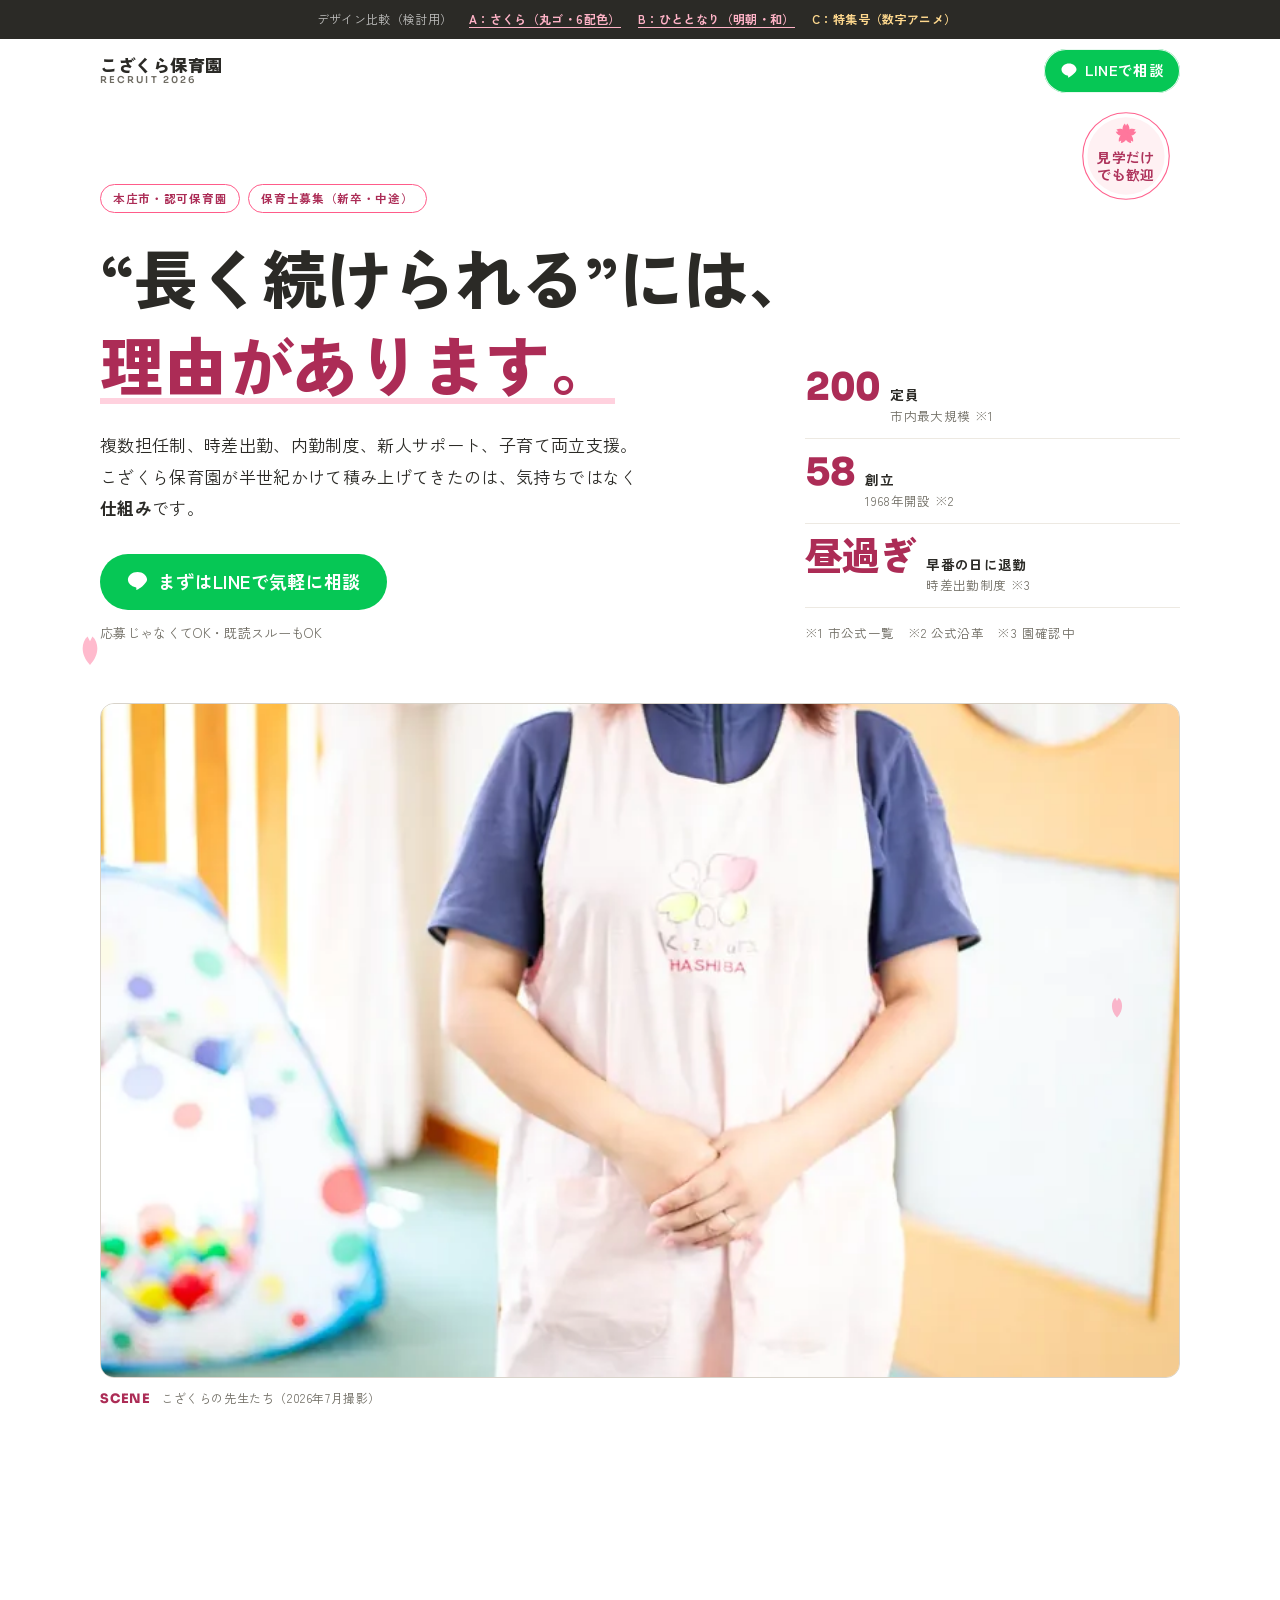
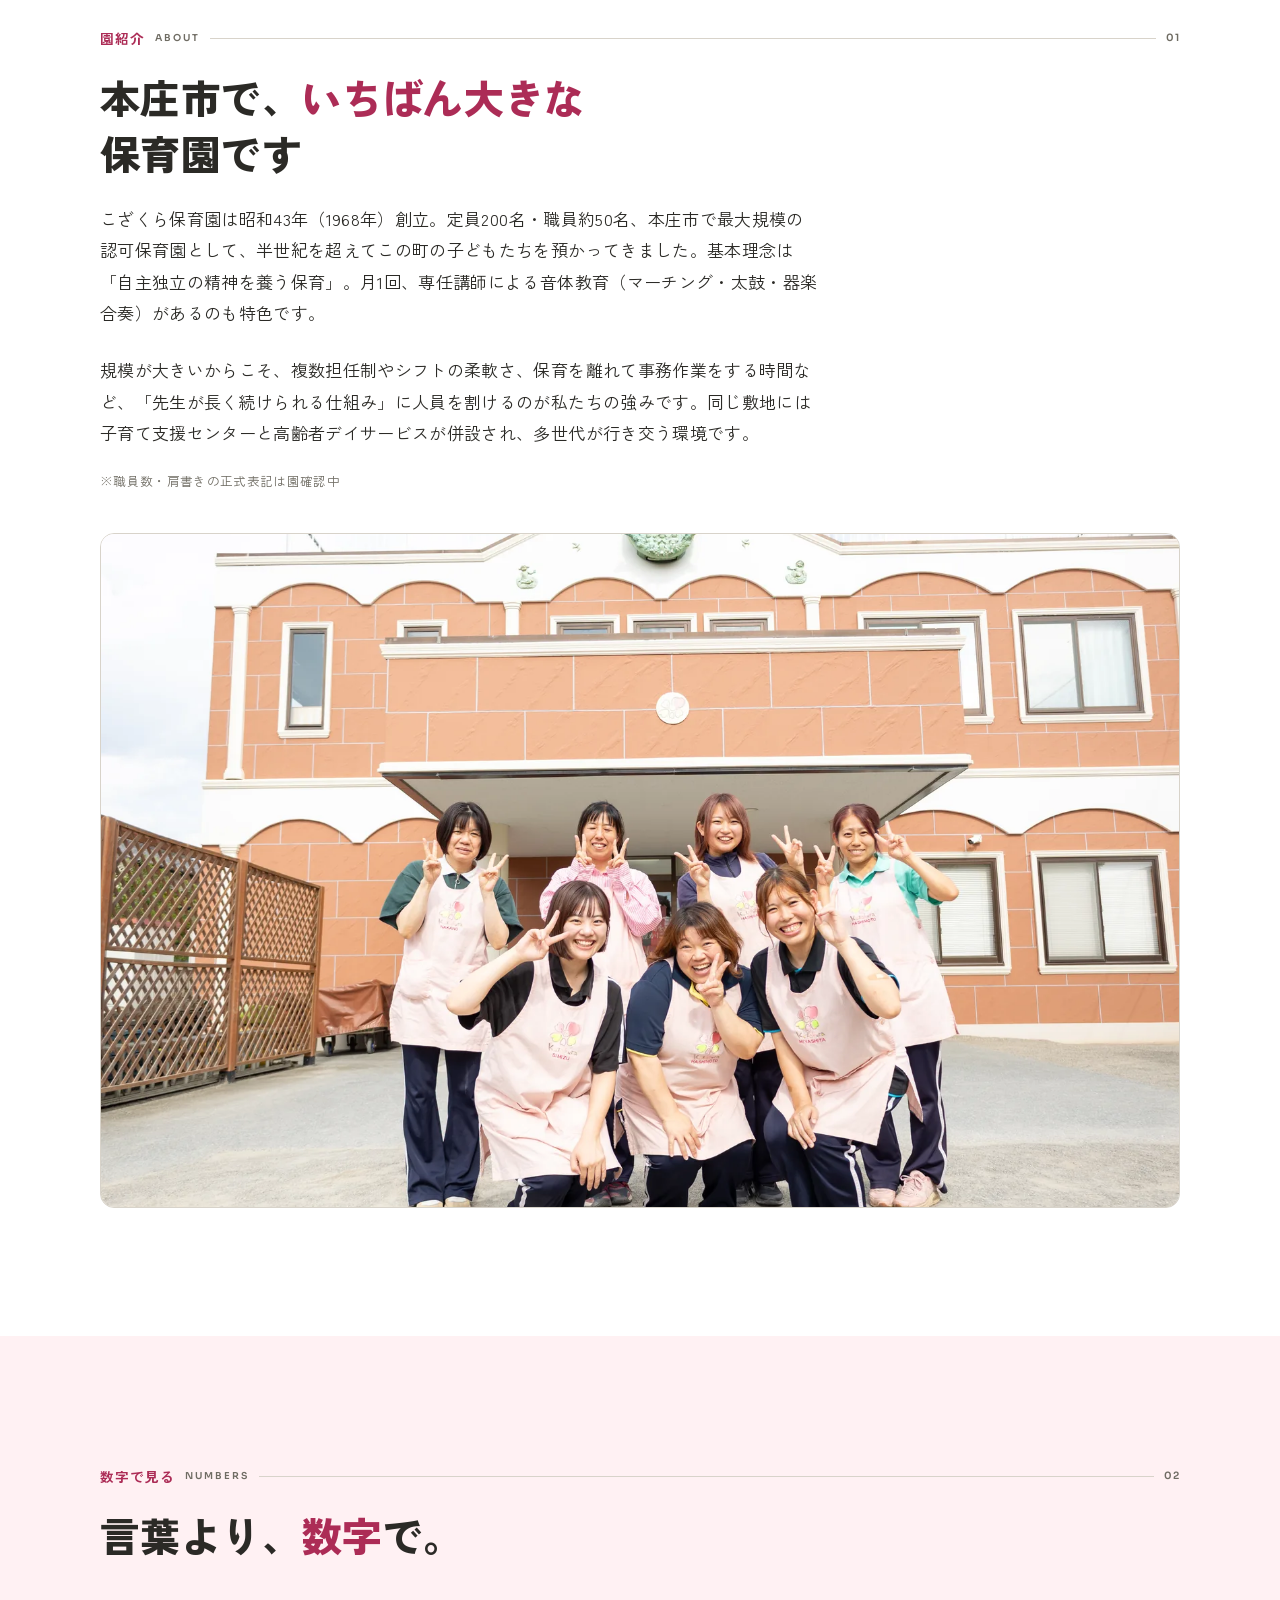
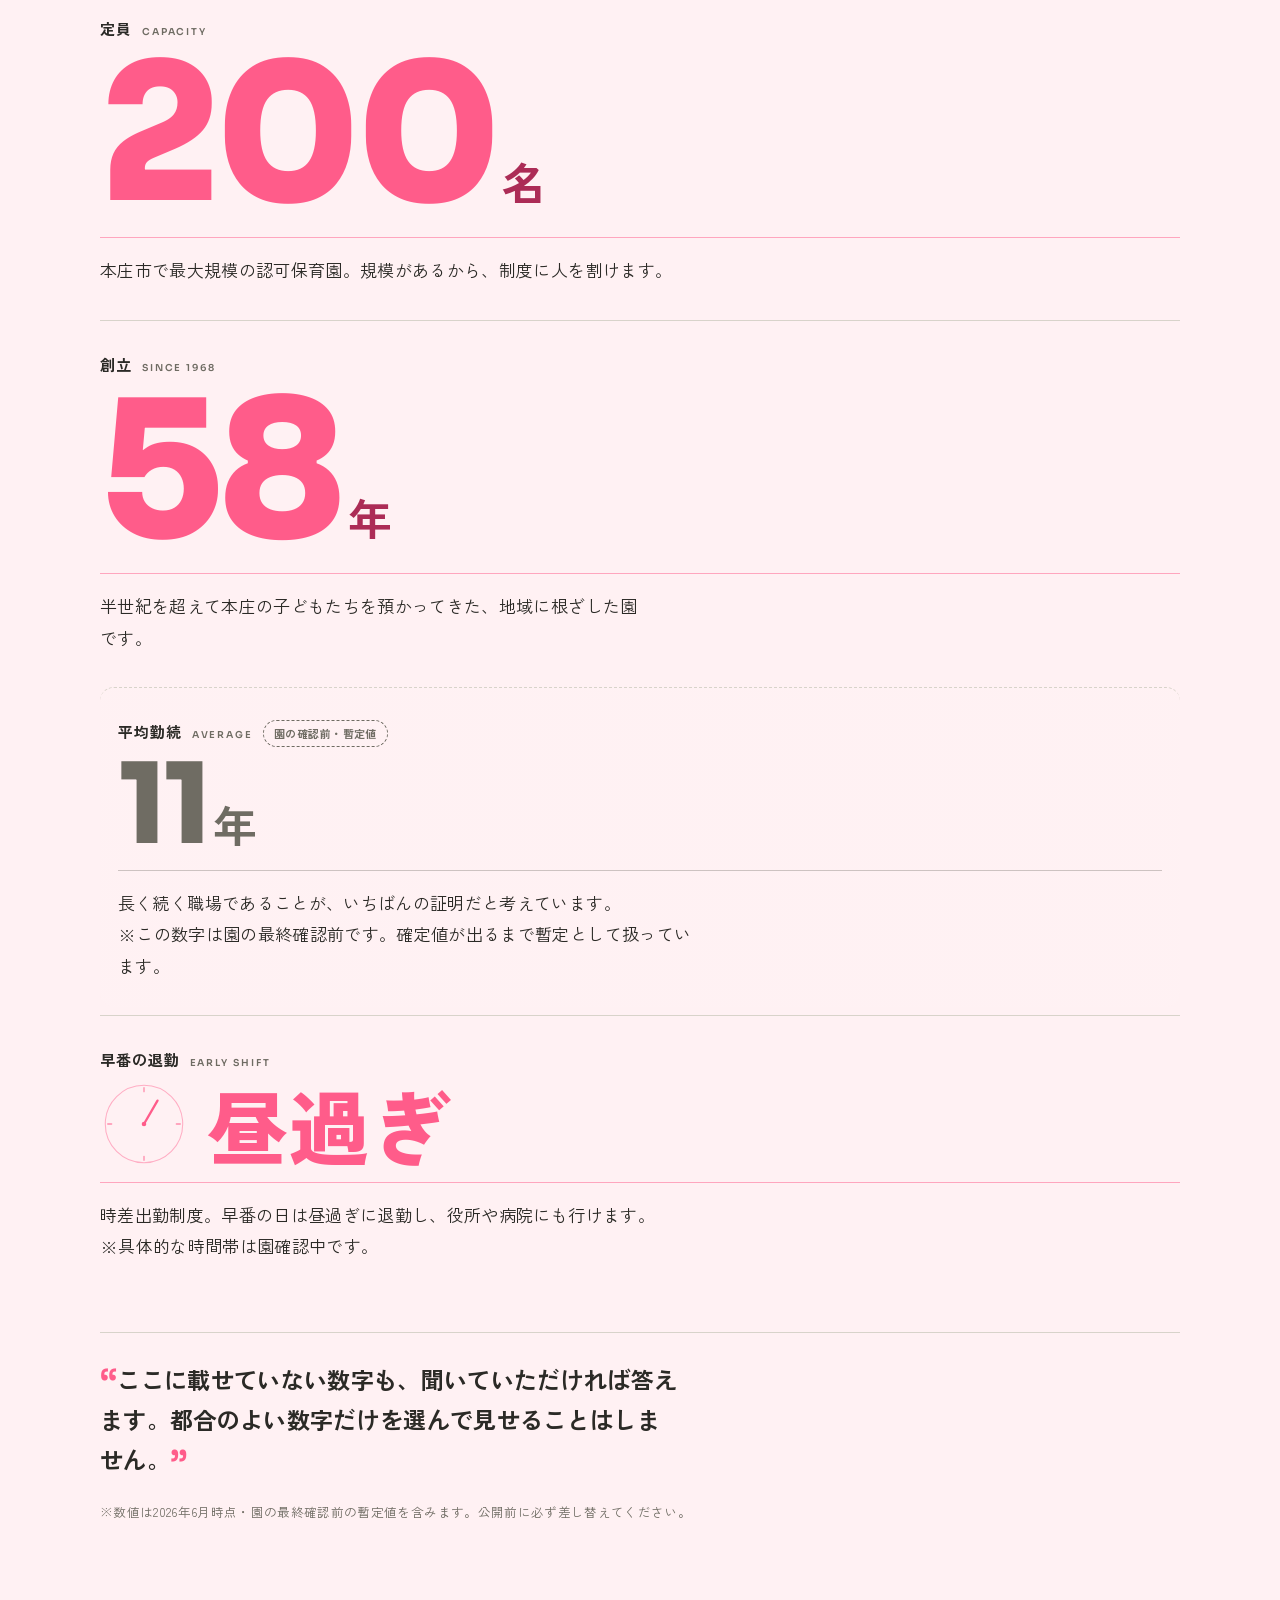
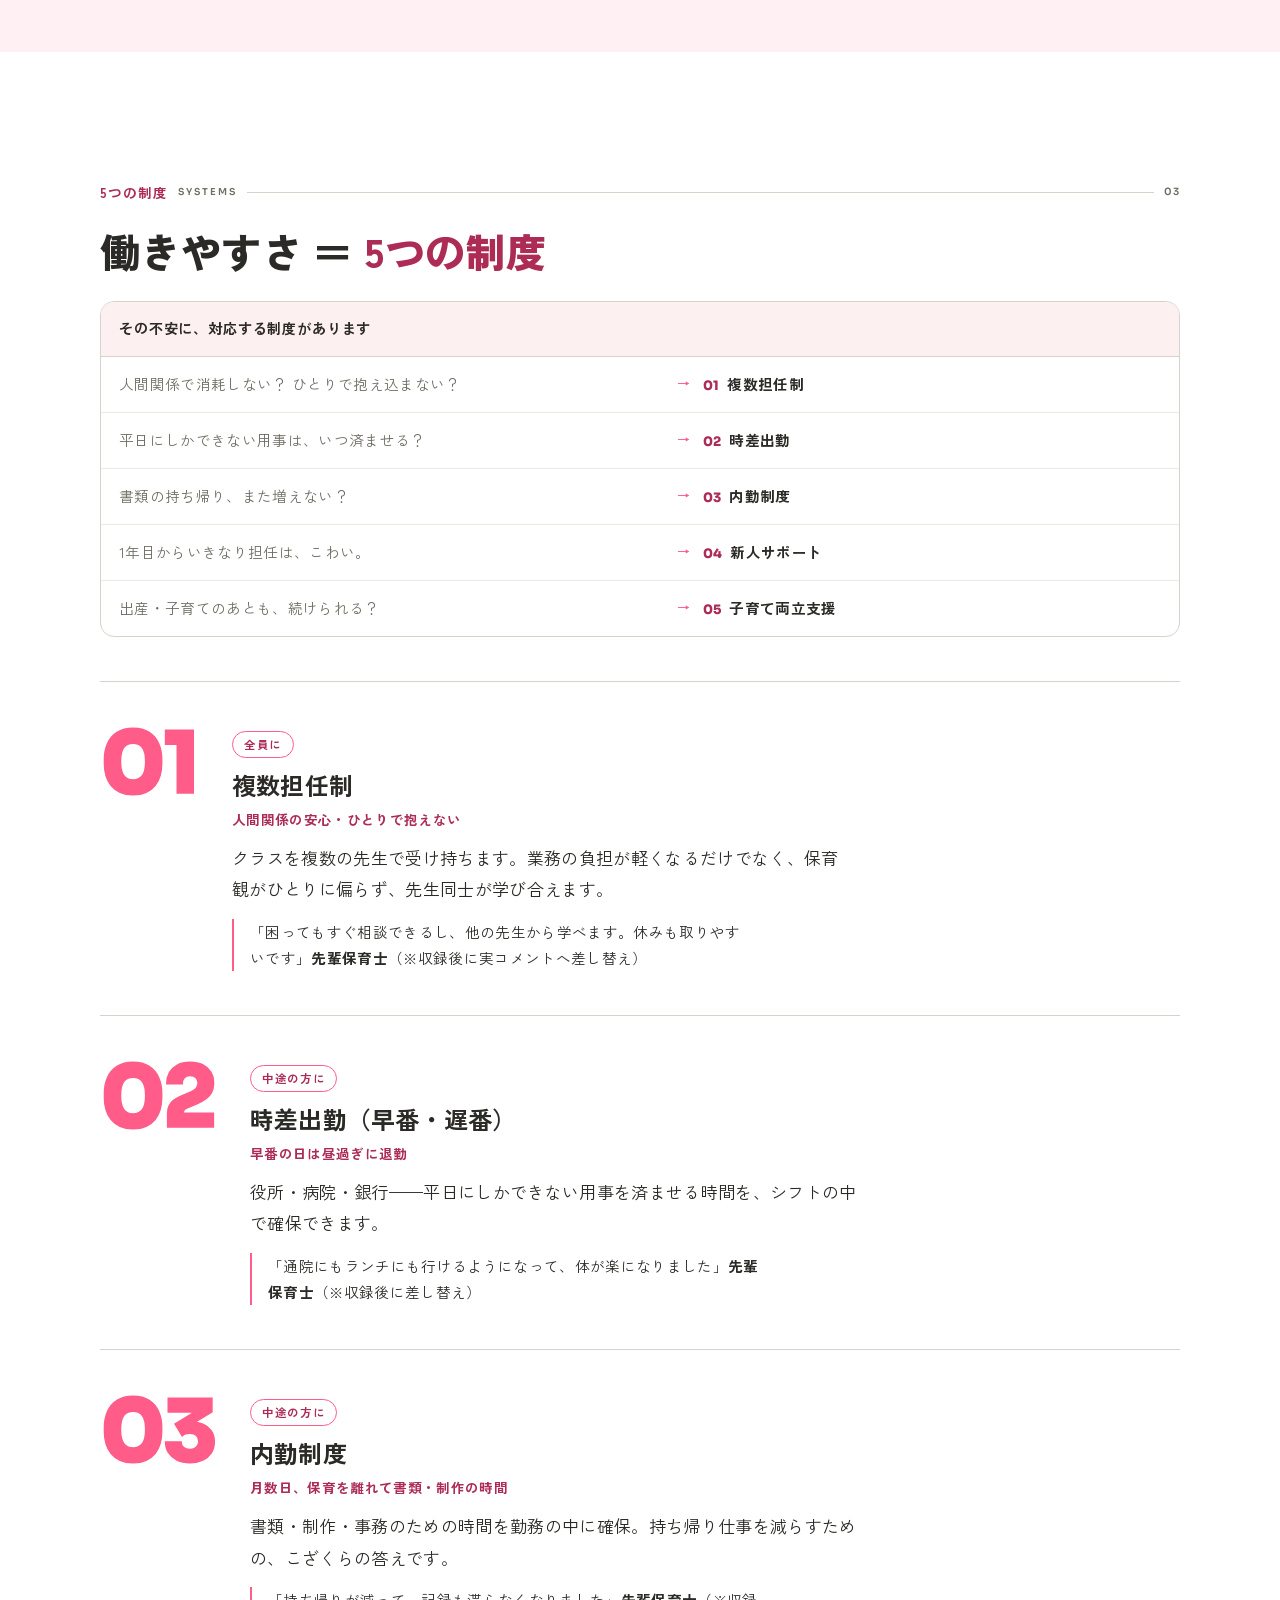
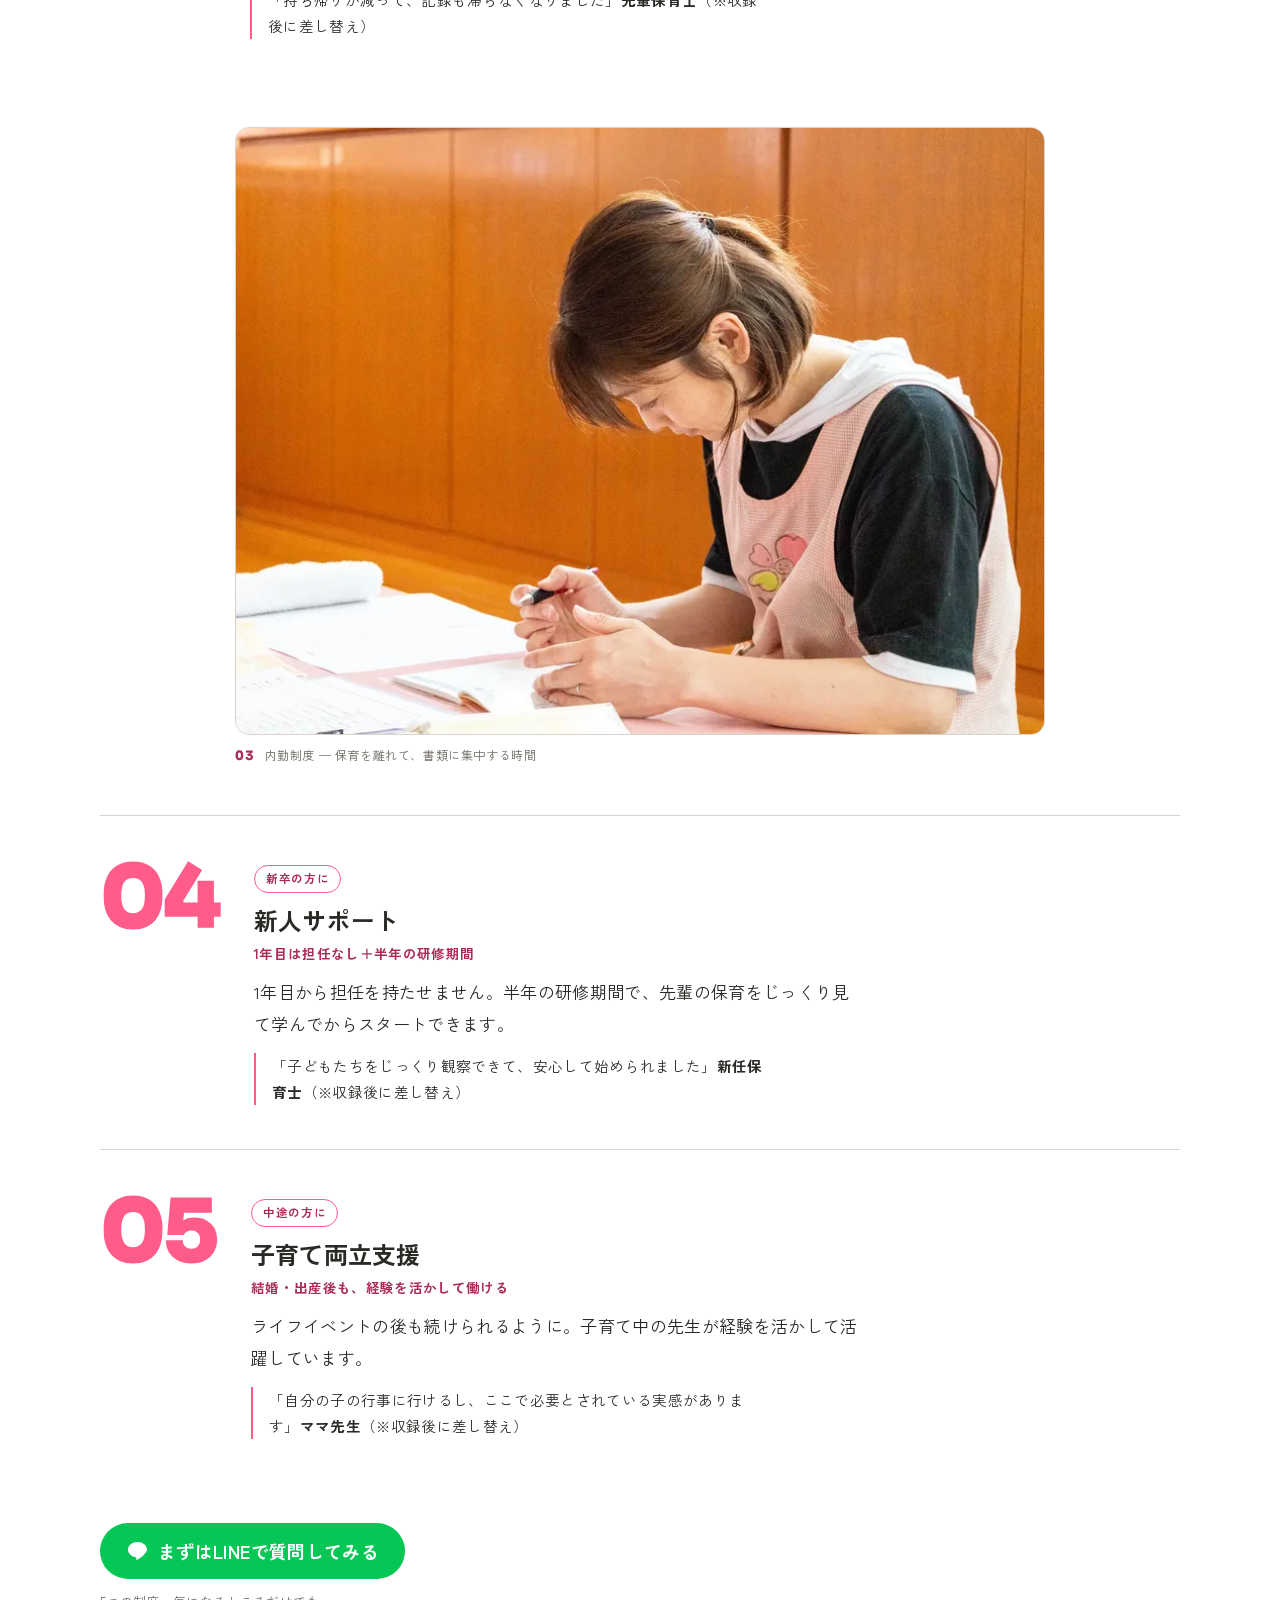
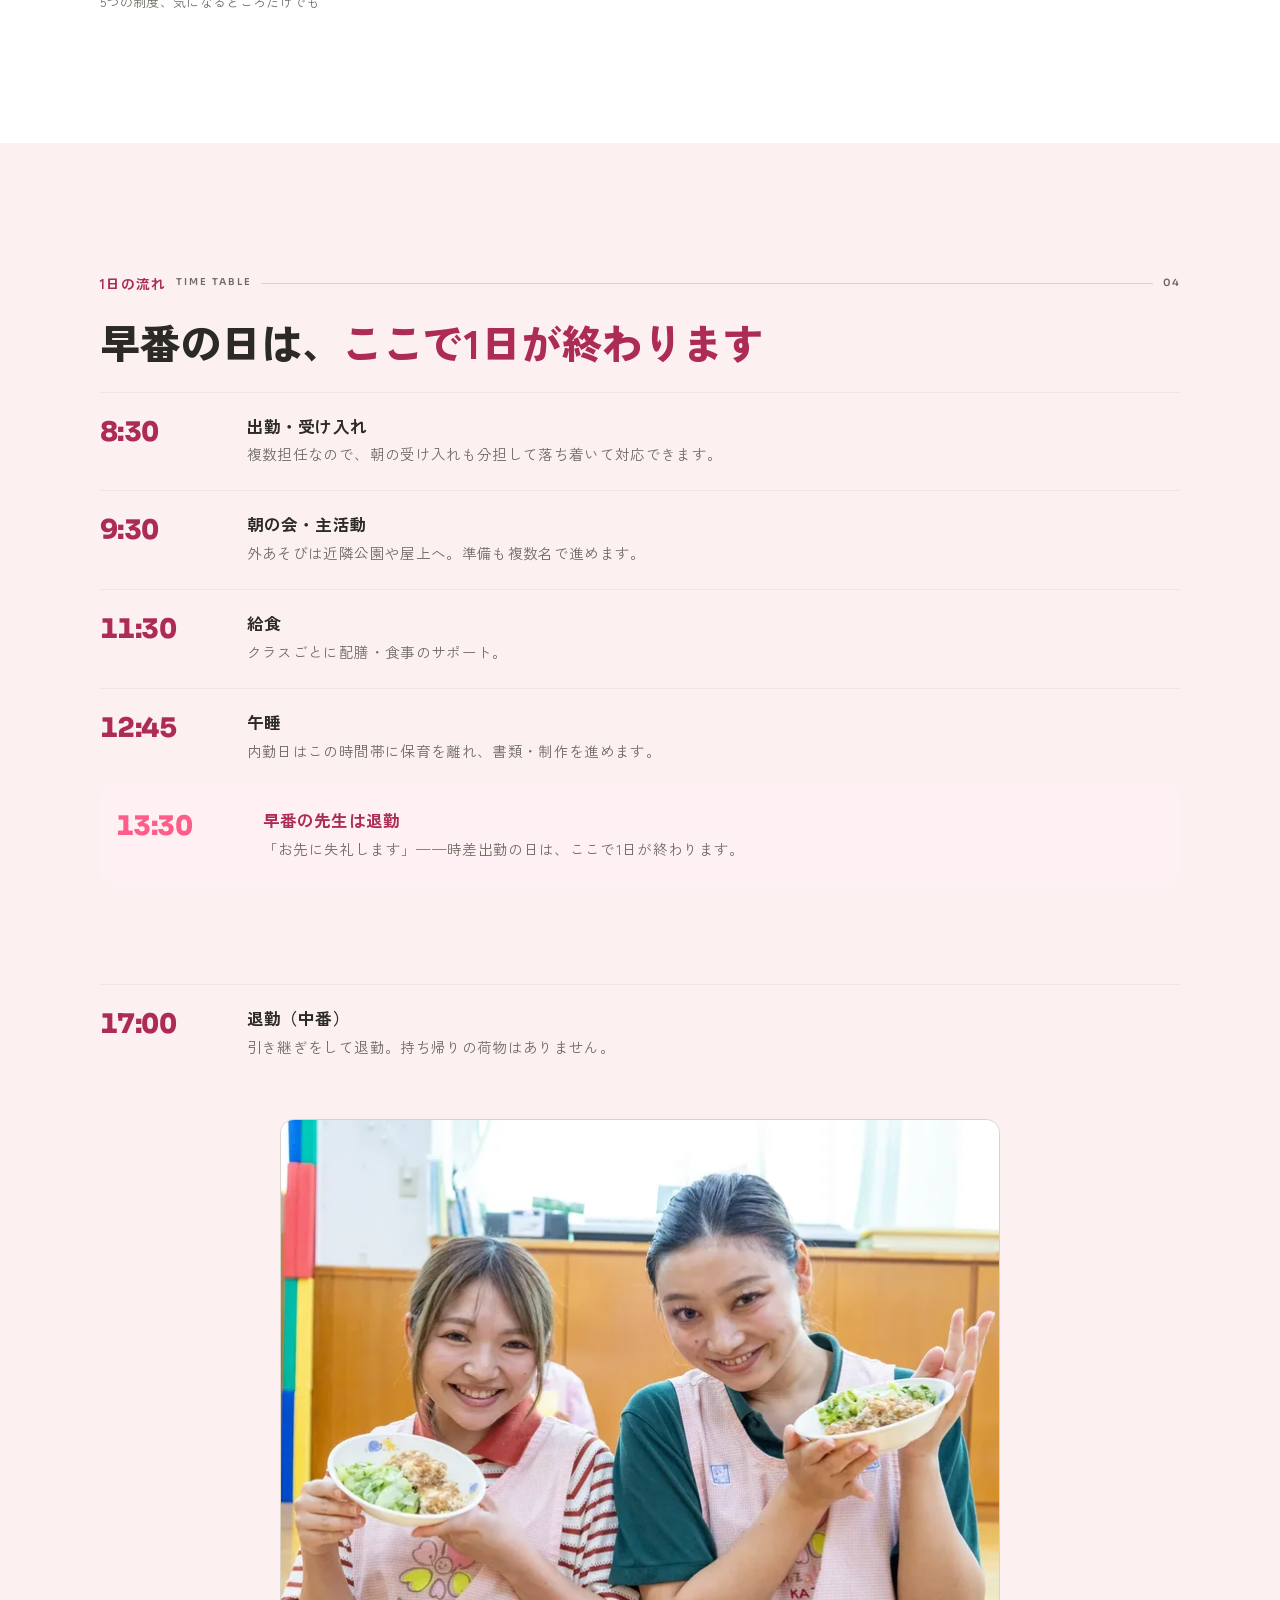
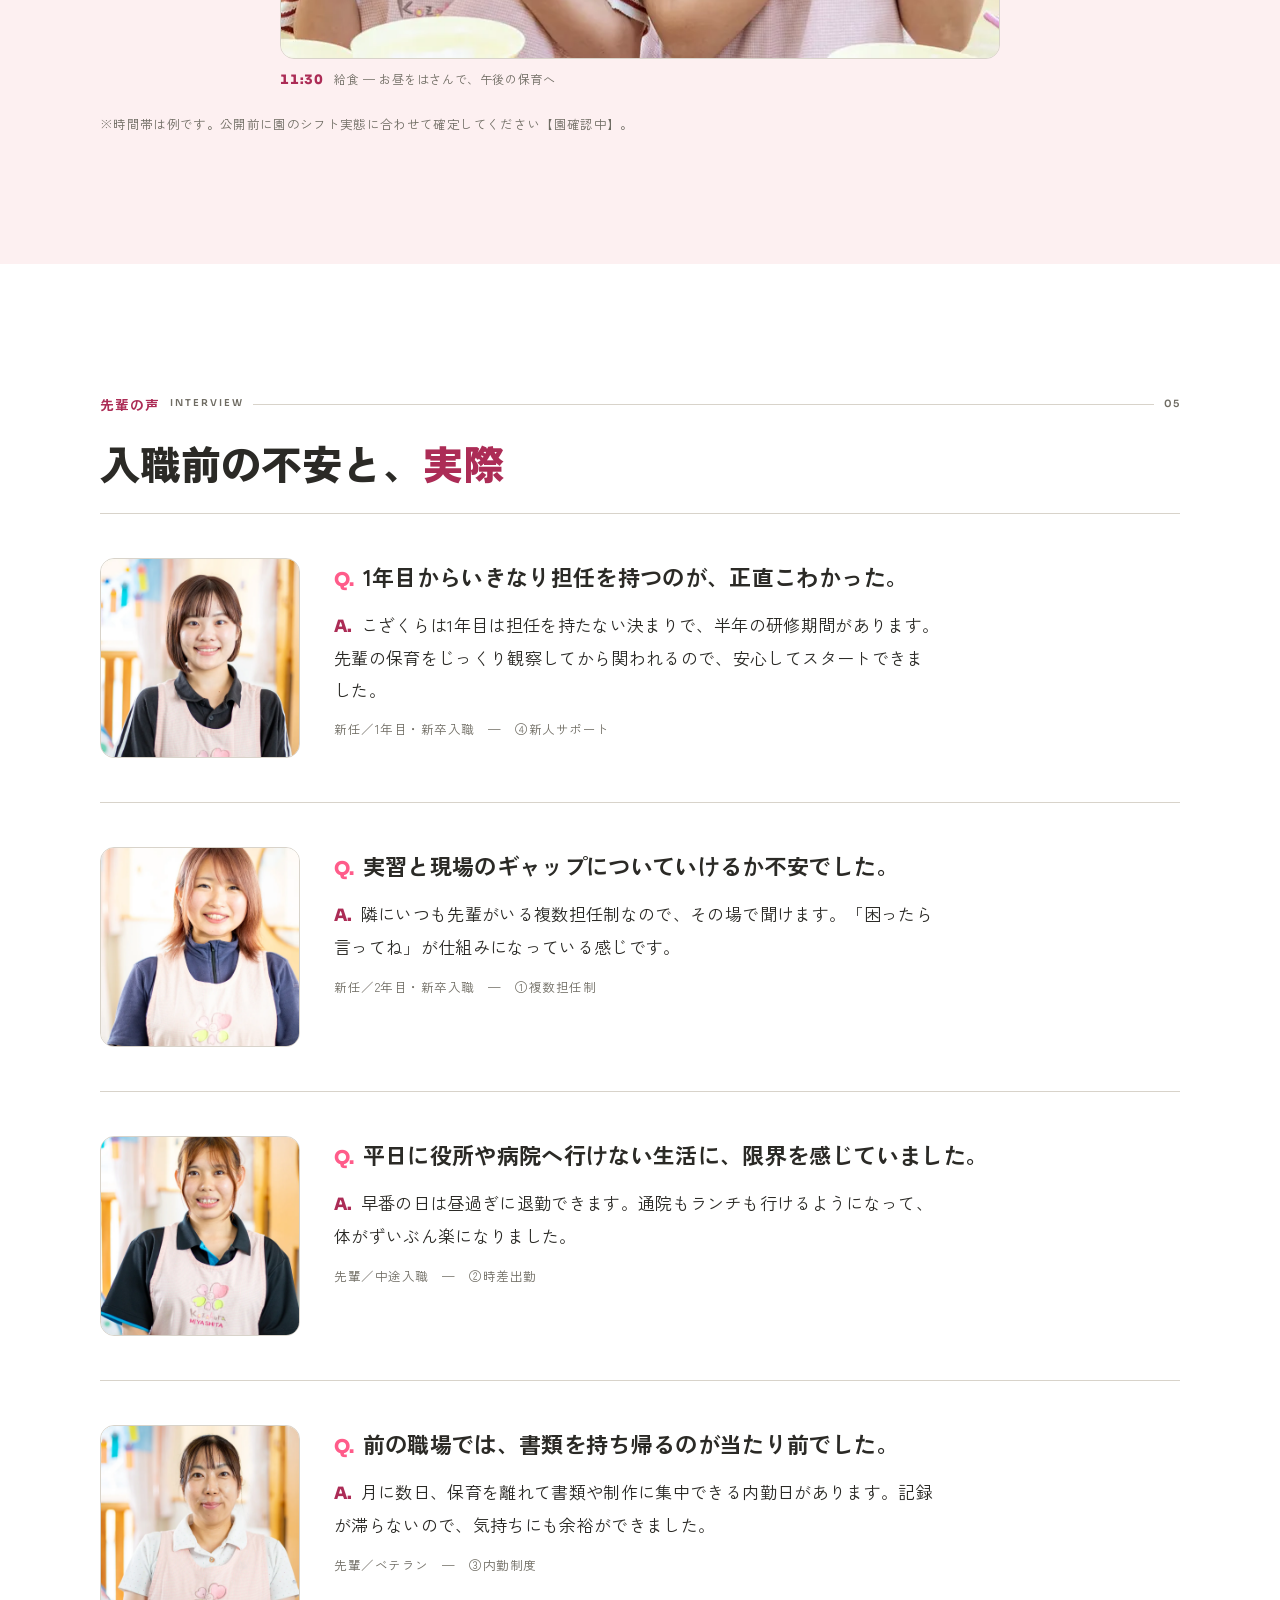
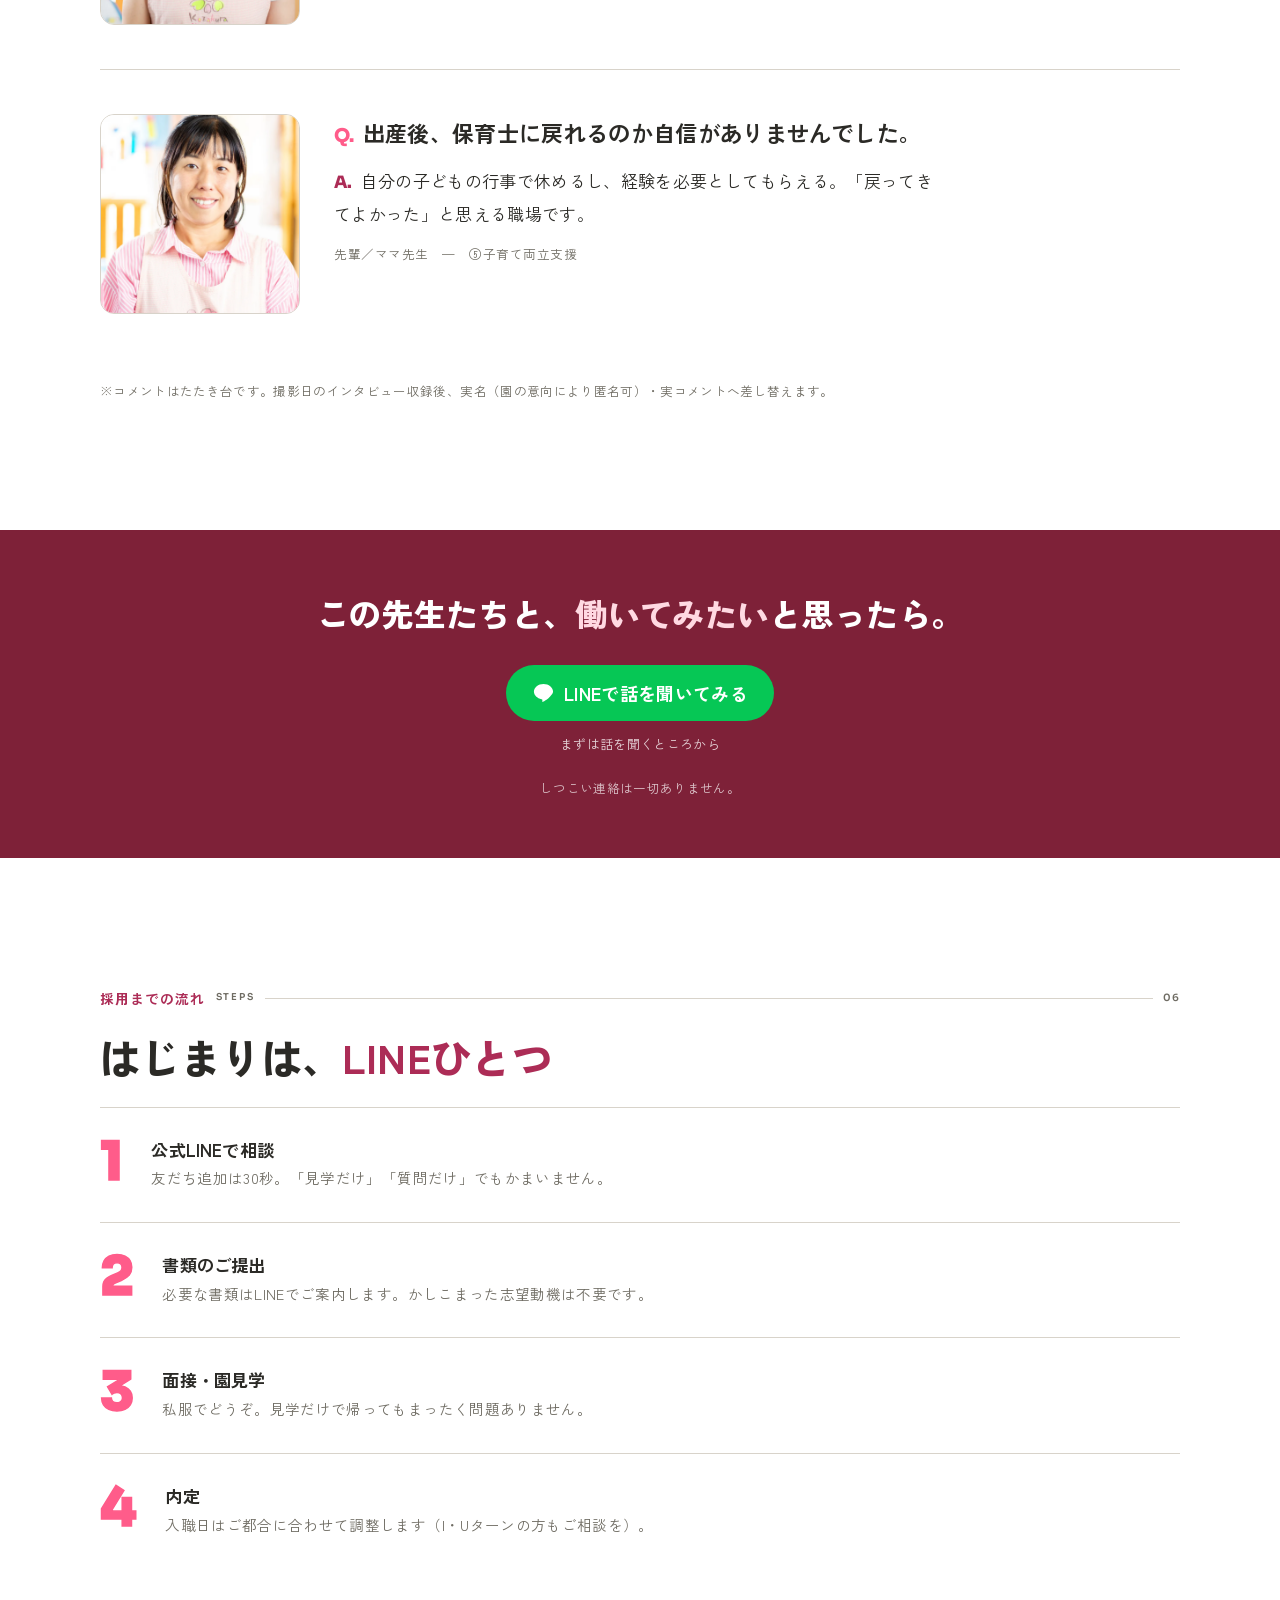
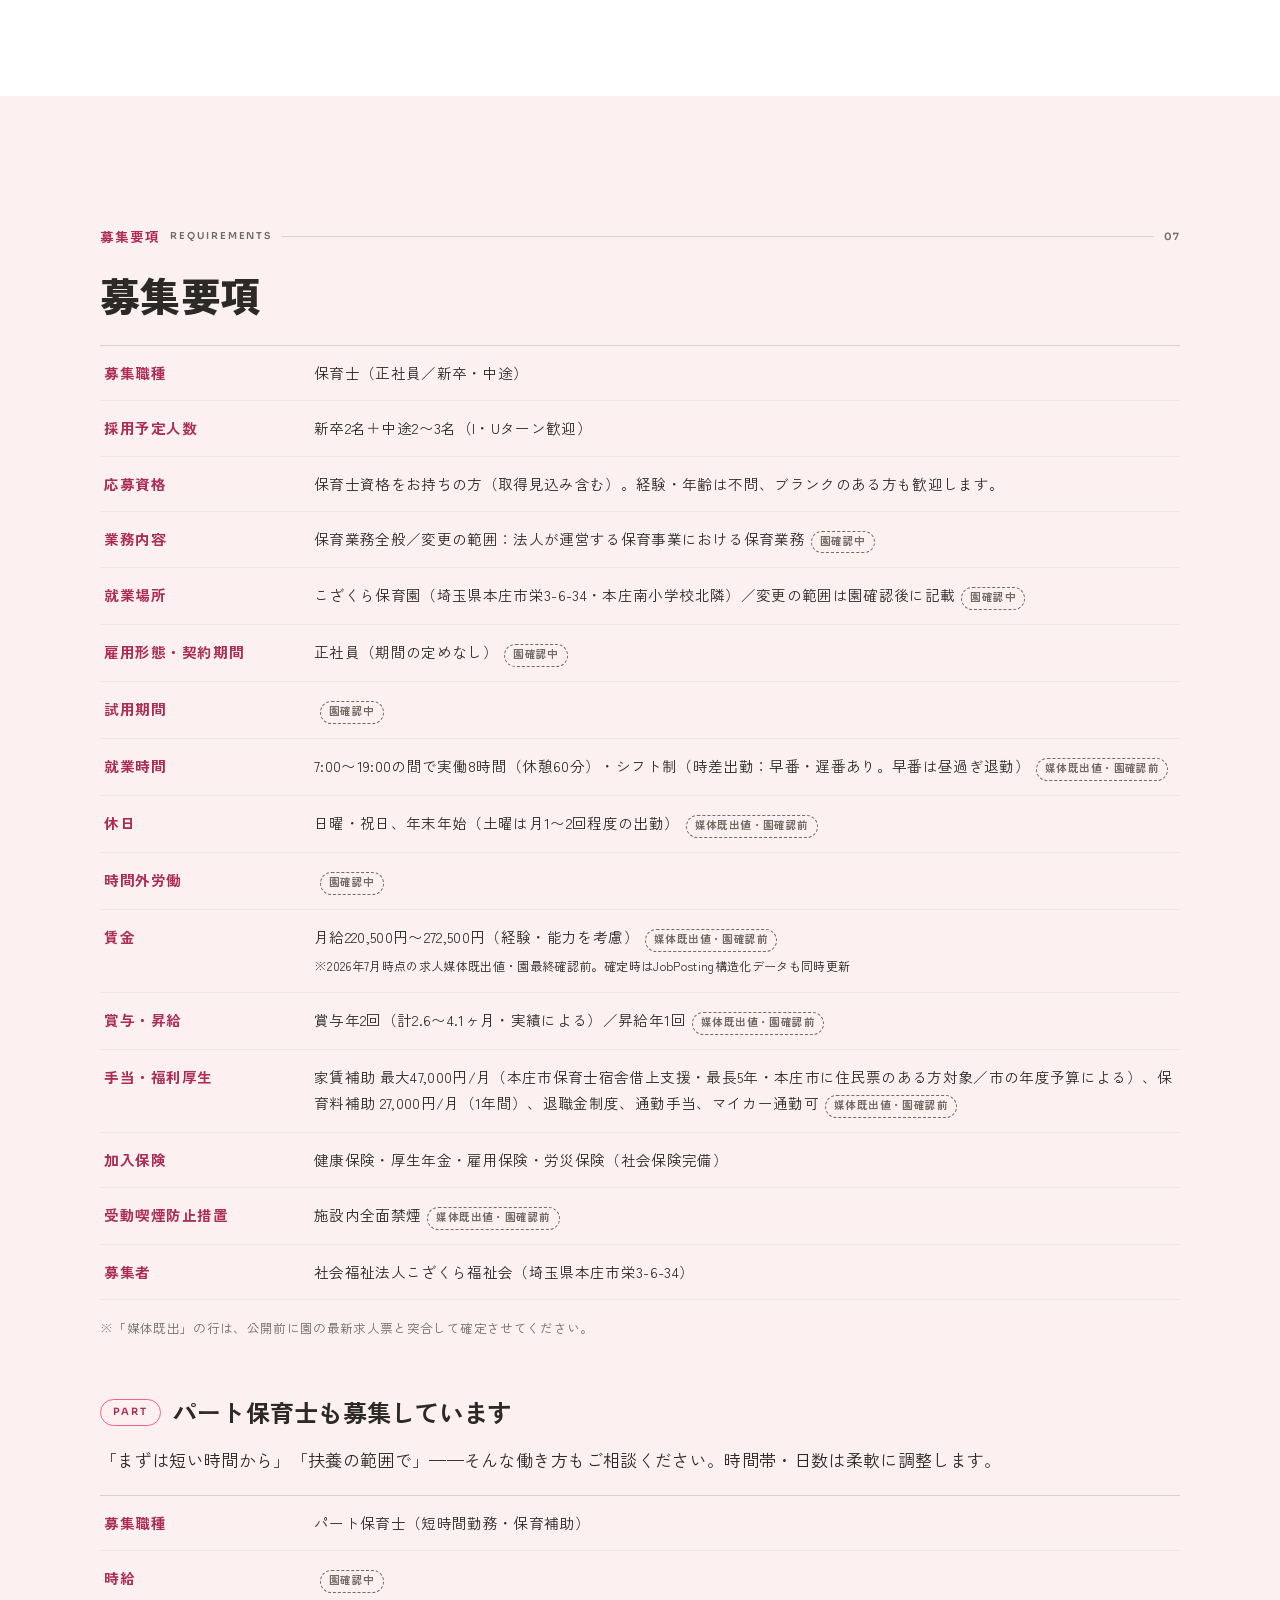
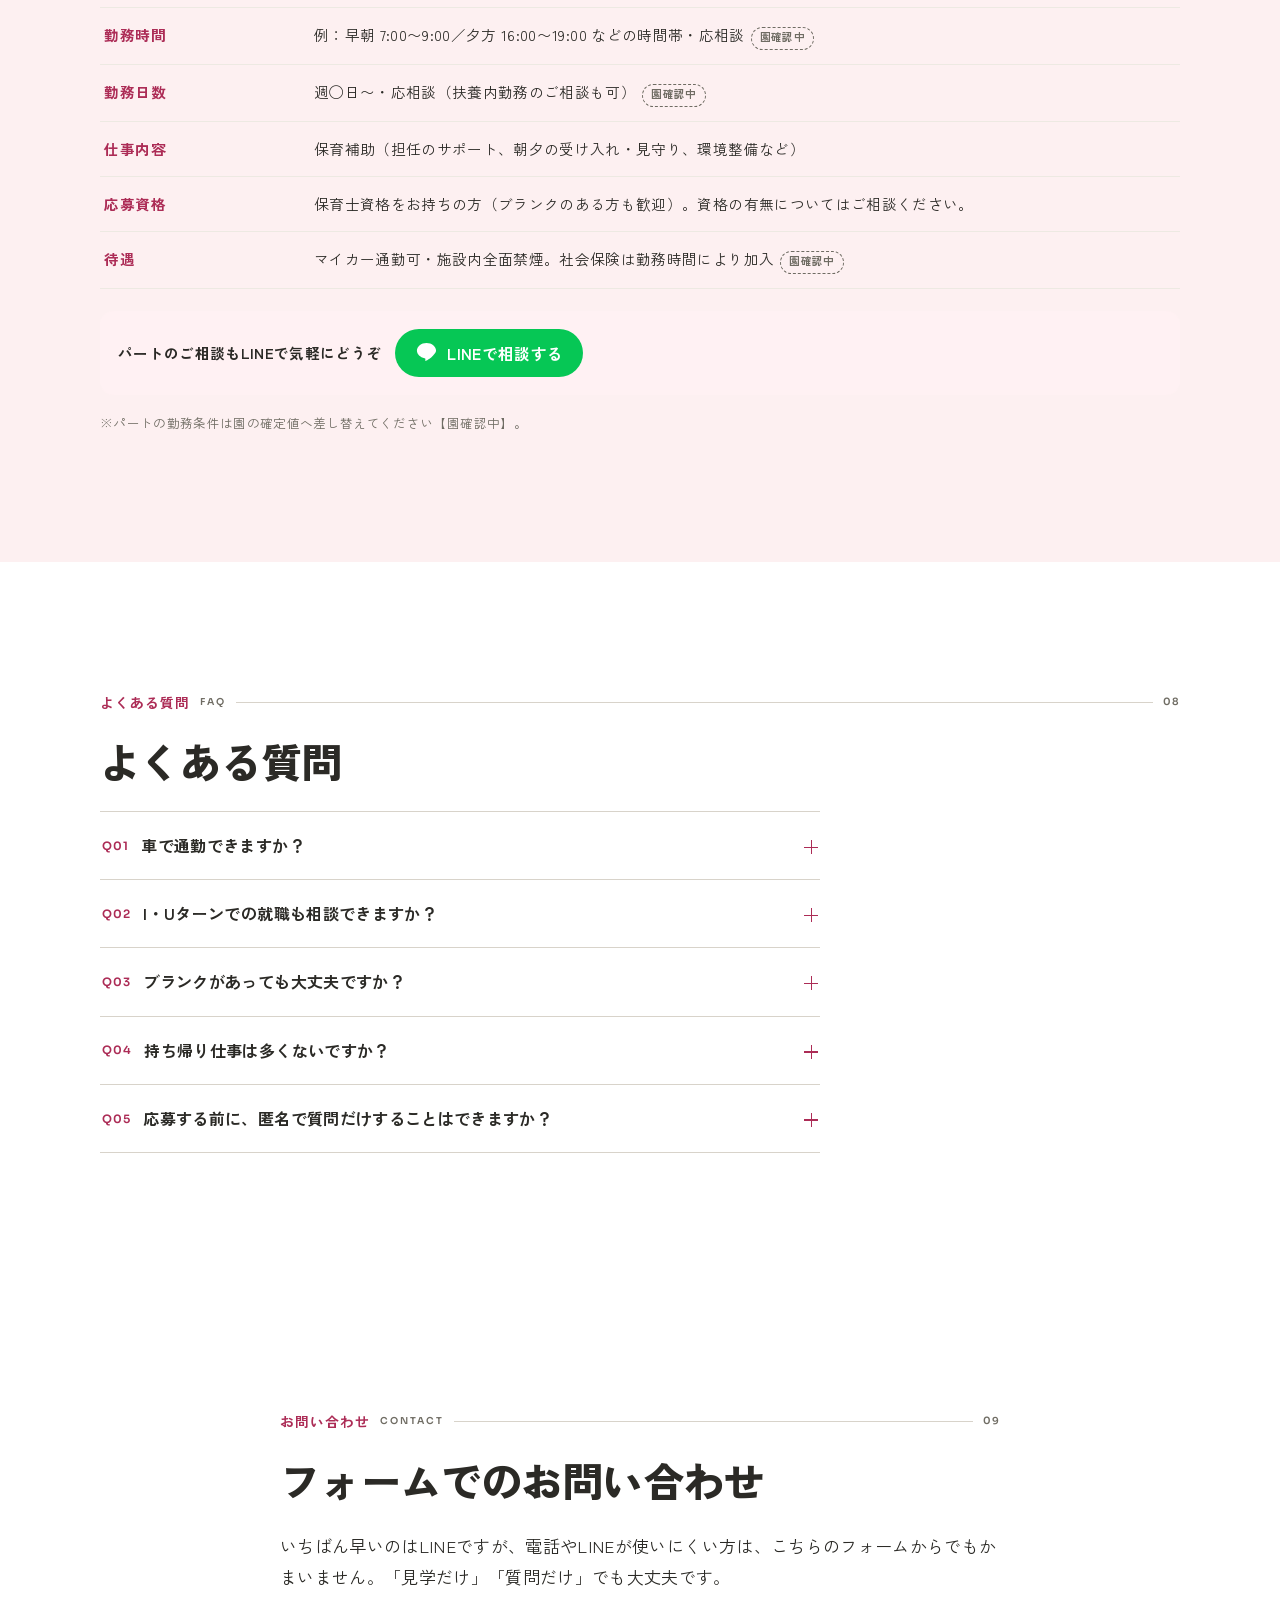
==== editorial.html @ eb783ed5 "C案: 「3つの写真章」を実装（文字と写真の分離の解消・Codex R2案採用） - 章1: ヒーローの数字直後に職場の顔（PC=ジャンプ/SP=縦ポートレート・srcset付き） - 章2: 制度0" ====
<!DOCTYPE html>
<html lang="ja">
<head>
<meta charset="UTF-8">
<meta name="viewport" content="width=device-width, initial-scale=1.0">
<meta name="robots" content="noindex,nofollow">
<meta name="format-detection" content="telephone=no">
<title>こざくら保育園 保育士採用｜数字で見る、5つの制度（検討用ドラフト C案）</title>
<meta name="description" content="埼玉県本庄市・創立58年・定員200名のこざくら保育園の保育士採用ページ。複数担任制・時差出勤・内勤制度・新人サポート・子育て両立支援の5つの制度で長く働ける園。家賃補助 最大4.7万円/月（市制度）。まずはLINEで気軽に相談OK。">
<link rel="preconnect" href="https://fonts.googleapis.com">
<link rel="preconnect" href="https://fonts.gstatic.com" crossorigin>
<link href="https://fonts.googleapis.com/css2?family=Zen+Kaku+Gothic+Antique:wght@500;700;900&family=Zen+Kaku+Gothic+New:wght@400;500;700&family=Sora:wght@600;800&display=swap" rel="stylesheet">

<!-- ===== 構造化データ 1/3 JobPosting（本文の募集要項と完全一致させること。給与確定時は本文と同時更新） ===== -->
<script type="application/ld+json">
{"@context":"https://schema.org","@type":"JobPosting",
"title":"保育士（正社員）",
"description":"<p>埼玉県本庄市・定員200名のこざくら保育園で、正社員の保育士を募集しています。複数担任制・時差出勤・内勤制度・新人サポート・子育て両立支援の5つの制度で、長く続けられる環境を整えています。</p><p>必須：保育士資格（取得見込みを含む）。歓迎：新卒・中途とも歓迎、I・Uターンのご相談も可能です。</p>",
"identifier":{"@type":"PropertyValue","name":"こざくら保育園","value":"KZKR-2026-001"},
"datePosted":"2026-07-02","validThrough":"2026-12-31T23:59:00+09:00",
"employmentType":"FULL_TIME","directApply":true,
"hiringOrganization":{"@type":"Organization","name":"社会福祉法人こざくら福祉会","sameAs":"https://kosodate-web.com/kozakura/01/"},
"jobLocation":{"@type":"Place","address":{"@type":"PostalAddress","streetAddress":"栄3-6-34","addressLocality":"本庄市","addressRegion":"埼玉県","postalCode":"367-0046","addressCountry":"JP"}},
"baseSalary":{"@type":"MonetaryAmount","currency":"JPY","value":{"@type":"QuantitativeValue","minValue":220500,"maxValue":272500,"unitText":"MONTH"}},
"educationRequirements":"保育士資格","experienceRequirements":{"@type":"OccupationalExperienceRequirements","monthsOfExperience":0},
"jobBenefits":"賞与年2回（計2.6〜4.1ヶ月・実績による）／家賃補助 最大47,000円/月（本庄市保育士宿舎借上支援・最長5年・本庄市に住民票のある方対象）／保育料補助 27,000円/月（1年間）／退職金制度／社会保険完備／マイカー通勤可／5つの制度（複数担任制・時差出勤・内勤制度・新人サポート・子育て両立支援）",
"workHours":"7:00〜19:00の間のシフト制（実働8時間・休憩60分。時差出勤：早番・遅番あり、早番は昼過ぎ退勤）"}
</script>
<!-- ===== 構造化データ 2/3 FAQPage（本文FAQと一言一句一致。同時更新必須） ===== -->
<script type="application/ld+json">
{"@context":"https://schema.org","@type":"FAQPage","mainEntity":[
{"@type":"Question","name":"車で通勤できますか？","acceptedAnswer":{"@type":"Answer","text":"できます。マイカー通勤可で、JR高崎線「本庄駅」から徒歩23分の立地のため、車・自転車通勤の職員が多数です。"}},
{"@type":"Question","name":"I・Uターンでの就職も相談できますか？","acceptedAnswer":{"@type":"Answer","text":"はい、歓迎します。本庄市に住民票を移して勤務する場合、市の制度による家賃補助（最大47,000円/月・最長5年）の対象になります。本庄駅周辺の家賃相場は都心より大幅に低く、新幹線なら東京駅まで約50分です。まずはLINEでご状況をお聞かせください。"}},
{"@type":"Question","name":"ブランクがあっても大丈夫ですか？","acceptedAnswer":{"@type":"Answer","text":"大丈夫です。全クラス複数担任制のため、一人で抱え込まずに再スタートできます。研修期間で少しずつ感覚を取り戻せます。"}},
{"@type":"Question","name":"持ち帰り仕事は多くないですか？","acceptedAnswer":{"@type":"Answer","text":"内勤制度（月数日、保育を離れて書類・制作・事務にあてる時間）で持ち帰り仕事を減らしています。記録が滞らない仕組みです。"}},
{"@type":"Question","name":"応募する前に、匿名で質問だけすることはできますか？","acceptedAnswer":{"@type":"Answer","text":"できます。LINEでは名乗らずに質問だけでもかまいません。応募や見学の意思が固まっていなくても、給与や休日など聞きにくいことこそ気軽にお尋ねください。"}}]}
</script>
<!-- ===== 構造化データ 3/3 Organization ===== -->
<script type="application/ld+json">
{"@context":"https://schema.org","@type":"Organization","name":"社会福祉法人こざくら福祉会","url":"https://kosodate-web.com/kozakura/01/",
"contactPoint":{"@type":"ContactPoint","telephone":"+81-495-22-5812","contactType":"recruiting"}}
</script>

<style>
/* ==========================================================================
   こざくら保育園 採用LP ／ C案「白桜特集号」（エディトリアル・数字主役）
   骨格 : 版面（誌面）＝影ゼロ・罫線主義・大きな余白・非対称グリッド
   明るさ: 純白の地 ＋ 淡桜バンドの面積 ＋ 数字を書き出す光マスク
   桜色 : 大数字・キッカー下線・強調の一点にのみ使用（面で塗らない）
   行動色: LINE緑のみ（変更不可）。桜色はCTAに使わない（design-note.md 原則2）
   ========================================================================== */

:root{
  /* --- 地 --- */
  --paper:#FFFFFF;          /* 純白＝誌面。A案クリーム地／B案生成りから明確に離す */
  --pale-1:#FFF1F3;         /* 淡桜バンド（明るさの主担当。面積を惜しまない） */
  --pale-2:#FDF0F1;         /* さらに淡い区分け */

  /* --- 桜（ブランド記号）--- */
  --sakura:#FF5C8A;         /* 大数字・下線・記号。48px以上の太字か線にのみ使う */
  --sakura-ink:#AC2C56;     /* 文字に使える桜（白地 6.46:1 = AA） */
  --sakura-deep:#7E2138;    /* CTAバンドの地（既存B案トークンと同値） */

  /* --- 文字・罫線 --- */
  --ink:#2B2A26;            /* 本文 */
  --weak:#6F6C63;           /* 補助・暫定値 */
  --rule:#D8D3CA;           /* 版面グレー（罫線・仕切り。彩度のある罫線は使わない） */
  --rule-soft:#EDE9E2;

  /* --- 行動色（固定）--- */
  --green:#06C755;
  --green-dark:#05A648;

  /* --- 角丸は3値まで（規律）--- */
  --r-pill:999px;           /* ボタン・タグ */
  --r-m:14px;               /* 写真枠・面 */
  --r-s:6px;                /* 入力欄・小チップ */

  /* --- イージングは2種に統一 --- */
  --e-out:cubic-bezier(.19,1,.22,1);   /* 出現・リビール */
  --e-io:cubic-bezier(.4,0,0,1);       /* ホバー・下線 */

  --gothic:"Zen Kaku Gothic New","BIZ UDPGothic","Hiragino Sans","Yu Gothic UI","Meiryo",sans-serif;
  --display:"Zen Kaku Gothic Antique","Zen Kaku Gothic New","Hiragino Sans","Yu Gothic UI","Meiryo",sans-serif;
  --num:"Sora","Zen Kaku Gothic New",sans-serif;
}

*,*::before,*::after{box-sizing:border-box}
html{scroll-padding-top:76px}
body{
  margin:0;background:var(--paper);color:var(--ink);
  font-family:var(--gothic);font-size:17px;line-height:1.85;letter-spacing:.02em;
  font-weight:400;-webkit-font-smoothing:antialiased;
  overflow-x:clip;
}
img{max-width:100%;height:auto;display:block}
a{color:inherit}
h1,h2,h3,h4{font-family:var(--display);font-weight:700;line-height:1.45;letter-spacing:.01em;margin:0;word-break:keep-all}
p{margin:0}
/* 行末の1文字だけ落ちる「泣き別れ」を抑える（未対応ブラウザは通常折返し） */
p,li,dd,.sec-lead,.fig-desc{text-wrap:pretty}
ul,ol{margin:0;padding:0;list-style:none}
.wrap{width:min(100% - 40px,1080px);margin-inline:auto}
.narrow{width:min(100% - 40px,720px);margin-inline:auto}   /* 7カラム相当＝読ませる幅 */
.nw{white-space:nowrap}
.num{font-family:var(--num);font-variant-numeric:tabular-nums;font-feature-settings:"tnum" 1}
:focus-visible{outline:2px solid var(--sakura-ink);outline-offset:3px}

/* ---------- スクロール進捗バー（常時可動①）---------- */
.progress{position:fixed;inset:0 0 auto 0;height:2px;z-index:120;transform-origin:0 50%;transform:scaleX(0);
  background:linear-gradient(90deg,var(--sakura),var(--sakura-deep));pointer-events:none}
@supports (animation-timeline:scroll()){
  .progress{animation:progressGrow linear both;animation-timeline:scroll(root)}
  @keyframes progressGrow{from{transform:scaleX(0)}to{transform:scaleX(1)}}
}

/* ---------- ヘッダー ---------- */
/* sticky にしてある理由: 上に置くレビュー用の比較バー（本番前に削除）を隠さないため。
   バーを外して本番化するときは position:fixed に戻してもよい。 */
.site-header{position:sticky;top:0;z-index:110;background:rgba(255,255,255,.94);
  border-bottom:1px solid transparent;transition:border-color .2s linear}
.site-header.is-scrolled{border-bottom-color:var(--rule)}
.hd-in{display:flex;align-items:center;gap:14px;min-height:64px;padding:8px 0}
.logo{display:flex;flex-direction:column;justify-content:center;min-height:44px;line-height:1.25;text-decoration:none}
.logo b{font-family:var(--display);font-weight:900;font-size:17px;white-space:nowrap;letter-spacing:.03em}
.logo span{font-family:var(--num);font-size:9.5px;font-weight:600;letter-spacing:.22em;color:var(--weak)}
.nav-dd{margin-left:auto;position:relative}
.nav-dd summary{list-style:none;cursor:pointer;display:inline-flex;align-items:center;gap:7px;
  min-height:44px;padding:0 12px;font-size:13px;font-weight:700;color:var(--ink)}
.nav-dd summary::-webkit-details-marker{display:none}
.nav-dd summary .bars{display:grid;gap:3.5px;width:16px}
.nav-dd summary .bars i{display:block;height:1.5px;background:var(--ink)}
.nav-list{position:absolute;right:0;top:calc(100% + 6px);background:#fff;border:1px solid var(--rule);
  border-radius:var(--r-m);padding:8px;min-width:210px;display:grid;box-shadow:none}
.nav-list a{display:block;padding:9px 12px;font-size:14px;text-decoration:none;border-radius:var(--r-s)}
.nav-list a:hover{background:var(--pale-1)}
.hd-cta{display:inline-flex;align-items:center;justify-content:center;gap:7px;min-height:44px;padding:0 16px;
  background:var(--green);color:#fff;font-weight:700;font-size:14.5px;border-radius:var(--r-pill);text-decoration:none;
  box-shadow:0 0 0 1px rgba(255,255,255,.9) inset;transition:background .2s var(--e-io)}
.hd-cta:hover{background:var(--green-dark)}
.hd-cta .ico{width:18px;height:18px;flex:0 0 auto}
@media(min-width:1041px){
  .nav-dd summary{display:none}
  .nav-list{position:static;border:0;padding:0;min-width:0;display:flex;gap:2px;border-radius:0}
  .nav-list a{padding:8px 10px;font-size:13px;letter-spacing:.04em}
}
@media(max-width:400px){ .hd-cta span{display:none} .hd-cta{padding:0 13px} }

/* ---------- セクション共通（余白＝この案の主張）---------- */
.section{padding:76px 0;position:relative;overflow-x:clip}
@media(min-width:768px){ .section{padding:128px 0} }
.section--pale{background:var(--pale-1)}
.section--pale2{background:var(--pale-2)}

/* 和文主役のキッカー（英字は補助トラッキング表記に縮小） */
.kicker{display:flex;align-items:center;gap:10px;margin-bottom:18px}
.kicker .k-ja{font-family:var(--display);font-weight:700;font-size:13.5px;letter-spacing:.08em;color:var(--sakura-ink);white-space:nowrap}
.kicker .k-en{font-family:var(--num);font-weight:600;font-size:9.5px;letter-spacing:.2em;color:var(--weak);white-space:nowrap}
.kicker .k-rule{flex:1 1 auto;height:1px;background:var(--rule);min-width:24px}
.kicker .k-no{font-family:var(--num);font-weight:600;font-size:10px;letter-spacing:.1em;color:var(--weak)}
.sec-title{font-size:clamp(25px,5.4vw,40px);font-weight:900;line-height:1.4;margin-bottom:22px}
.sec-title em{font-style:normal;color:var(--sakura-ink)}
.sec-lead{color:var(--ink);margin-bottom:8px}
.sec-note{margin-top:22px;font-size:12.5px;line-height:1.8;color:var(--weak)}

/* リビール（IO非依存。JSが .is-on を付ける） */
[data-reveal]{opacity:0;transform:translateY(14px);transition:opacity .7s var(--e-out),transform .7s var(--e-out)}
[data-reveal].is-on{opacity:1;transform:none}

/* ---------- ヒーロー ---------- */
.hero{position:relative;padding:72px 0 56px;overflow-x:clip}
@media(min-width:768px){ .hero{padding:80px 0 88px} }
.hero-grid{display:grid;gap:36px}
@media(min-width:900px){ .hero-grid{grid-template-columns:minmax(0,7fr) minmax(0,4fr);gap:48px;align-items:end} }
.hero-eyebrow{display:flex;flex-wrap:wrap;gap:8px;margin-bottom:20px}
.hero-eyebrow span{font-size:11.5px;font-weight:700;letter-spacing:.06em;color:var(--sakura-ink);
  border:1px solid var(--sakura);border-radius:var(--r-pill);padding:4px 12px;line-height:1.7}
.hero h1{font-size:clamp(30px,8.2vw,64px);font-weight:900;line-height:1.36;letter-spacing:.005em}
.hero h1 .hl{position:relative;color:var(--sakura-ink)}
.hero h1 .hl::after{content:"";position:absolute;left:0;right:0;bottom:.08em;height:.1em;background:var(--sakura);
  opacity:.28;transform:scaleX(0);transform-origin:0 50%;transition:transform .9s .35s var(--e-out)}
.hero.is-on h1 .hl::after{transform:scaleX(1)}
.hero-lead{margin-top:22px;max-width:32em;color:var(--ink)}
.hero-cta{margin-top:30px}
.hero-figs{display:grid;gap:2px}
.hero-fig{display:grid;grid-template-columns:auto 1fr;align-items:baseline;gap:10px;padding:12px 0;border-bottom:1px solid var(--rule-soft)}
.hero-fig .v{font-family:var(--num);font-weight:800;font-size:38px;line-height:1;letter-spacing:-.02em;color:var(--sakura-ink)}
.hero-fig .v small{font-family:var(--gothic);font-size:14px;font-weight:700;margin-left:2px;letter-spacing:0}
.hero-fig .l{font-size:12.5px;color:var(--weak);line-height:1.6}
.hero-fig .l b{display:block;font-size:13.5px;color:var(--ink);font-weight:700}

/* 桜スタンプ（ブランド記号。桜色固定） */
/* スタンプは見出しに被らせない。SPはヒーロー上部の余白帯（padding-top 72px）に収める */
.stamp{position:absolute;right:calc(50% - min(50vw,540px) + 8px);top:6px;width:92px;height:92px;opacity:.96;pointer-events:none}
@media(max-width:899px){ .stamp{width:62px;height:62px;top:4px;right:14px} }
/* 花びら（常時可動②：2枚だけ・ごく緩やか） */
.petal{position:absolute;pointer-events:none;opacity:.42;color:var(--sakura)}
.petal.p1{width:26px;left:6%;top:38%;animation:drift 19s ease-in-out infinite}
.petal.p2{width:18px;right:12%;top:64%;animation:drift 24s ease-in-out infinite reverse}
@keyframes drift{0%,100%{transform:translate3d(0,0,0) rotate(0deg)}50%{transform:translate3d(10px,-16px,0) rotate(18deg)}}

/* ---------- ボタン ---------- */
.btn-line{display:inline-flex;align-items:center;justify-content:center;gap:9px;min-height:56px;padding:0 26px;
  background:var(--green);color:#fff;font-weight:700;font-size:18px;letter-spacing:.02em;border-radius:var(--r-pill);
  text-decoration:none;position:relative;transition:background .2s var(--e-io)}
.btn-line::after{content:"";position:absolute;inset:3px;border-radius:var(--r-pill);border:1px solid rgba(255,255,255,.55);
  opacity:0;transition:opacity .2s var(--e-io)}
.btn-line:hover{background:var(--green-dark)}
.btn-line:hover::after{opacity:1}
.btn-line .ico{width:23px;height:23px;flex:0 0 auto}
.btn-sub{display:block;margin-top:11px;font-size:13px;color:var(--weak)}
.cta-wrap{margin-top:40px}

/* ---------- 数字ショーケース（この案の主役）---------- */
.figures{display:grid;gap:8px;margin-top:8px}
.figure{padding:30px 0 26px;border-top:1px solid var(--rule);position:relative}
.figure:first-child{border-top:0}
.fig-head{display:flex;align-items:baseline;gap:10px;flex-wrap:wrap;margin-bottom:6px}
.fig-head .ja{font-family:var(--display);font-weight:700;font-size:15px;letter-spacing:.06em}
.fig-head .en{font-family:var(--num);font-weight:600;font-size:9.5px;letter-spacing:.2em;color:var(--weak)}
.fig-num{display:flex;align-items:baseline;gap:6px;line-height:.92}
.fig-num .mask{display:inline-block;clip-path:inset(0 100% 0 0);transition:clip-path .9s var(--e-out)}
.figure.is-on .fig-num .mask{clip-path:inset(0 0 0 0)}
.fig-num .n{font-family:var(--num);font-weight:800;font-size:clamp(74px,15vw,190px);letter-spacing:-.03em;color:var(--sakura);display:inline-block}
.fig-num .u{font-family:var(--num);font-weight:600;font-size:clamp(20px,4vw,44px);color:var(--sakura-ink);letter-spacing:0}
.fig-rule{display:block;height:1px;background:var(--sakura);opacity:.5;margin:14px 0 16px;transform:scaleX(0);transform-origin:0 50%;
  transition:transform .7s .3s var(--e-out)}
.figure.is-on .fig-rule{transform:scaleX(1)}
.fig-desc{max-width:34em;color:var(--ink);opacity:0;transform:translateY(10px);transition:opacity .5s .5s var(--e-out),transform .5s .5s var(--e-out)}
.figure.is-on .fig-desc{opacity:1;transform:none}
/* 暫定値は「一段小さく・弱い色・破線」で確定値と明確に区別する */
.figure--tentative{border-top:1px dashed var(--rule);background:linear-gradient(0deg,rgba(255,241,243,.55),rgba(255,241,243,.55));
  padding-left:18px;padding-right:18px;border-radius:var(--r-m)}
.figure--tentative .fig-num .n{font-size:clamp(50px,9.4vw,112px);color:var(--weak)}
.figure--tentative .fig-num .u{color:var(--weak)}
.figure--tentative .fig-rule{background:var(--weak);opacity:.35}
.fig-flag{display:inline-flex;align-items:center;gap:5px;font-size:11px;font-weight:700;color:var(--weak);
  border:1px dashed var(--weak);border-radius:var(--r-pill);padding:2px 10px;letter-spacing:.04em}
/* 非数値（早番の退勤＝昼過ぎ）は時計の針で見せる。1回だけ動く */
.fig-clock{display:flex;align-items:center;gap:20px;flex-wrap:wrap}
.clock{width:88px;height:88px;flex:0 0 auto;color:var(--sakura)}
.clock .hand{transform-origin:50% 50%;transform:rotate(-90deg);transition:transform 1.1s .15s var(--e-out)}
.figure.is-on .clock .hand{transform:rotate(30deg)}
.fig-word{font-family:var(--display);font-weight:900;font-size:clamp(38px,8.6vw,80px);line-height:1;color:var(--sakura);letter-spacing:.01em}
.disclosure{margin-top:44px;padding:26px 0 0;border-top:1px solid var(--rule)}
.disclosure p{font-family:var(--display);font-weight:700;font-size:clamp(17px,3.2vw,23px);line-height:1.75;max-width:26em}
.disclosure .q{color:var(--sakura);font-family:var(--num);font-size:1.5em;line-height:0;position:relative;top:.16em}

/* ---------- 5つの制度（不安→制度の対応表＋目次形式）---------- */
.fearmap{border:1px solid var(--rule);border-radius:var(--r-m);overflow:hidden;margin-bottom:44px;background:#fff}
.fearmap-h{padding:14px 18px;border-bottom:1px solid var(--rule);font-family:var(--display);font-weight:700;font-size:14px;letter-spacing:.06em;background:var(--pale-2)}
.fearmap li{display:grid;grid-template-columns:1fr auto minmax(0,44%);align-items:center;gap:12px;padding:14px 18px;border-top:1px solid var(--rule-soft);font-size:14.5px}
.fearmap li:first-child{border-top:0}
.fearmap .fm-fear{color:var(--weak);line-height:1.65}
.fearmap .fm-ar{color:var(--sakura);font-family:var(--num);font-weight:600;font-size:13px}
.fearmap .fm-sys{font-family:var(--display);font-weight:700;color:var(--ink);display:flex;align-items:baseline;gap:8px}
.fearmap .fm-sys .no{font-family:var(--num);font-weight:800;font-size:13px;color:var(--sakura-ink)}
@media(max-width:640px){
  .fearmap li{grid-template-columns:1fr;gap:6px;padding:14px 16px}
  .fearmap .fm-ar{display:none}
}
.feat{display:grid;grid-template-columns:auto minmax(0,1fr);gap:18px;padding:34px 0;border-top:1px solid var(--rule)}
@media(min-width:768px){ .feat{gap:34px;padding:44px 0} }
.feat-no{position:relative;font-family:var(--num);font-weight:800;font-size:clamp(44px,9vw,86px);line-height:.9;letter-spacing:-.03em}
.feat-no .out{color:transparent;-webkit-text-stroke:1.5px var(--sakura);position:relative}
@supports not (-webkit-text-stroke:1px red){ .feat-no .out{color:var(--pale-1)} }
.feat-no .fill{position:absolute;inset:0;color:var(--sakura);clip-path:inset(100% 0 0 0);transition:clip-path .55s .1s var(--e-out)}
.feat.is-on .feat-no .fill{clip-path:inset(0 0 0 0)}
.feat-tag{display:inline-block;font-size:11.5px;font-weight:700;letter-spacing:.06em;color:var(--sakura-ink);
  border:1px solid var(--sakura);border-radius:var(--r-pill);padding:2px 11px;margin-bottom:10px}
.feat h3{font-size:clamp(19px,3.9vw,24px);margin-bottom:4px}
.feat .feat-sub{font-size:13.5px;color:var(--sakura-ink);font-weight:700;margin-bottom:10px}
.feat p{color:var(--ink);max-width:36em}
.feat-voice{margin-top:14px;padding-left:16px;border-left:2px solid var(--sakura);font-size:14.5px;color:var(--weak);line-height:1.8;max-width:40em}
.feat-voice b{color:var(--ink);font-weight:700}

/* ---------- 1日の流れ ---------- */
.tl li{display:grid;grid-template-columns:auto minmax(0,1fr);gap:16px;padding:18px 0;border-top:1px solid var(--rule-soft)}
@media(min-width:768px){ .tl li{gap:28px;padding:22px 0} }
.tl .t{font-family:var(--num);font-weight:800;font-size:clamp(19px,4vw,27px);letter-spacing:-.02em;color:var(--sakura-ink);line-height:1.3;min-width:4.4em}
.tl h3{font-size:16.5px;margin-bottom:3px}
.tl p{font-size:14.5px;color:var(--weak)}
.tl li.hi{background:var(--pale-1);border-radius:var(--r-m);padding-left:16px;padding-right:16px;border-top-color:transparent}
.tl li.hi .t{color:var(--sakura)}
.tl li.hi h3{color:var(--sakura-ink)}

/* ---------- 先輩の声 ---------- */
.voice{display:grid;gap:18px;padding:34px 0;border-top:1px solid var(--rule)}
@media(min-width:768px){ .voice{grid-template-columns:200px minmax(0,1fr);gap:34px;padding:44px 0;align-items:start} }
.ph{border:1px solid var(--rule);border-radius:var(--r-m);background:
   repeating-linear-gradient(135deg,var(--pale-2) 0 12px,#fff 12px 24px);
   display:grid;place-items:center;position:relative;color:var(--weak)}
.ph--sq{aspect-ratio:1/1;max-width:200px}
.ph--wide{aspect-ratio:16/10}
.ph .ph-cap{position:absolute;left:10px;bottom:8px;font-size:10.5px;color:var(--weak);letter-spacing:.02em}
.ph .ph-mark{width:34px;height:34px;color:var(--sakura);opacity:.5}
/* 実写真差し替え済みスロット: 枠線・角丸は維持し、coverで敷き詰める */
img.ph{object-fit:cover;width:100%;display:block}
/* 写真章（2026-08-06）: 3箇所だけ、本文と同じ罫線・番号の文法で写真を「組む」（Codex反証R2の3章案） */
.pchap{margin:34px 0 0}
.pchap-img{width:100%;height:auto;display:block;border:1px solid var(--rule);border-radius:var(--r-m);object-fit:cover}
.pchap-cap{display:flex;align-items:baseline;gap:10px;margin-top:10px;font-size:12px;color:var(--weak);letter-spacing:.05em;line-height:1.7}
.pchap-cap .no{font-family:var(--num);font-weight:800;font-size:13px;color:var(--sakura-ink);letter-spacing:.06em;flex-shrink:0}
.pchap--hero{grid-column:1/-1;margin:10px 0 0}
.pchap--hero .pchap-img{aspect-ratio:8/5}
@media(max-width:767px){ .pchap--hero .pchap-img{aspect-ratio:4/5} }
.pchap--feat{max-width:810px;margin:44px auto 48px}
.pchap--day{max-width:720px;margin:36px auto 0}
.voice-q{font-family:var(--display);font-weight:700;font-size:clamp(17px,3.4vw,22px);line-height:1.65;margin-bottom:14px}
.voice-q .qm{color:var(--sakura);font-family:var(--num);font-weight:800;margin-right:8px;font-size:.86em}
.voice-a{color:var(--ink);max-width:36em}
.voice-a .am{color:var(--sakura-ink);font-family:var(--num);font-weight:800;margin-right:8px}
.voice-meta{font-size:12.5px;color:var(--weak);margin-top:12px;letter-spacing:.04em}

/* ---------- CTAバンド（深い桜。黒は使わない＝「明るく」の要望を守る）---------- */
.cta-band{background:var(--sakura-deep);color:#fff;padding:58px 0;text-align:center;position:relative;overflow-x:clip}
.cta-band h2{font-size:clamp(20px,4.4vw,32px);font-weight:900;line-height:1.6;margin-bottom:26px}
.cta-band h2 em{font-style:normal;color:#FFD9E2}
.cta-band .btn-sub{color:rgba(255,255,255,.8)}
.cta-band .band-note{margin-top:20px;font-size:12.5px;color:rgba(255,255,255,.72)}

/* ---------- 採用までの流れ ---------- */
.steps li{display:grid;grid-template-columns:auto minmax(0,1fr);gap:16px;padding:24px 0;border-top:1px solid var(--rule)}
@media(min-width:768px){ .steps li{gap:30px;padding:30px 0} }
.steps .sn{position:relative;font-family:var(--num);font-weight:800;font-size:clamp(30px,6vw,54px);line-height:.9;letter-spacing:-.03em}
.steps .sn .out{color:transparent;-webkit-text-stroke:1.5px var(--sakura)}
@supports not (-webkit-text-stroke:1px red){ .steps .sn .out{color:var(--pale-1)} }
.steps .sn .fill{position:absolute;inset:0;color:var(--sakura);clip-path:inset(100% 0 0 0);transition:clip-path .55s .1s var(--e-out)}
.steps li.is-on .sn .fill{clip-path:inset(0 0 0 0)}
.steps h3{font-size:17px;margin-bottom:3px}
.steps p{font-size:14.5px;color:var(--weak)}

/* ---------- 募集要項 ---------- */
.req{border-top:1px solid var(--rule)}
.req dl{display:grid;margin:0}
@media(min-width:768px){ .req dl{grid-template-columns:210px minmax(0,1fr)} }
.req dt,.req dd{margin:0;padding:14px 4px;border-bottom:1px solid var(--rule-soft);font-size:14.5px;line-height:1.8}
.req dt{font-family:var(--display);font-weight:700;color:var(--sakura-ink);letter-spacing:.04em}
@media(max-width:767px){
  .req dt{padding-bottom:2px;border-bottom:0;font-size:13px}
  .req dd{padding-top:2px}
}
.req dd .tent{display:inline-block;font-family:var(--num);font-weight:600;font-size:10.5px;color:var(--weak);
  border:1px dashed var(--weak);border-radius:var(--r-pill);padding:1px 8px;margin-left:6px;letter-spacing:.04em;white-space:nowrap}
.req-note{margin-top:16px;font-size:12.5px;color:var(--weak)}
.pt-head{margin-top:56px;display:flex;align-items:center;gap:12px}
.pt-head .pt-badge{font-family:var(--num);font-weight:600;font-size:10px;letter-spacing:.2em;color:var(--sakura-ink);
  border:1px solid var(--sakura);border-radius:var(--r-pill);padding:3px 12px}
.pt-head h3{font-size:clamp(18px,3.6vw,24px)}
.pt-nudge{margin-top:22px;display:flex;align-items:center;gap:14px;flex-wrap:wrap;padding:18px;
  background:var(--pale-1);border-radius:var(--r-m)}
.pt-nudge p{font-size:14.5px;font-weight:700}
.btn-line--mini{min-height:48px;font-size:15.5px;padding:0 20px}

/* ---------- FAQ ---------- */
.faq details{border-top:1px solid var(--rule)}
.faq details:last-of-type{border-bottom:1px solid var(--rule)}
.faq summary{list-style:none;cursor:pointer;display:grid;grid-template-columns:auto minmax(0,1fr) auto;gap:12px;
  align-items:start;padding:20px 2px;min-height:44px;font-family:var(--display);font-weight:700;font-size:16px;line-height:1.7}
.faq summary::-webkit-details-marker{display:none}
.faq summary .qno{font-family:var(--num);font-weight:600;font-size:11.5px;letter-spacing:.1em;color:var(--sakura-ink);padding-top:.42em}
.faq summary .mk{position:relative;width:14px;height:14px;margin-top:.5em;flex:0 0 auto}
.faq summary .mk::before,.faq summary .mk::after{content:"";position:absolute;background:var(--sakura-ink);transition:transform .3s var(--e-io)}
.faq summary .mk::before{left:0;right:0;top:6.5px;height:1.5px}
.faq summary .mk::after{top:0;bottom:0;left:6.5px;width:1.5px}
.faq details[open] summary .mk::after{transform:rotate(90deg) scaleX(0)}
.faq .a{padding:0 2px 22px 34px;color:var(--ink);font-size:15px}

/* ---------- 理事長 ---------- */
.director-grid{display:grid;gap:28px}
@media(min-width:900px){ .director-grid{grid-template-columns:260px minmax(0,1fr);gap:48px;align-items:start} }
.vcatch{display:none}
@media(min-width:900px){
  .vcatch{display:block;writing-mode:vertical-rl;font-family:var(--display);font-weight:900;
    font-size:26px;line-height:1.9;letter-spacing:.12em;color:var(--sakura-ink);margin-left:auto}
}
.sign{margin-top:22px;font-family:var(--display);font-weight:700;color:var(--sakura-ink)}
.sign small{display:block;font-family:var(--gothic);font-weight:400;font-size:12.5px;color:var(--weak);margin-top:4px}

/* ---------- フォーム ---------- */
.form-grid{display:grid;gap:18px;margin-top:28px}
.field label{display:block;font-size:13px;font-weight:700;margin-bottom:6px;letter-spacing:.04em}
.field label .en{font-family:var(--num);font-weight:600;font-size:9.5px;letter-spacing:.2em;color:var(--weak);margin-left:8px}
.field .req-mk{color:var(--sakura-ink);font-size:11px;margin-left:6px}
.field input[type=text],.field input[type=email],.field textarea{
  width:100%;font-family:inherit;font-size:16px;line-height:1.7;color:var(--ink);background:#fff;
  border:1px solid var(--rule);border-radius:var(--r-s);padding:12px 14px;min-height:50px}
.field textarea{min-height:118px;resize:vertical}
.field input:focus,.field textarea:focus{border-color:var(--sakura-ink);outline:none}
.chips{display:flex;flex-wrap:wrap;gap:8px}
.chips label{display:inline-flex;align-items:center;gap:7px;min-height:44px;padding:0 15px;margin:0;
  border:1px solid var(--rule);border-radius:var(--r-pill);font-size:14px;font-weight:500;cursor:pointer}
.chips input{accent-color:var(--sakura-ink);width:16px;height:16px}
.chips label:has(input:checked){border-color:var(--sakura-ink);background:var(--pale-1);font-weight:700}
.hp{position:absolute;left:-9999px;width:1px;height:1px;overflow:hidden}
.btn-submit{display:inline-flex;align-items:center;justify-content:center;min-height:54px;padding:0 30px;
  background:var(--ink);color:#fff;border:0;border-radius:var(--r-pill);font-family:inherit;font-size:16.5px;font-weight:700;cursor:pointer;
  transition:background .2s var(--e-io)}
.btn-submit:hover{background:var(--sakura-deep)}
.form-note{margin-top:14px;font-size:12.5px;color:var(--weak)}
.field-err{display:block;margin-top:6px;font-size:12.5px;color:#C0392B;font-weight:700}

/* ---------- アクセス ---------- */
.access dl{display:grid;margin:0;border-top:1px solid var(--rule)}
@media(min-width:768px){ .access dl{grid-template-columns:150px minmax(0,1fr)} }
.access dt,.access dd{margin:0;padding:15px 4px;border-bottom:1px solid var(--rule-soft);font-size:15px}
.access dt{font-family:var(--display);font-weight:700;color:var(--sakura-ink);letter-spacing:.04em}
@media(max-width:767px){ .access dt{padding-bottom:2px;border-bottom:0;font-size:13px} .access dd{padding-top:2px} }
.access-bars{margin-top:26px;display:grid;gap:12px}
.abar{display:grid;grid-template-columns:auto minmax(0,1fr) auto;gap:12px;align-items:center;font-size:13.5px}
.abar .ab-l{color:var(--weak);min-width:9.4em}
.abar .ab-t{width:100%;height:6px;background:var(--pale-1);border-radius:var(--r-pill);overflow:hidden}
.abar .ab-f{display:block;height:100%;background:var(--sakura);opacity:.6;border-radius:var(--r-pill);
  transform:scaleX(0);transform-origin:0 50%;transition:transform .9s var(--e-out)}
.access-bars.is-on .ab-f{transform:scaleX(var(--w,1))}
.abar .ab-v{font-family:var(--num);font-weight:800;font-size:15px;color:var(--sakura-ink);min-width:3.6em;text-align:right}
.final-cta{margin-top:52px;padding:40px 0 0;border-top:1px solid var(--rule);text-align:center}

/* ---------- フッター ---------- */
footer{border-top:1px solid var(--rule);padding:44px 0 calc(112px + env(safe-area-inset-bottom));font-size:13px;color:var(--weak)}
footer a{color:var(--sakura-ink)}
.f-name{font-family:var(--display);font-weight:700;color:var(--ink);font-size:14.5px;margin-bottom:6px}
.draft-note{margin-top:18px;padding:12px 14px;border:1px dashed var(--rule);border-radius:var(--r-s);font-size:12px;line-height:1.75}
@media(min-width:1041px){ footer{padding-bottom:44px} }

/* ---------- スティッキーCTA ---------- */
.sticky{position:fixed;left:0;right:0;bottom:0;z-index:105;background:rgba(255,255,255,.97);
  border-top:1px solid var(--rule);padding:9px 14px calc(9px + env(safe-area-inset-bottom));
  display:flex;gap:10px;align-items:center;
  transform:translateY(0);opacity:1;transition:transform .4s var(--e-out),opacity .4s var(--e-out)}
.sticky.is-hide{transform:translateY(112%);opacity:0;pointer-events:none;visibility:hidden}
.sticky .s-tel{display:inline-flex;align-items:center;justify-content:center;width:54px;min-height:48px;flex:0 0 auto;
  border:1px solid var(--rule);border-radius:var(--r-pill);color:var(--sakura-ink);text-decoration:none}
.sticky .s-line{flex:1 1 auto;min-height:48px;font-size:15.5px;padding:0 16px}
/* 常時可動③：CTAだけに許した控えめな呼吸 */
.sticky .s-line{animation:breathe 2.6s ease-in-out infinite}
@keyframes breathe{0%,100%{transform:scale(1)}50%{transform:scale(1.018)}}
@media(min-width:1041px){ .sticky{display:none} }

/* ---------- レビュー専用の比較バー（本番前に削除）---------- */
.pattern-bar{background:var(--ink);color:#fff;font-size:12px;text-align:center;padding:8px 12px;letter-spacing:.03em;line-height:1.9}
.pattern-bar .pb-label{opacity:.7;margin-right:6px}
.pattern-bar a{color:#FFB3C7;font-weight:700;text-decoration:none;border-bottom:1px solid currentColor;margin:0 7px}
.pattern-bar .cur{color:#FFD98E;font-weight:700;margin:0 7px}

/* ---------- はみ出し安全策 ---------- */
.hero-grid>*,.feat>*,.voice>*,.tl li>*,.steps li>*,.director-grid>*,.fearmap li>*{min-width:0}

/* ---------- 演出の確定（is-settled）----------
   隠しタブ・極端なフレーム間引きなど、演出が時間内に終わらない環境で
   「数字が0のまま」「マスクが閉じたまま」で固まらないよう、
   各要素の発火から1.8秒後に最終状態を確定させる（通常環境では既に終わっているので無害）。 */
[data-reveal].is-settled{opacity:1!important;transform:none!important}
.is-settled .fig-num .mask,.is-settled .feat-no .fill,.is-settled .sn .fill{clip-path:inset(0 0 0 0)!important}
.is-settled .fig-rule,.is-settled .ab-f{transform:scaleX(var(--w,1))!important}
.is-settled .fig-desc{opacity:1!important;transform:none!important}
.is-settled.hero h1 .hl::after{transform:scaleX(1)!important}

/* ---------- 動きを減らす設定・静止モード ---------- */
@media (prefers-reduced-motion: reduce){
  *,*::before,*::after{animation-duration:.001ms!important;animation-iteration-count:1!important;transition-duration:.001ms!important}
  [data-reveal]{opacity:1;transform:none}
}
.static *,.static *::before,.static *::after{animation-duration:0s!important;animation-delay:0s!important;transition:none!important}
.static [data-reveal]{opacity:1!important;transform:none!important}
</style>
<noscript><style>[data-reveal]{opacity:1 !important;transform:none !important}</style></noscript>
</head>
<body>
<script>
/* ?static = 静止モード（スクショ検証用）。アニメーション定義より前に同期実行する。
   ?static&to=<セクションid> でその位置まで移動した状態を撮れる（検証専用・本番前に削除可） */
if (location.search.indexOf('static') > -1) {
  document.documentElement.classList.add('static');
  var m = location.search.match(/[?&]to=([\w-]+)/);
  // ヘッドレスChromeはスクロール後の領域をラスタライズせず白紙になるため、
  // スクロールではなく本文を上へずらして「その位置」を撮れるようにする
  if (m) window.addEventListener('load', function () {
    var el = document.getElementById(m[1]);
    if (el) document.body.style.marginTop = (-(el.offsetTop - 24)) + 'px';
  });
}
</script>

<!-- ===== REVIEW-ONLY: デザイン比較バー（本番公開前に削除） ===== -->
<div class="pattern-bar" role="navigation" aria-label="デザイン比較">
  <span class="pb-label">デザイン比較（検討用）</span>
  <a href="./">A：さくら（丸ゴ・6配色）</a>
  <a href="hitotonari.html">B：ひととなり（明朝・和）</a>
  <span class="cur">C：特集号（数字アニメ）</span>
</div>
<!-- /REVIEW-ONLY -->

<div class="progress" aria-hidden="true"></div>

<!-- ===== 共通インラインSVG defs（桜モチーフ＝こざくらのブランド記号。どの案でも桜色固定） ===== -->
<svg width="0" height="0" style="position:absolute" aria-hidden="true">
  <defs>
    <g id="petal"><path d="M0 8 C -12 -4 -11 -20 -3 -27 L 0 -21 L 3 -27 C 11 -20 12 -4 0 8 Z"/></g>
    <g id="flower">
      <use href="#petal"/><use href="#petal" transform="rotate(72)"/><use href="#petal" transform="rotate(144)"/>
      <use href="#petal" transform="rotate(216)"/><use href="#petal" transform="rotate(288)"/>
    </g>
    <symbol id="ico-line" viewBox="0 0 24 24">
      <path fill="currentColor" d="M12 2C6.5 2 2 5.6 2 10c0 3.9 3.4 7.2 8 7.9.3.1.7.2.8.5.1.3.1.7 0 1l-.1.8c0 .2-.2.9.8.5s5.3-3.1 7.2-5.3C20.1 13.9 22 12.2 22 10c0-4.4-4.5-8-10-8z"/>
    </symbol>
    <symbol id="ico-tel" viewBox="0 0 24 24">
      <path fill="none" stroke="currentColor" stroke-width="1.7" stroke-linecap="round" stroke-linejoin="round"
        d="M6.6 3.5h3l1.5 3.7-1.9 1.4a12.5 12.5 0 0 0 5.2 5.2l1.4-1.9 3.7 1.5v3a1.6 1.6 0 0 1-1.7 1.6A15.5 15.5 0 0 1 5 5.2a1.6 1.6 0 0 1 1.6-1.7z"/>
    </symbol>
  </defs>
</svg>

<!-- ===== ヘッダー ===== -->
<header class="site-header" id="siteHeader">
  <div class="wrap hd-in">
    <a class="logo" href="#top">
      <b>こざくら保育園</b><span>RECRUIT 2026</span>
    </a>
    <details class="nav-dd" id="navDd">
      <summary aria-label="メニューを開く"><span class="bars" aria-hidden="true"><i></i><i></i><i></i></span>MENU</summary>
      <nav class="nav-list">
        <a href="#about">園紹介</a>
        <a href="#stats">数字で見る</a>
        <a href="#features">5つの制度</a>
        <a href="#day">1日の流れ</a>
        <a href="#voices">先輩の声</a>
        <a href="#flow">採用までの流れ</a>
        <a href="#requirements">募集要項</a>
        <a href="#faq">よくある質問</a>
        <a href="#contact">お問い合わせ</a>
      </nav>
    </details>
    <!-- VAR:LINE_URL（全7箇所とも本番の公式LINE URLに差し替え） -->
    <a class="hd-cta" href="https://lin.ee/XXXXXXXX" target="_blank" rel="noopener" data-cta-location="header">
      <svg class="ico" aria-hidden="true"><use href="#ico-line"/></svg><span>LINEで相談</span>
    </a>
  </div>
</header>

<main>

<!-- ===== ヒーロー (Hero) ===== -->
<section class="hero" id="top" data-reveal>
  <svg class="petal p1" viewBox="-16 -30 32 42" aria-hidden="true"><use href="#petal" fill="currentColor"/></svg>
  <svg class="petal p2" viewBox="-16 -30 32 42" aria-hidden="true"><use href="#petal" fill="currentColor"/></svg>
  <svg class="stamp" viewBox="0 0 100 100" role="img" aria-label="見学だけでも歓迎">
    <circle cx="50" cy="50" r="47" fill="none" stroke="#FF5C8A" stroke-width="1.2"/>
    <circle cx="50" cy="50" r="42" fill="#FFF1F3"/>
    <g transform="translate(50,26) scale(.42)" fill="#FF5C8A" opacity=".85"><use href="#flower"/></g>
    <text x="50" y="58" text-anchor="middle" font-family="'Zen Kaku Gothic Antique',sans-serif" font-size="15" font-weight="700" fill="#AC2C56">見学だけ</text>
    <text x="50" y="76" text-anchor="middle" font-family="'Zen Kaku Gothic Antique',sans-serif" font-size="15" font-weight="700" fill="#AC2C56">でも歓迎</text>
  </svg>

  <div class="wrap hero-grid">
    <div>
      <p class="hero-eyebrow"><span>本庄市・認可保育園</span><span>保育士募集（新卒・中途）</span></p>
      <h1><span class="nw">“長く続けられる”には、</span><br><span class="hl nw">理由があります。</span></h1>
      <p class="hero-lead"><span class="nw">複数担任制、</span><span class="nw">時差出勤、</span><span class="nw">内勤制度、</span><span class="nw">新人サポート、</span><span class="nw">子育て両立支援。</span>
        こざくら保育園が半世紀かけて積み上げてきたのは、気持ちではなく<strong>仕組み</strong>です。</p>
      <div class="hero-cta">
        <a class="btn-line" href="https://lin.ee/XXXXXXXX" target="_blank" rel="noopener" data-cta-location="hero">
          <svg class="ico" aria-hidden="true"><use href="#ico-line"/></svg>まずはLINEで気軽に相談
        </a>
        <span class="btn-sub">応募じゃなくてOK・既読スルーもOK</span>
      </div>
    </div>
    <div class="hero-figs">
      <div class="hero-fig">
        <span class="v num" data-countup="200" data-dur="800">200</span>
        <span class="l"><b>定員</b>市内最大規模 ※1</span>
      </div>
      <div class="hero-fig">
        <span class="v num" data-countup="58" data-dur="800">58</span>
        <span class="l"><b>創立</b>1968年開設 ※2</span>
      </div>
      <div class="hero-fig">
        <span class="v">昼過ぎ</span>
        <span class="l"><b>早番の日に退勤</b>時差出勤制度 ※3</span>
      </div>
      <p class="sec-note" style="margin-top:12px">※1 市公式一覧　※2 公式沿革　※3 園確認中</p>
    </div>
    <!-- 写真章1: コピーと数字の直後に「職場の顔」（PC=園舎前ジャンプ／SP=縦ポートレート） -->
    <figure class="pchap pchap--hero" data-reveal>
      <picture>
        <source media="(max-width: 767px)" srcset="images/hero-sp-768.webp?v=20260806 768w, images/hero-sp.webp?v=20260806 1200w" sizes="calc(100vw - 40px)" width="1200" height="1500">
        <img class="pchap-img" src="images/hero.webp?v=20260806" srcset="images/hero-1080.webp?v=20260806 1080w, images/hero.webp?v=20260806 2000w" sizes="(min-width:1120px) 1080px, calc(100vw - 40px)" width="2000" height="1250" alt="こざくら保育園の先生たち">
      </picture>
      <figcaption class="pchap-cap"><span class="no num">SCENE</span>こざくらの先生たち（2026年7月撮影）</figcaption>
    </figure>
  </div>
</section>

<!-- OPT:VIDEO 採用動画・短尺ダイジェスト（納品後に有効化。ここに「3分でわかる、こざくら保育園」を置く）
<section class="section section--pale2" id="movie"> ... </section>
-->

<!-- ===== 園紹介 (About) ===== -->
<section class="section" id="about">
  <div class="wrap">
    <p class="kicker" data-reveal><span class="k-ja">園紹介</span><span class="k-en">ABOUT</span><span class="k-rule"></span><span class="k-no">01</span></p>
    <div class="narrow" style="margin-inline:0">
      <h2 class="sec-title" data-reveal>本庄市で、<em>いちばん大きな</em><br>保育園です</h2>
      <div data-reveal>
        <p class="sec-lead">こざくら保育園は昭和43年（1968年）創立。定員200名・職員約50名、本庄市で最大規模の認可保育園として、半世紀を超えてこの町の子どもたちを預かってきました。基本理念は「自主独立の精神を養う保育」。月1回、専任講師による音体教育（マーチング・太鼓・器楽合奏）があるのも特色です。</p>
        <p class="sec-lead" style="margin-top:1.5em">規模が大きいからこそ、複数担任制やシフトの柔軟さ、保育を離れて事務作業をする時間など、「先生が長く続けられる仕組み」に人員を割けるのが私たちの強みです。同じ敷地には子育て支援センターと高齢者デイサービスが併設され、多世代が行き交う環境です。</p>
        <p class="sec-note">※職員数・肩書きの正式表記は園確認中</p>
      </div>
    </div>
    <img class="ph ph--wide" style="margin-top:40px" data-reveal src="images/group.webp?v=20260806" width="1600" height="1200" alt="こざくら保育園の園舎前に集まった先生たち" loading="lazy">
  </div>
</section>

<!-- ===== 数字で見る (Numbers) ＝ この案の主役 ===== -->
<section class="section section--pale" id="stats">
  <div class="wrap">
    <p class="kicker" data-reveal><span class="k-ja">数字で見る</span><span class="k-en">NUMBERS</span><span class="k-rule"></span><span class="k-no">02</span></p>
    <h2 class="sec-title" data-reveal>言葉より、<em>数字</em>で。</h2>

    <div class="figures">
      <div class="figure" data-reveal>
        <p class="fig-head"><span class="ja">定員</span><span class="en">CAPACITY</span></p>
        <p class="fig-num"><span class="mask"><span class="n" data-countup="200">200</span></span><span class="u">名</span></p>
        <span class="fig-rule"></span>
        <p class="fig-desc">本庄市で最大規模の認可保育園。規模があるから、制度に人を割けます。</p>
      </div>

      <div class="figure" data-reveal>
        <p class="fig-head"><span class="ja">創立</span><span class="en">SINCE 1968</span></p>
        <p class="fig-num"><span class="mask"><span class="n" data-countup="58">58</span></span><span class="u">年</span></p>
        <span class="fig-rule"></span>
        <p class="fig-desc">半世紀を超えて本庄の子どもたちを預かってきた、地域に根ざした園です。</p>
      </div>

      <!-- 暫定値は確定値と同スケールで見せない（サイズ↓・色↓・破線枠）＝誇張に見せないための規律 -->
      <div class="figure figure--tentative" data-reveal>
        <p class="fig-head"><span class="ja">平均勤続</span><span class="en">AVERAGE</span><span class="fig-flag">園の確認前・暫定値</span></p>
        <p class="fig-num"><span class="mask"><span class="n" data-countup="11">11</span></span><span class="u">年</span></p>
        <span class="fig-rule"></span>
        <p class="fig-desc">長く続く職場であることが、いちばんの証明だと考えています。<br>※この数字は園の最終確認前です。確定値が出るまで暫定として扱っています。</p>
      </div>

      <div class="figure" data-reveal>
        <p class="fig-head"><span class="ja">早番の退勤</span><span class="en">EARLY SHIFT</span></p>
        <div class="fig-clock">
          <svg class="clock" viewBox="0 0 100 100" role="img" aria-label="早番の日は昼過ぎに退勤">
            <circle cx="50" cy="50" r="44" fill="none" stroke="currentColor" stroke-width="1.2" opacity=".45"/>
            <circle cx="50" cy="50" r="2.6" fill="currentColor"/>
            <g class="hand"><rect x="48.7" y="18" width="2.6" height="34" rx="1.3" fill="currentColor"/></g>
            <g fill="currentColor" opacity=".5">
              <rect x="49" y="8" width="2" height="6" rx="1"/><rect x="49" y="86" width="2" height="6" rx="1"/>
              <rect x="8" y="49" width="6" height="2" rx="1"/><rect x="86" y="49" width="6" height="2" rx="1"/>
            </g>
          </svg>
          <p class="fig-word">昼過ぎ</p>
        </div>
        <span class="fig-rule"></span>
        <p class="fig-desc">時差出勤制度。早番の日は昼過ぎに退勤し、役所や病院にも行けます。<br>※具体的な時間帯は園確認中です。</p>
      </div>
    </div>

    <div class="disclosure" data-reveal>
      <p><span class="q">“</span>ここに載せていない数字も、聞いていただければ答えます。都合のよい数字だけを選んで見せることはしません。<span class="q">”</span></p>
    </div>
    <p class="sec-note">※数値は2026年6月時点・園の最終確認前の暫定値を含みます。公開前に必ず差し替えてください。</p>
  </div>
</section>

<!-- ===== 5つの制度 (Systems) ===== -->
<section class="section" id="features">
  <div class="wrap">
    <p class="kicker" data-reveal><span class="k-ja">5つの制度</span><span class="k-en">SYSTEMS</span><span class="k-rule"></span><span class="k-no">03</span></p>
    <h2 class="sec-title" data-reveal>働きやすさ ＝ <em>5つの制度</em></h2>

    <!-- 5制度マップ（不安 → それを消す制度）＝こざくら固有の中核情報装置。省略不可 -->
    <div class="fearmap" data-reveal>
      <p class="fearmap-h">その不安に、対応する制度があります</p>
      <ul>
        <li><span class="fm-fear">人間関係で消耗しない？ ひとりで抱え込まない？</span><span class="fm-ar">→</span><span class="fm-sys"><span class="no">01</span>複数担任制</span></li>
        <li><span class="fm-fear">平日にしかできない用事は、いつ済ませる？</span><span class="fm-ar">→</span><span class="fm-sys"><span class="no">02</span>時差出勤</span></li>
        <li><span class="fm-fear">書類の持ち帰り、また増えない？</span><span class="fm-ar">→</span><span class="fm-sys"><span class="no">03</span>内勤制度</span></li>
        <li><span class="fm-fear">1年目からいきなり担任は、こわい。</span><span class="fm-ar">→</span><span class="fm-sys"><span class="no">04</span>新人サポート</span></li>
        <li><span class="fm-fear">出産・子育てのあとも、続けられる？</span><span class="fm-ar">→</span><span class="fm-sys"><span class="no">05</span>子育て両立支援</span></li>
      </ul>
    </div>

    <div class="feat" data-reveal>
      <p class="feat-no"><span class="out">01</span><span class="fill" aria-hidden="true">01</span></p>
      <div>
        <span class="feat-tag">全員に</span>
        <h3>複数担任制</h3>
        <p class="feat-sub">人間関係の安心・ひとりで抱えない</p>
        <p>クラスを複数の先生で受け持ちます。業務の負担が軽くなるだけでなく、保育観がひとりに偏らず、先生同士が学び合えます。</p>
        <p class="feat-voice">「困ってもすぐ相談できるし、他の先生から学べます。休みも取りやすいです」<b>先輩保育士</b>（※収録後に実コメントへ差し替え）</p>
      </div>
    </div>
    <div class="feat" data-reveal>
      <p class="feat-no"><span class="out">02</span><span class="fill" aria-hidden="true">02</span></p>
      <div>
        <span class="feat-tag">中途の方に</span>
        <h3>時差出勤（早番・遅番）</h3>
        <p class="feat-sub">早番の日は昼過ぎに退勤</p>
        <p>役所・病院・銀行——平日にしかできない用事を済ませる時間を、シフトの中で確保できます。</p>
        <p class="feat-voice">「通院にもランチにも行けるようになって、体が楽になりました」<b>先輩保育士</b>（※収録後に差し替え）</p>
      </div>
    </div>
    <div class="feat" data-reveal>
      <p class="feat-no"><span class="out">03</span><span class="fill" aria-hidden="true">03</span></p>
      <div>
        <span class="feat-tag">中途の方に</span>
        <h3>内勤制度</h3>
        <p class="feat-sub">月数日、保育を離れて書類・制作の時間</p>
        <p>書類・制作・事務のための時間を勤務の中に確保。持ち帰り仕事を減らすための、こざくらの答えです。</p>
        <p class="feat-voice">「持ち帰りが減って、記録も滞らなくなりました」<b>先輩保育士</b>（※収録後に差し替え）</p>
      </div>
    </div>
    <!-- 写真章2: 制度03と接続する図版 -->
    <figure class="pchap pchap--feat" data-reveal>
      <img class="pchap-img" src="images/feature-3.webp?v=20260806" srcset="images/feature-3-800.webp?v=20260806 800w, images/feature-3.webp?v=20260806 1600w" sizes="(min-width:900px) 810px, calc(100vw - 40px)" width="1600" height="1200" alt="内勤日に落ち着いて書類作成をする保育士" loading="lazy">
      <figcaption class="pchap-cap"><span class="no num">03</span>内勤制度 — 保育を離れて、書類に集中する時間</figcaption>
    </figure>
    <div class="feat" data-reveal>
      <p class="feat-no"><span class="out">04</span><span class="fill" aria-hidden="true">04</span></p>
      <div>
        <span class="feat-tag">新卒の方に</span>
        <h3>新人サポート</h3>
        <p class="feat-sub">1年目は担任なし＋半年の研修期間</p>
        <p>1年目から担任を持たせません。半年の研修期間で、先輩の保育をじっくり見て学んでからスタートできます。</p>
        <p class="feat-voice">「子どもたちをじっくり観察できて、安心して始められました」<b>新任保育士</b>（※収録後に差し替え）</p>
      </div>
    </div>
    <div class="feat" data-reveal>
      <p class="feat-no"><span class="out">05</span><span class="fill" aria-hidden="true">05</span></p>
      <div>
        <span class="feat-tag">中途の方に</span>
        <h3>子育て両立支援</h3>
        <p class="feat-sub">結婚・出産後も、経験を活かして働ける</p>
        <p>ライフイベントの後も続けられるように。子育て中の先生が経験を活かして活躍しています。</p>
        <p class="feat-voice">「自分の子の行事に行けるし、ここで必要とされている実感があります」<b>ママ先生</b>（※収録後に差し替え）</p>
      </div>
    </div>

    <div class="cta-wrap" data-reveal>
      <a class="btn-line" href="https://lin.ee/XXXXXXXX" target="_blank" rel="noopener" data-cta-location="after-features">
        <svg class="ico" aria-hidden="true"><use href="#ico-line"/></svg>まずはLINEで質問してみる
      </a>
      <span class="btn-sub">5つの制度、気になるところだけでも</span>
    </div>
  </div>
</section>

<!-- OPT:VIDEO-FULL 採用動画・本編（納品後に有効化。動画seg①〜⑤＝上の5制度と1対1）
<section class="section section--pale2"> ... </section>
-->

<!-- ===== 1日の流れ (Time table) ===== -->
<section class="section section--pale2" id="day">
  <div class="wrap">
    <p class="kicker" data-reveal><span class="k-ja">1日の流れ</span><span class="k-en">TIME TABLE</span><span class="k-rule"></span><span class="k-no">04</span></p>
    <h2 class="sec-title" data-reveal>早番の日は、<em>ここで1日が終わります</em></h2>
    <ul class="tl">
      <li data-reveal><span class="t num">8:30</span><div><h3>出勤・受け入れ</h3><p>複数担任なので、朝の受け入れも分担して落ち着いて対応できます。</p></div></li>
      <li data-reveal><span class="t num">9:30</span><div><h3>朝の会・主活動</h3><p>外あそびは近隣公園や屋上へ。準備も複数名で進めます。</p></div></li>
      <li data-reveal><span class="t num">11:30</span><div><h3>給食</h3><p>クラスごとに配膳・食事のサポート。</p></div></li>
      <li data-reveal><span class="t num">12:45</span><div><h3>午睡</h3><p>内勤日はこの時間帯に保育を離れ、書類・制作を進めます。</p></div></li>
      <li class="hi" data-reveal><span class="t num">13:30</span><div><h3>早番の先生は退勤</h3><p>「お先に失礼します」——時差出勤の日は、ここで1日が終わります。</p></div></li>
      <li data-reveal><span class="t num">15:00</span><div><h3>おやつ・自由あそび</h3><p>降園まで子どもとじっくり関わる時間。</p></div></li>
      <li data-reveal><span class="t num">17:00</span><div><h3>退勤（中番）</h3><p>引き継ぎをして退勤。持ち帰りの荷物はありません。</p></div></li>
    </ul>
    <!-- 写真章3: タイムライン「11:30 給食」と接続する図版 -->
    <figure class="pchap pchap--day" data-reveal>
      <img class="pchap-img" src="images/daily-2.webp?v=20260806" srcset="images/daily-2-720.webp?v=20260806 720w, images/daily-2.webp?v=20260806 1200w" sizes="(min-width:900px) 720px, calc(100vw - 40px)" width="1200" height="900" alt="給食を手に笑顔を見せる2人の保育士" loading="lazy">
      <figcaption class="pchap-cap"><span class="no num">11:30</span>給食 — お昼をはさんで、午後の保育へ</figcaption>
    </figure>
    <p class="sec-note">※時間帯は例です。公開前に園のシフト実態に合わせて確定してください【園確認中】。</p>
  </div>
</section>

<!-- ===== 先輩の声 (Interview) ===== -->
<section class="section" id="voices">
  <div class="wrap">
    <p class="kicker" data-reveal><span class="k-ja">先輩の声</span><span class="k-en">INTERVIEW</span><span class="k-rule"></span><span class="k-no">05</span></p>
    <h2 class="sec-title" data-reveal>入職前の不安と、<em>実際</em></h2>

    <div class="voice" data-reveal>
      <img class="ph ph--sq" src="images/staff-1.webp?v=20260806" width="900" height="1200" alt="新任1年目の保育士" loading="lazy">
      <div>
        <p class="voice-q"><span class="qm">Q.</span>1年目からいきなり担任を持つのが、正直こわかった。</p>
        <p class="voice-a"><span class="am">A.</span>こざくらは1年目は担任を持たない決まりで、半年の研修期間があります。先輩の保育をじっくり観察してから関われるので、安心してスタートできました。</p>
        <p class="voice-meta">新任／1年目・新卒入職　—　④新人サポート</p>
      </div>
    </div>
    <div class="voice" data-reveal>
      <img class="ph ph--sq" src="images/staff-2.webp?v=20260806" width="900" height="1200" alt="新任2年目の保育士" loading="lazy">
      <div>
        <p class="voice-q"><span class="qm">Q.</span>実習と現場のギャップについていけるか不安でした。</p>
        <p class="voice-a"><span class="am">A.</span>隣にいつも先輩がいる複数担任制なので、その場で聞けます。「困ったら言ってね」が仕組みになっている感じです。</p>
        <p class="voice-meta">新任／2年目・新卒入職　—　①複数担任制</p>
      </div>
    </div>
    <div class="voice" data-reveal>
      <img class="ph ph--sq" src="images/staff-3.webp?v=20260806" width="900" height="1200" alt="中途入職の保育士" loading="lazy">
      <div>
        <p class="voice-q"><span class="qm">Q.</span>平日に役所や病院へ行けない生活に、限界を感じていました。</p>
        <p class="voice-a"><span class="am">A.</span>早番の日は昼過ぎに退勤できます。通院もランチも行けるようになって、体がずいぶん楽になりました。</p>
        <p class="voice-meta">先輩／中途入職　—　②時差出勤</p>
      </div>
    </div>
    <div class="voice" data-reveal>
      <img class="ph ph--sq" src="images/staff-4.webp?v=20260806" width="900" height="1200" alt="ベテラン保育士" loading="lazy">
      <div>
        <p class="voice-q"><span class="qm">Q.</span>前の職場では、書類を持ち帰るのが当たり前でした。</p>
        <p class="voice-a"><span class="am">A.</span>月に数日、保育を離れて書類や制作に集中できる内勤日があります。記録が滞らないので、気持ちにも余裕ができました。</p>
        <p class="voice-meta">先輩／ベテラン　—　③内勤制度</p>
      </div>
    </div>
    <div class="voice" data-reveal>
      <img class="ph ph--sq" src="images/staff-5.webp?v=20260806" width="900" height="1200" alt="子育て中の保育士" loading="lazy">
      <div>
        <p class="voice-q"><span class="qm">Q.</span>出産後、保育士に戻れるのか自信がありませんでした。</p>
        <p class="voice-a"><span class="am">A.</span>自分の子どもの行事で休めるし、経験を必要としてもらえる。「戻ってきてよかった」と思える職場です。</p>
        <p class="voice-meta">先輩／ママ先生　—　⑤子育て両立支援</p>
      </div>
    </div>
    <p class="sec-note">※コメントはたたき台です。撮影日のインタビュー収録後、実名（園の意向により匿名可）・実コメントへ差し替えます。</p>
  </div>
</section>

<!-- ===== CTAバンド ===== -->
<section class="cta-band" id="band">
  <div class="wrap">
    <h2>この先生たちと、<em>働いてみたい</em>と思ったら。</h2>
    <a class="btn-line" href="https://lin.ee/XXXXXXXX" target="_blank" rel="noopener" data-cta-location="after-voices">
      <svg class="ico" aria-hidden="true"><use href="#ico-line"/></svg>LINEで話を聞いてみる
    </a>
    <span class="btn-sub">まずは話を聞くところから</span>
    <p class="band-note">しつこい連絡は一切ありません。</p>
  </div>
</section>

<!-- ===== 採用までの流れ (Steps) ===== -->
<section class="section" id="flow">
  <div class="wrap">
    <p class="kicker" data-reveal><span class="k-ja">採用までの流れ</span><span class="k-en">STEPS</span><span class="k-rule"></span><span class="k-no">06</span></p>
    <h2 class="sec-title" data-reveal>はじまりは、<em>LINEひとつ</em></h2>
    <ul class="steps">
      <li data-reveal><p class="sn"><span class="out">1</span><span class="fill" aria-hidden="true">1</span></p><div><h3>公式LINEで相談</h3><p>友だち追加は30秒。「見学だけ」「質問だけ」でもかまいません。</p></div></li>
      <li data-reveal><p class="sn"><span class="out">2</span><span class="fill" aria-hidden="true">2</span></p><div><h3>書類のご提出</h3><p>必要な書類はLINEでご案内します。かしこまった志望動機は不要です。</p></div></li>
      <li data-reveal><p class="sn"><span class="out">3</span><span class="fill" aria-hidden="true">3</span></p><div><h3>面接・園見学</h3><p>私服でどうぞ。見学だけで帰ってもまったく問題ありません。</p></div></li>
      <li data-reveal><p class="sn"><span class="out">4</span><span class="fill" aria-hidden="true">4</span></p><div><h3>内定</h3><p>入職日はご都合に合わせて調整します（I・Uターンの方もご相談を）。</p></div></li>
    </ul>
  </div>
</section>

<!-- ===== 募集要項 (Requirements) ===== -->
<section class="section section--pale2" id="requirements">
  <div class="wrap">
    <p class="kicker" data-reveal><span class="k-ja">募集要項</span><span class="k-en">REQUIREMENTS</span><span class="k-rule"></span><span class="k-no">07</span></p>
    <h2 class="sec-title" data-reveal>募集要項</h2>
    <!-- 職業安定法（2024年4月改正）の明示義務項目。1行も削らないこと。求人票と完全一致させる -->
    <div class="req" data-reveal>
      <dl>
        <dt>募集職種</dt><dd>保育士（正社員／新卒・中途）</dd>
        <dt>採用予定人数</dt><dd>新卒2名＋中途2〜3名（I・Uターン歓迎）</dd>
        <dt>応募資格</dt><dd>保育士資格をお持ちの方（取得見込み含む）。経験・年齢は不問、ブランクのある方も歓迎します。</dd>
        <dt>業務内容</dt><dd>保育業務全般／変更の範囲：法人が運営する保育事業における保育業務<span class="tent">園確認中</span></dd>
        <dt>就業場所</dt><dd>こざくら保育園（埼玉県本庄市栄3-6-34・本庄南小学校北隣）／変更の範囲は園確認後に記載<span class="tent">園確認中</span></dd>
        <dt>雇用形態・契約期間</dt><dd>正社員（期間の定めなし）<span class="tent">園確認中</span></dd>
        <dt>試用期間</dt><dd><span class="tent">園確認中</span></dd>
        <dt>就業時間</dt><dd>7:00〜19:00の間で実働8時間（休憩60分）・シフト制（時差出勤：早番・遅番あり。早番は昼過ぎ退勤）<span class="tent">媒体既出値・園確認前</span></dd>
        <dt>休日</dt><dd>日曜・祝日、年末年始（土曜は月1〜2回程度の出勤）<span class="tent">媒体既出値・園確認前</span></dd>
        <dt>時間外労働</dt><dd><span class="tent">園確認中</span></dd>
        <dt>賃金</dt><dd>月給220,500円〜272,500円（経験・能力を考慮）<span class="tent">媒体既出値・園確認前</span><br><small>※2026年7月時点の求人媒体既出値・園最終確認前。確定時はJobPosting構造化データも同時更新</small></dd>
        <dt>賞与・昇給</dt><dd>賞与年2回（計2.6〜4.1ヶ月・実績による）／昇給年1回<span class="tent">媒体既出値・園確認前</span></dd>
        <dt>手当・福利厚生</dt><dd>家賃補助 最大47,000円/月（本庄市保育士宿舎借上支援・最長5年・本庄市に住民票のある方対象／市の年度予算による）、保育料補助 27,000円/月（1年間）、退職金制度、通勤手当、マイカー通勤可<span class="tent">媒体既出値・園確認前</span></dd>
        <dt>加入保険</dt><dd>健康保険・厚生年金・雇用保険・労災保険（社会保険完備）</dd>
        <dt>受動喫煙防止措置</dt><dd>施設内全面禁煙<span class="tent">媒体既出値・園確認前</span></dd>
        <dt>募集者</dt><dd>社会福祉法人こざくら福祉会（埼玉県本庄市栄3-6-34）</dd>
      </dl>
    </div>
    <p class="req-note">※「媒体既出」の行は、公開前に園の最新求人票と突合して確定させてください。</p>

    <!-- パートは1ページ1求人原則によりJSON-LD化しない（本文のみ掲載） -->
    <div id="parttime" data-reveal>
      <div class="pt-head"><span class="pt-badge">PART</span><h3>パート保育士も募集しています</h3></div>
      <p class="sec-lead" style="margin-top:14px">「まずは短い時間から」「扶養の範囲で」——そんな働き方もご相談ください。時間帯・日数は柔軟に調整します。</p>
      <div class="req" style="margin-top:20px">
        <dl>
          <dt>募集職種</dt><dd>パート保育士（短時間勤務・保育補助）</dd>
          <dt>時給</dt><dd><span class="tent">園確認中</span></dd>
          <dt>勤務時間</dt><dd>例：早朝 7:00〜9:00／夕方 16:00〜19:00 などの時間帯・応相談<span class="tent">園確認中</span></dd>
          <dt>勤務日数</dt><dd>週◯日〜・応相談（扶養内勤務のご相談も可）<span class="tent">園確認中</span></dd>
          <dt>仕事内容</dt><dd>保育補助（担任のサポート、朝夕の受け入れ・見守り、環境整備など）</dd>
          <dt>応募資格</dt><dd>保育士資格をお持ちの方（ブランクのある方も歓迎）。資格の有無についてはご相談ください。</dd>
          <dt>待遇</dt><dd>マイカー通勤可・施設内全面禁煙。社会保険は勤務時間により加入<span class="tent">園確認中</span></dd>
        </dl>
      </div>
      <div class="pt-nudge">
        <p>パートのご相談もLINEで気軽にどうぞ</p>
        <a class="btn-line btn-line--mini" href="https://lin.ee/XXXXXXXX" target="_blank" rel="noopener" data-cta-location="parttime">
          <svg class="ico" aria-hidden="true"><use href="#ico-line"/></svg>LINEで相談する
        </a>
      </div>
      <p class="req-note">※パートの勤務条件は園の確定値へ差し替えてください【園確認中】。</p>
    </div>
  </div>
</section>

<!-- ===== よくある質問 (FAQ) ※本文とFAQPage JSON-LDは文言一致・同時更新 ===== -->
<section class="section" id="faq">
  <div class="wrap">
    <p class="kicker" data-reveal><span class="k-ja">よくある質問</span><span class="k-en">FAQ</span><span class="k-rule"></span><span class="k-no">08</span></p>
    <h2 class="sec-title" data-reveal>よくある質問</h2>
    <div class="faq narrow" style="margin-inline:0" data-reveal>
      <details>
        <summary><span class="qno">Q01</span><span>車で通勤できますか？</span><span class="mk" aria-hidden="true"></span></summary>
        <p class="a">できます。マイカー通勤可で、JR高崎線「本庄駅」から徒歩23分の立地のため、車・自転車通勤の職員が多数です。</p>
      </details>
      <details>
        <summary><span class="qno">Q02</span><span>I・Uターンでの就職も相談できますか？</span><span class="mk" aria-hidden="true"></span></summary>
        <p class="a">はい、歓迎します。本庄市に住民票を移して勤務する場合、市の制度による家賃補助（最大47,000円/月・最長5年）の対象になります。本庄駅周辺の家賃相場は都心より大幅に低く、新幹線なら東京駅まで約50分です。まずはLINEでご状況をお聞かせください。</p>
      </details>
      <details>
        <summary><span class="qno">Q03</span><span>ブランクがあっても大丈夫ですか？</span><span class="mk" aria-hidden="true"></span></summary>
        <p class="a">大丈夫です。全クラス複数担任制のため、一人で抱え込まずに再スタートできます。研修期間で少しずつ感覚を取り戻せます。</p>
      </details>
      <details>
        <summary><span class="qno">Q04</span><span>持ち帰り仕事は多くないですか？</span><span class="mk" aria-hidden="true"></span></summary>
        <p class="a">内勤制度（月数日、保育を離れて書類・制作・事務にあてる時間）で持ち帰り仕事を減らしています。記録が滞らない仕組みです。</p>
      </details>
      <!-- 「直接応募は怖い」という安心需要への直球回答（内部リサーチ 2026-06-26 採用課題構造分析より） -->
      <details>
        <summary><span class="qno">Q05</span><span>応募する前に、匿名で質問だけすることはできますか？</span><span class="mk" aria-hidden="true"></span></summary>
        <p class="a">できます。LINEでは名乗らずに質問だけでもかまいません。応募や見学の意思が固まっていなくても、給与や休日など聞きにくいことこそ気軽にお尋ねください。</p>
      </details>
    </div>
  </div>
</section>

<!-- ===== 理事長メッセージは園の意向で非掲載（2026-08-05 社長指示） ===== -->

<!-- ===== お問い合わせフォーム (Contact) ＝ LINEが使いにくい方向けの第2導線 ===== -->
<section class="section" id="contact">
  <div class="wrap narrow" style="margin-inline:auto">
    <p class="kicker" data-reveal><span class="k-ja">お問い合わせ</span><span class="k-en">CONTACT</span><span class="k-rule"></span><span class="k-no">09</span></p>
    <h2 class="sec-title" data-reveal>フォームでのお問い合わせ</h2>
    <div data-reveal>
      <p class="sec-lead">いちばん早いのはLINEですが、電話やLINEが使いにくい方は、こちらのフォームからでもかまいません。「見学だけ」「質問だけ」でも大丈夫です。</p>
      <p class="sec-note">※いただいた内容は採用のご連絡以外に使いません。現在の勤務先へ連絡することも一切ありません。</p>

      <!-- VAR:FORM_ENDPOINT（本番はGASウェブアプリURL。現状はデモ動作でthanks.htmlへ遷移） -->
      <form class="form-grid" id="applyForm" novalidate>
        <div class="field">
          <label for="f-name">お名前<span class="req-mk">必須</span><span class="en">NAME</span></label>
          <input type="text" id="f-name" name="name" autocomplete="name" required aria-required="true">
        </div>
        <div class="field">
          <label for="f-contact">ご連絡先（電話またはメール）<span class="req-mk">必須</span><span class="en">CONTACT</span></label>
          <input type="text" id="f-contact" name="contact" required aria-required="true">
          <span class="sec-note" style="margin-top:6px;display:block">つながりやすい方を1つご記入ください。</span>
        </div>
        <fieldset class="field" style="border:0;padding:0;margin:0">
          <legend style="font-size:13px;font-weight:700;margin-bottom:8px;letter-spacing:.04em">ご応募の区分</legend>
          <div class="chips">
            <label><input type="radio" name="kubun" value="新卒">新卒</label>
            <label><input type="radio" name="kubun" value="中途">中途</label>
            <label><input type="radio" name="kubun" value="パート">パート</label>
            <label><input type="radio" name="kubun" value="見学">見学</label>
            <label><input type="radio" name="kubun" value="質問のみ">質問のみ</label>
          </div>
        </fieldset>
        <div class="field">
          <label for="f-body">お問い合わせ内容<span class="en">MESSAGE</span></label>
          <textarea id="f-body" name="body" placeholder="気になっていること、聞きにくいこと、何でもどうぞ。"></textarea>
        </div>
        <div class="hp" aria-hidden="true"><label for="f-company">会社名</label><input type="text" id="f-company" name="company" tabindex="-1" autocomplete="off"></div>
        <input type="hidden" name="utm_source"><input type="hidden" name="utm_medium"><input type="hidden" name="utm_campaign">
        <input type="hidden" name="gclid"><input type="hidden" name="fbclid">
        <div>
          <button class="btn-submit" type="submit">この内容で送信する</button>
          <p class="form-note"><a href="privacy.html">プライバシーポリシー</a>に同意のうえ送信してください。</p>
          <p class="form-note">送信後、園の採用担当より折り返しご連絡します。しつこい連絡は一切ありません。</p>
        </div>
      </form>
    </div>
  </div>
</section>

<!-- ===== アクセス・ご応募 (Access) ※id="apply" はスティッキーCTA制御が参照 ===== -->
<section class="section section--pale2" id="apply">
  <div class="wrap">
    <p class="kicker" data-reveal><span class="k-ja">アクセス・ご応募</span><span class="k-en">ACCESS</span><span class="k-rule"></span><span class="k-no">10</span></p>
    <h2 class="sec-title" data-reveal>アクセス</h2>
    <div class="access" data-reveal>
      <dl>
        <dt>所在地</dt><dd>〒367-0046 埼玉県本庄市栄3-6-34（本庄南小学校の北隣）</dd>
        <dt>電車</dt><dd>JR高崎線「本庄駅」徒歩23分／上越新幹線「本庄早稲田駅」徒歩27分（東京駅まで新幹線約50分）</dd>
        <dt>車・自転車</dt><dd>マイカー通勤可（関越道・本庄児玉ICからも近い車社会エリアです）</dd>
      </dl>
      <div class="access-bars" data-reveal>
        <div class="abar"><span class="ab-l">本庄駅から徒歩</span><span class="ab-t"><span class="ab-f" style="--w:.46"></span></span><span class="ab-v num">23分</span></div>
        <div class="abar"><span class="ab-l">本庄早稲田駅から徒歩</span><span class="ab-t"><span class="ab-f" style="--w:.54"></span></span><span class="ab-v num">27分</span></div>
        <div class="abar"><span class="ab-l">東京駅まで新幹線</span><span class="ab-t"><span class="ab-f" style="--w:1"></span></span><span class="ab-v num">50分</span></div>
      </div>
    </div>

    <div class="final-cta" data-reveal>
      <a class="btn-line" href="https://lin.ee/XXXXXXXX" target="_blank" rel="noopener" data-cta-location="final">
        <svg class="ico" aria-hidden="true"><use href="#ico-line"/></svg>LINEで友だち追加して相談を始める
      </a>
      <span class="btn-sub">友だち追加は30秒</span>
      <p class="sec-note">しつこい連絡・在職先への連絡は一切ありません。</p>
    </div>
  </div>
</section>

</main>

<footer>
  <div class="wrap">
    <p class="f-name">社会福祉法人こざくら福祉会／こざくら保育園</p>
    <p>〒367-0046 埼玉県本庄市栄3-6-34　TEL 0495-22-5812</p>
    <p style="margin-top:10px"><a href="privacy.html">プライバシーポリシー</a></p>
    <p class="draft-note">※本ページは制作中のドラフトです。数値・労働条件は園の最終確認前の暫定値を含みます。</p>
    <p style="margin-top:14px;font-family:var(--num);font-size:11px;letter-spacing:.1em">© 2026 Kozakura Hoikuen</p>
  </div>
</footer>

<!-- ===== スティッキーCTA ===== -->
<div class="sticky" id="stickyCta">
  <a class="s-tel" href="tel:0495225812" aria-label="電話する"><svg width="20" height="20" aria-hidden="true"><use href="#ico-tel"/></svg></a>
  <a class="btn-line s-line" href="https://lin.ee/XXXXXXXX" target="_blank" rel="noopener" data-cta-location="sticky">
    <svg class="ico" aria-hidden="true"><use href="#ico-line"/></svg>LINEで気軽に相談
  </a>
</div>

<script>
(function () {
  'use strict';
  var docEl = document.documentElement;
  var isStatic = docEl.classList.contains('static');
  var reduce = isStatic ||
    (window.matchMedia && window.matchMedia('(prefers-reduced-motion: reduce)').matches);

  /* ---------------------------------------------------------------
     リビール＋数字カウントアップ
     IntersectionObserver に依存しない（LINE/Instagram等のアプリ内ブラウザで
     発火しない事例があるため）。rect判定 ＋ scroll/resize間引き ＋ 1秒心拍
     ＋ 8秒強制表示のセーフティネットで構成する。
     --------------------------------------------------------------- */
  var items = Array.prototype.slice.call(document.querySelectorAll('[data-reveal]'));

  function countUp(n) {
    var target = parseFloat(n.getAttribute('data-countup'));
    if (isNaN(target)) return;
    // 動きを減らす設定・静止モードでは 0 への書き戻しをせず、最終値のまま確定させる（ちらつき防止）
    if (reduce || !window.requestAnimationFrame) { n.textContent = String(target); return; }
    var dur = parseInt(n.getAttribute('data-dur'), 10) || 900;
    var start = null, settled = false;
    function finish() { if (settled) return; settled = true; n.textContent = String(target); }
    n.textContent = '0';
    requestAnimationFrame(function step(ts) {
      if (settled) return;
      if (start === null) start = ts;
      var p = Math.min(1, (ts - start) / dur);
      var eased = 1 - Math.pow(1 - p, 3);
      n.textContent = String(Math.round(target * eased));
      if (p < 1) requestAnimationFrame(step); else finish();
    });
    // 保険: フレームが回らない環境（隠しタブ等）でも 0 のまま固まらせない
    window.setTimeout(finish, dur + 1200);
  }

  var everActivated = false;
  function activate(el) {
    if (!el || el.classList.contains('is-on')) return;
    everActivated = true;
    el.classList.add('is-on');
    var nums = el.querySelectorAll('[data-countup]');
    for (var i = 0; i < nums.length; i++) countUp(nums[i]);
    // 発火から1.8秒後に最終状態を確定（通常環境では演出が終わっているので見た目は変わらない）
    window.setTimeout(function () { el.classList.add('is-settled'); }, 1800);
  }

  function check() {
    var h = window.innerHeight || docEl.clientHeight;
    for (var i = items.length - 1; i >= 0; i--) {
      var r = items[i].getBoundingClientRect();
      if (r.top < h * 0.88 && r.bottom > 0) { activate(items[i]); items.splice(i, 1); }
    }
  }

  /* ---------------------------------------------------------------
     ヘッダー罫線 ＋ スティッキーCTA
     常時表示。フォーム(#contact)と最終CTA(#apply)が画面に入っている間だけ
     CTAの二重表示を避けて退避する。
     --------------------------------------------------------------- */
  var header = document.getElementById('siteHeader');
  var sticky = document.getElementById('stickyCta');
  var zones = [document.getElementById('contact'), document.getElementById('apply')];

  function chrome() {
    var y = window.pageYOffset || docEl.scrollTop;
    if (header) header.classList.toggle('is-scrolled', y > 40);
    if (!sticky) return;
    var h = window.innerHeight || docEl.clientHeight;
    var hide = false;
    for (var i = 0; i < zones.length; i++) {
      if (!zones[i]) continue;
      var r = zones[i].getBoundingClientRect();
      if (r.top < h && r.bottom > h * 0.35) { hide = true; break; }
    }
    sticky.classList.toggle('is-hide', hide);
  }

  var last = 0;
  function onScroll() {
    var now = new Date().getTime();
    if (now - last < 80) return;
    last = now;
    check(); chrome();
  }
  window.addEventListener('scroll', onScroll, { passive: true });
  window.addEventListener('resize', onScroll);
  setInterval(function () { check(); chrome(); }, 1000);   // 心拍（scrollが来ない環境の保険）
  // セーフティネット（A案 js/main.js と同じ考え方）:
  // 読み込み直後はヒーローが必ず視界にあるので、1.5秒経っても一度も発火していなければ
  // 「演出が動かない環境」と判断し、アニメーションを諦めて全部表示する。
  // ※通常環境では発火済みなので、下スクロール分の演出は殺さない。
  setTimeout(function () {
    if (!everActivated) { items.slice().forEach(activate); items.length = 0; }
  }, 1500);

  if (isStatic) { items.slice().forEach(activate); items.length = 0; }
  check(); chrome();

  /* --- メニュー: リンク/外側クリックで閉じる --- */
  var dd = document.getElementById('navDd');
  if (dd) {
    dd.addEventListener('click', function (e) {
      if (e.target.tagName === 'A') dd.removeAttribute('open');
    });
    document.addEventListener('click', function (e) {
      if (dd.hasAttribute('open') && !dd.contains(e.target)) dd.removeAttribute('open');
    });
  }

  /* --- 計測: LINEクリックを位置別に送る（GTMのカスタムイベント line_click） --- */
  window.dataLayer = window.dataLayer || [];
  var lineLinks = document.querySelectorAll('[data-cta-location]');
  for (var k = 0; k < lineLinks.length; k++) {
    (function (a) {
      a.addEventListener('click', function () {
        window.dataLayer.push({ event: 'line_click', cta_location: a.getAttribute('data-cta-location') });
      });
    })(lineLinks[k]);
  }

  /* --- UTM等の引き継ぎ（流入経路をフォーム送信に載せる） --- */
  var KEYS = ['utm_source', 'utm_medium', 'utm_campaign', 'gclid', 'fbclid'];
  var STORE = 'lp_utm';
  try {
    var qs = new URLSearchParams(location.search), incoming = {}, got = false;
    KEYS.forEach(function (k2) { var v = qs.get(k2); if (v) { incoming[k2] = v; got = true; } });
    if (got) sessionStorage.setItem(STORE, JSON.stringify(incoming));
    var saved = JSON.parse(sessionStorage.getItem(STORE) || '{}');
    KEYS.forEach(function (k2) {
      var f = document.querySelector('input[name="' + k2 + '"]');
      if (f && saved[k2]) f.value = saved[k2];
    });
  } catch (e) { /* 計測補助のため失敗しても本体は動かす */ }

  /* --- フォーム（現状はデモ動作。本番は VAR:FORM_ENDPOINT のGASへPOST） --- */
  var form = document.getElementById('applyForm');
  if (form) {
    form.addEventListener('submit', function (e) {
      e.preventDefault();
      var errs = form.querySelectorAll('.field-err');
      for (var i = 0; i < errs.length; i++) errs[i].parentNode.removeChild(errs[i]);
      var ok = true;
      [['name', 'お名前をご記入ください。'], ['contact', 'ご連絡先をご記入ください。']].forEach(function (pair) {
        var f = form.querySelector('[name="' + pair[0] + '"]');
        if (f && !f.value.trim()) {
          ok = false;
          var s = document.createElement('span');
          s.className = 'field-err'; s.textContent = pair[1];
          f.parentNode.appendChild(s);
        }
      });
      if (!ok) return;
      if (form.querySelector('[name="company"]').value) return;   // ハニーポット
      // 誤CV防止フラグ: thanks.html はこのフラグがある時だけ thanks_valid を発火する
      try { sessionStorage.setItem('lp_form_submitted', '1'); } catch (e2) {}
      location.href = 'thanks.html';
    });
  }
})();
</script>
</body>
</html>
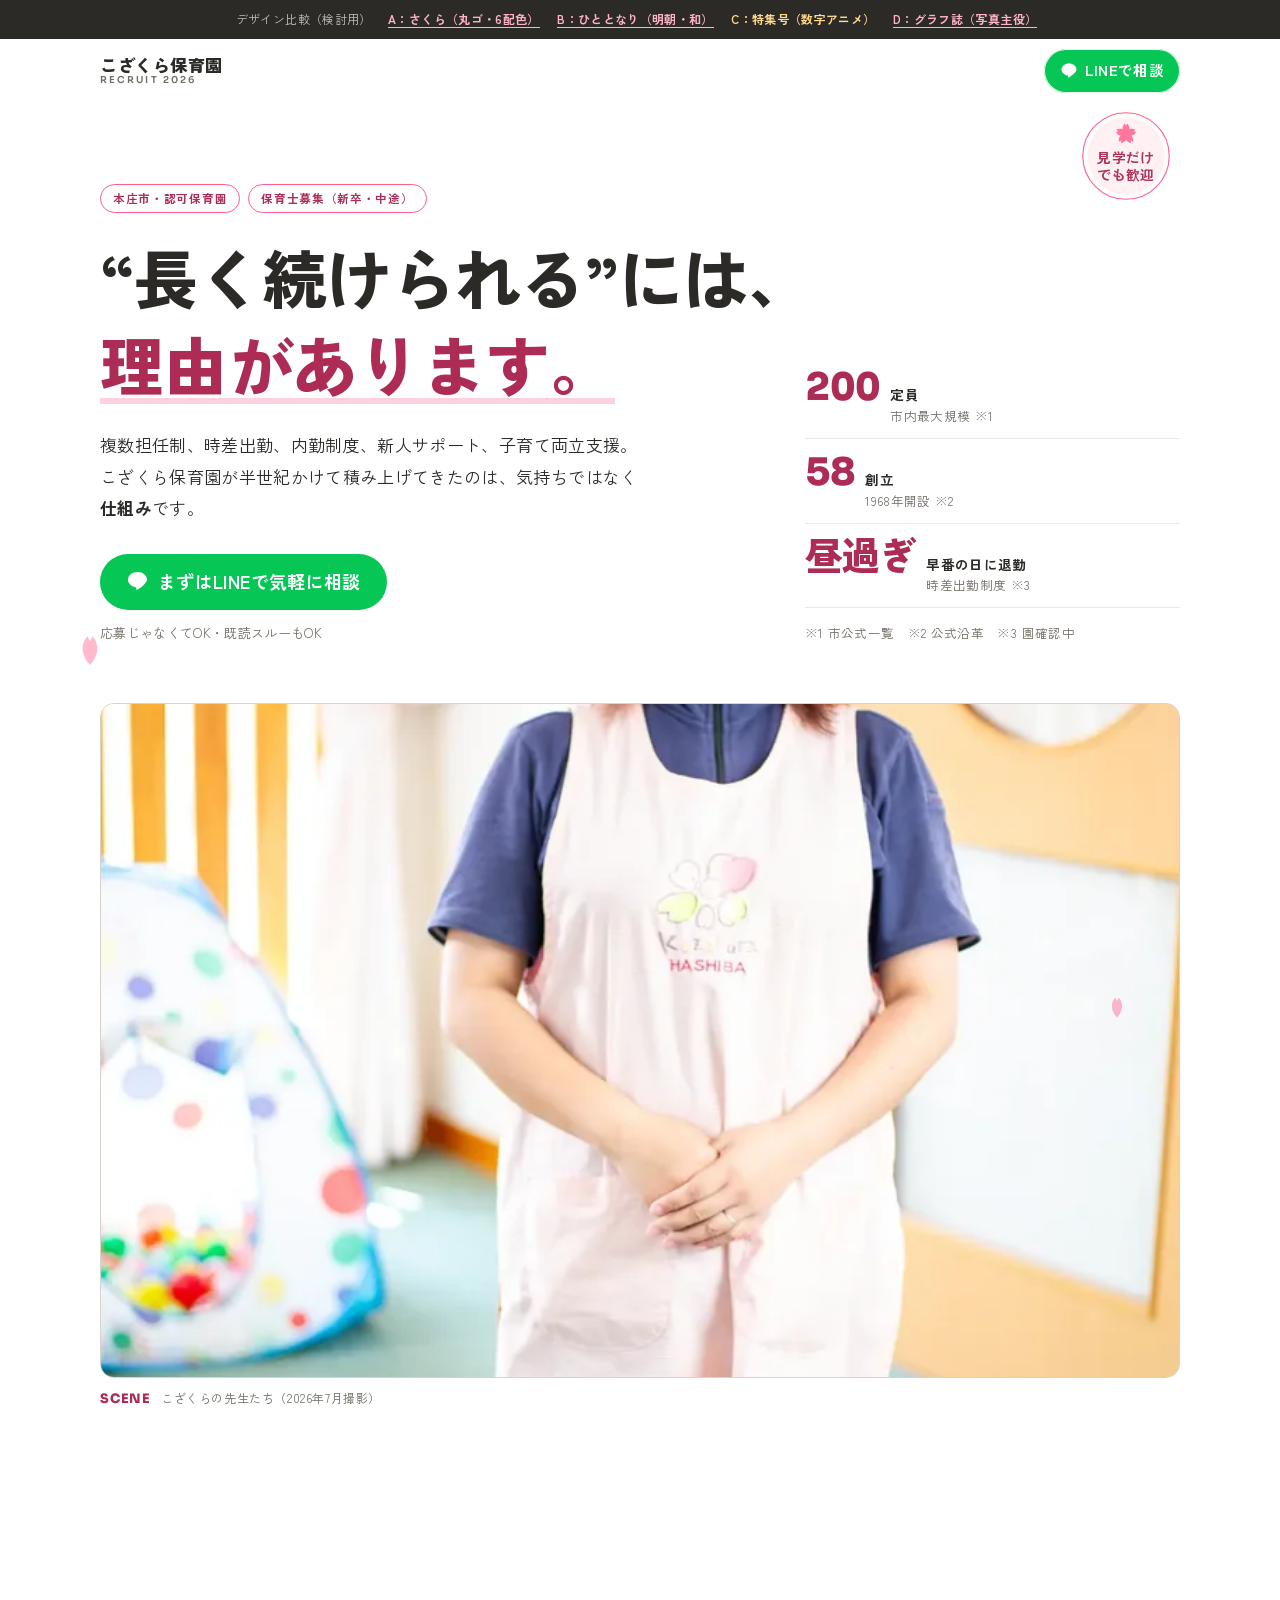
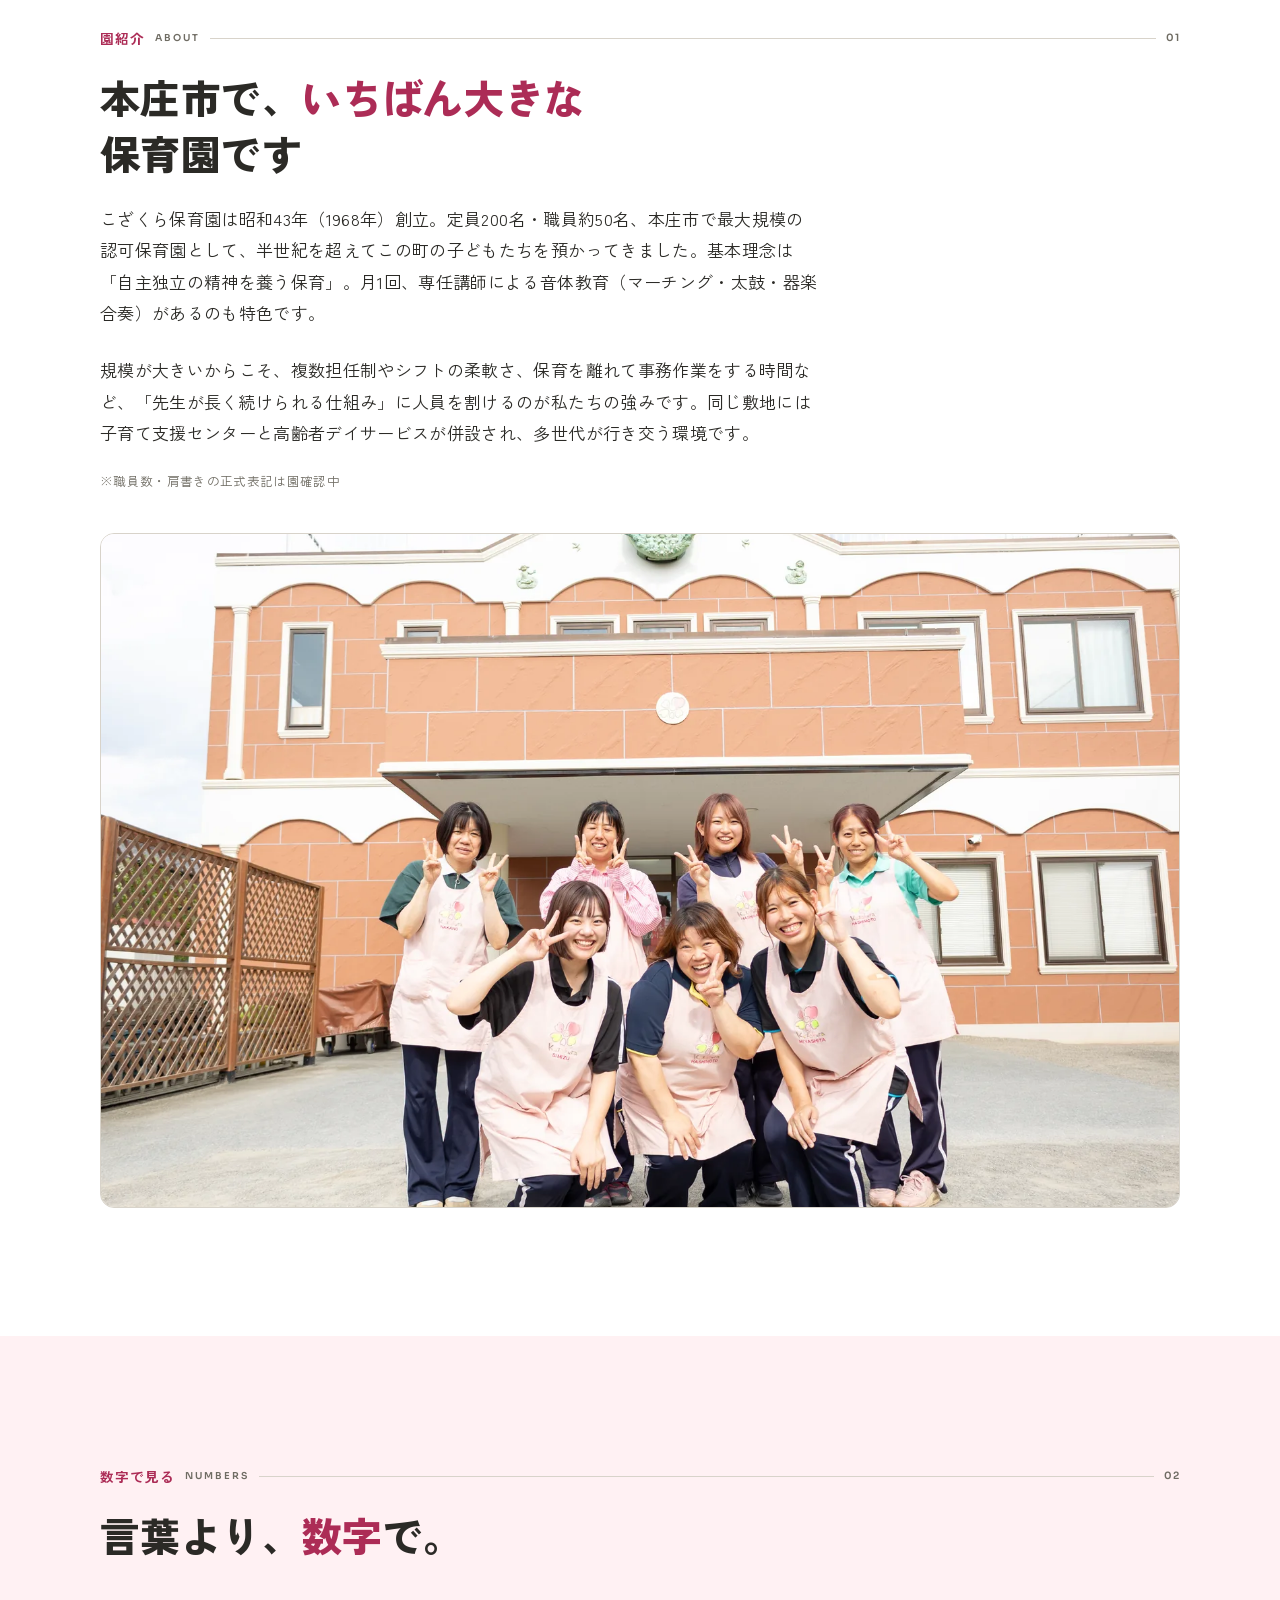
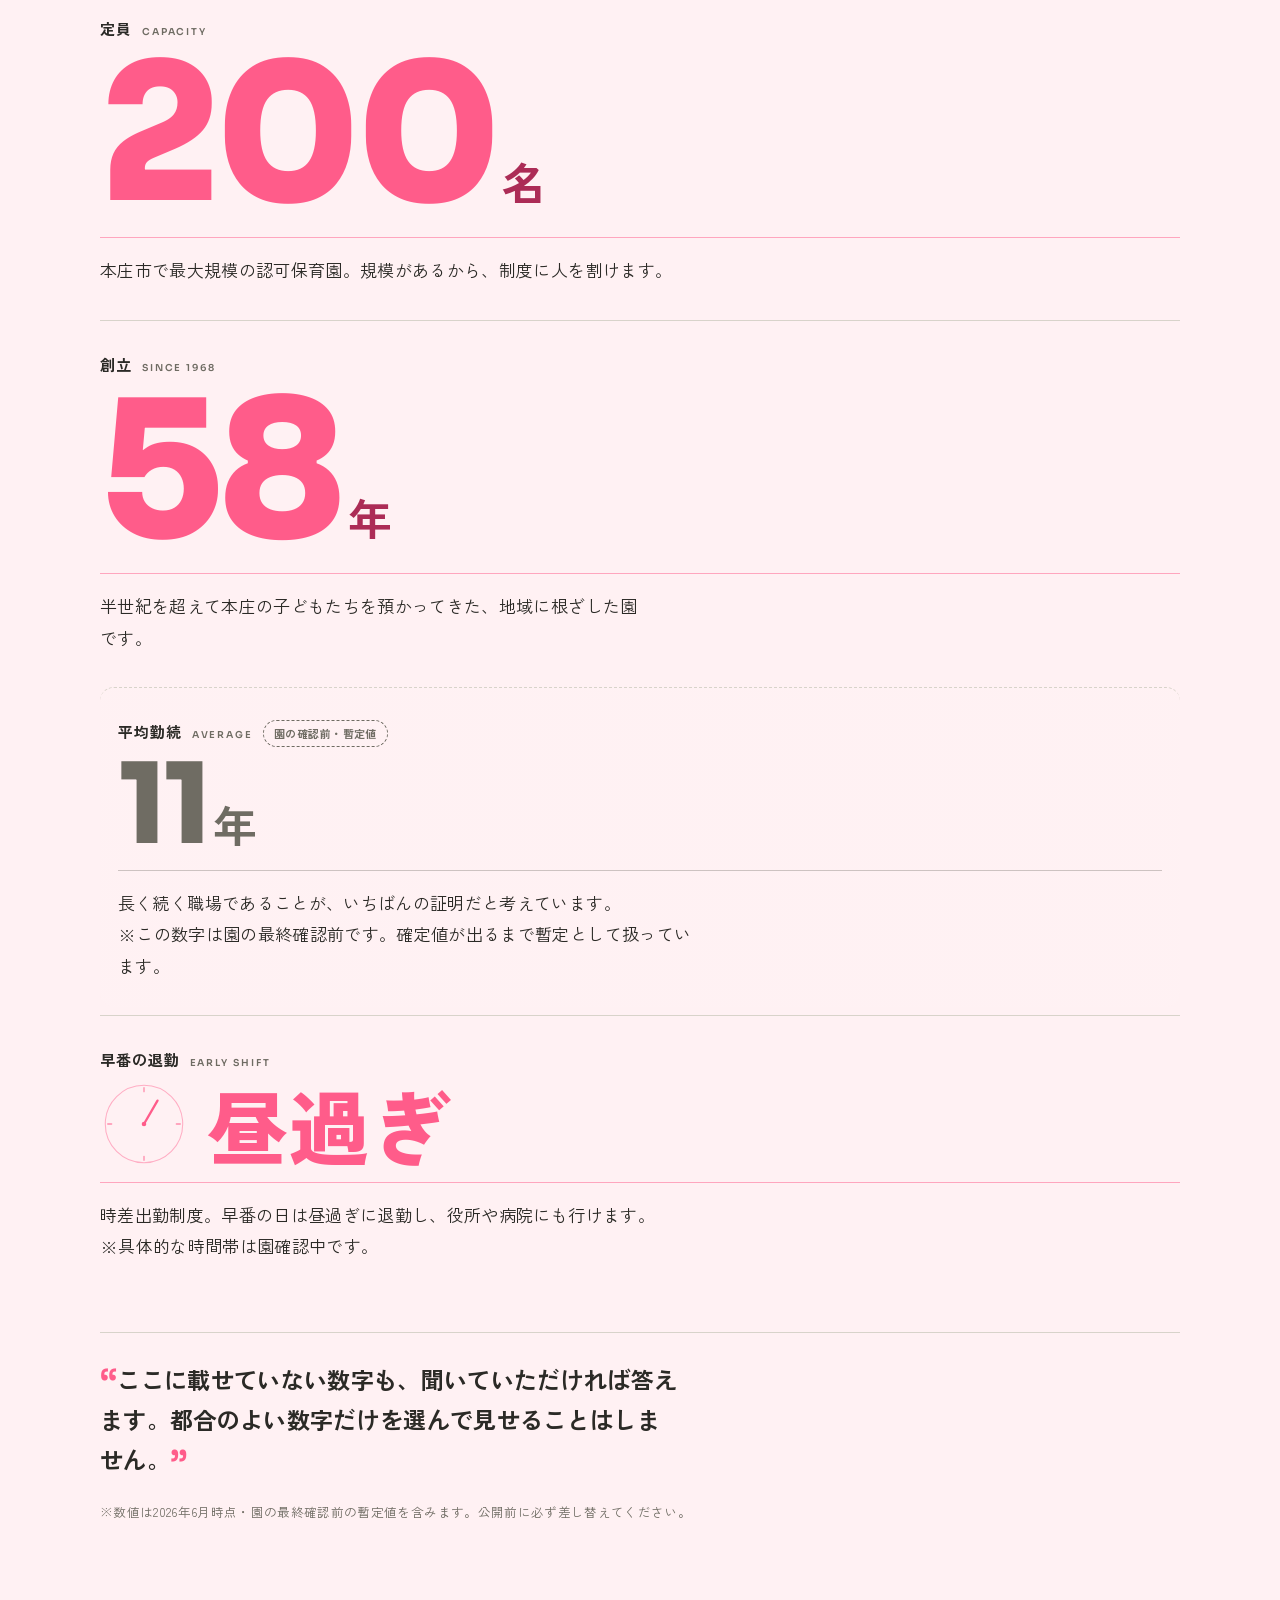
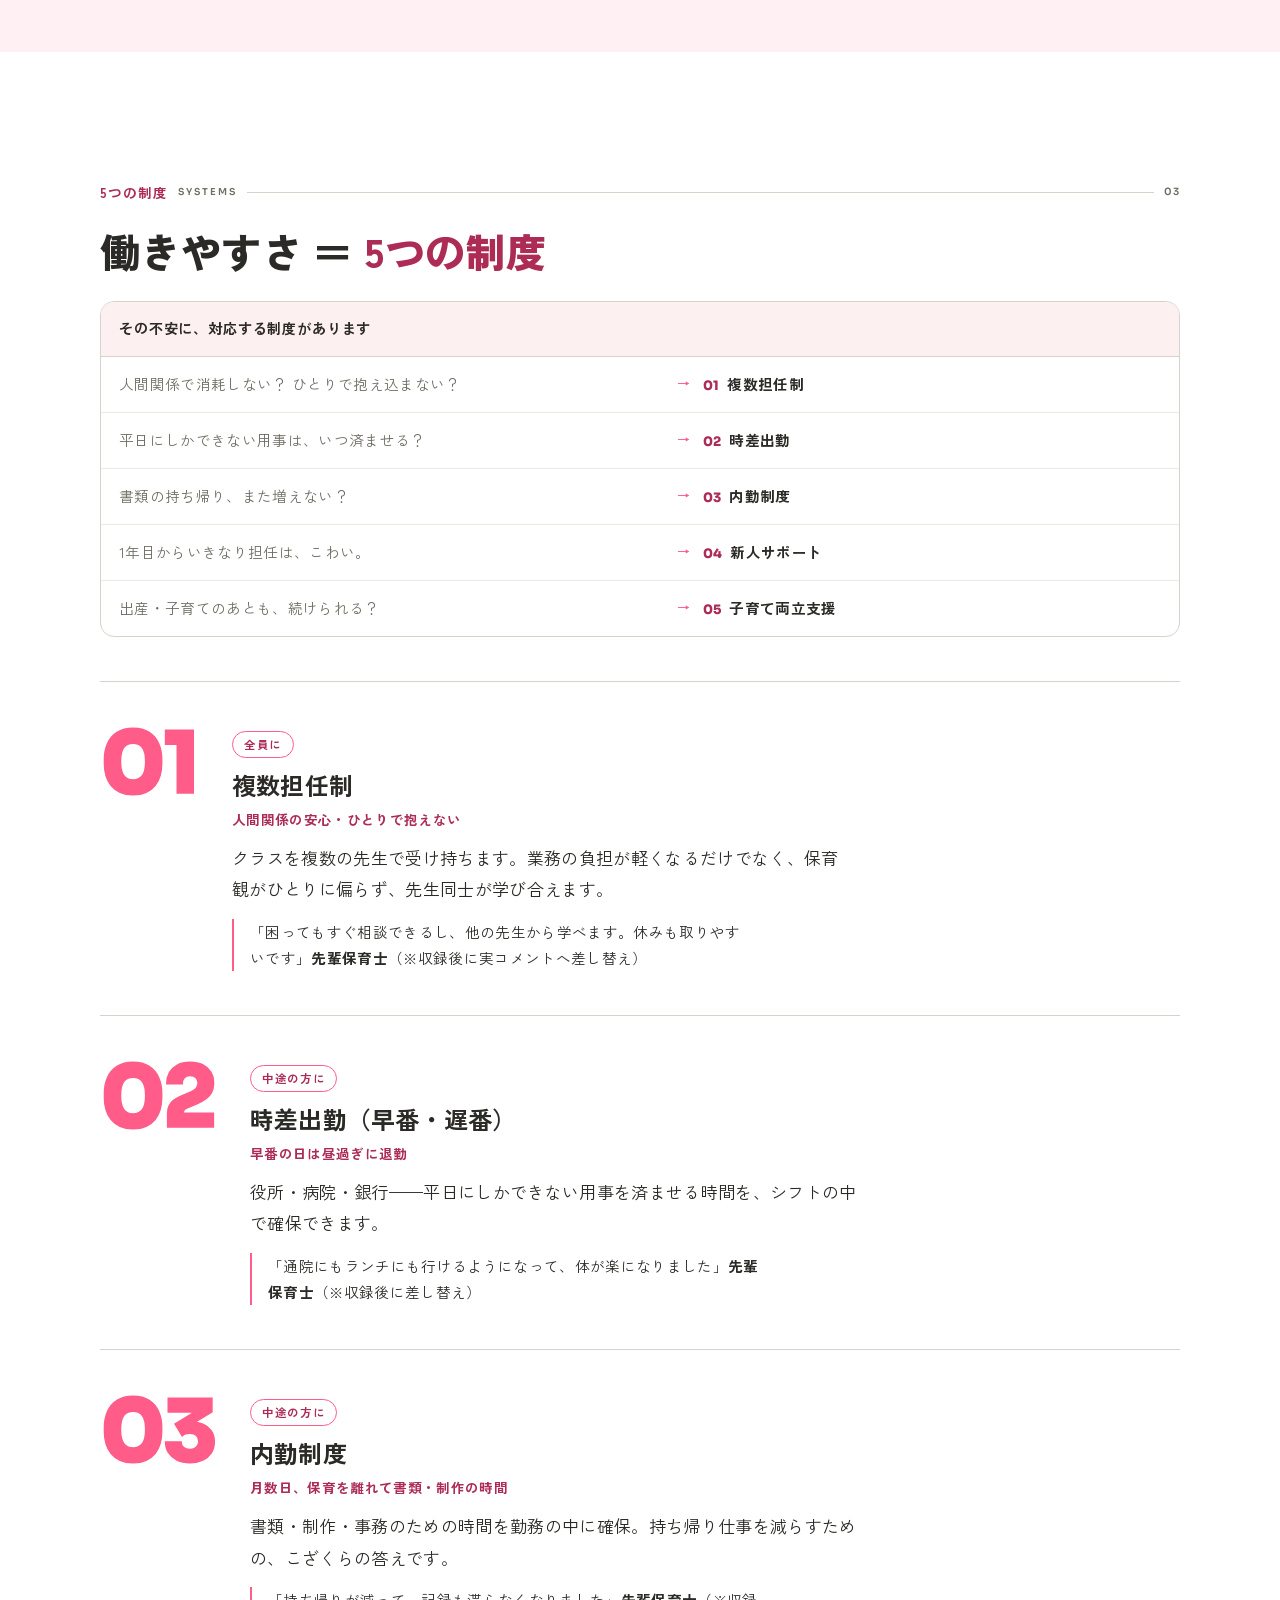
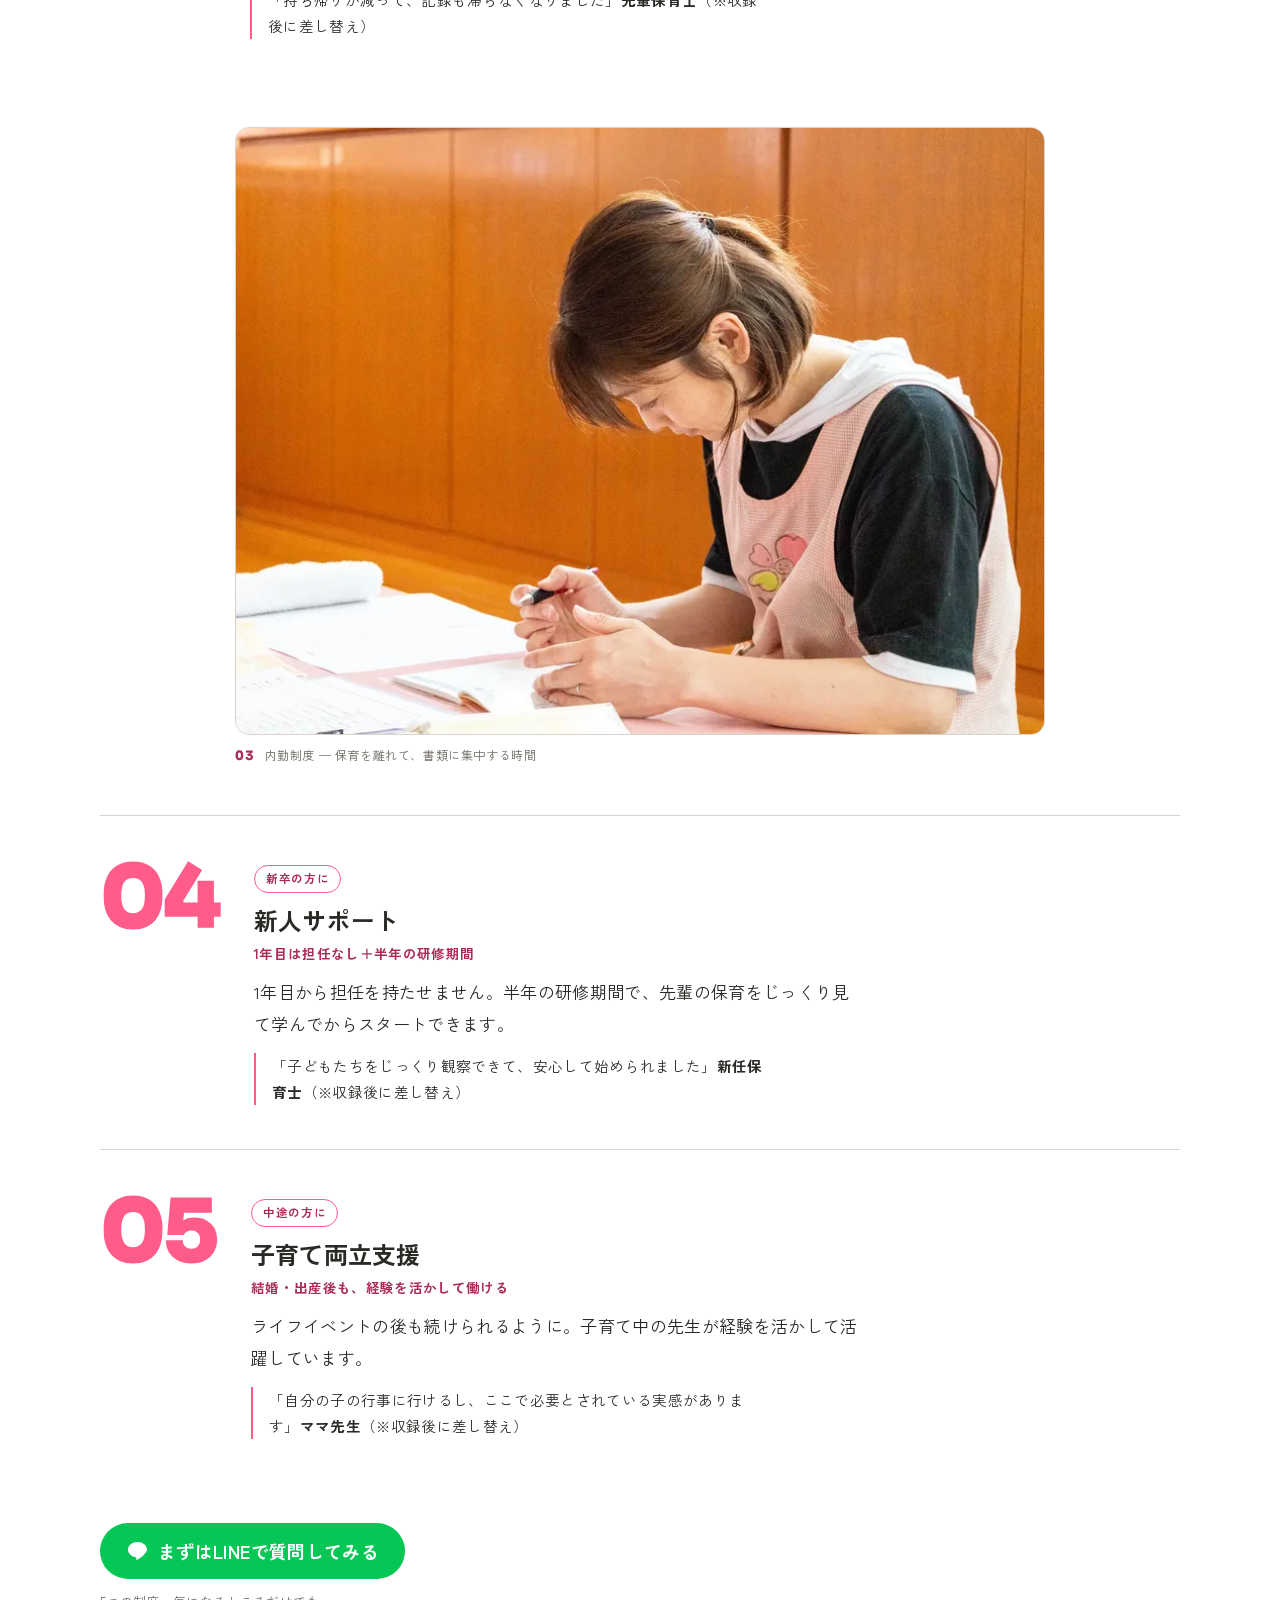
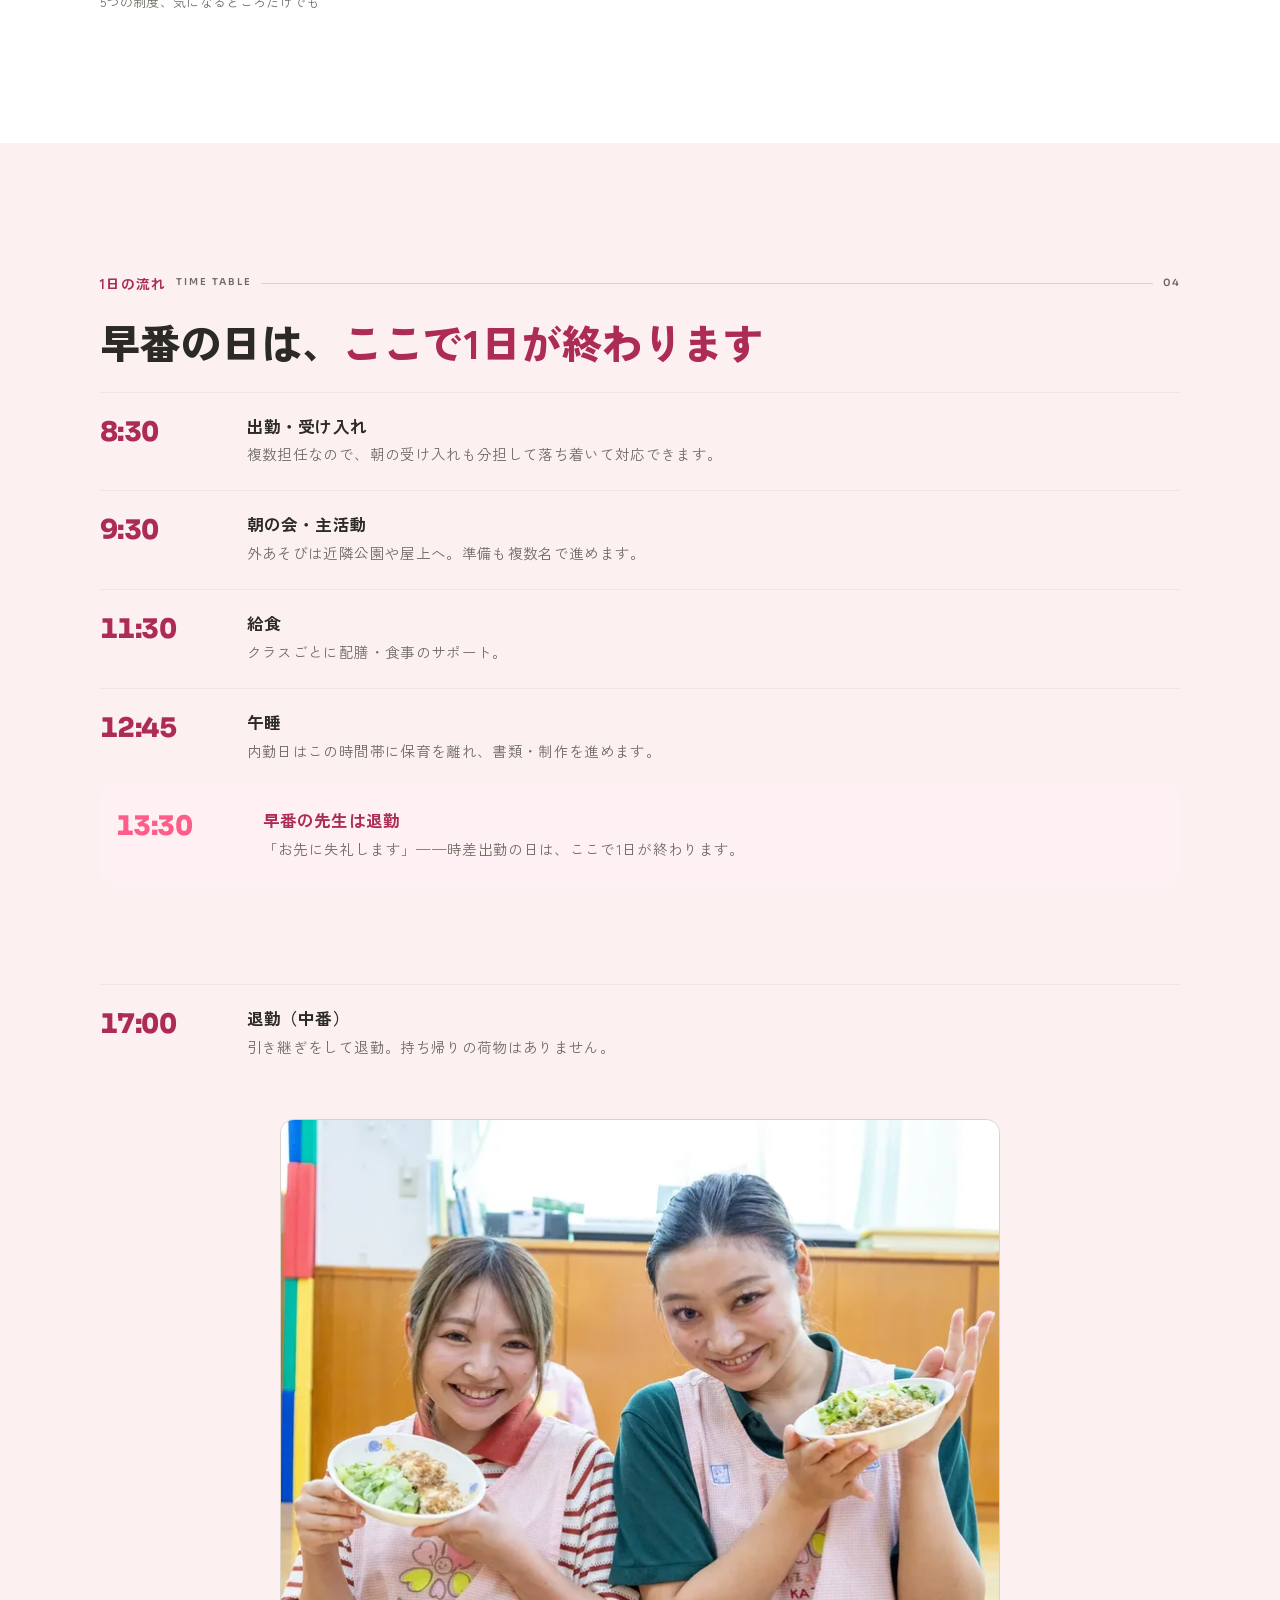
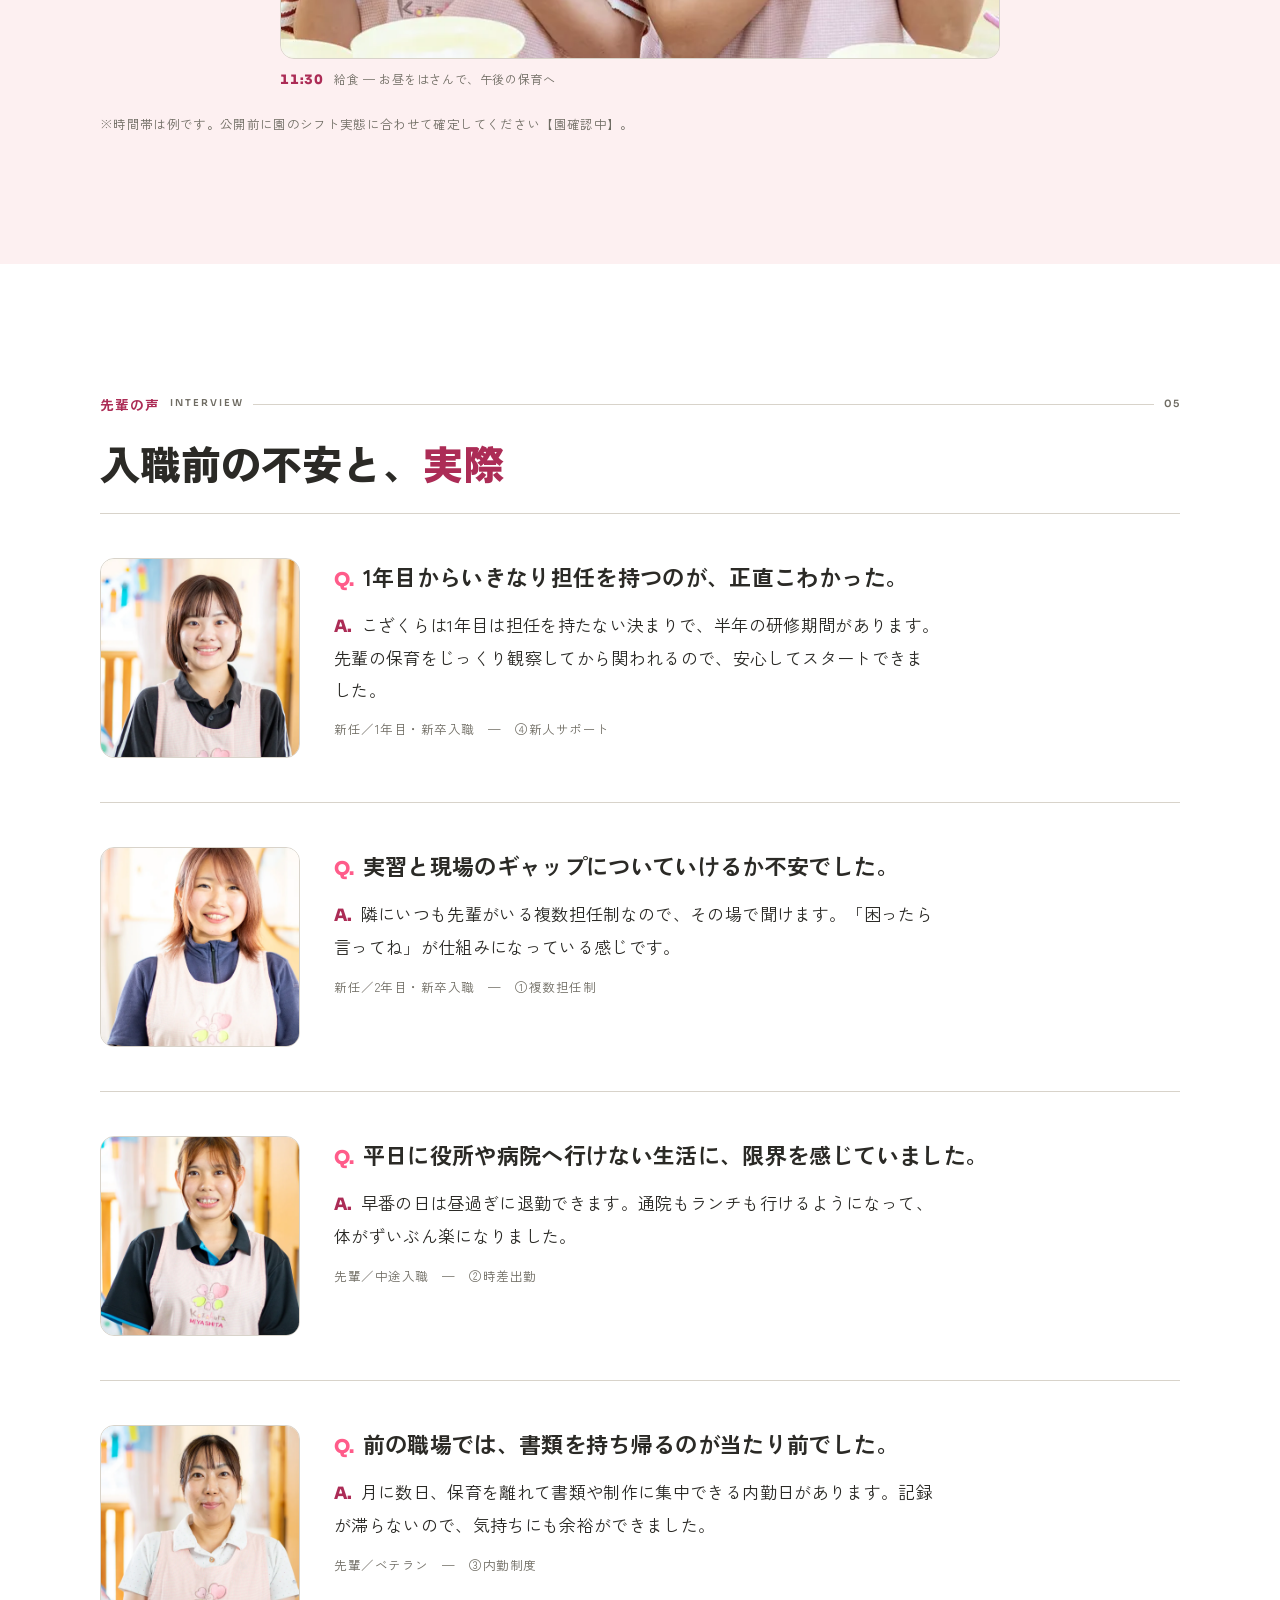
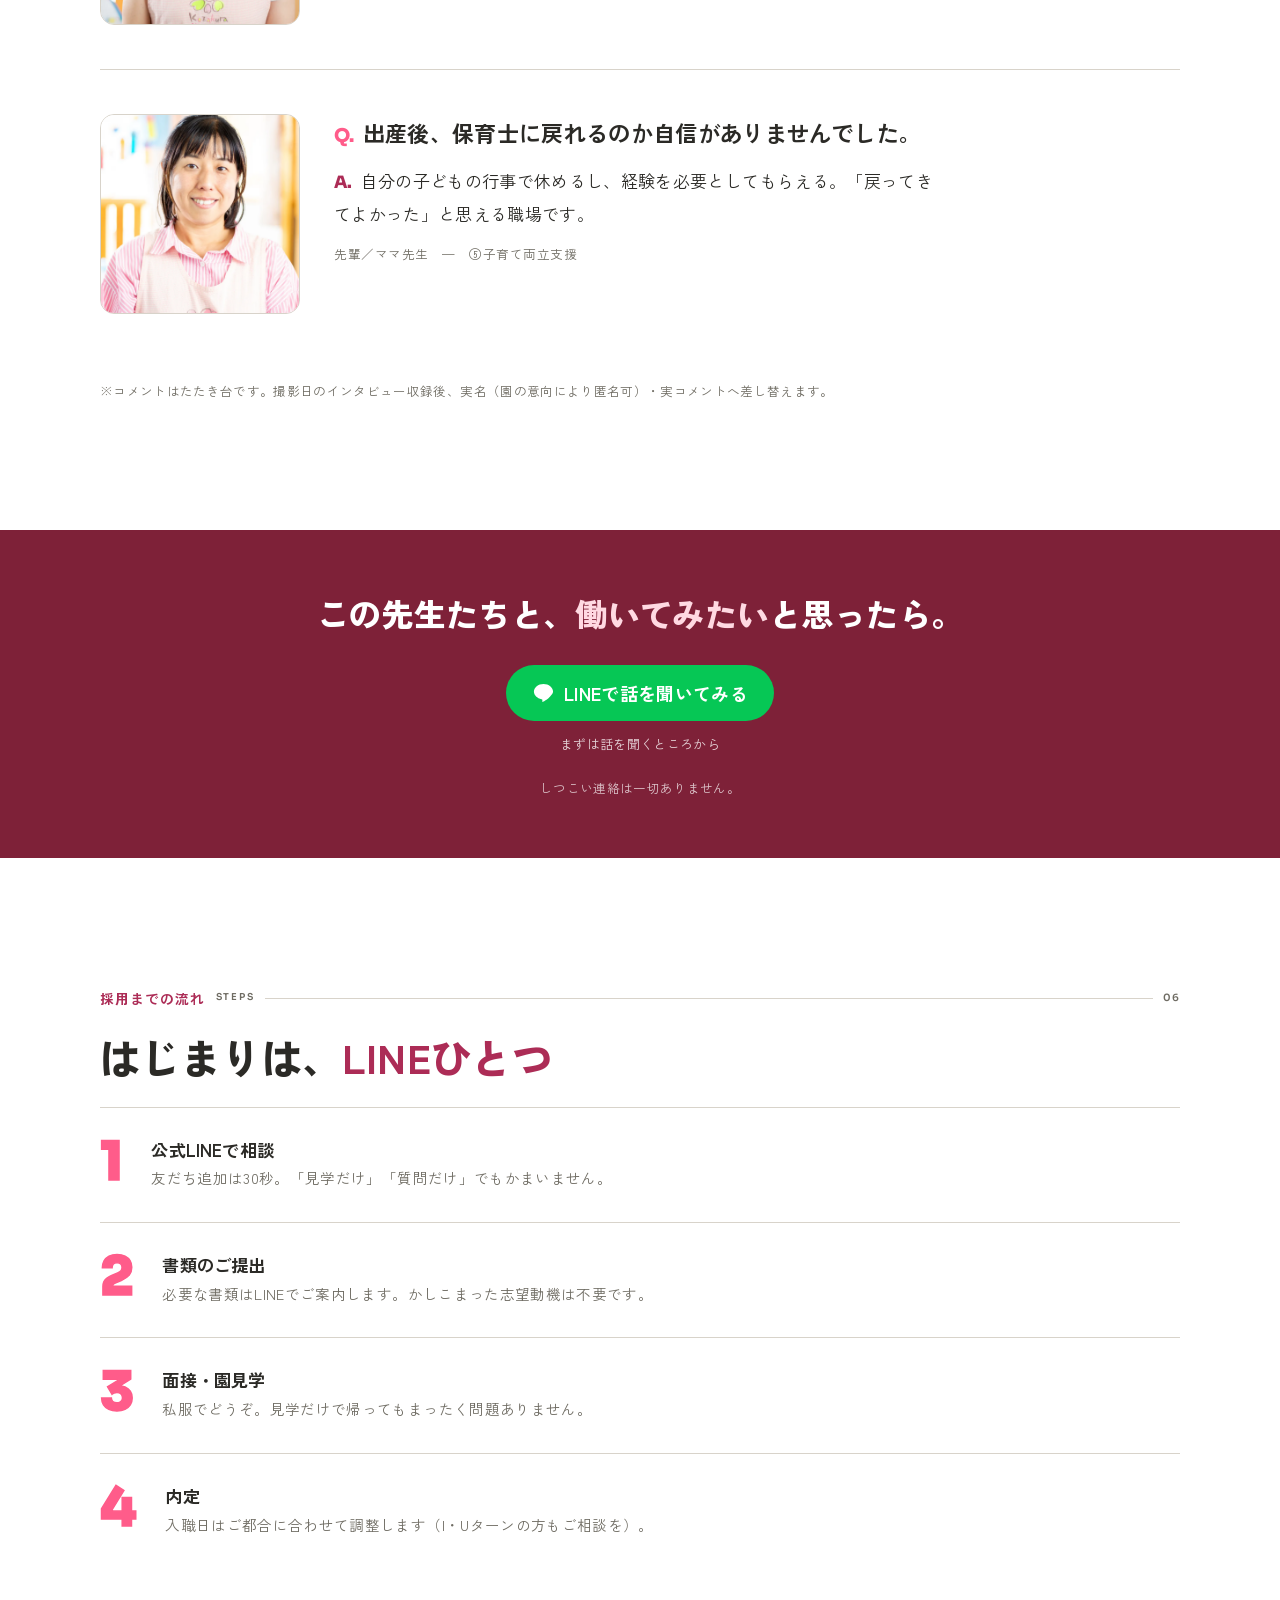
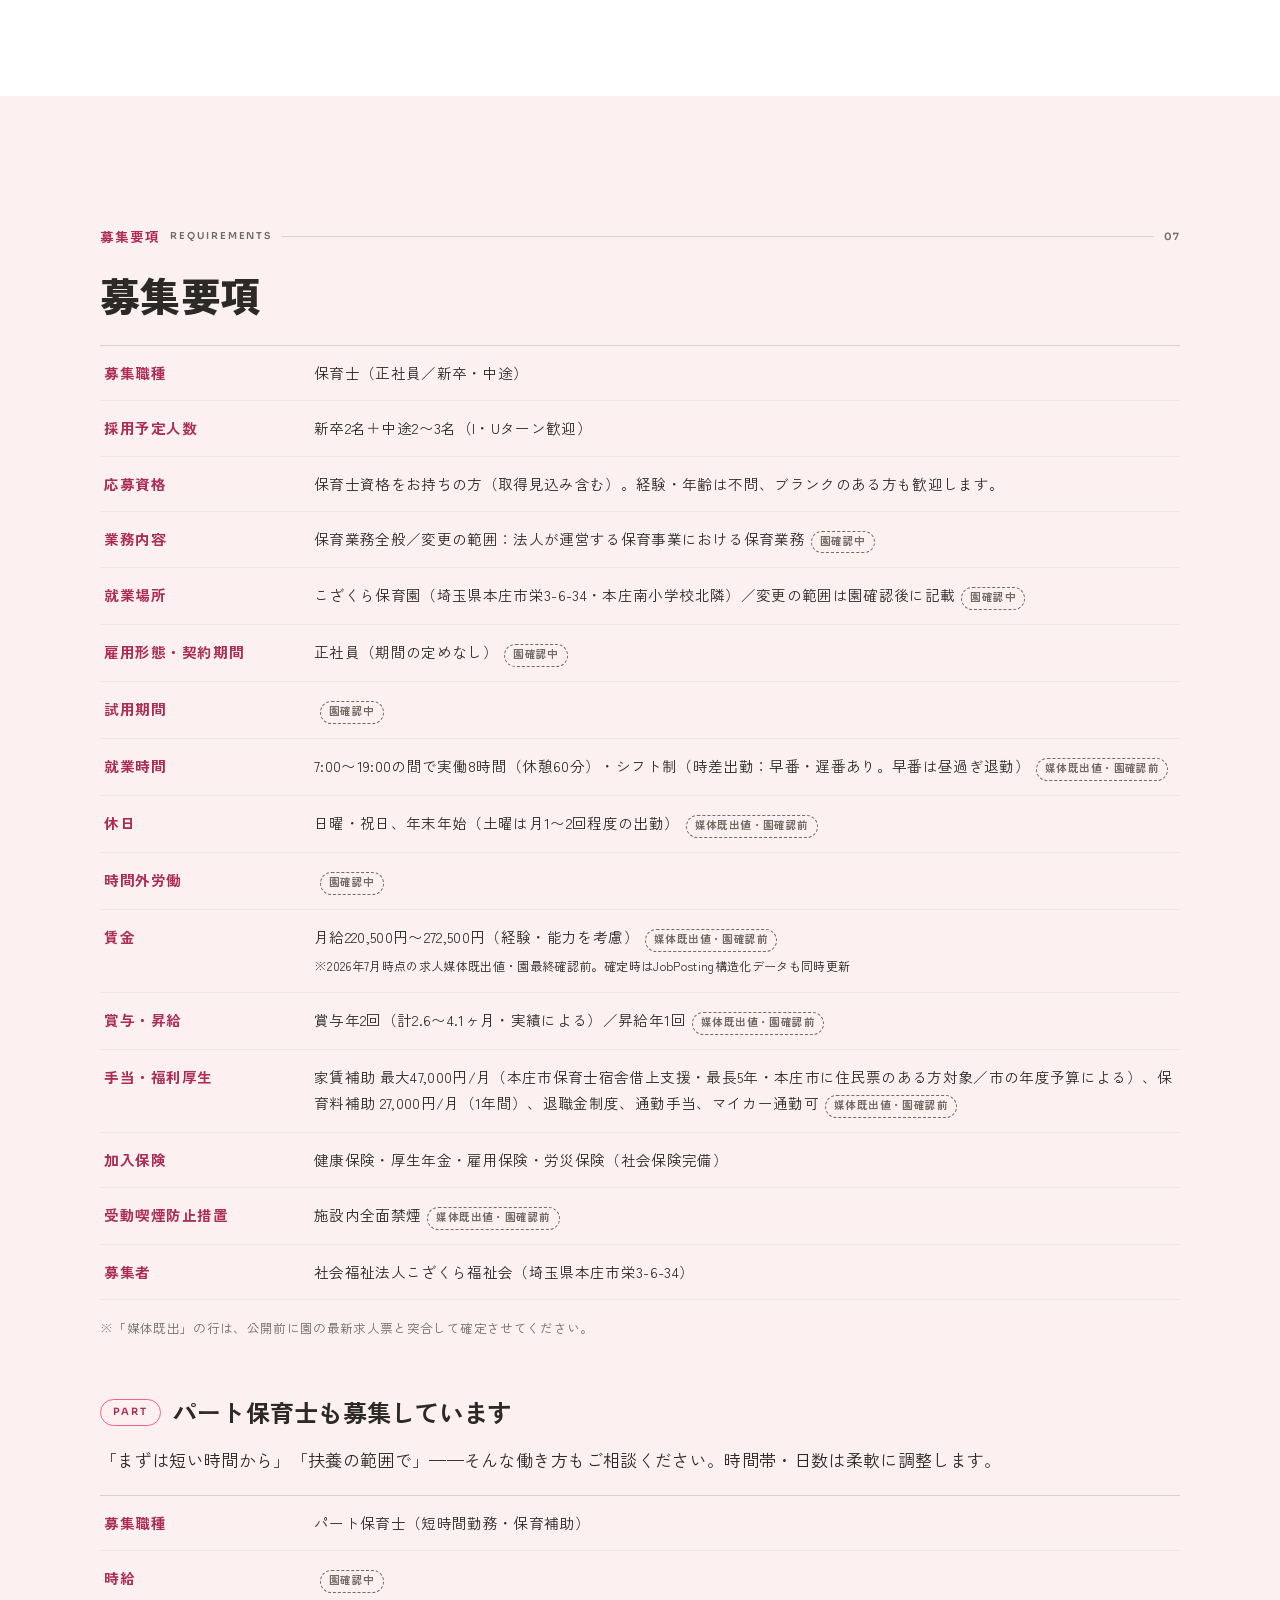
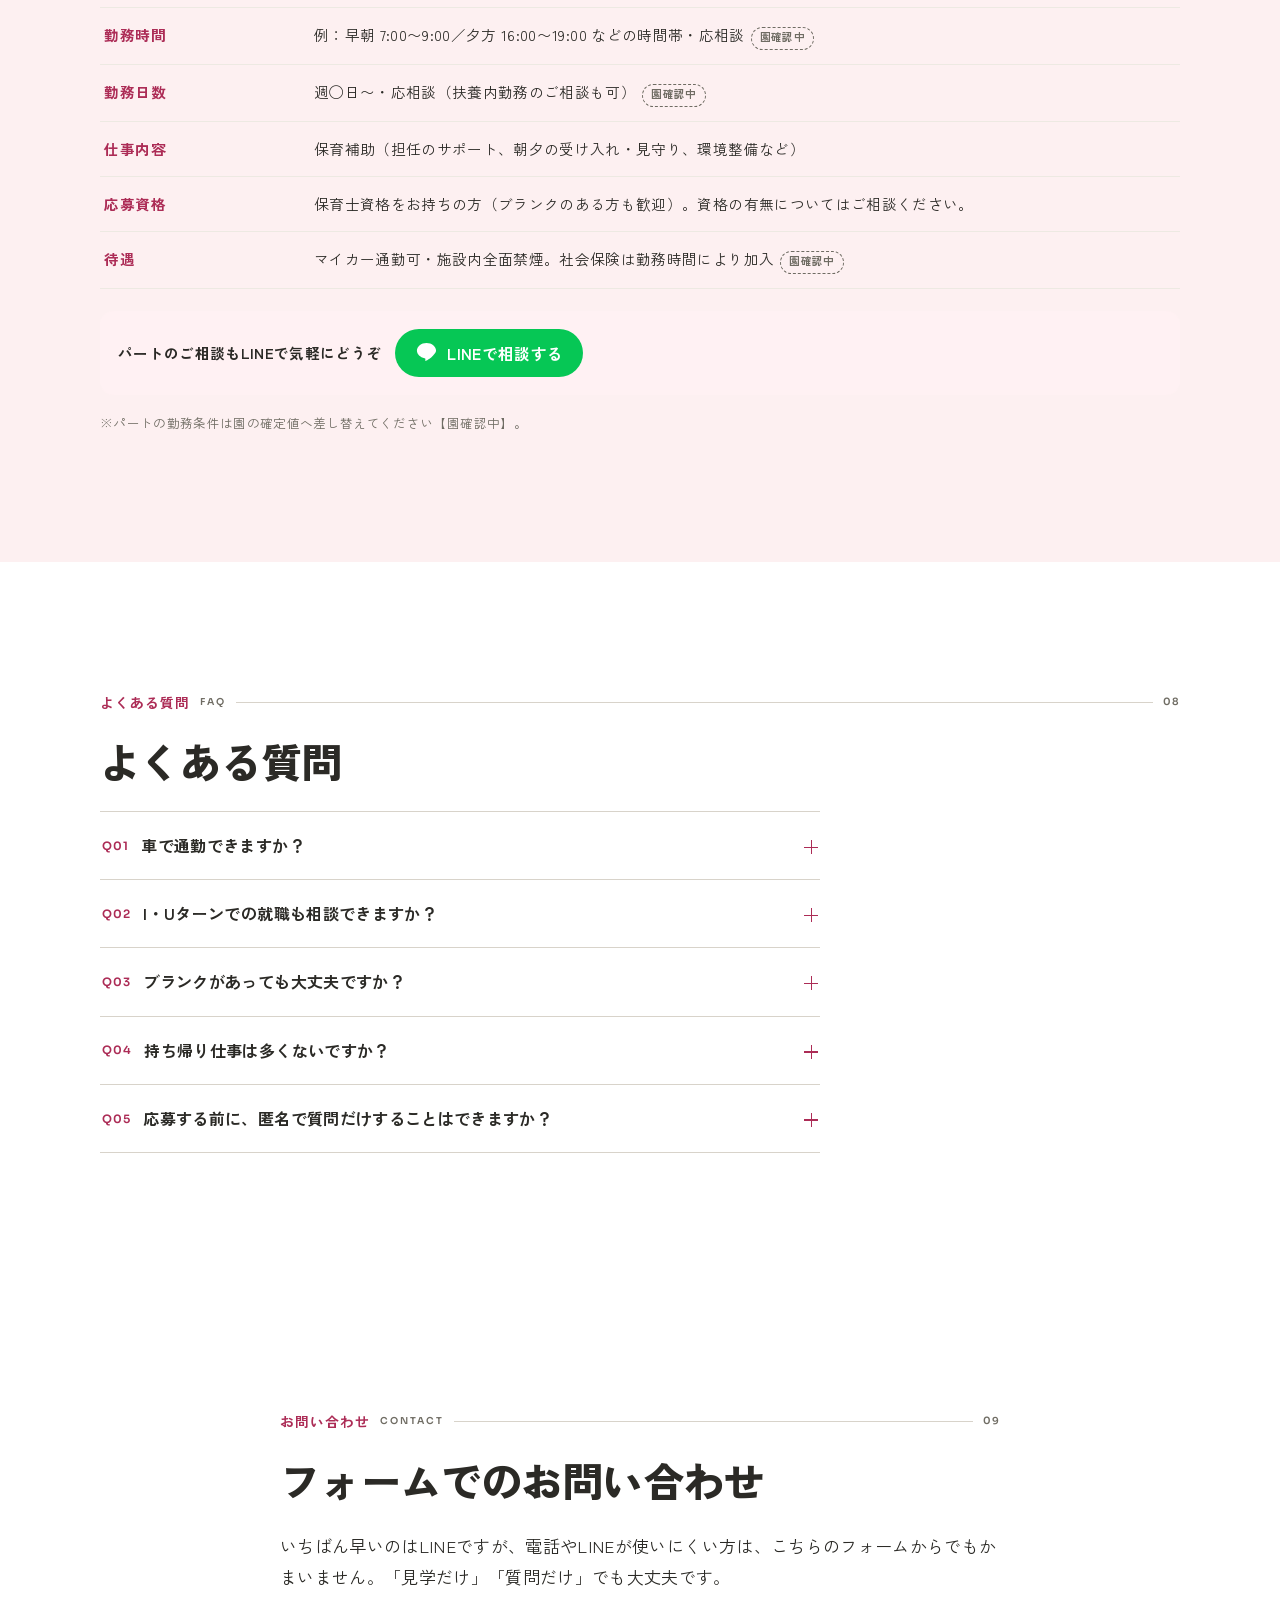
==== commit 4f9e67c7: "D案「グラフ誌グラビア型」新設（写真主役の第4案）＋A/B/C/D相互リンク - 3コンセプト並列生成→3レンズ審査でD2グラビア型が237点で勝者 - 審査must-fix反映: スティッキーLIN" ====
--- a/editorial.html
+++ b/editorial.html
@@ -488,6 +488,7 @@
   <a href="./">A：さくら（丸ゴ・6配色）</a>
   <a href="hitotonari.html">B：ひととなり（明朝・和）</a>
   <span class="cur">C：特集号（数字アニメ）</span>
+  <a href="gravure.html">D：グラフ誌（写真主役）</a>
 </div>
 <!-- /REVIEW-ONLY -->
 
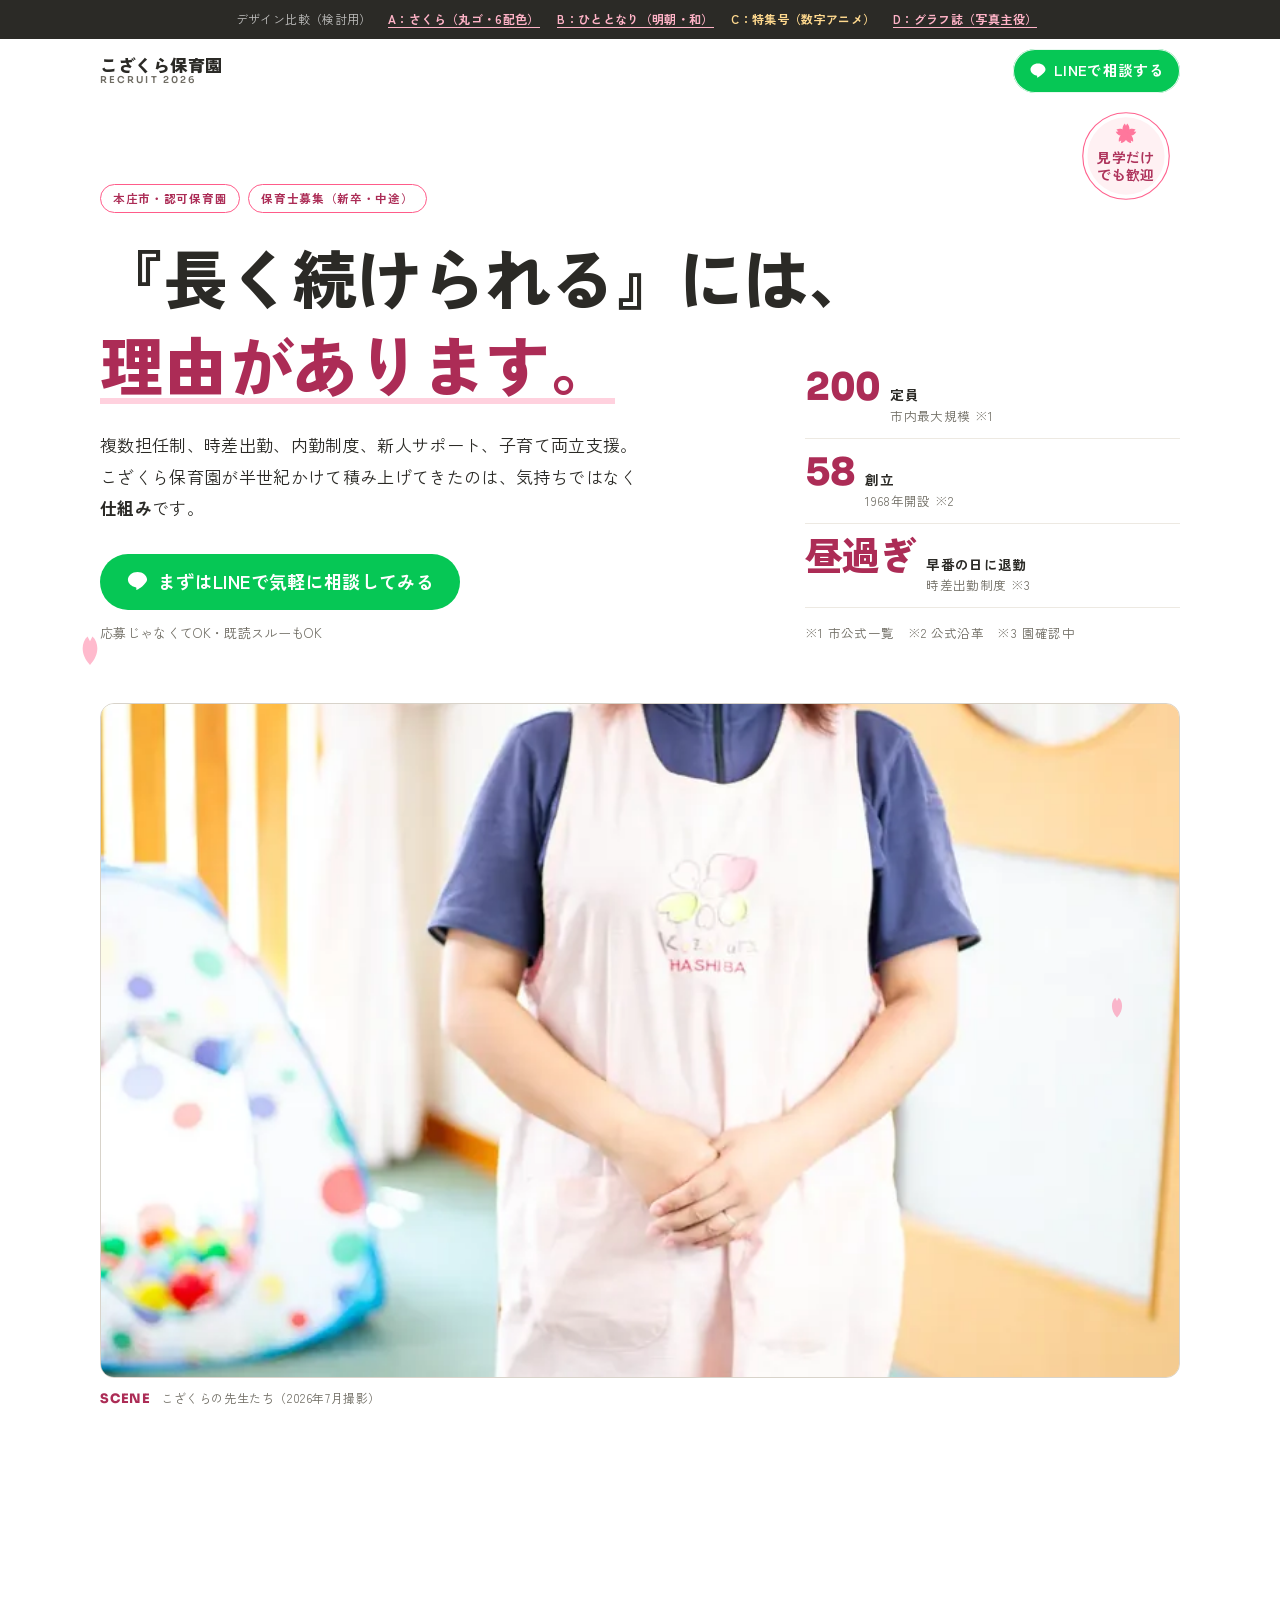
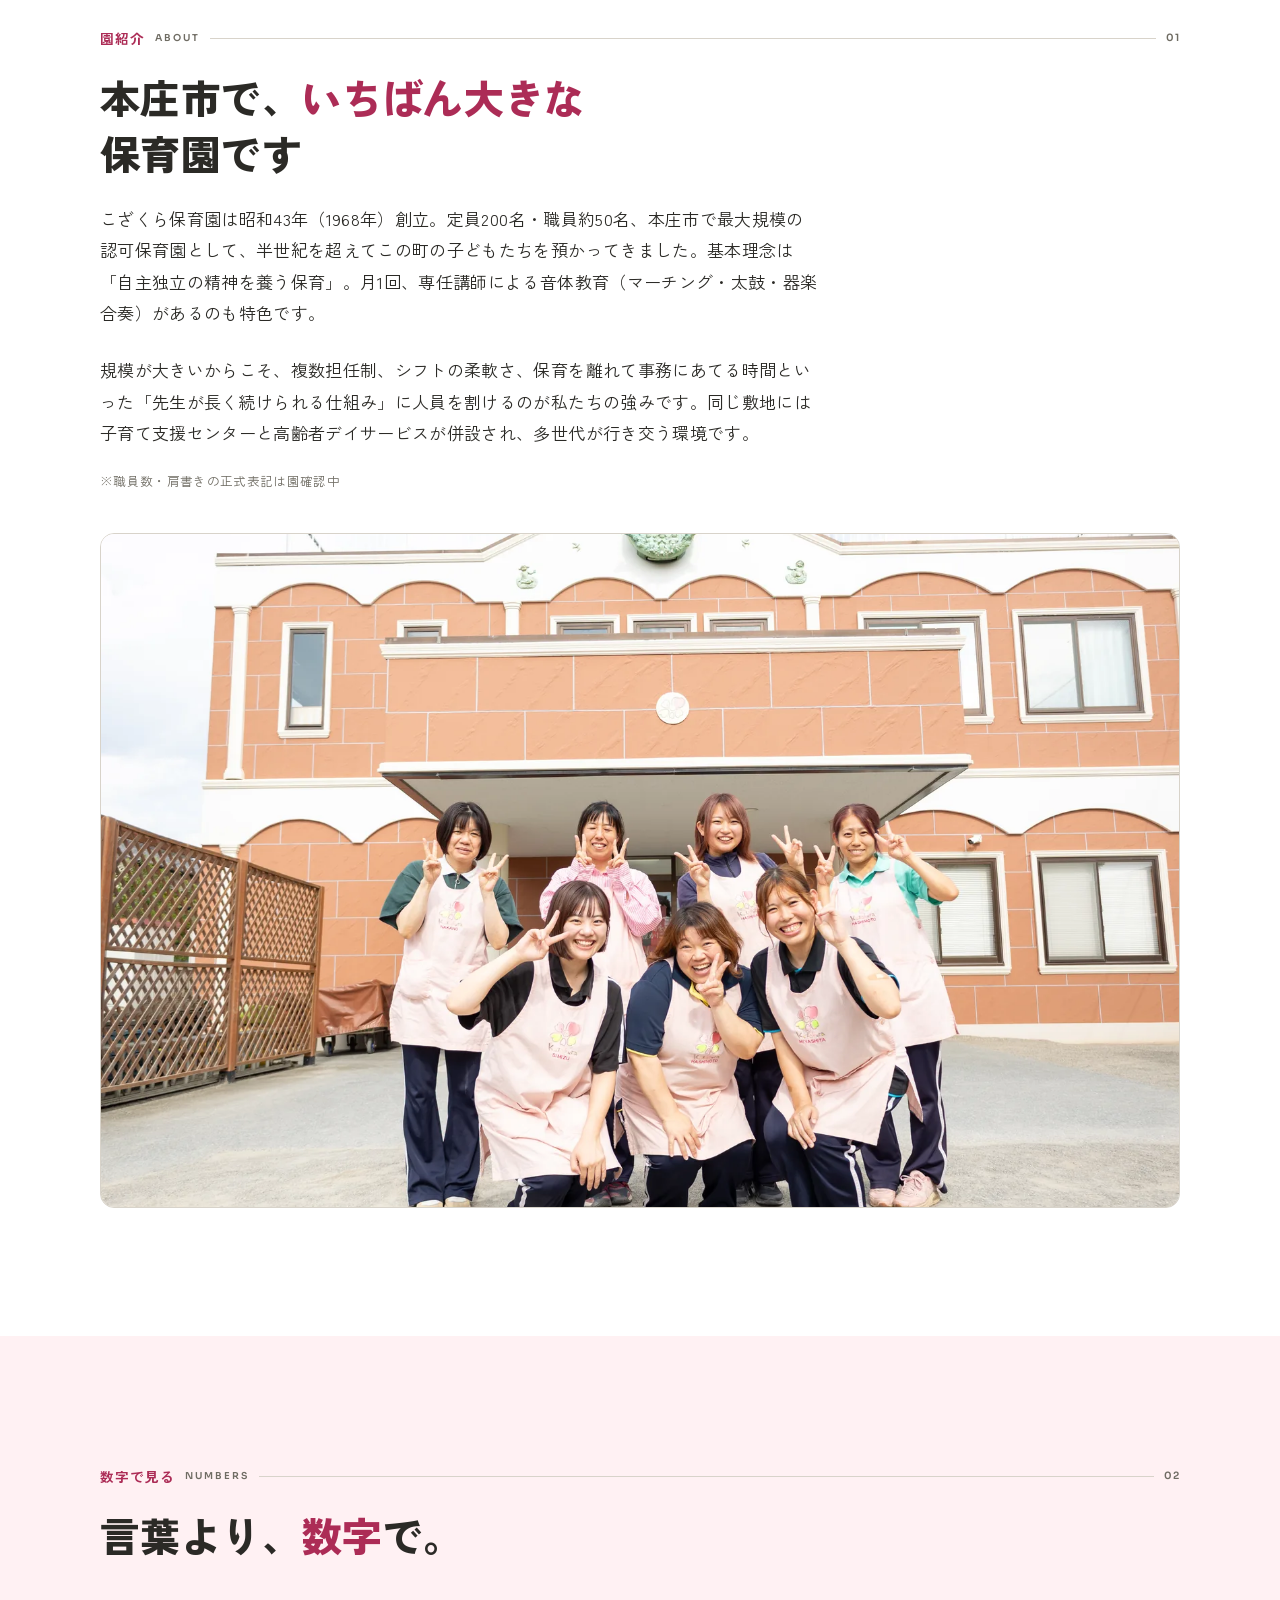
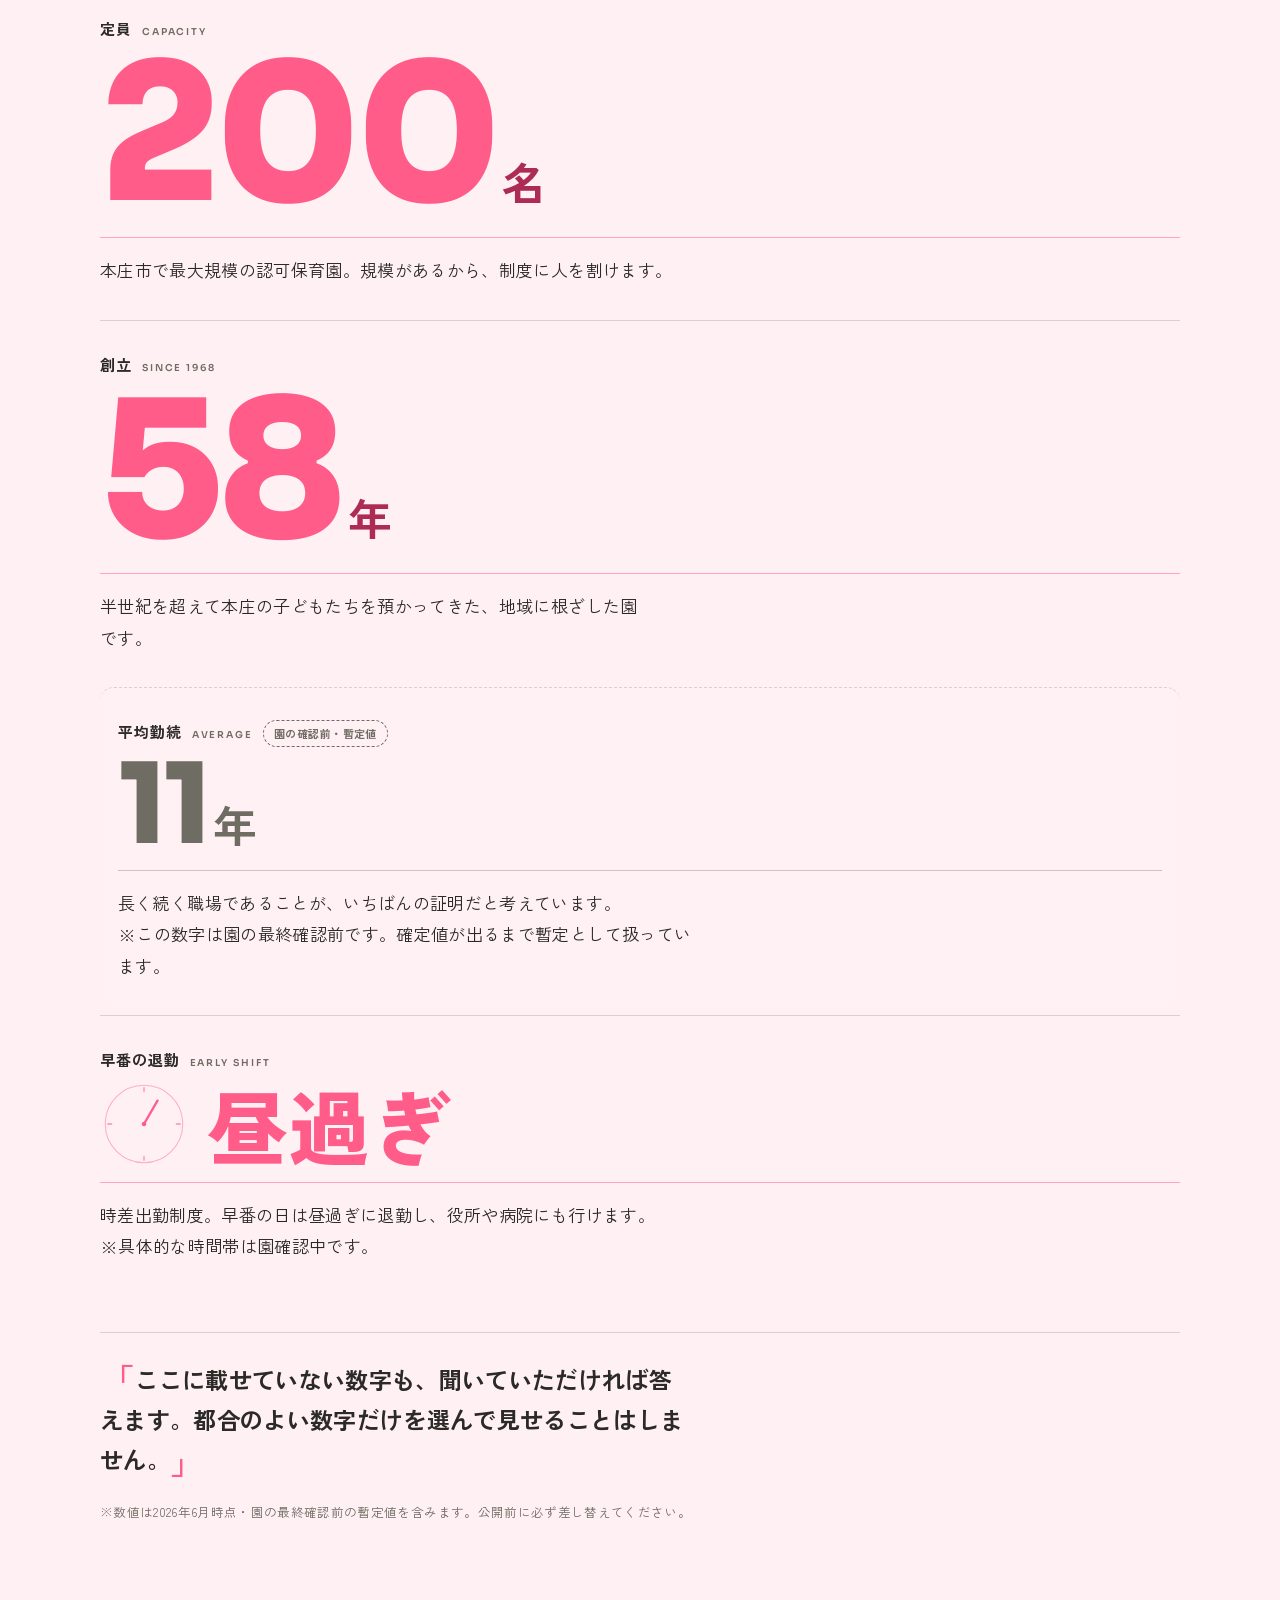
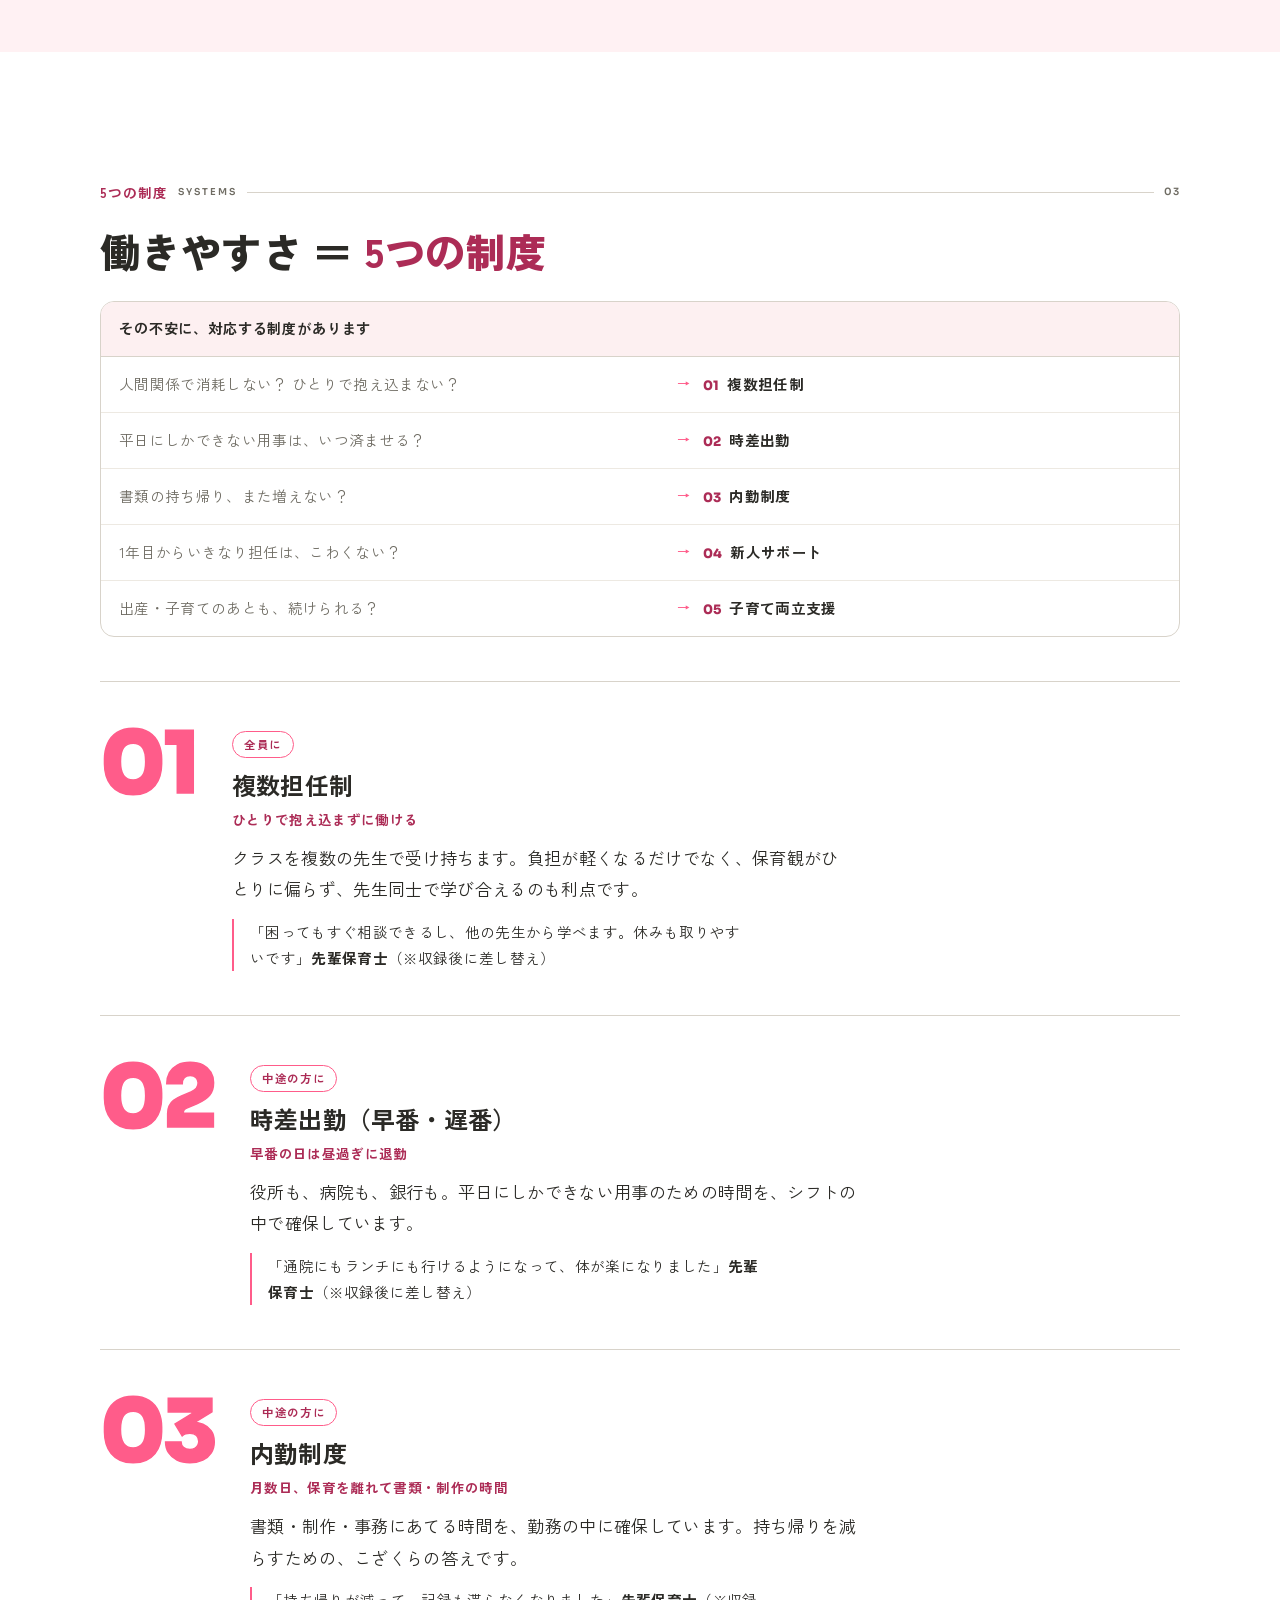
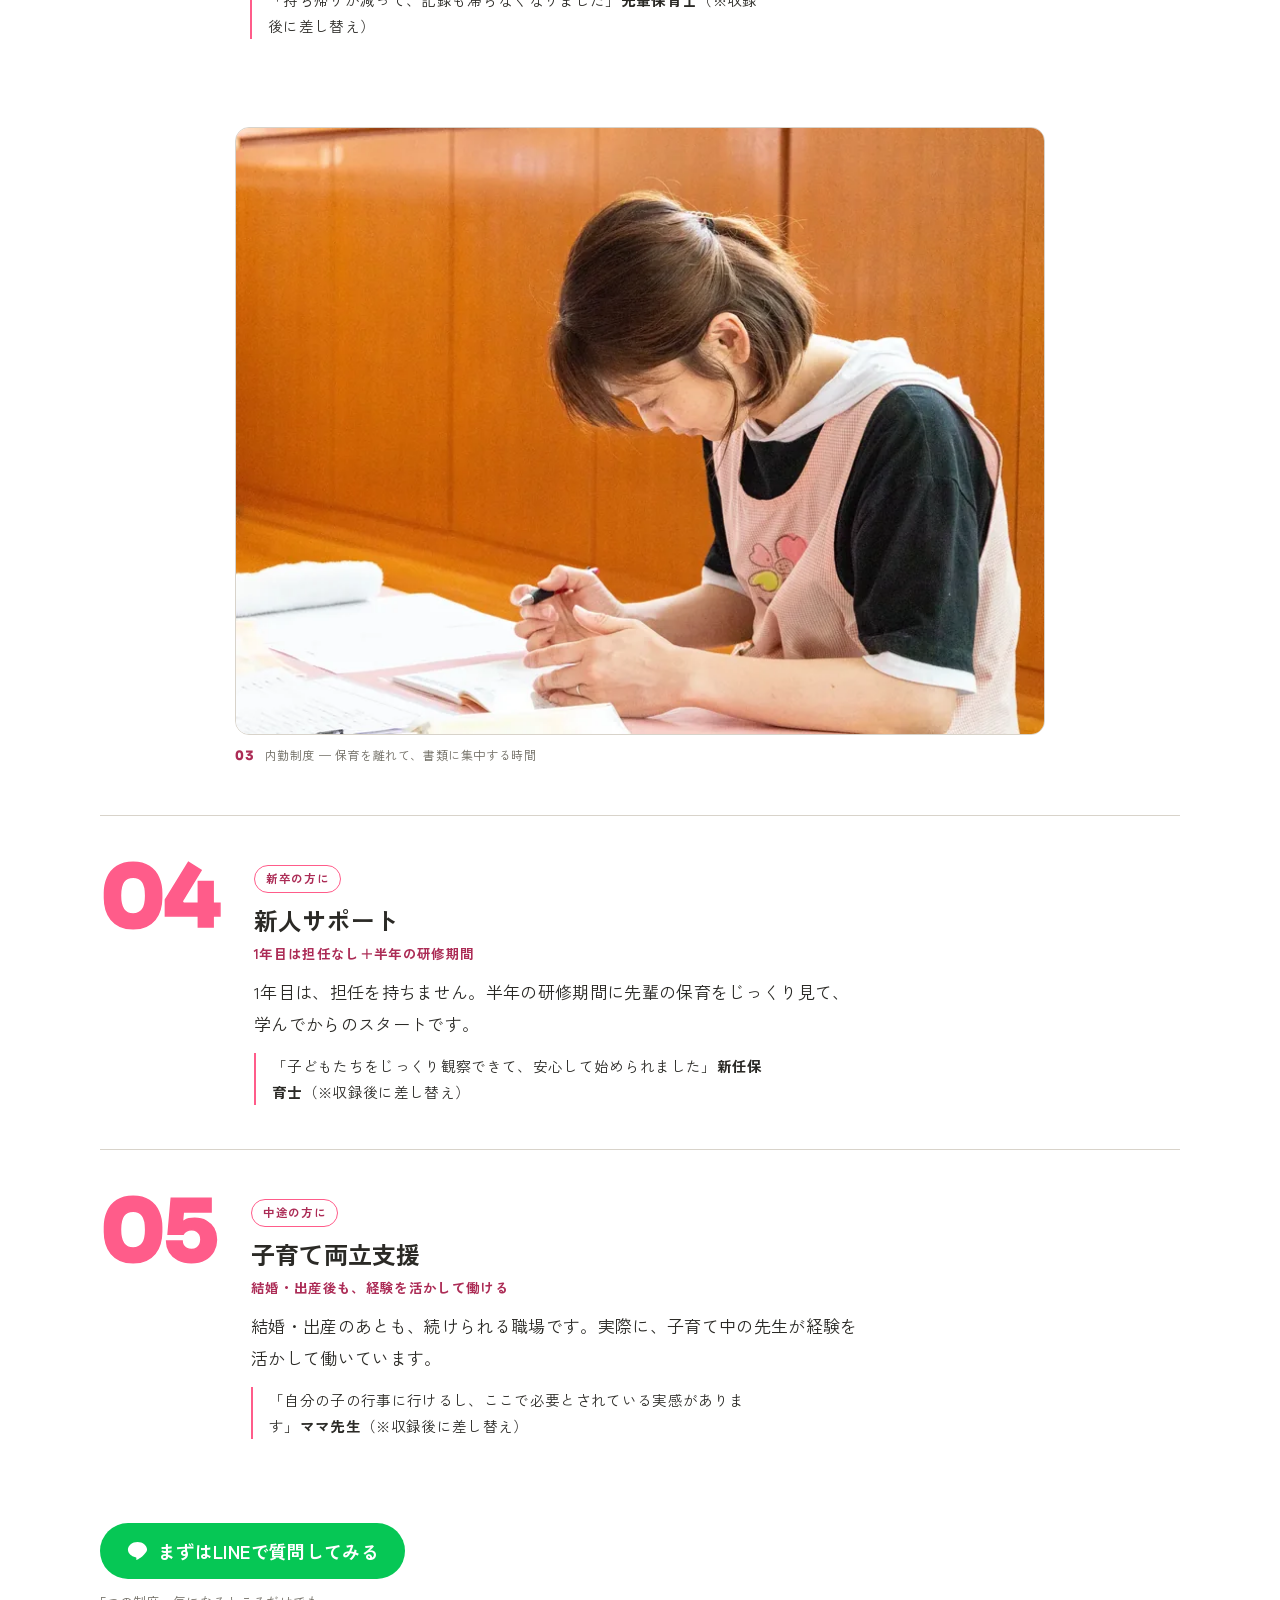
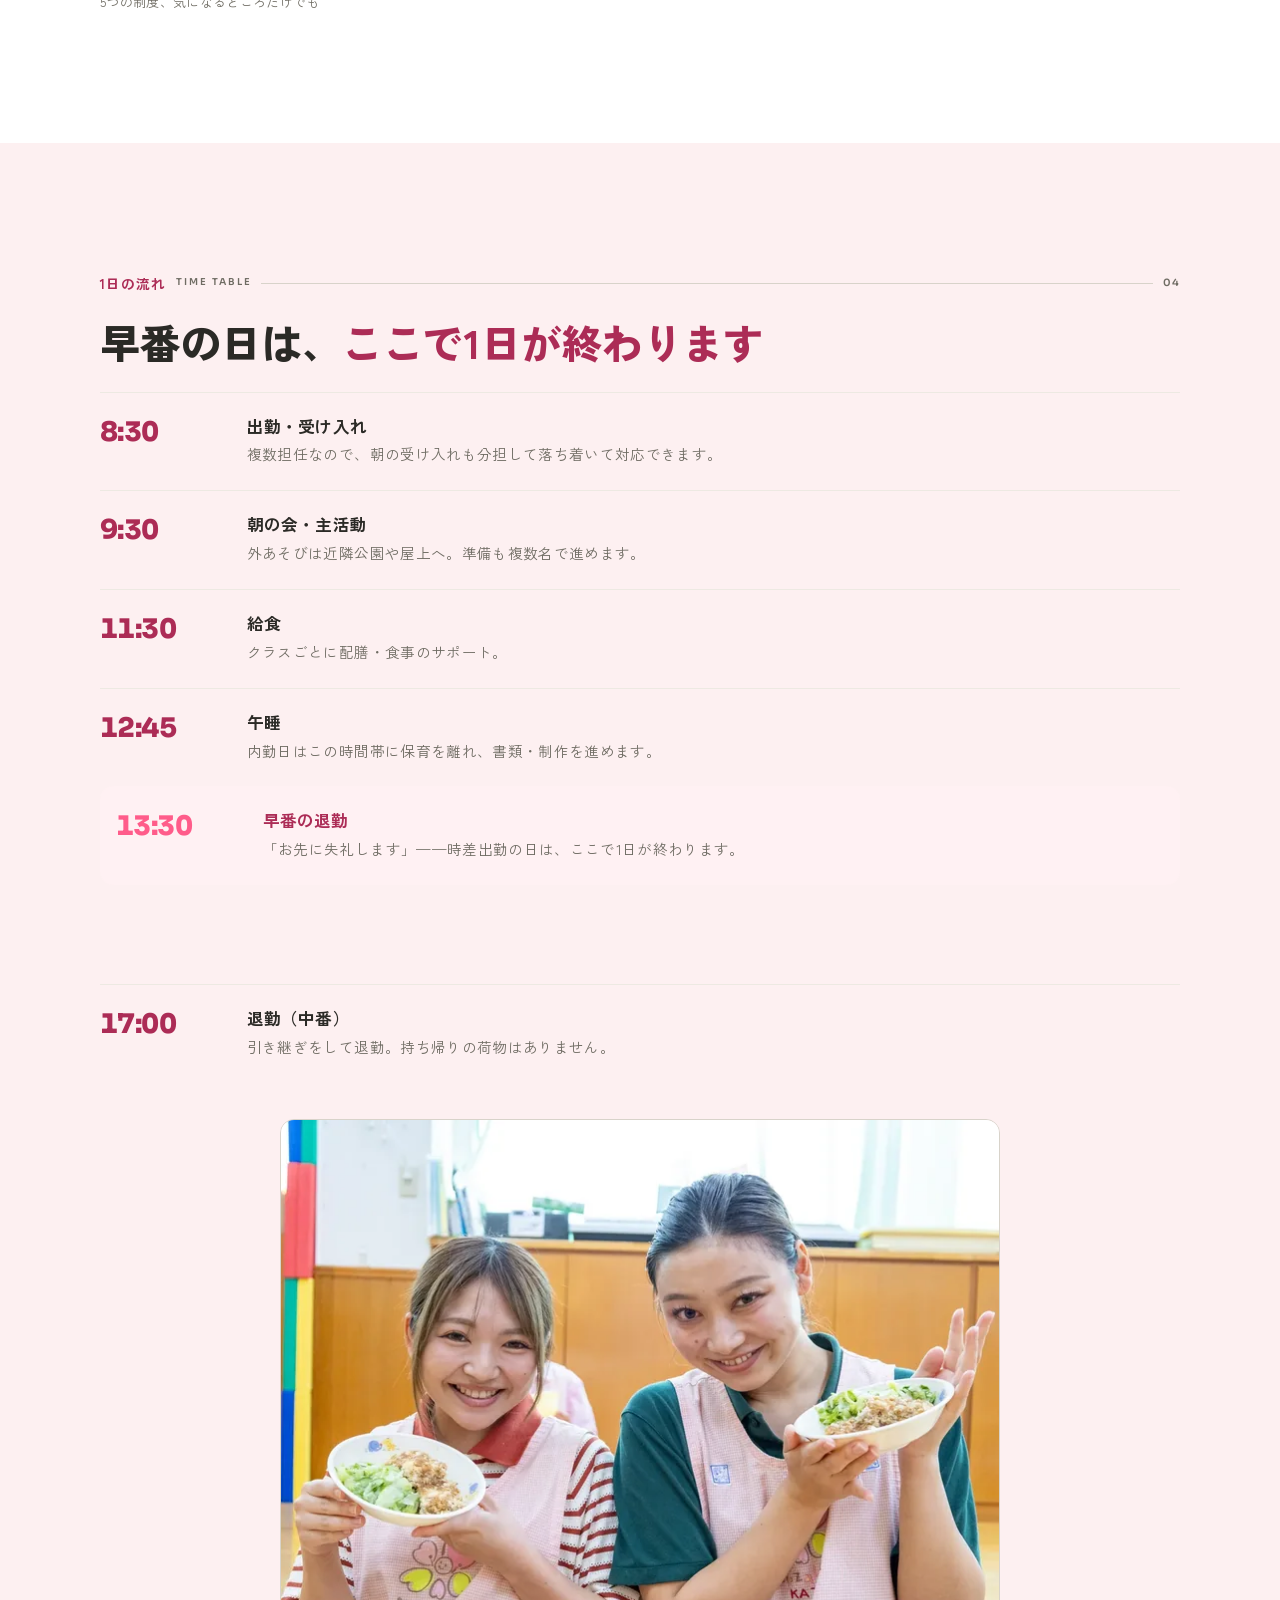
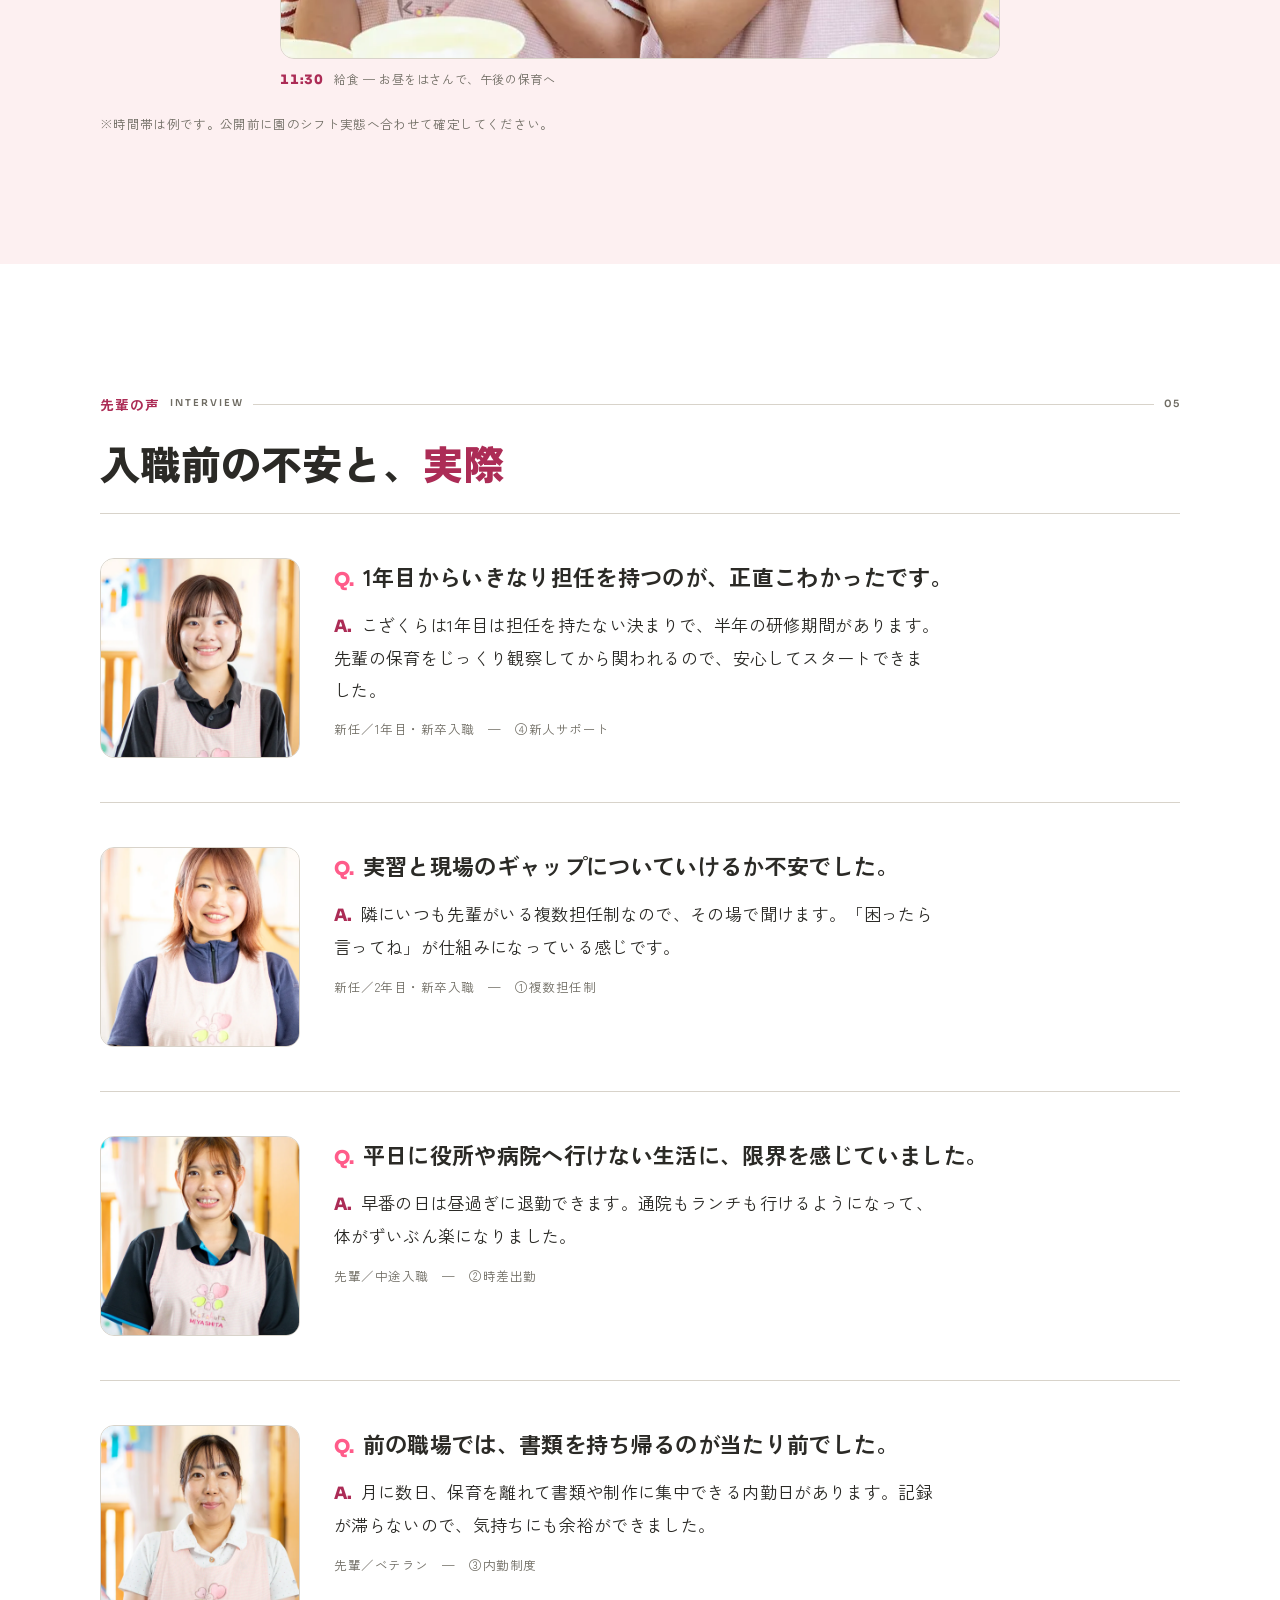
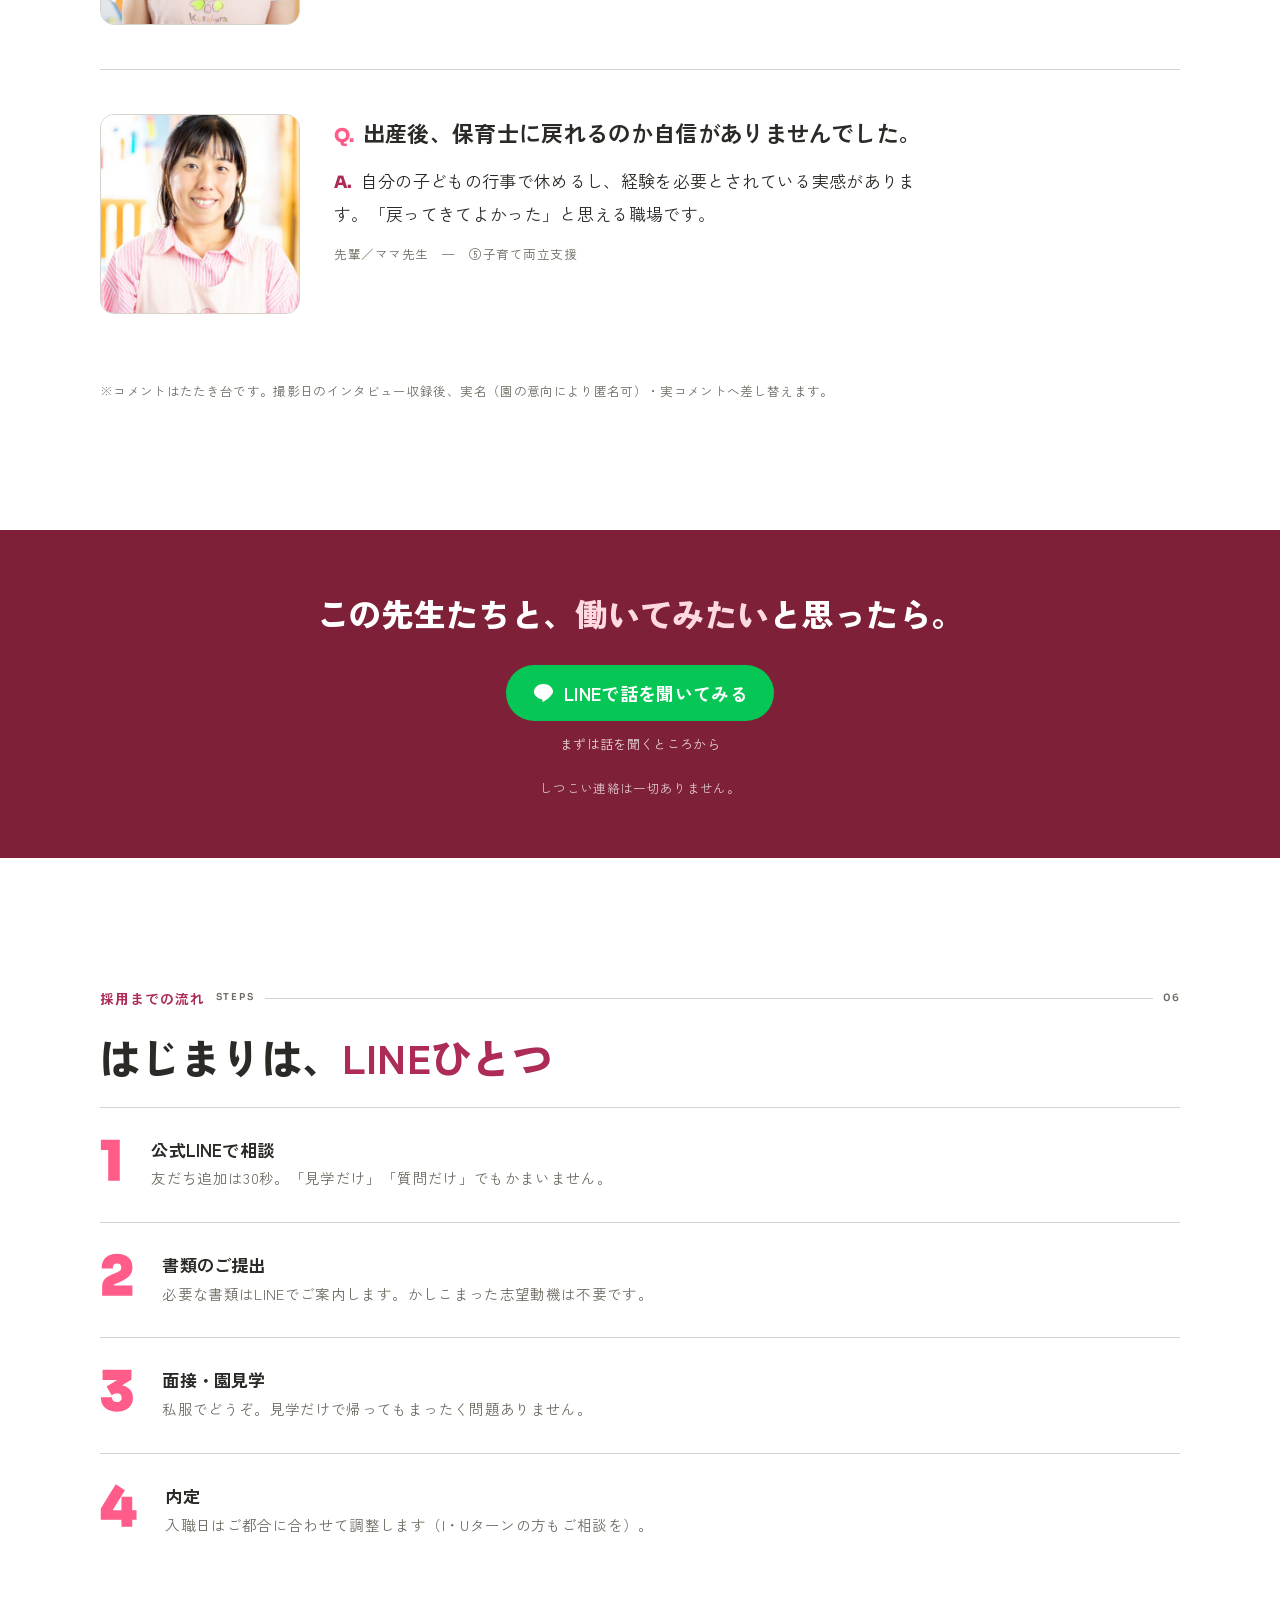
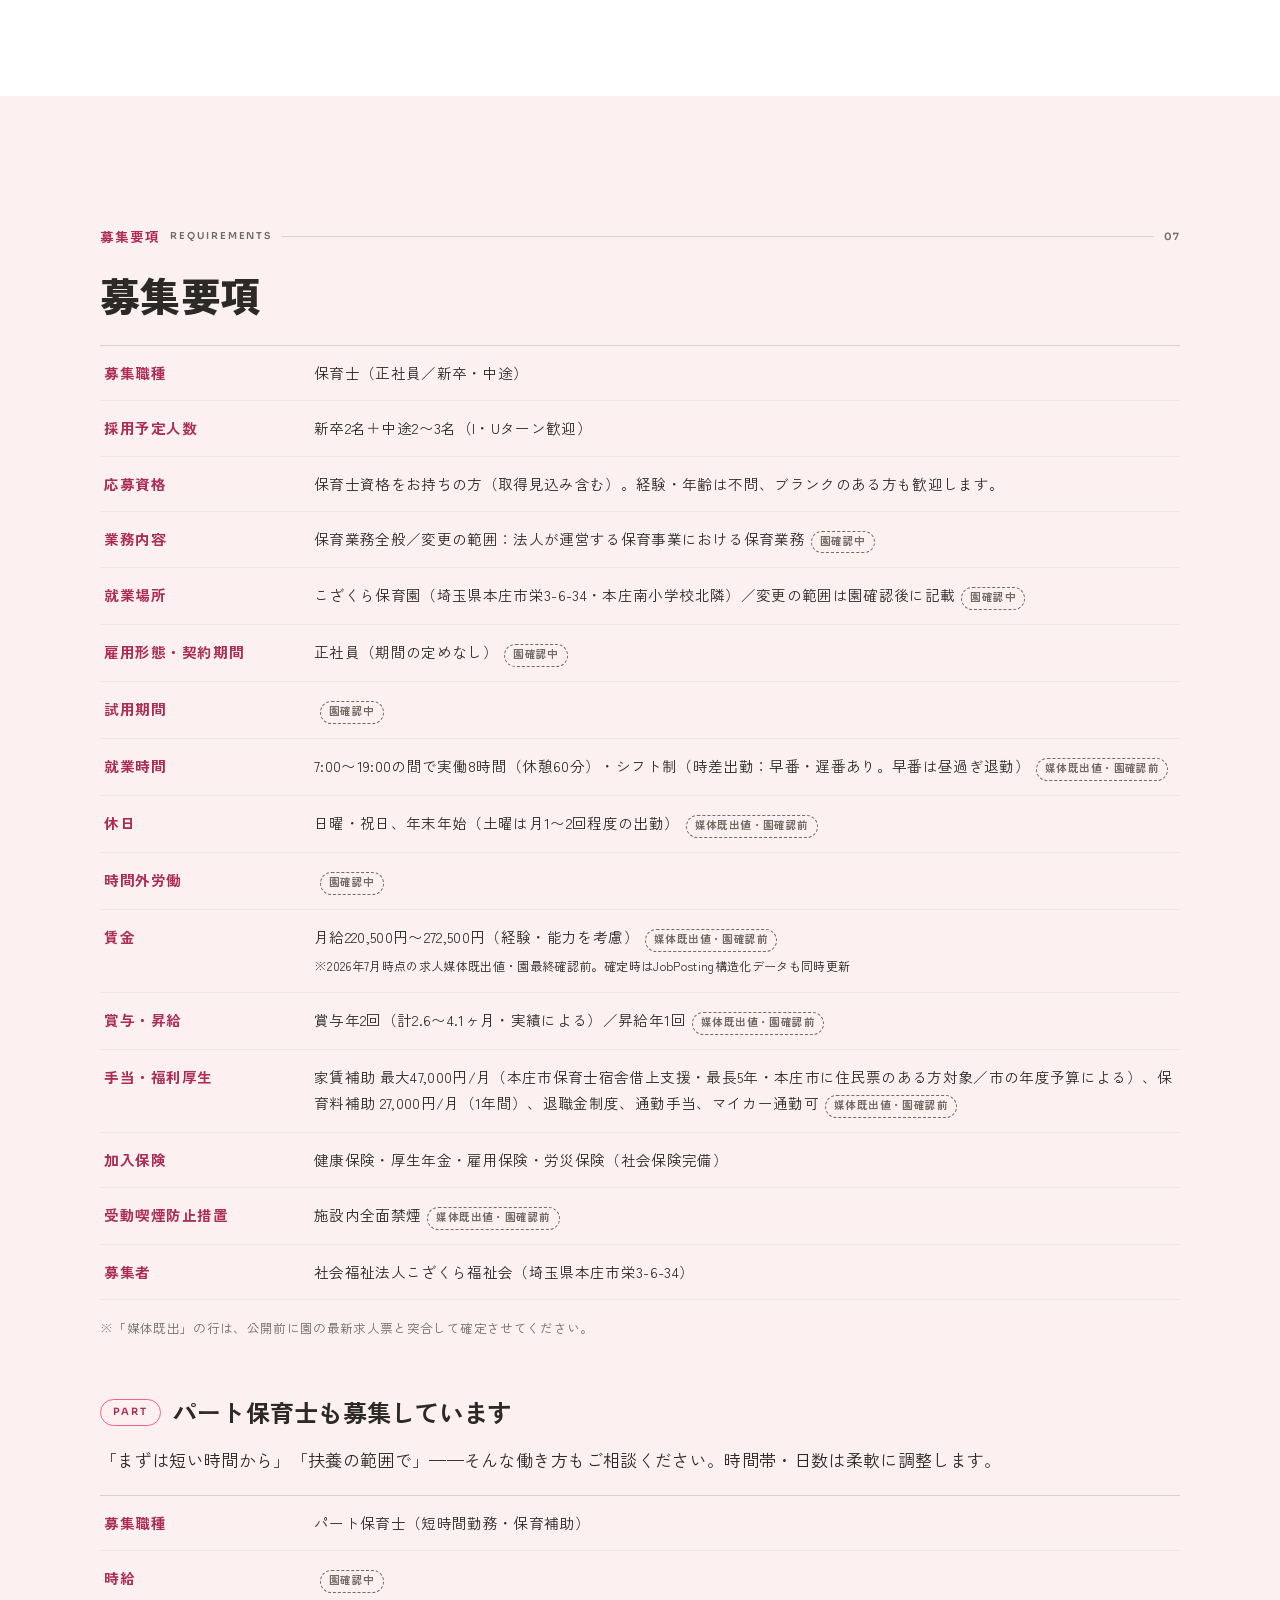
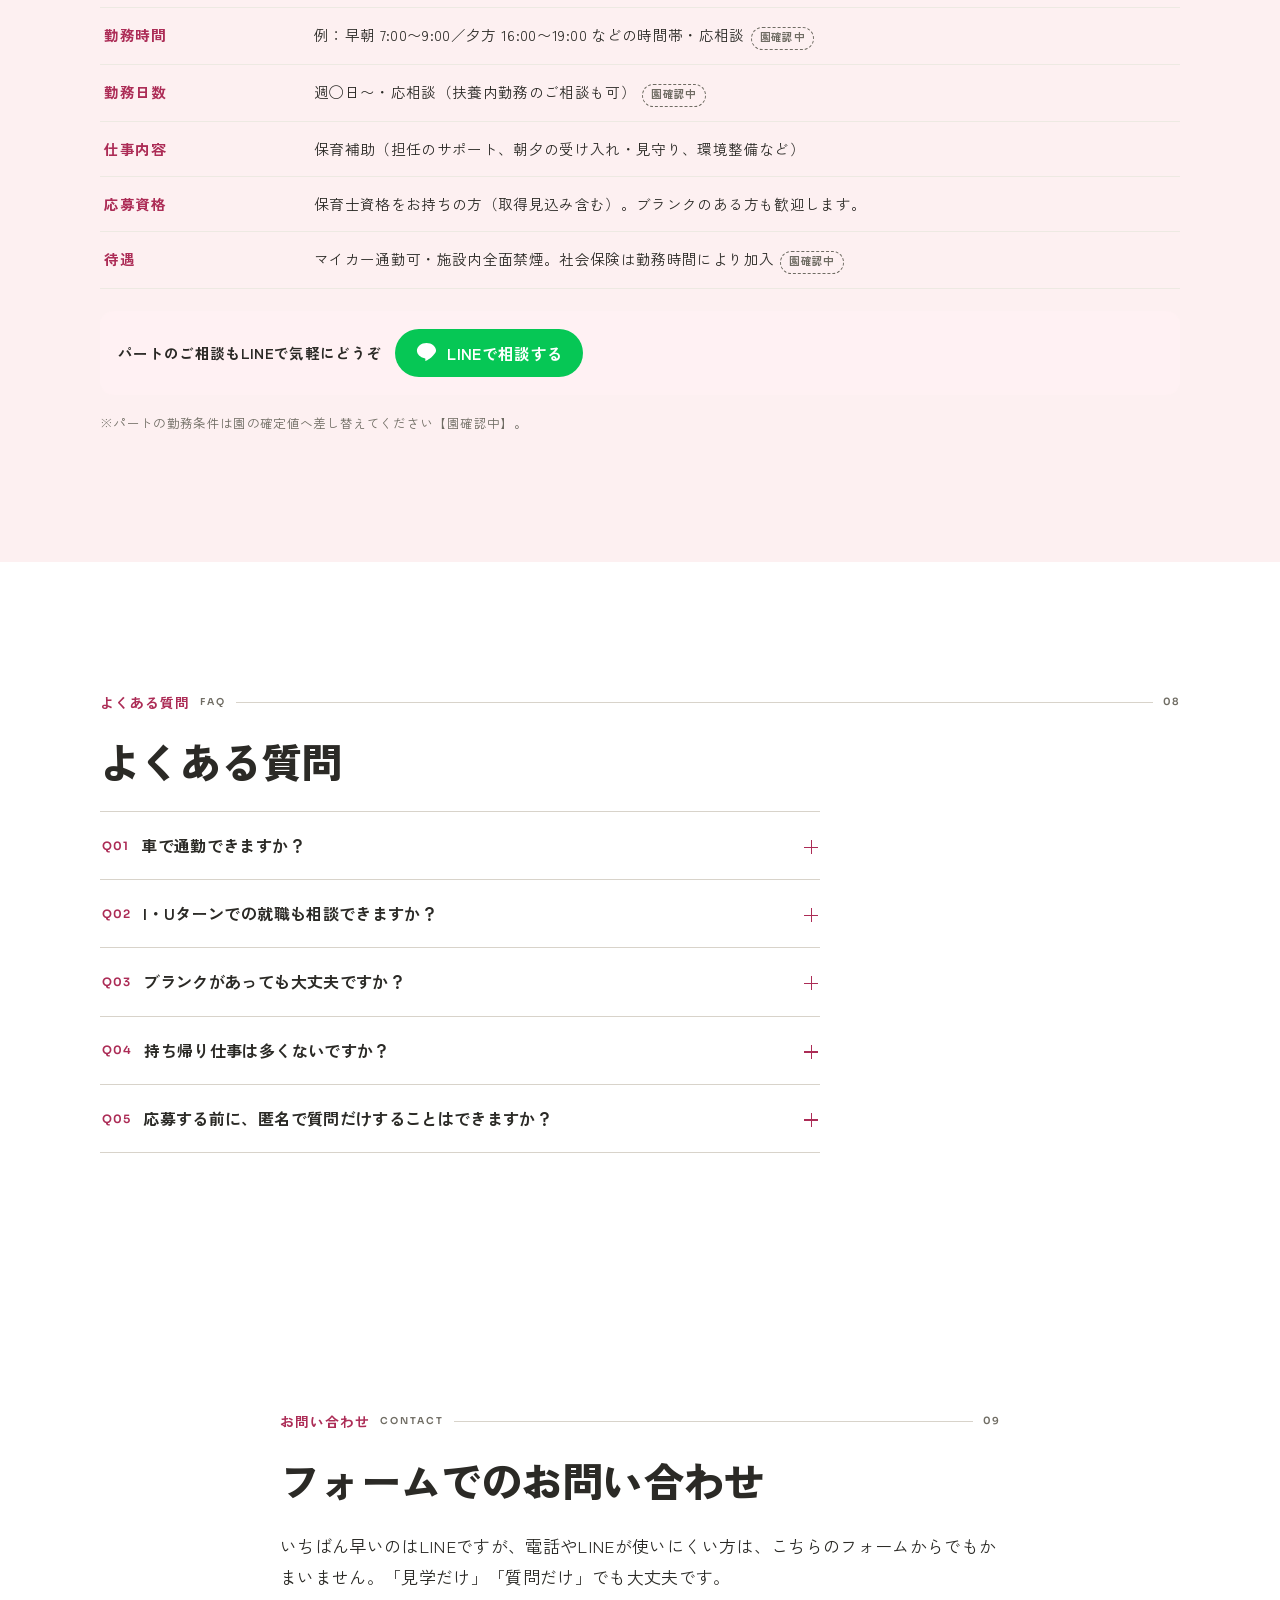
==== commit ccbf2d6e: "4案の日本語コピーを実在採用LP12本の型に合わせて全面校正 学習: 実在の保育士採用LP・一般求人原稿・日本語校閲規範を3方向で収集し型を抽出 監査: 4案の全可視テキストを1行ずつ検査（92件・ユ" ====
--- a/editorial.html
+++ b/editorial.html
@@ -32,7 +32,7 @@
 {"@type":"Question","name":"車で通勤できますか？","acceptedAnswer":{"@type":"Answer","text":"できます。マイカー通勤可で、JR高崎線「本庄駅」から徒歩23分の立地のため、車・自転車通勤の職員が多数です。"}},
 {"@type":"Question","name":"I・Uターンでの就職も相談できますか？","acceptedAnswer":{"@type":"Answer","text":"はい、歓迎します。本庄市に住民票を移して勤務する場合、市の制度による家賃補助（最大47,000円/月・最長5年）の対象になります。本庄駅周辺の家賃相場は都心より大幅に低く、新幹線なら東京駅まで約50分です。まずはLINEでご状況をお聞かせください。"}},
 {"@type":"Question","name":"ブランクがあっても大丈夫ですか？","acceptedAnswer":{"@type":"Answer","text":"大丈夫です。全クラス複数担任制のため、一人で抱え込まずに再スタートできます。研修期間で少しずつ感覚を取り戻せます。"}},
-{"@type":"Question","name":"持ち帰り仕事は多くないですか？","acceptedAnswer":{"@type":"Answer","text":"内勤制度（月数日、保育を離れて書類・制作・事務にあてる時間）で持ち帰り仕事を減らしています。記録が滞らない仕組みです。"}},
+{"@type":"Question","name":"持ち帰り仕事は多くないですか？","acceptedAnswer":{"@type":"Answer","text":"内勤制度で減らしています。月数日、保育を離れて書類・制作・事務にあてる時間があり、記録が滞らない仕組みです。"}},
 {"@type":"Question","name":"応募する前に、匿名で質問だけすることはできますか？","acceptedAnswer":{"@type":"Answer","text":"できます。LINEでは名乗らずに質問だけでもかまいません。応募や見学の意思が固まっていなくても、給与や休日など聞きにくいことこそ気軽にお尋ねください。"}}]}
 </script>
 <!-- ===== 構造化データ 3/3 Organization ===== -->
@@ -534,7 +534,7 @@
     </details>
     <!-- VAR:LINE_URL（全7箇所とも本番の公式LINE URLに差し替え） -->
     <a class="hd-cta" href="https://lin.ee/XXXXXXXX" target="_blank" rel="noopener" data-cta-location="header">
-      <svg class="ico" aria-hidden="true"><use href="#ico-line"/></svg><span>LINEで相談</span>
+      <svg class="ico" aria-hidden="true"><use href="#ico-line"/></svg><span>LINEで相談する</span>
     </a>
   </div>
 </header>
@@ -556,12 +556,12 @@
   <div class="wrap hero-grid">
     <div>
       <p class="hero-eyebrow"><span>本庄市・認可保育園</span><span>保育士募集（新卒・中途）</span></p>
-      <h1><span class="nw">“長く続けられる”には、</span><br><span class="hl nw">理由があります。</span></h1>
+      <h1><span class="nw">『長く続けられる』には、</span><br><span class="hl nw">理由があります。</span></h1>
       <p class="hero-lead"><span class="nw">複数担任制、</span><span class="nw">時差出勤、</span><span class="nw">内勤制度、</span><span class="nw">新人サポート、</span><span class="nw">子育て両立支援。</span>
         こざくら保育園が半世紀かけて積み上げてきたのは、気持ちではなく<strong>仕組み</strong>です。</p>
       <div class="hero-cta">
         <a class="btn-line" href="https://lin.ee/XXXXXXXX" target="_blank" rel="noopener" data-cta-location="hero">
-          <svg class="ico" aria-hidden="true"><use href="#ico-line"/></svg>まずはLINEで気軽に相談
+          <svg class="ico" aria-hidden="true"><use href="#ico-line"/></svg>まずはLINEで気軽に相談してみる
         </a>
         <span class="btn-sub">応募じゃなくてOK・既読スルーもOK</span>
       </div>
@@ -604,7 +604,7 @@
       <h2 class="sec-title" data-reveal>本庄市で、<em>いちばん大きな</em><br>保育園です</h2>
       <div data-reveal>
         <p class="sec-lead">こざくら保育園は昭和43年（1968年）創立。定員200名・職員約50名、本庄市で最大規模の認可保育園として、半世紀を超えてこの町の子どもたちを預かってきました。基本理念は「自主独立の精神を養う保育」。月1回、専任講師による音体教育（マーチング・太鼓・器楽合奏）があるのも特色です。</p>
-        <p class="sec-lead" style="margin-top:1.5em">規模が大きいからこそ、複数担任制やシフトの柔軟さ、保育を離れて事務作業をする時間など、「先生が長く続けられる仕組み」に人員を割けるのが私たちの強みです。同じ敷地には子育て支援センターと高齢者デイサービスが併設され、多世代が行き交う環境です。</p>
+        <p class="sec-lead" style="margin-top:1.5em">規模が大きいからこそ、複数担任制、シフトの柔軟さ、保育を離れて事務にあてる時間といった「先生が長く続けられる仕組み」に人員を割けるのが私たちの強みです。同じ敷地には子育て支援センターと高齢者デイサービスが併設され、多世代が行き交う環境です。</p>
         <p class="sec-note">※職員数・肩書きの正式表記は園確認中</p>
       </div>
     </div>
@@ -661,7 +661,7 @@
     </div>
 
     <div class="disclosure" data-reveal>
-      <p><span class="q">“</span>ここに載せていない数字も、聞いていただければ答えます。都合のよい数字だけを選んで見せることはしません。<span class="q">”</span></p>
+      <p><span class="q">「</span>ここに載せていない数字も、聞いていただければ答えます。都合のよい数字だけを選んで見せることはしません。<span class="q">」</span></p>
     </div>
     <p class="sec-note">※数値は2026年6月時点・園の最終確認前の暫定値を含みます。公開前に必ず差し替えてください。</p>
   </div>
@@ -680,7 +680,7 @@
         <li><span class="fm-fear">人間関係で消耗しない？ ひとりで抱え込まない？</span><span class="fm-ar">→</span><span class="fm-sys"><span class="no">01</span>複数担任制</span></li>
         <li><span class="fm-fear">平日にしかできない用事は、いつ済ませる？</span><span class="fm-ar">→</span><span class="fm-sys"><span class="no">02</span>時差出勤</span></li>
         <li><span class="fm-fear">書類の持ち帰り、また増えない？</span><span class="fm-ar">→</span><span class="fm-sys"><span class="no">03</span>内勤制度</span></li>
-        <li><span class="fm-fear">1年目からいきなり担任は、こわい。</span><span class="fm-ar">→</span><span class="fm-sys"><span class="no">04</span>新人サポート</span></li>
+        <li><span class="fm-fear">1年目からいきなり担任は、こわくない？</span><span class="fm-ar">→</span><span class="fm-sys"><span class="no">04</span>新人サポート</span></li>
         <li><span class="fm-fear">出産・子育てのあとも、続けられる？</span><span class="fm-ar">→</span><span class="fm-sys"><span class="no">05</span>子育て両立支援</span></li>
       </ul>
     </div>
@@ -690,9 +690,9 @@
       <div>
         <span class="feat-tag">全員に</span>
         <h3>複数担任制</h3>
-        <p class="feat-sub">人間関係の安心・ひとりで抱えない</p>
-        <p>クラスを複数の先生で受け持ちます。業務の負担が軽くなるだけでなく、保育観がひとりに偏らず、先生同士が学び合えます。</p>
-        <p class="feat-voice">「困ってもすぐ相談できるし、他の先生から学べます。休みも取りやすいです」<b>先輩保育士</b>（※収録後に実コメントへ差し替え）</p>
+        <p class="feat-sub">ひとりで抱え込まずに働ける</p>
+        <p>クラスを複数の先生で受け持ちます。負担が軽くなるだけでなく、保育観がひとりに偏らず、先生同士で学び合えるのも利点です。</p>
+        <p class="feat-voice">「困ってもすぐ相談できるし、他の先生から学べます。休みも取りやすいです」<b>先輩保育士</b>（※収録後に差し替え）</p>
       </div>
     </div>
     <div class="feat" data-reveal>
@@ -701,7 +701,7 @@
         <span class="feat-tag">中途の方に</span>
         <h3>時差出勤（早番・遅番）</h3>
         <p class="feat-sub">早番の日は昼過ぎに退勤</p>
-        <p>役所・病院・銀行——平日にしかできない用事を済ませる時間を、シフトの中で確保できます。</p>
+        <p>役所も、病院も、銀行も。平日にしかできない用事のための時間を、シフトの中で確保しています。</p>
         <p class="feat-voice">「通院にもランチにも行けるようになって、体が楽になりました」<b>先輩保育士</b>（※収録後に差し替え）</p>
       </div>
     </div>
@@ -711,7 +711,7 @@
         <span class="feat-tag">中途の方に</span>
         <h3>内勤制度</h3>
         <p class="feat-sub">月数日、保育を離れて書類・制作の時間</p>
-        <p>書類・制作・事務のための時間を勤務の中に確保。持ち帰り仕事を減らすための、こざくらの答えです。</p>
+        <p>書類・制作・事務にあてる時間を、勤務の中に確保しています。持ち帰りを減らすための、こざくらの答えです。</p>
         <p class="feat-voice">「持ち帰りが減って、記録も滞らなくなりました」<b>先輩保育士</b>（※収録後に差し替え）</p>
       </div>
     </div>
@@ -726,7 +726,7 @@
         <span class="feat-tag">新卒の方に</span>
         <h3>新人サポート</h3>
         <p class="feat-sub">1年目は担任なし＋半年の研修期間</p>
-        <p>1年目から担任を持たせません。半年の研修期間で、先輩の保育をじっくり見て学んでからスタートできます。</p>
+        <p>1年目は、担任を持ちません。半年の研修期間に先輩の保育をじっくり見て、学んでからのスタートです。</p>
         <p class="feat-voice">「子どもたちをじっくり観察できて、安心して始められました」<b>新任保育士</b>（※収録後に差し替え）</p>
       </div>
     </div>
@@ -736,7 +736,7 @@
         <span class="feat-tag">中途の方に</span>
         <h3>子育て両立支援</h3>
         <p class="feat-sub">結婚・出産後も、経験を活かして働ける</p>
-        <p>ライフイベントの後も続けられるように。子育て中の先生が経験を活かして活躍しています。</p>
+        <p>結婚・出産のあとも、続けられる職場です。実際に、子育て中の先生が経験を活かして働いています。</p>
         <p class="feat-voice">「自分の子の行事に行けるし、ここで必要とされている実感があります」<b>ママ先生</b>（※収録後に差し替え）</p>
       </div>
     </div>
@@ -764,7 +764,7 @@
       <li data-reveal><span class="t num">9:30</span><div><h3>朝の会・主活動</h3><p>外あそびは近隣公園や屋上へ。準備も複数名で進めます。</p></div></li>
       <li data-reveal><span class="t num">11:30</span><div><h3>給食</h3><p>クラスごとに配膳・食事のサポート。</p></div></li>
       <li data-reveal><span class="t num">12:45</span><div><h3>午睡</h3><p>内勤日はこの時間帯に保育を離れ、書類・制作を進めます。</p></div></li>
-      <li class="hi" data-reveal><span class="t num">13:30</span><div><h3>早番の先生は退勤</h3><p>「お先に失礼します」——時差出勤の日は、ここで1日が終わります。</p></div></li>
+      <li class="hi" data-reveal><span class="t num">13:30</span><div><h3>早番の退勤</h3><p>「お先に失礼します」——時差出勤の日は、ここで1日が終わります。</p></div></li>
       <li data-reveal><span class="t num">15:00</span><div><h3>おやつ・自由あそび</h3><p>降園まで子どもとじっくり関わる時間。</p></div></li>
       <li data-reveal><span class="t num">17:00</span><div><h3>退勤（中番）</h3><p>引き継ぎをして退勤。持ち帰りの荷物はありません。</p></div></li>
     </ul>
@@ -773,7 +773,7 @@
       <img class="pchap-img" src="images/daily-2.webp?v=20260806" srcset="images/daily-2-720.webp?v=20260806 720w, images/daily-2.webp?v=20260806 1200w" sizes="(min-width:900px) 720px, calc(100vw - 40px)" width="1200" height="900" alt="給食を手に笑顔を見せる2人の保育士" loading="lazy">
       <figcaption class="pchap-cap"><span class="no num">11:30</span>給食 — お昼をはさんで、午後の保育へ</figcaption>
     </figure>
-    <p class="sec-note">※時間帯は例です。公開前に園のシフト実態に合わせて確定してください【園確認中】。</p>
+    <p class="sec-note">※時間帯は例です。公開前に園のシフト実態へ合わせて確定してください。</p>
   </div>
 </section>
 
@@ -786,7 +786,7 @@
     <div class="voice" data-reveal>
       <img class="ph ph--sq" src="images/staff-1.webp?v=20260806" width="900" height="1200" alt="新任1年目の保育士" loading="lazy">
       <div>
-        <p class="voice-q"><span class="qm">Q.</span>1年目からいきなり担任を持つのが、正直こわかった。</p>
+        <p class="voice-q"><span class="qm">Q.</span>1年目からいきなり担任を持つのが、正直こわかったです。</p>
         <p class="voice-a"><span class="am">A.</span>こざくらは1年目は担任を持たない決まりで、半年の研修期間があります。先輩の保育をじっくり観察してから関われるので、安心してスタートできました。</p>
         <p class="voice-meta">新任／1年目・新卒入職　—　④新人サポート</p>
       </div>
@@ -819,7 +819,7 @@
       <img class="ph ph--sq" src="images/staff-5.webp?v=20260806" width="900" height="1200" alt="子育て中の保育士" loading="lazy">
       <div>
         <p class="voice-q"><span class="qm">Q.</span>出産後、保育士に戻れるのか自信がありませんでした。</p>
-        <p class="voice-a"><span class="am">A.</span>自分の子どもの行事で休めるし、経験を必要としてもらえる。「戻ってきてよかった」と思える職場です。</p>
+        <p class="voice-a"><span class="am">A.</span>自分の子どもの行事で休めるし、経験を必要とされている実感があります。「戻ってきてよかった」と思える職場です。</p>
         <p class="voice-meta">先輩／ママ先生　—　⑤子育て両立支援</p>
       </div>
     </div>
@@ -892,7 +892,7 @@
           <dt>勤務時間</dt><dd>例：早朝 7:00〜9:00／夕方 16:00〜19:00 などの時間帯・応相談<span class="tent">園確認中</span></dd>
           <dt>勤務日数</dt><dd>週◯日〜・応相談（扶養内勤務のご相談も可）<span class="tent">園確認中</span></dd>
           <dt>仕事内容</dt><dd>保育補助（担任のサポート、朝夕の受け入れ・見守り、環境整備など）</dd>
-          <dt>応募資格</dt><dd>保育士資格をお持ちの方（ブランクのある方も歓迎）。資格の有無についてはご相談ください。</dd>
+          <dt>応募資格</dt><dd>保育士資格をお持ちの方（取得見込み含む）。ブランクのある方も歓迎します。</dd>
           <dt>待遇</dt><dd>マイカー通勤可・施設内全面禁煙。社会保険は勤務時間により加入<span class="tent">園確認中</span></dd>
         </dl>
       </div>
@@ -927,7 +927,7 @@
       </details>
       <details>
         <summary><span class="qno">Q04</span><span>持ち帰り仕事は多くないですか？</span><span class="mk" aria-hidden="true"></span></summary>
-        <p class="a">内勤制度（月数日、保育を離れて書類・制作・事務にあてる時間）で持ち帰り仕事を減らしています。記録が滞らない仕組みです。</p>
+        <p class="a">内勤制度で減らしています。月数日、保育を離れて書類・制作・事務にあてる時間があり、記録が滞らない仕組みです。</p>
       </details>
       <!-- 「直接応募は怖い」という安心需要への直球回答（内部リサーチ 2026-06-26 採用課題構造分析より） -->
       <details>
@@ -996,7 +996,7 @@
       <dl>
         <dt>所在地</dt><dd>〒367-0046 埼玉県本庄市栄3-6-34（本庄南小学校の北隣）</dd>
         <dt>電車</dt><dd>JR高崎線「本庄駅」徒歩23分／上越新幹線「本庄早稲田駅」徒歩27分（東京駅まで新幹線約50分）</dd>
-        <dt>車・自転車</dt><dd>マイカー通勤可（関越道・本庄児玉ICからも近い車社会エリアです）</dd>
+        <dt>車・自転車</dt><dd>マイカー通勤可（関越道・本庄児玉ICが近く、車移動が中心のエリアです）</dd>
       </dl>
       <div class="access-bars" data-reveal>
         <div class="abar"><span class="ab-l">本庄駅から徒歩</span><span class="ab-t"><span class="ab-f" style="--w:.46"></span></span><span class="ab-v num">23分</span></div>
@@ -1031,7 +1031,7 @@
 <div class="sticky" id="stickyCta">
   <a class="s-tel" href="tel:0495225812" aria-label="電話する"><svg width="20" height="20" aria-hidden="true"><use href="#ico-tel"/></svg></a>
   <a class="btn-line s-line" href="https://lin.ee/XXXXXXXX" target="_blank" rel="noopener" data-cta-location="sticky">
-    <svg class="ico" aria-hidden="true"><use href="#ico-line"/></svg>LINEで気軽に相談
+    <svg class="ico" aria-hidden="true"><use href="#ico-line"/></svg>LINEで気軽に相談する
   </a>
 </div>
 
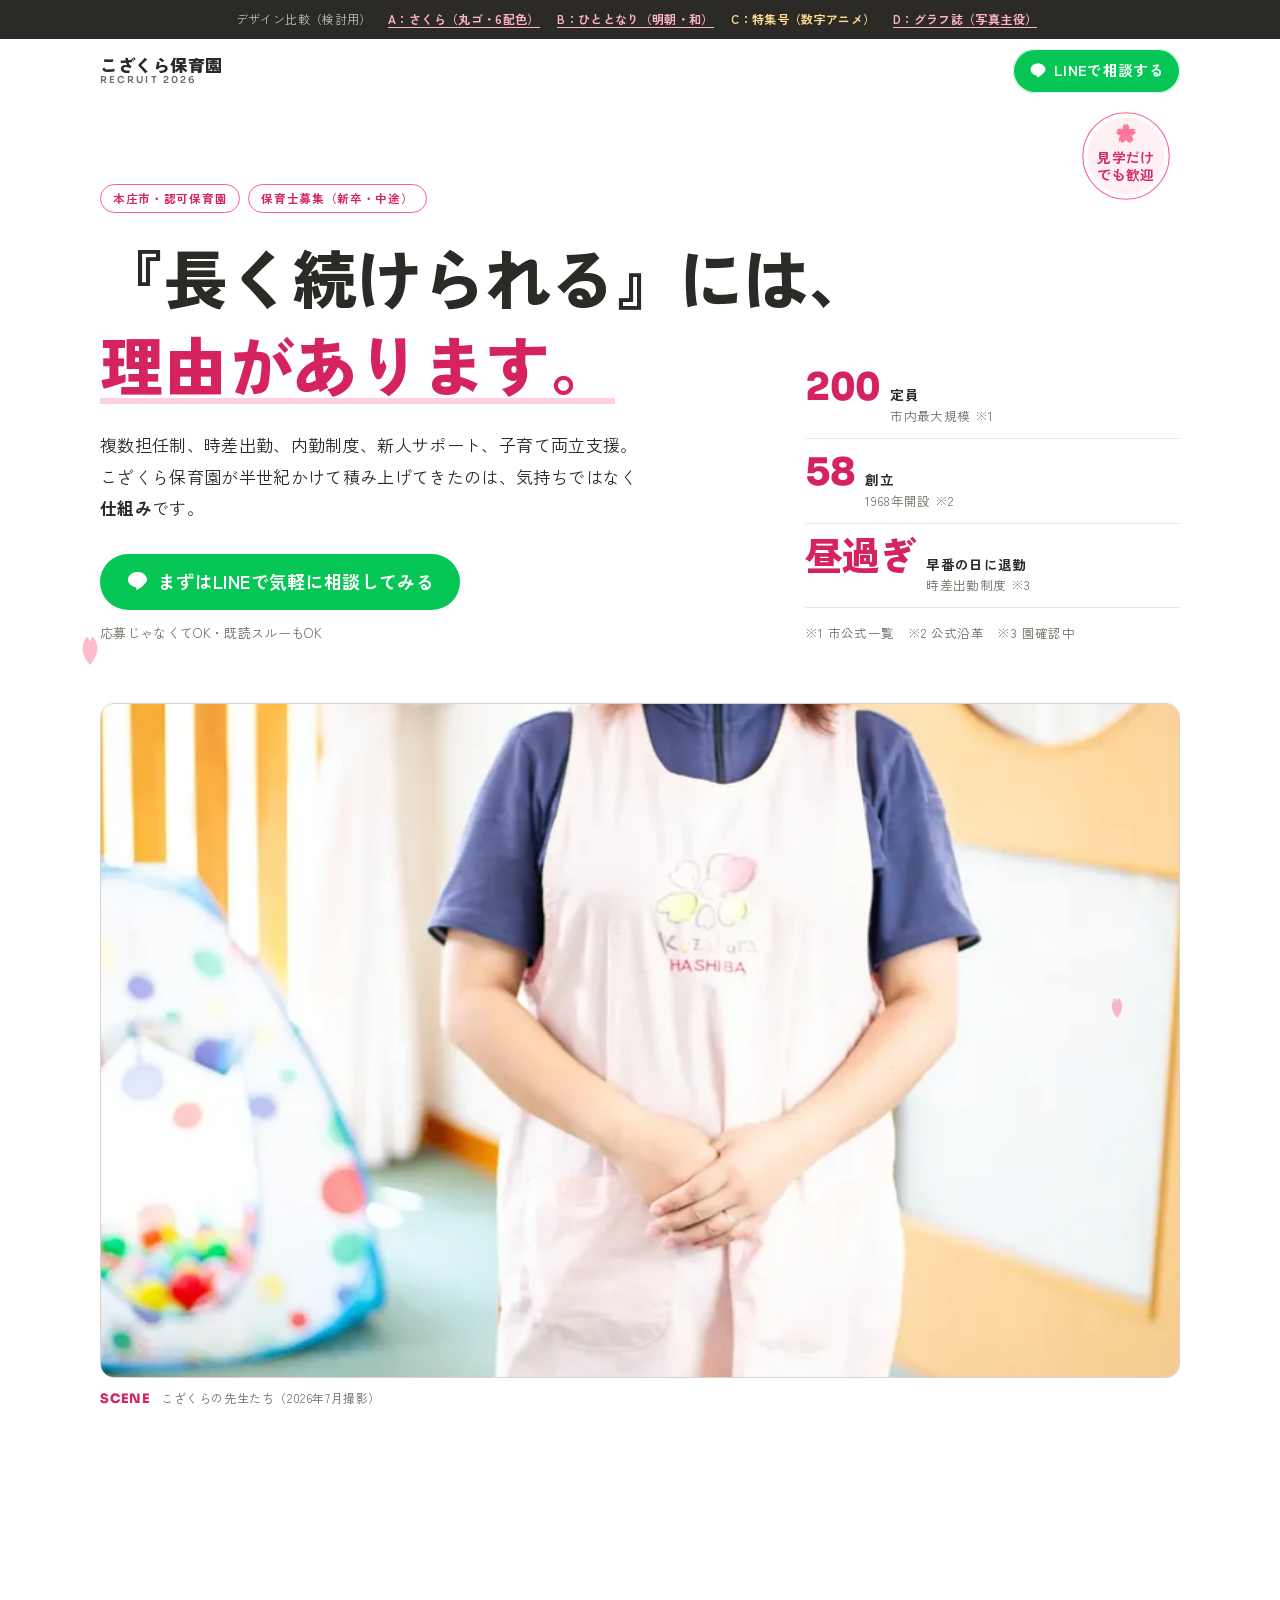
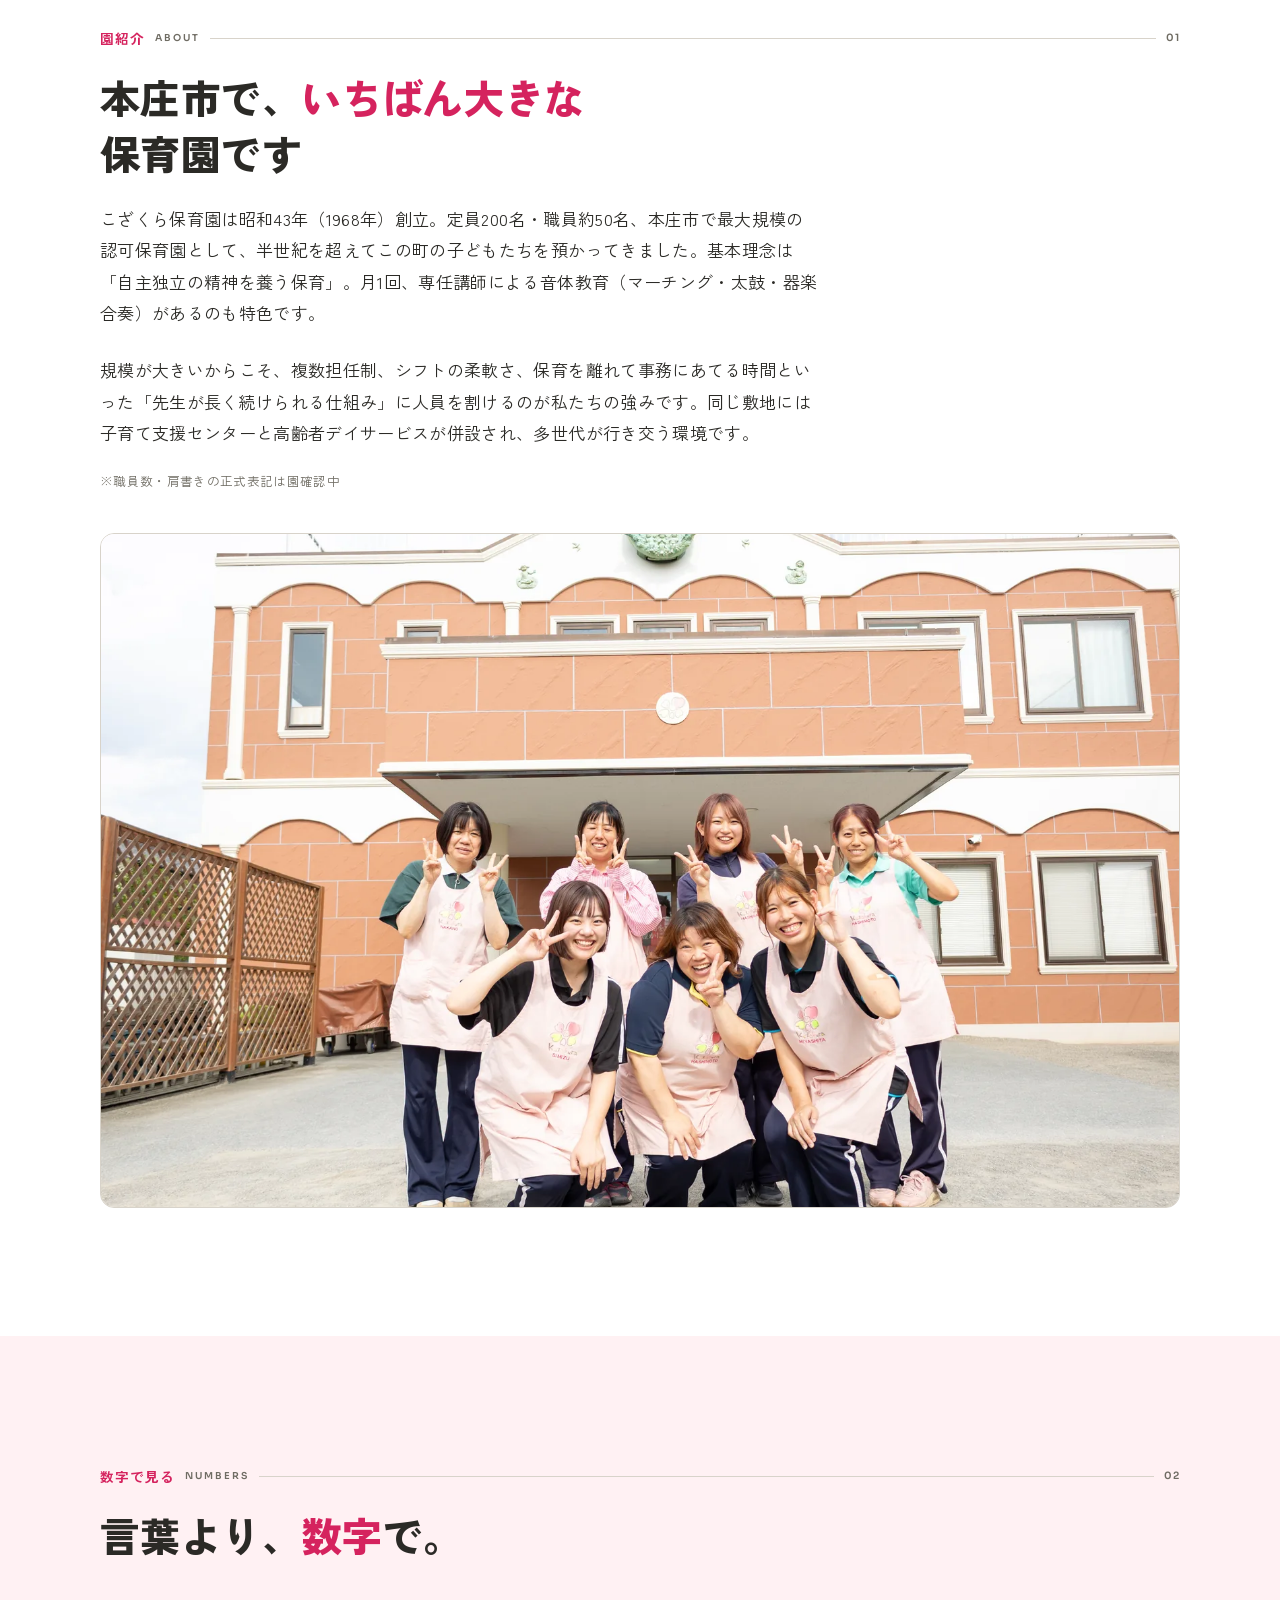
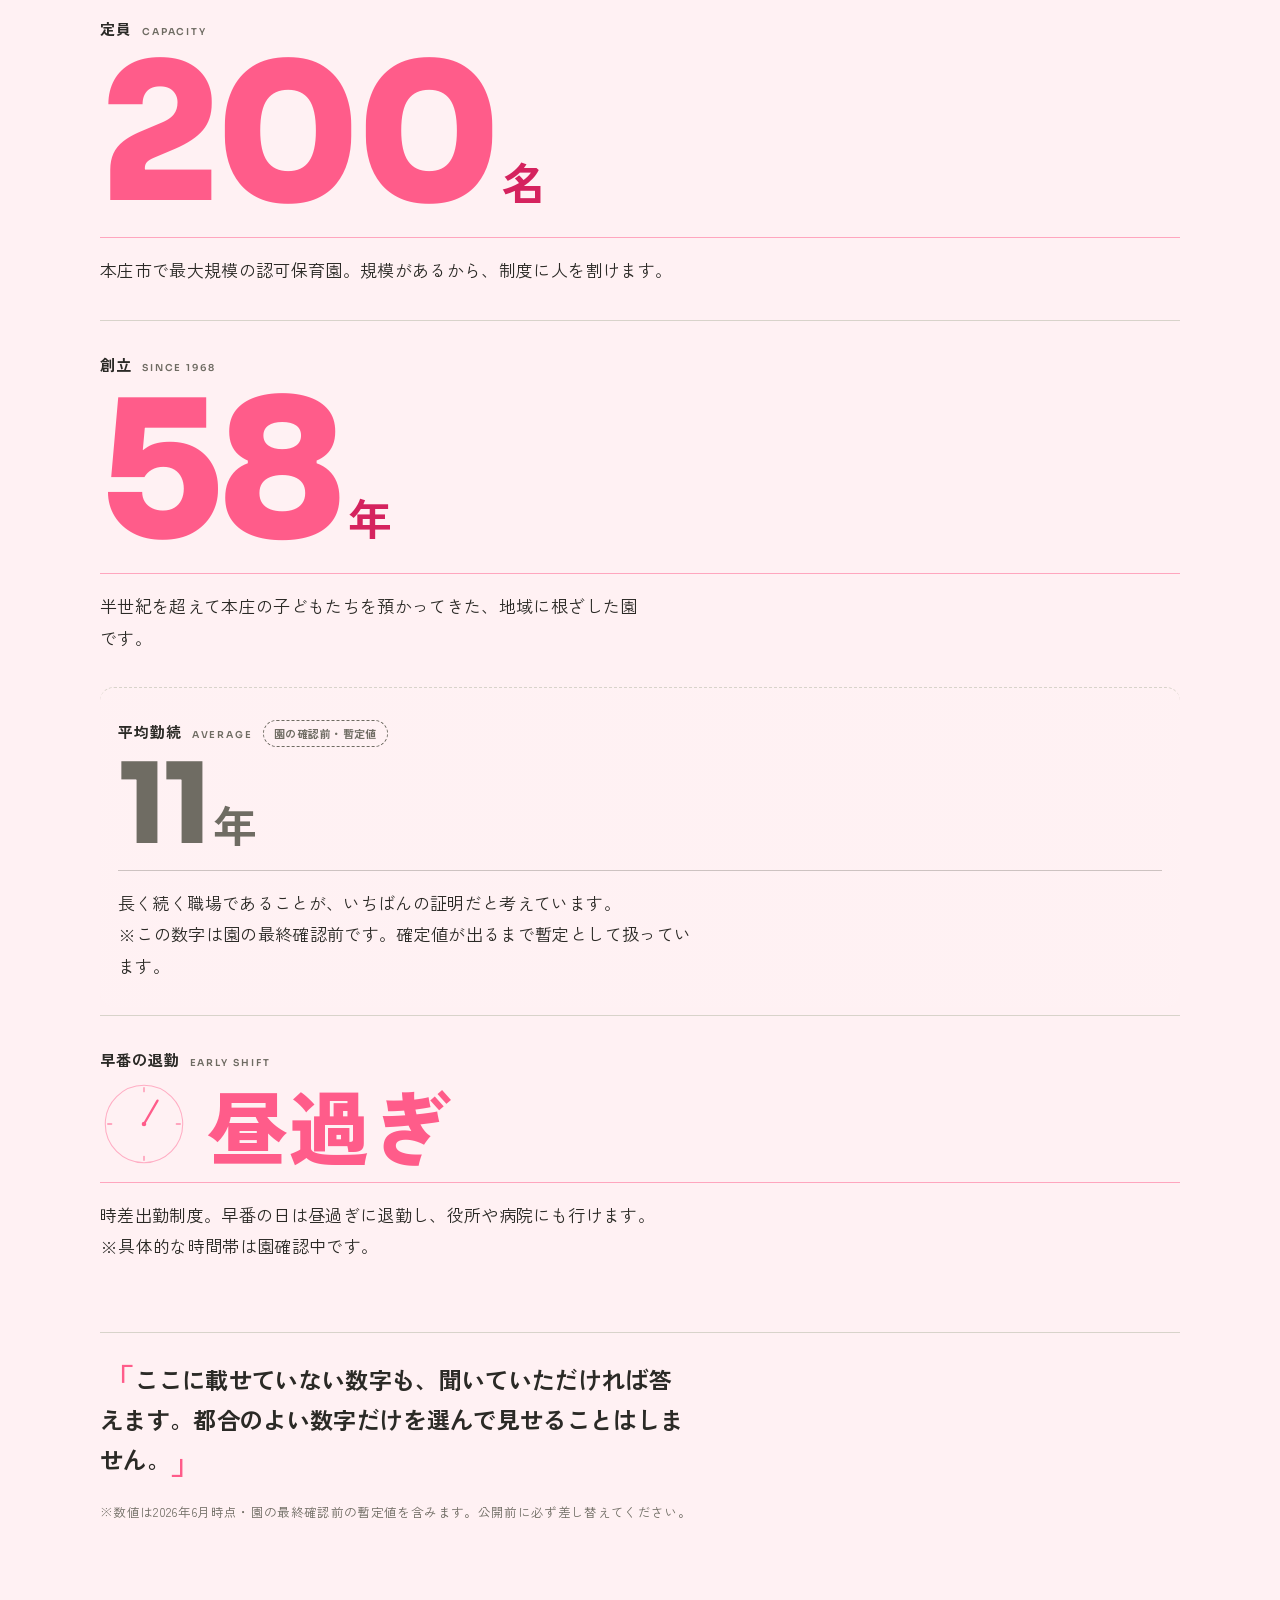
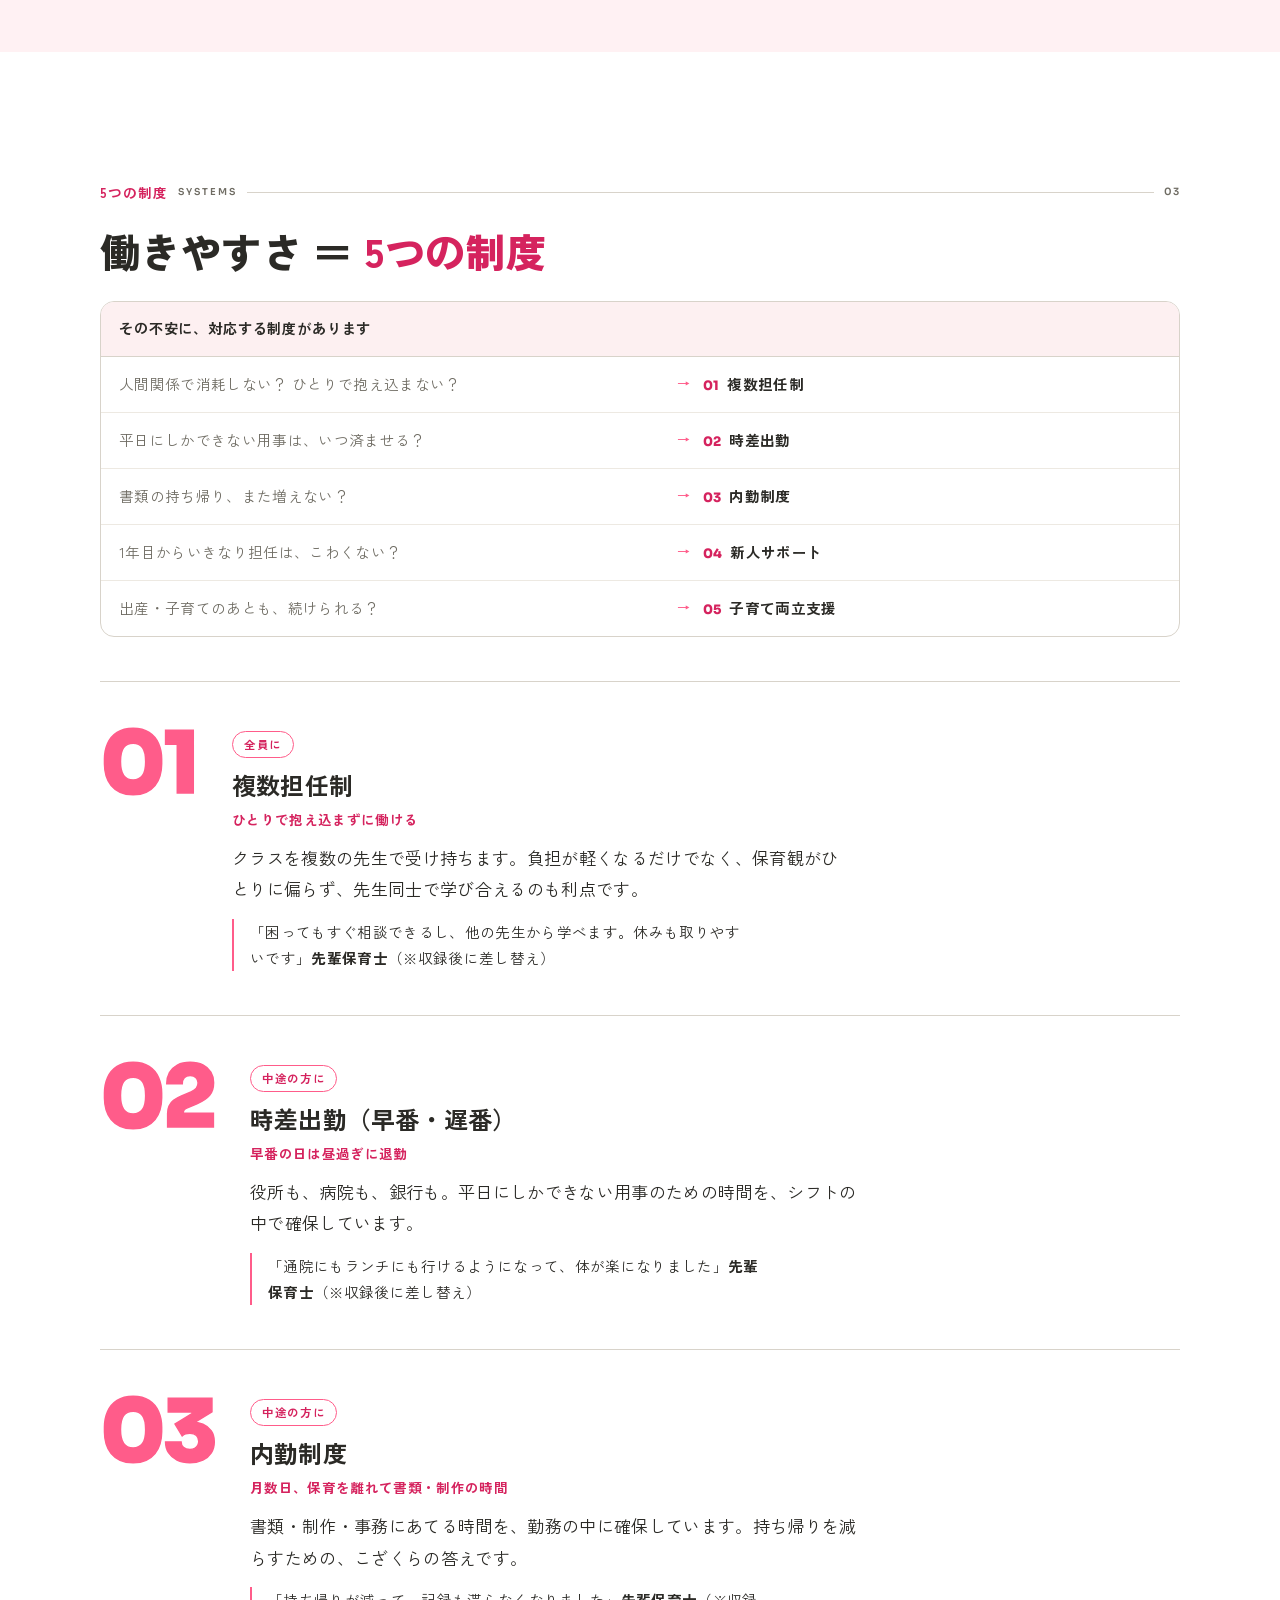
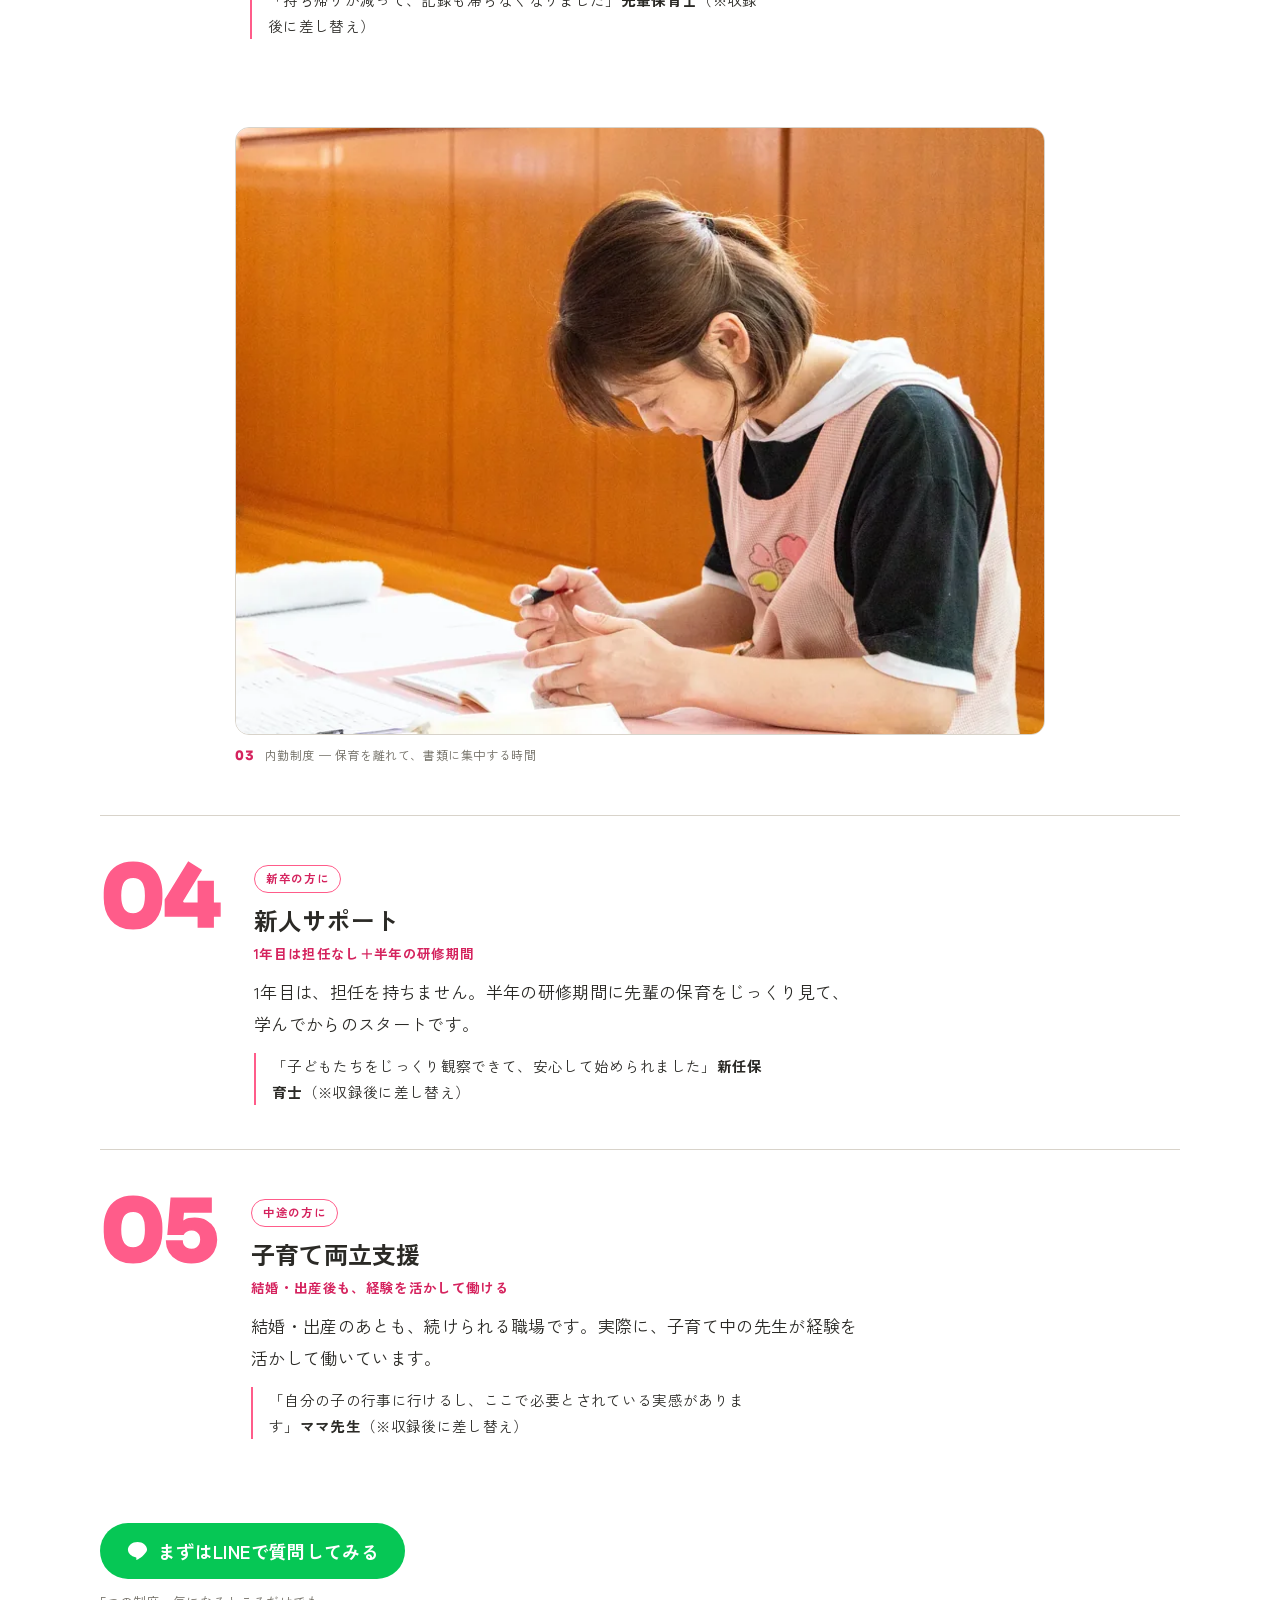
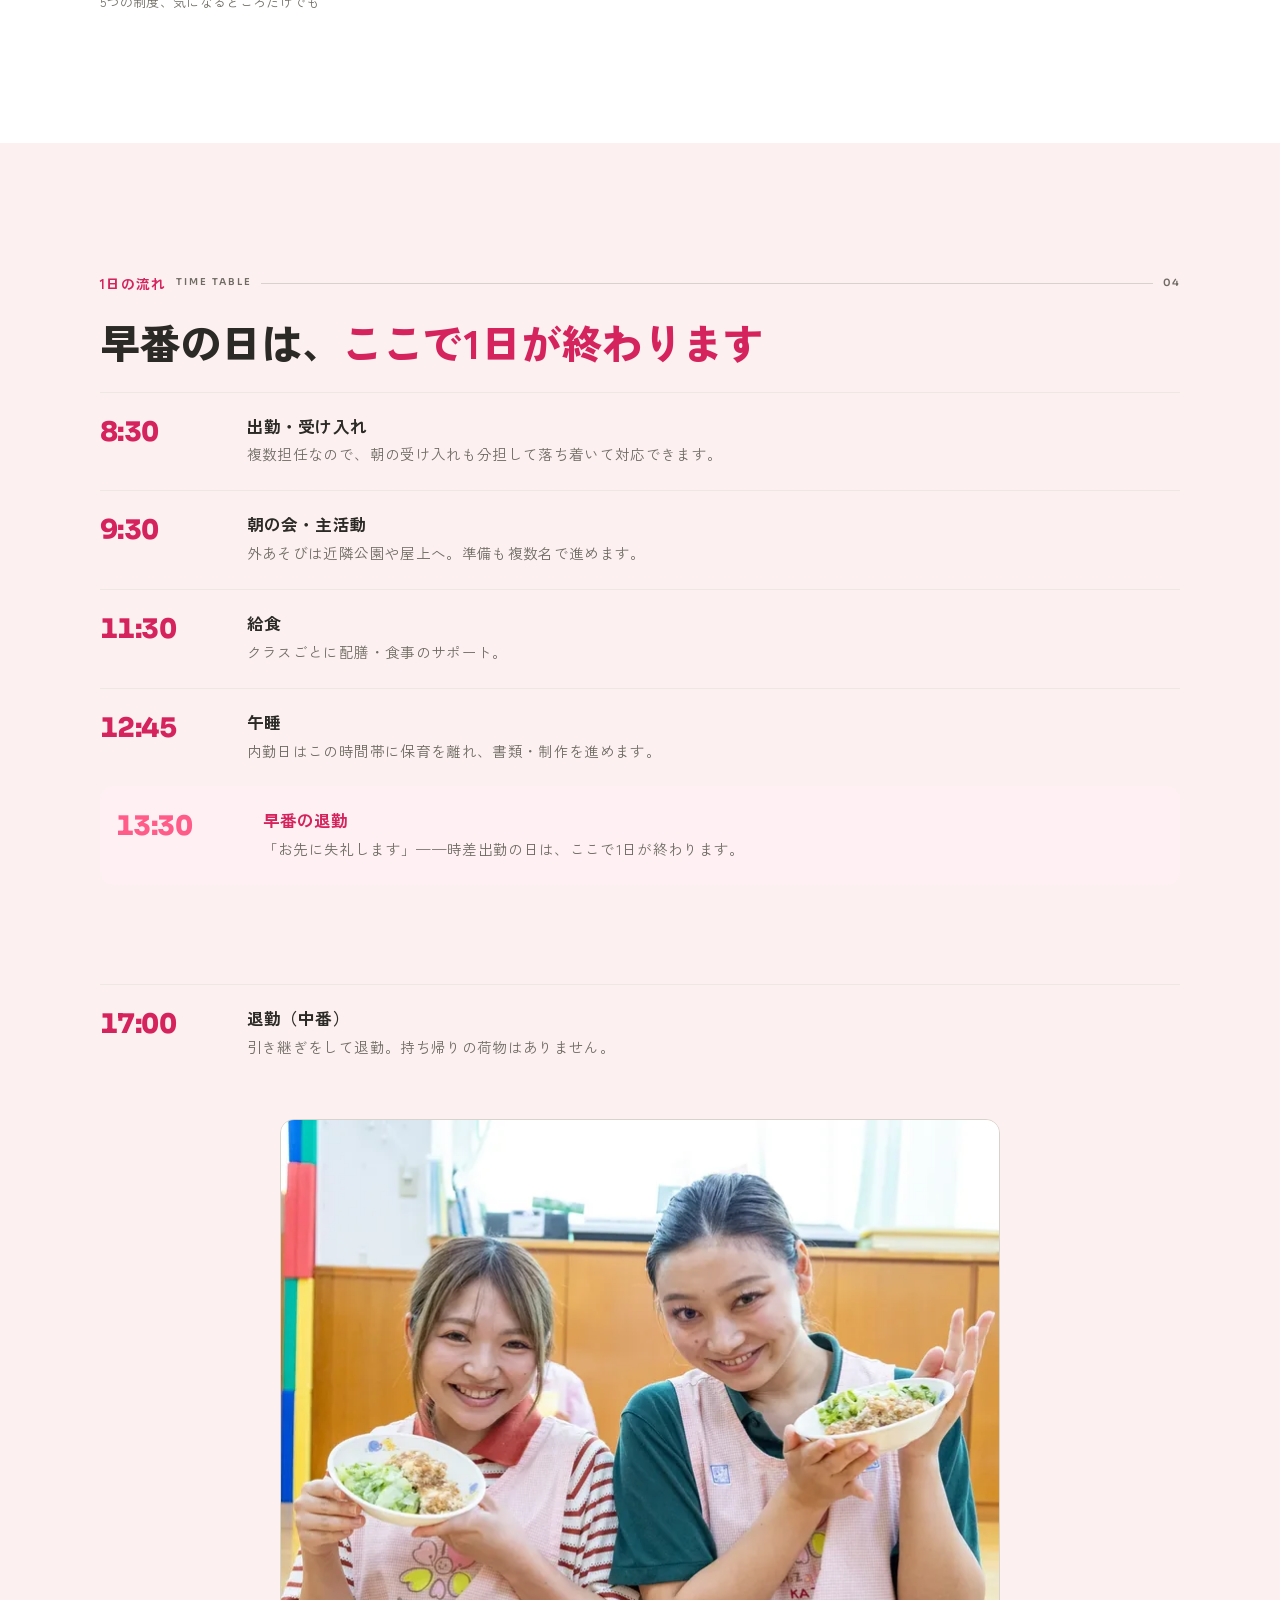
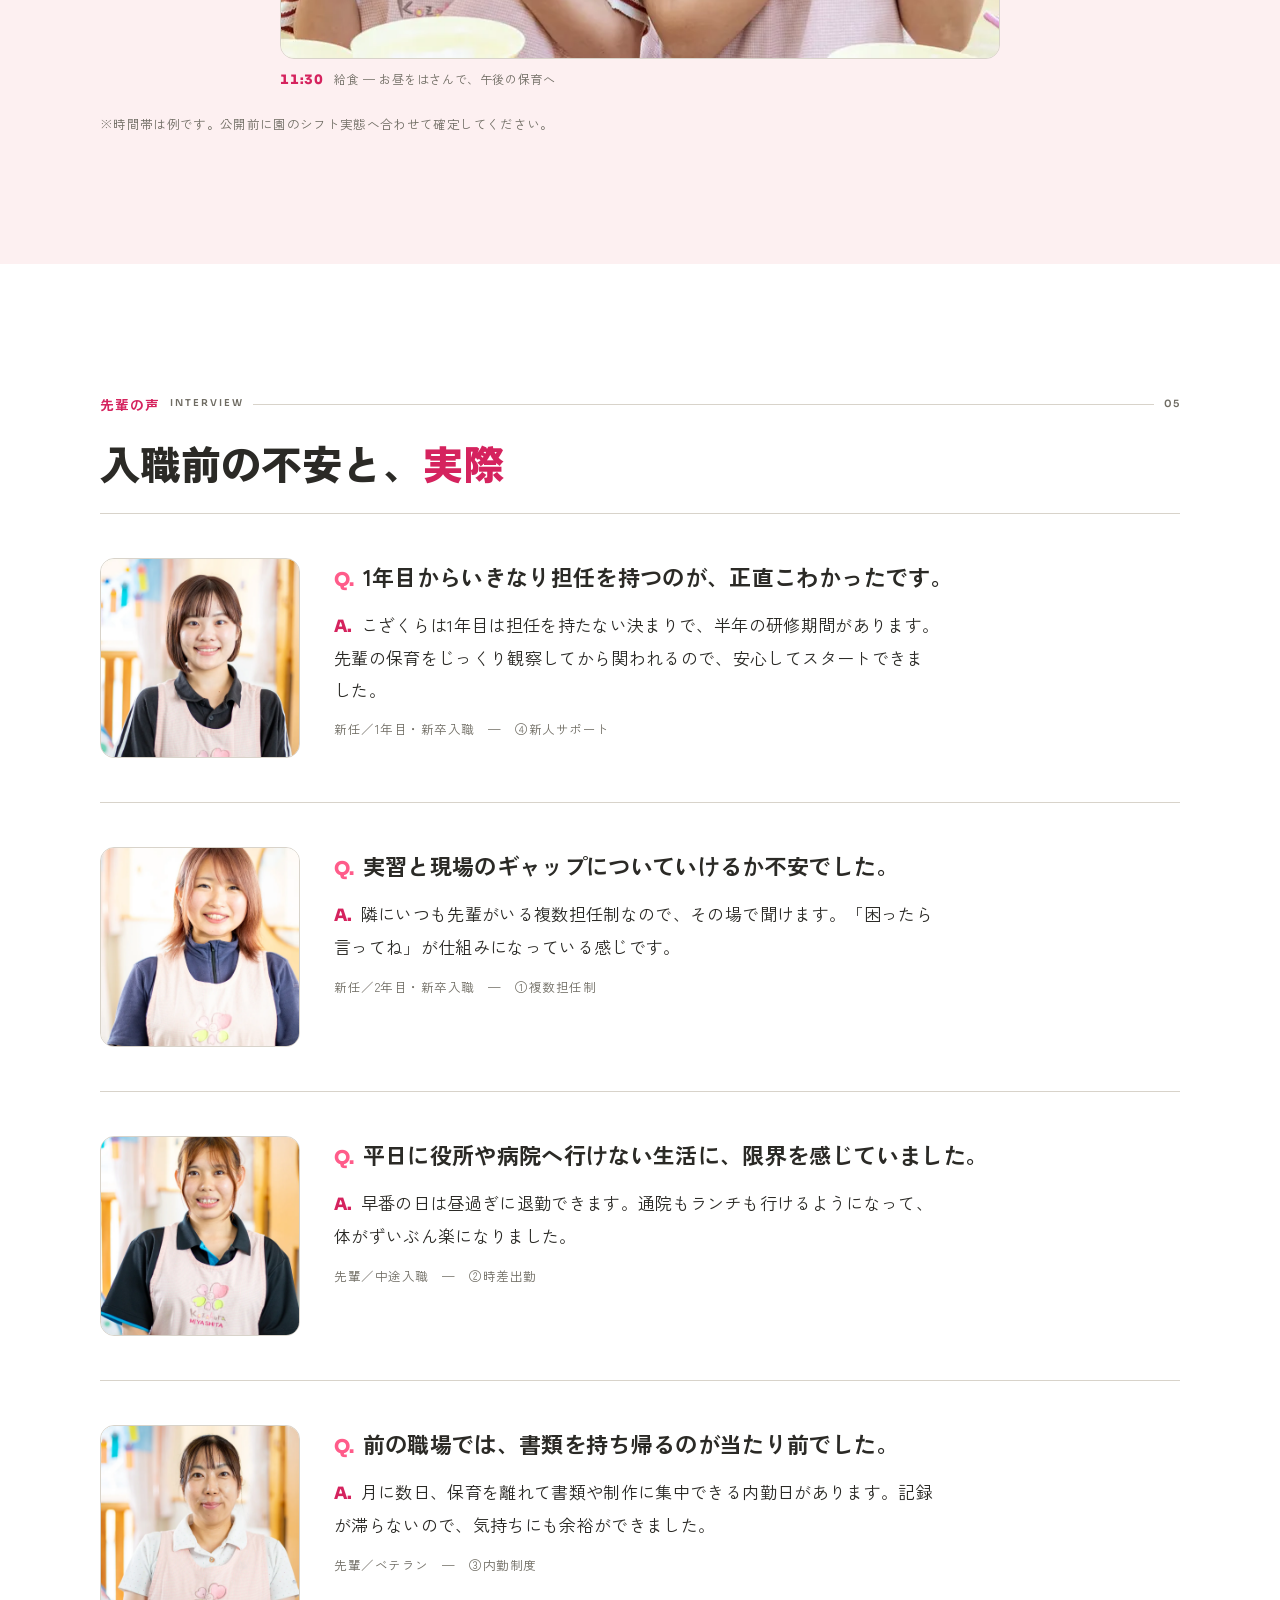
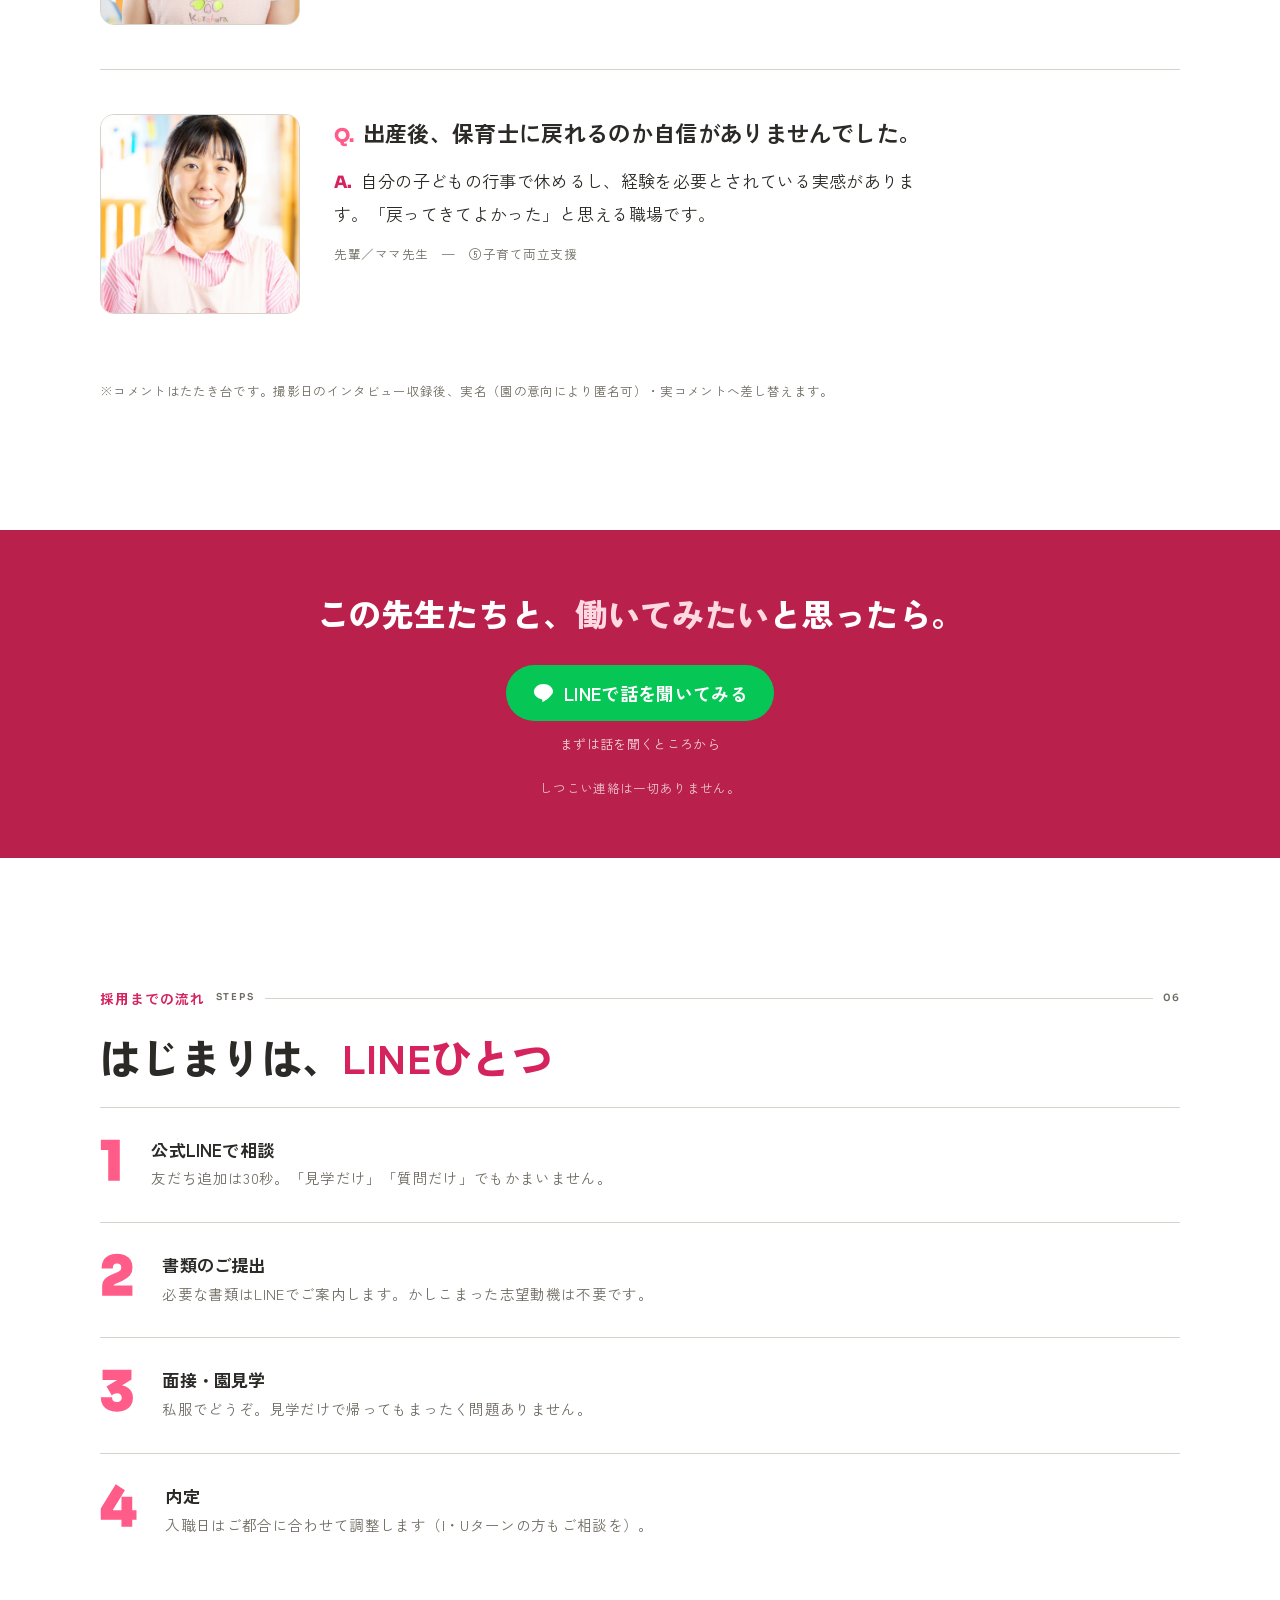
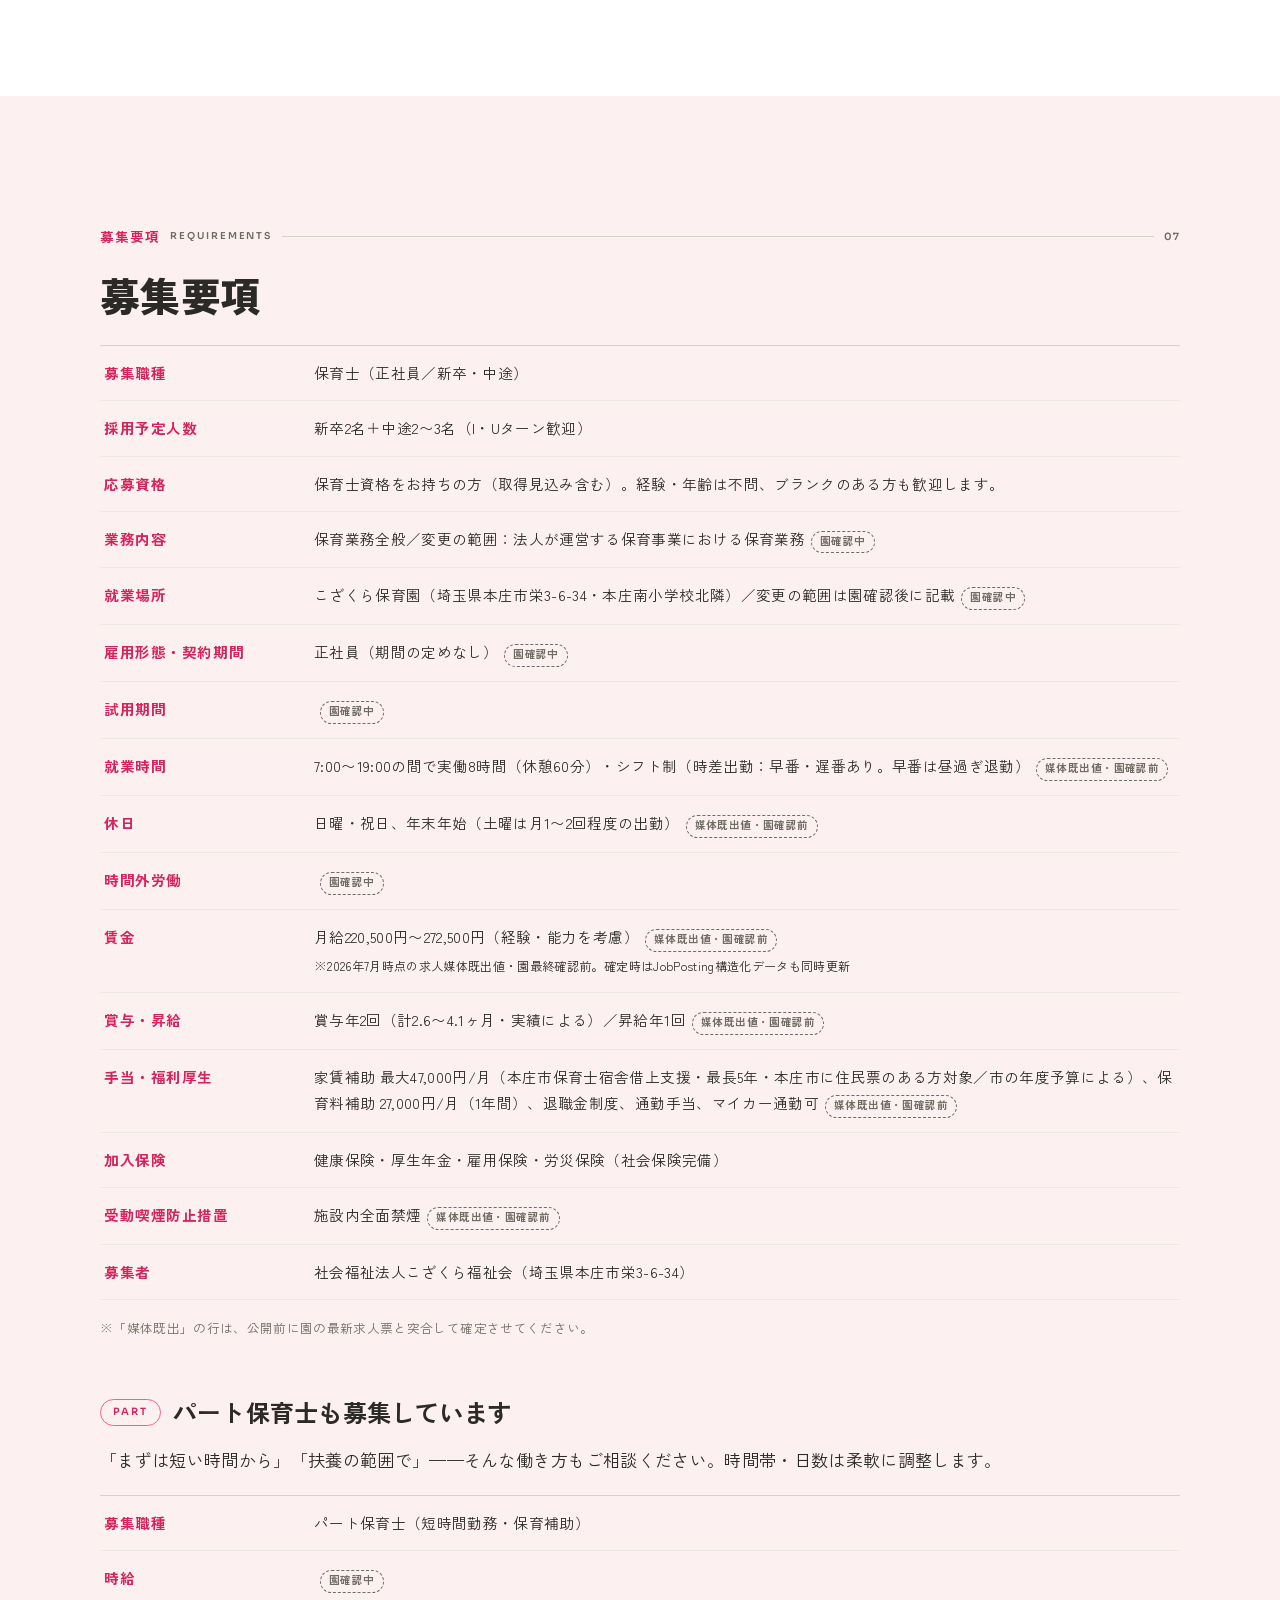
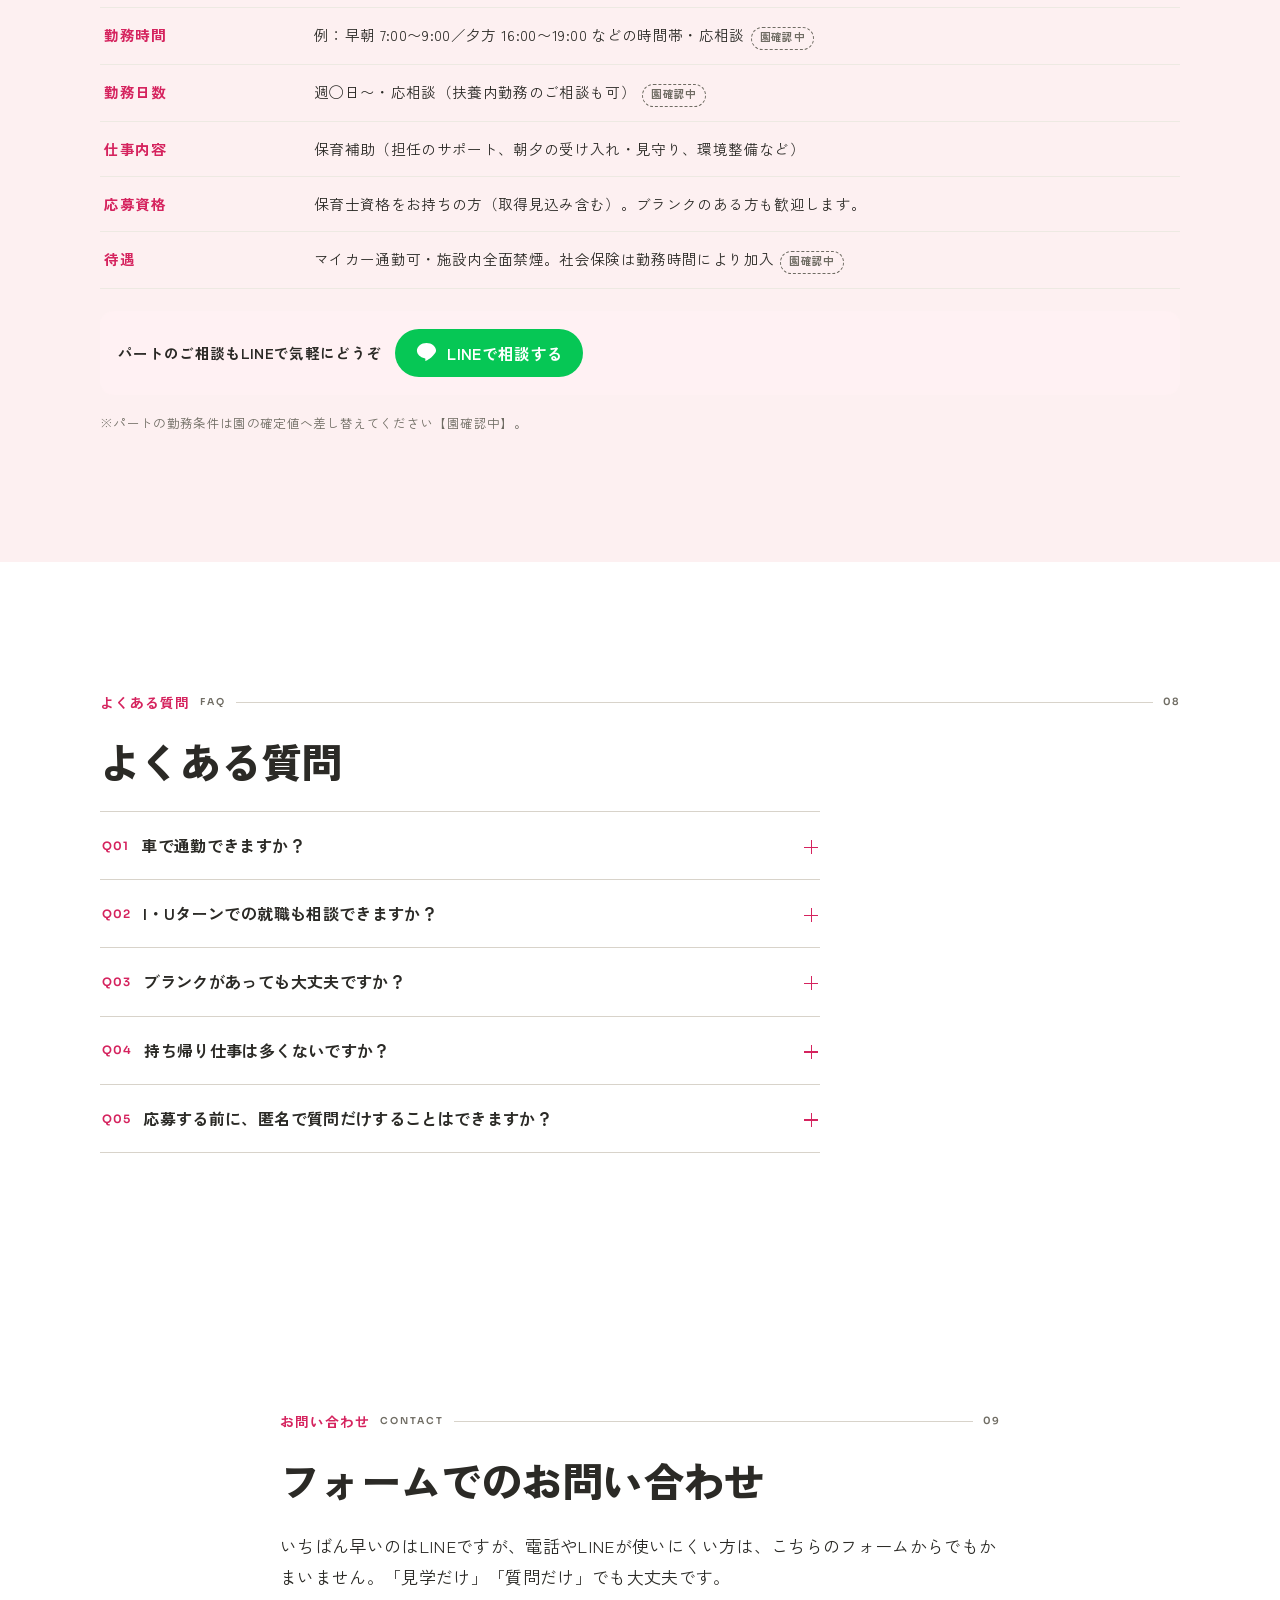
==== commit d67f54ee: "配色を小豆色から桜カラーへ寄せる（園の要望・4案共通） 園名の由来である桜をメインカラーにするため、暗部トークンを桜側へ移動。 小豆＝彩度低め×暗い赤茶／桜＝彩度高め×明るいピンク という差を数値で詰" ====
--- a/editorial.html
+++ b/editorial.html
@@ -58,8 +58,8 @@
 
   /* --- 桜（ブランド記号）--- */
   --sakura:#FF5C8A;         /* 大数字・下線・記号。48px以上の太字か線にのみ使う */
-  --sakura-ink:#AC2C56;     /* 文字に使える桜（白地 6.46:1 = AA） */
-  --sakura-deep:#7E2138;    /* CTAバンドの地（既存B案トークンと同値） */
+  --sakura-ink:#D5235E;     /* 文字に使える桜（白地 6.46:1 = AA） */
+  --sakura-deep:#B9214C;    /* CTAバンドの地（既存B案トークンと同値） */
 
   /* --- 文字・罫線 --- */
   --ink:#2B2A26;            /* 本文 */
@@ -549,8 +549,8 @@
     <circle cx="50" cy="50" r="47" fill="none" stroke="#FF5C8A" stroke-width="1.2"/>
     <circle cx="50" cy="50" r="42" fill="#FFF1F3"/>
     <g transform="translate(50,26) scale(.42)" fill="#FF5C8A" opacity=".85"><use href="#flower"/></g>
-    <text x="50" y="58" text-anchor="middle" font-family="'Zen Kaku Gothic Antique',sans-serif" font-size="15" font-weight="700" fill="#AC2C56">見学だけ</text>
-    <text x="50" y="76" text-anchor="middle" font-family="'Zen Kaku Gothic Antique',sans-serif" font-size="15" font-weight="700" fill="#AC2C56">でも歓迎</text>
+    <text x="50" y="58" text-anchor="middle" font-family="'Zen Kaku Gothic Antique',sans-serif" font-size="15" font-weight="700" fill="#D5235E">見学だけ</text>
+    <text x="50" y="76" text-anchor="middle" font-family="'Zen Kaku Gothic Antique',sans-serif" font-size="15" font-weight="700" fill="#D5235E">でも歓迎</text>
   </svg>
 
   <div class="wrap hero-grid">
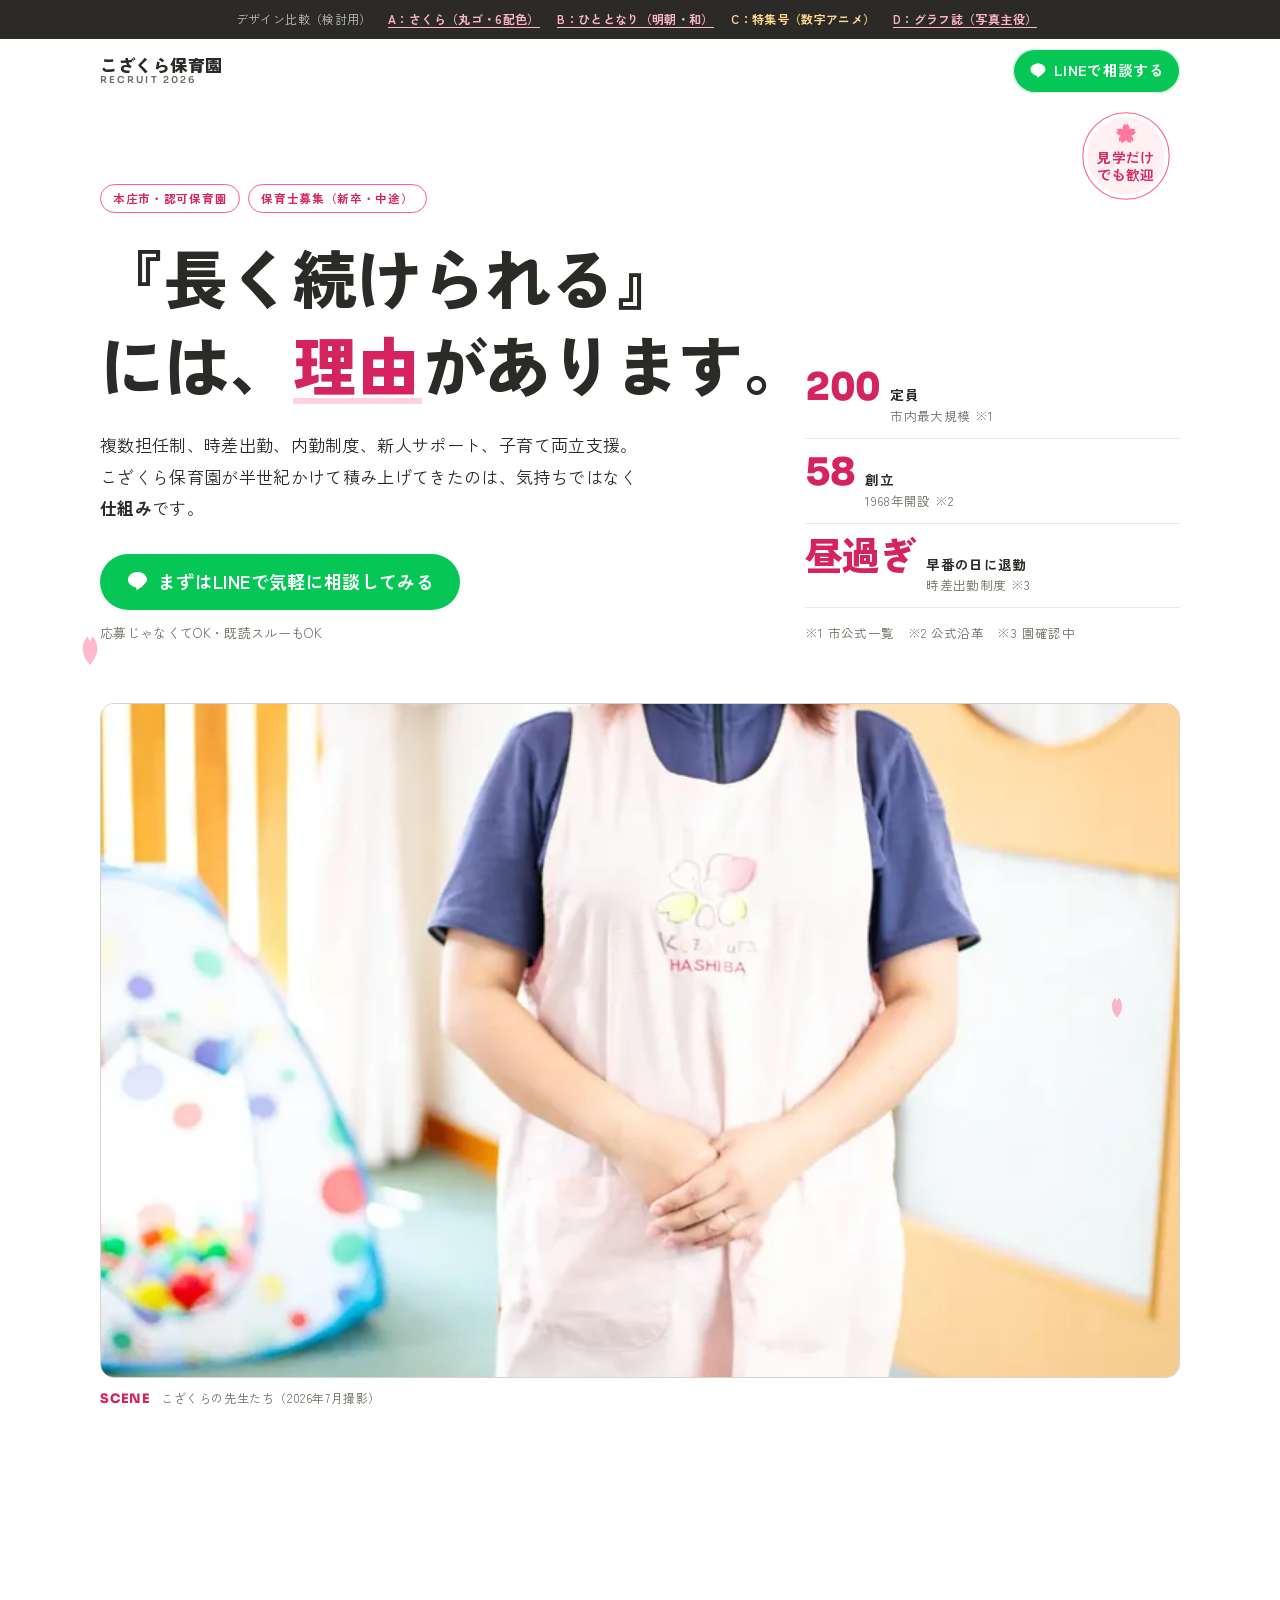
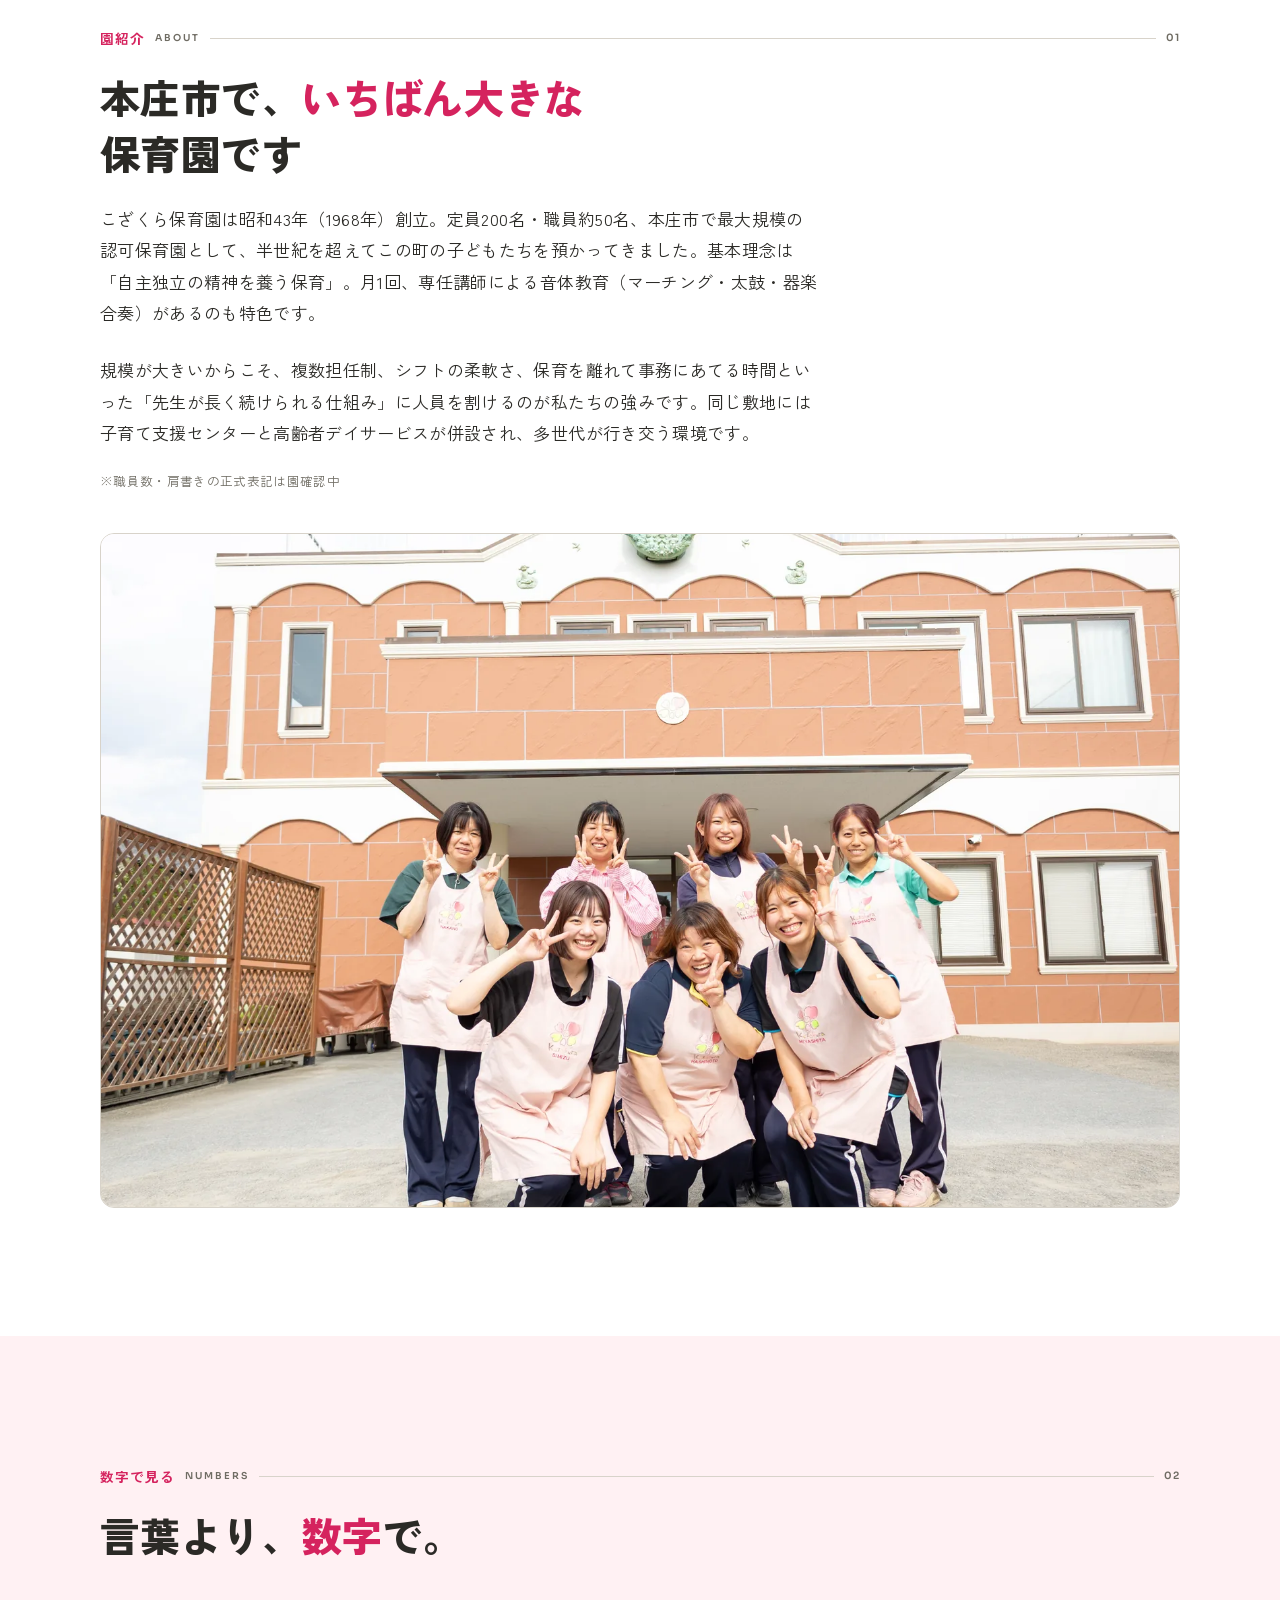
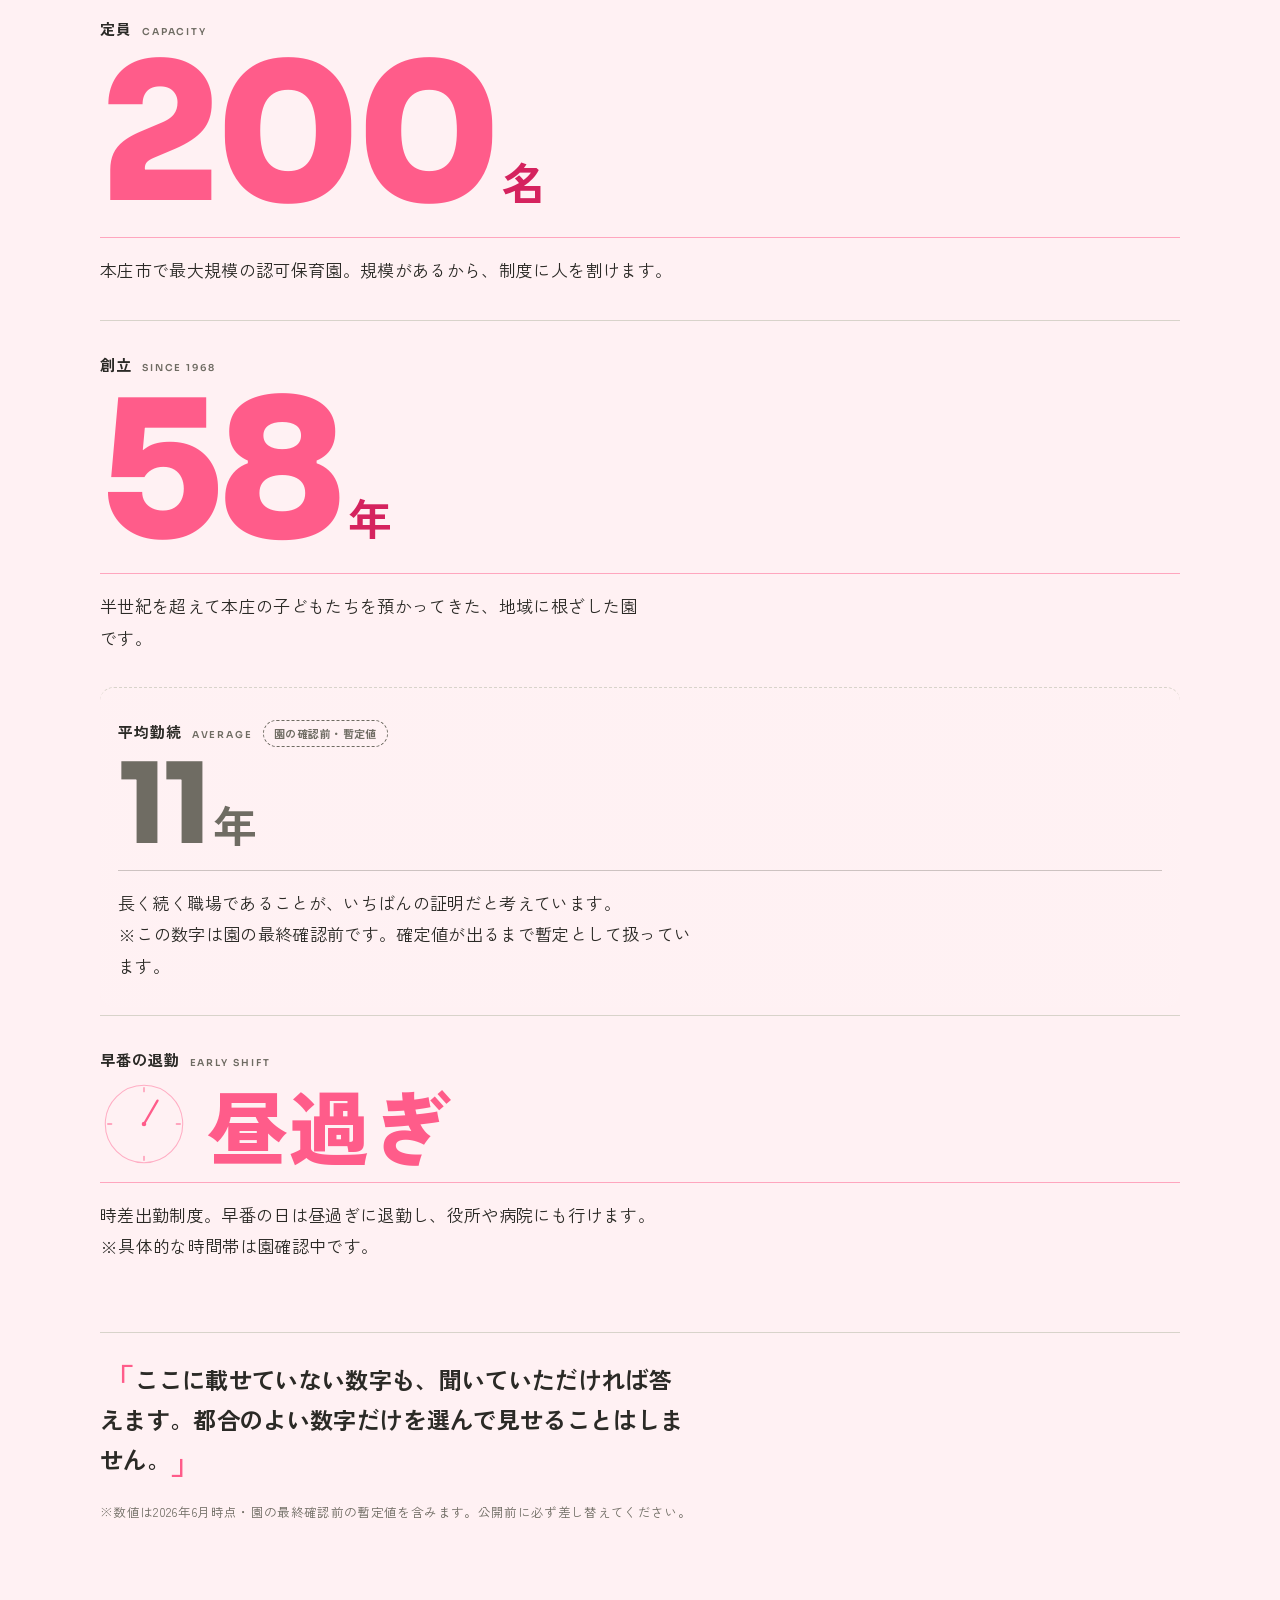
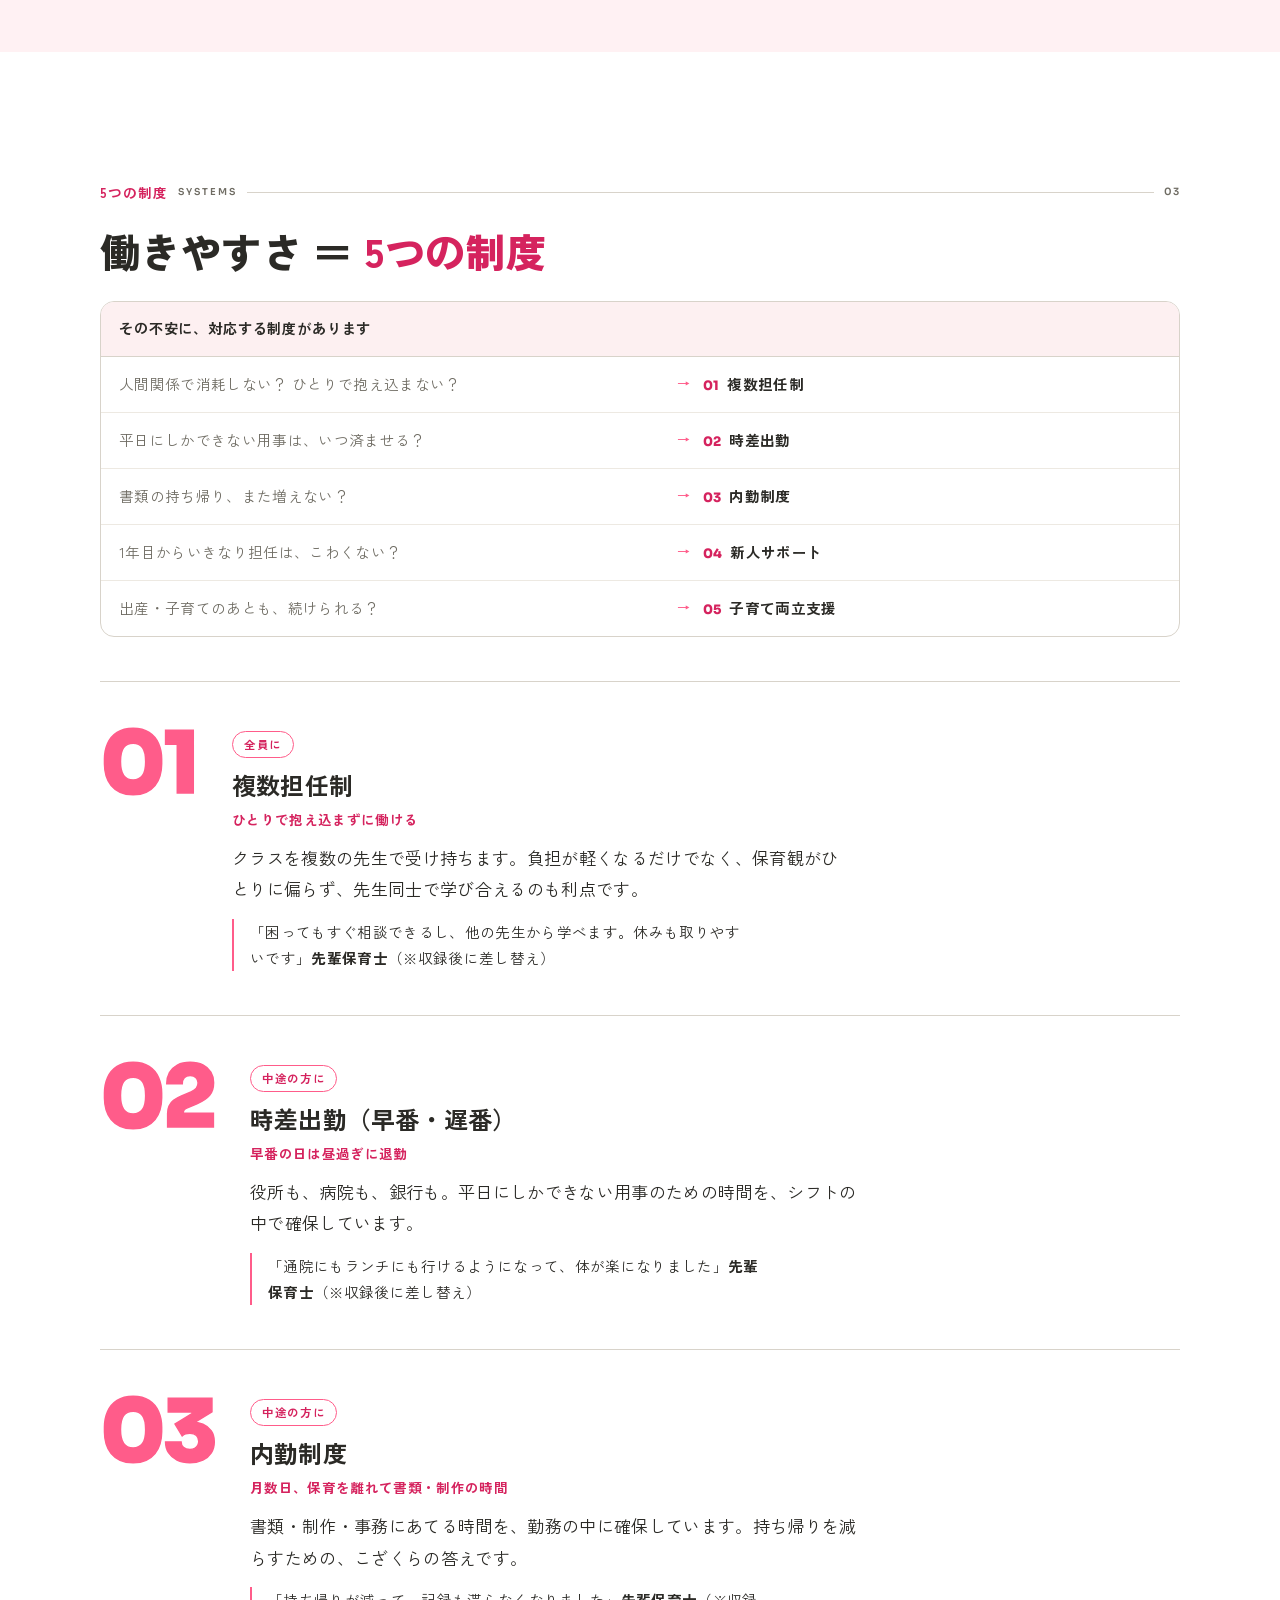
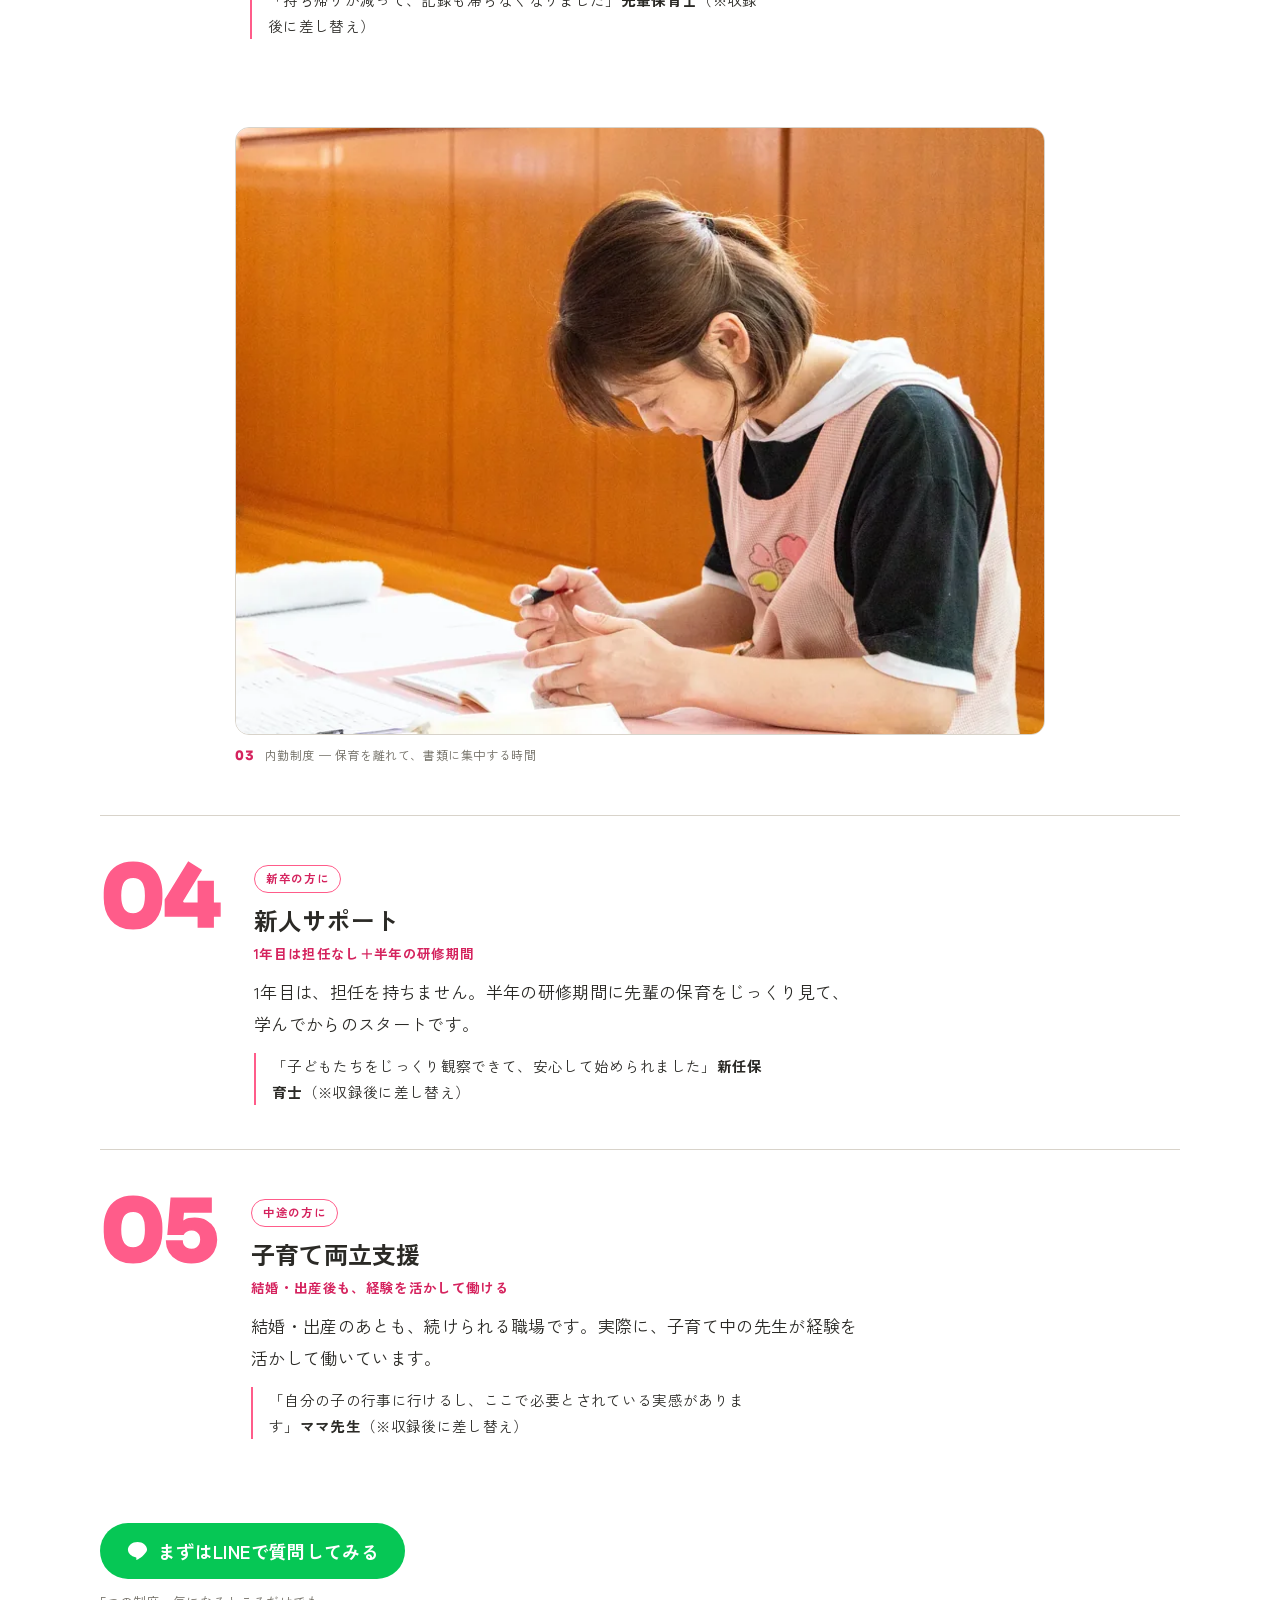
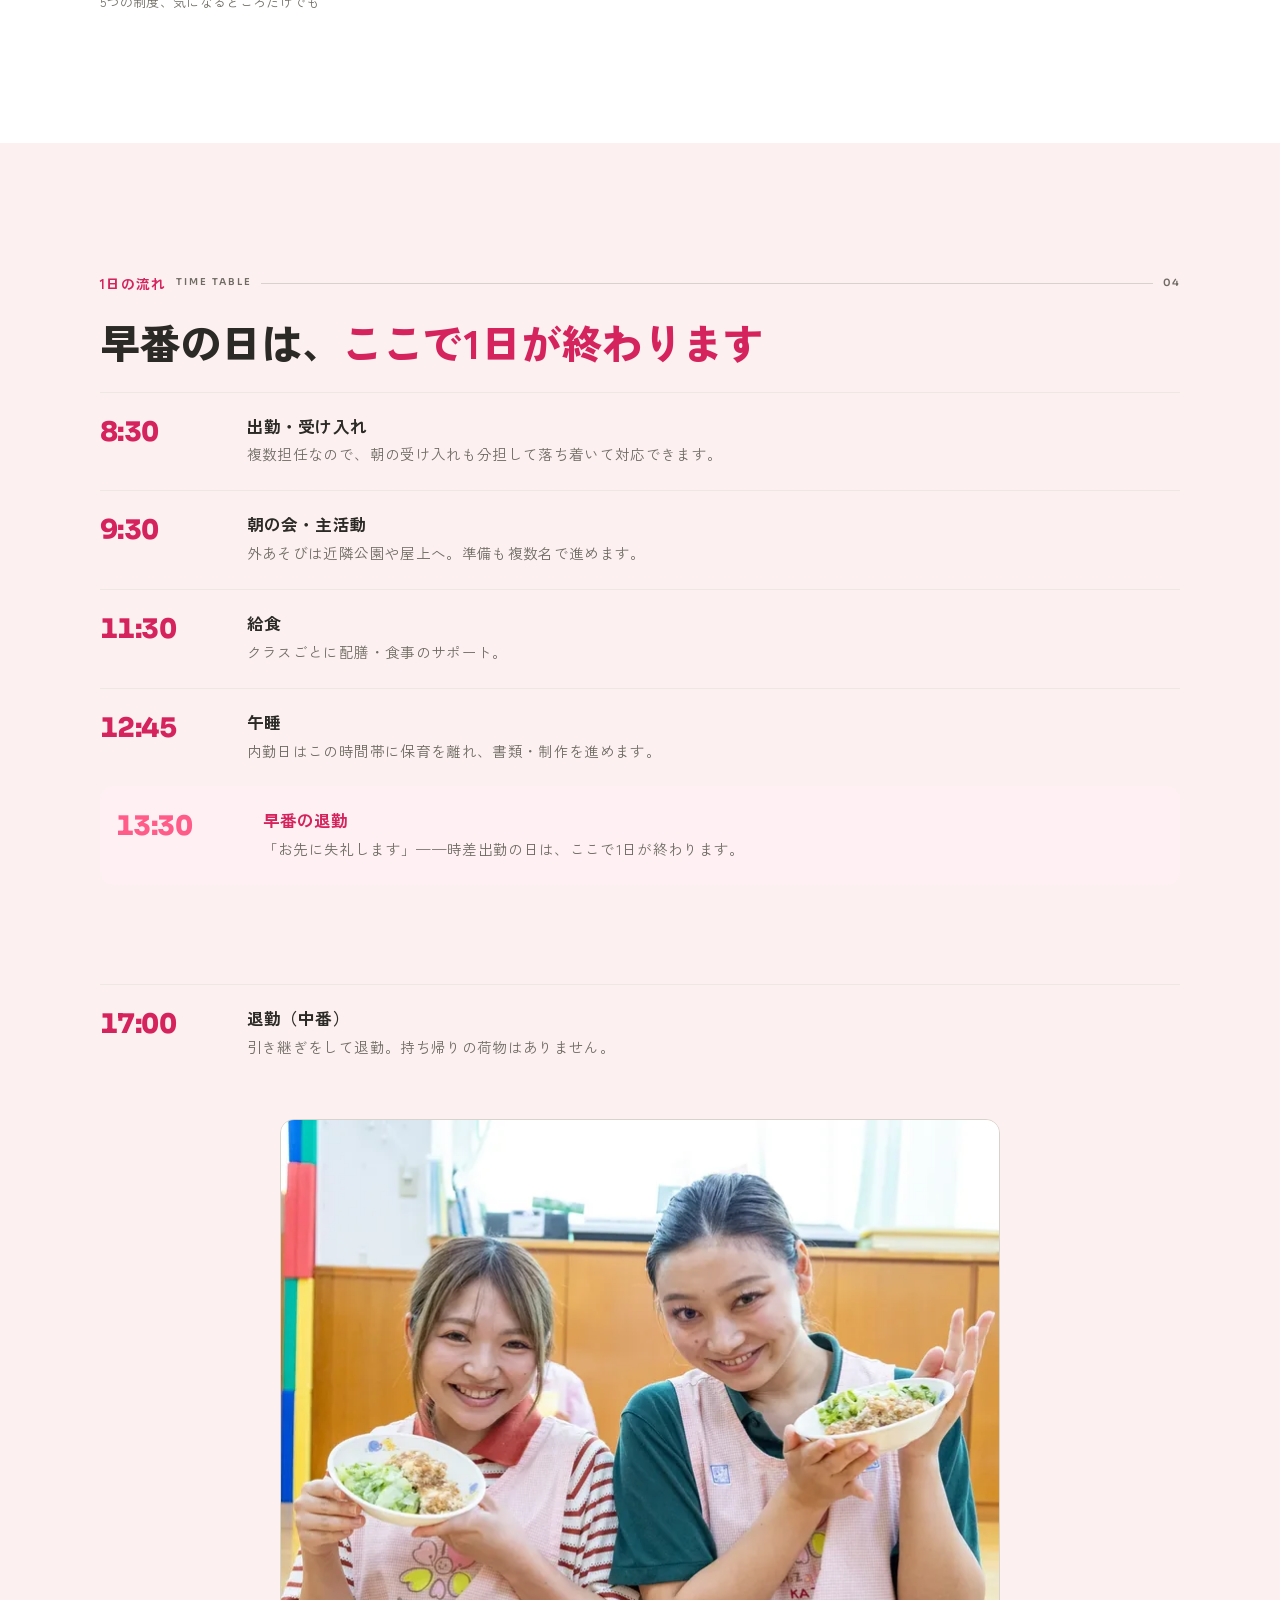
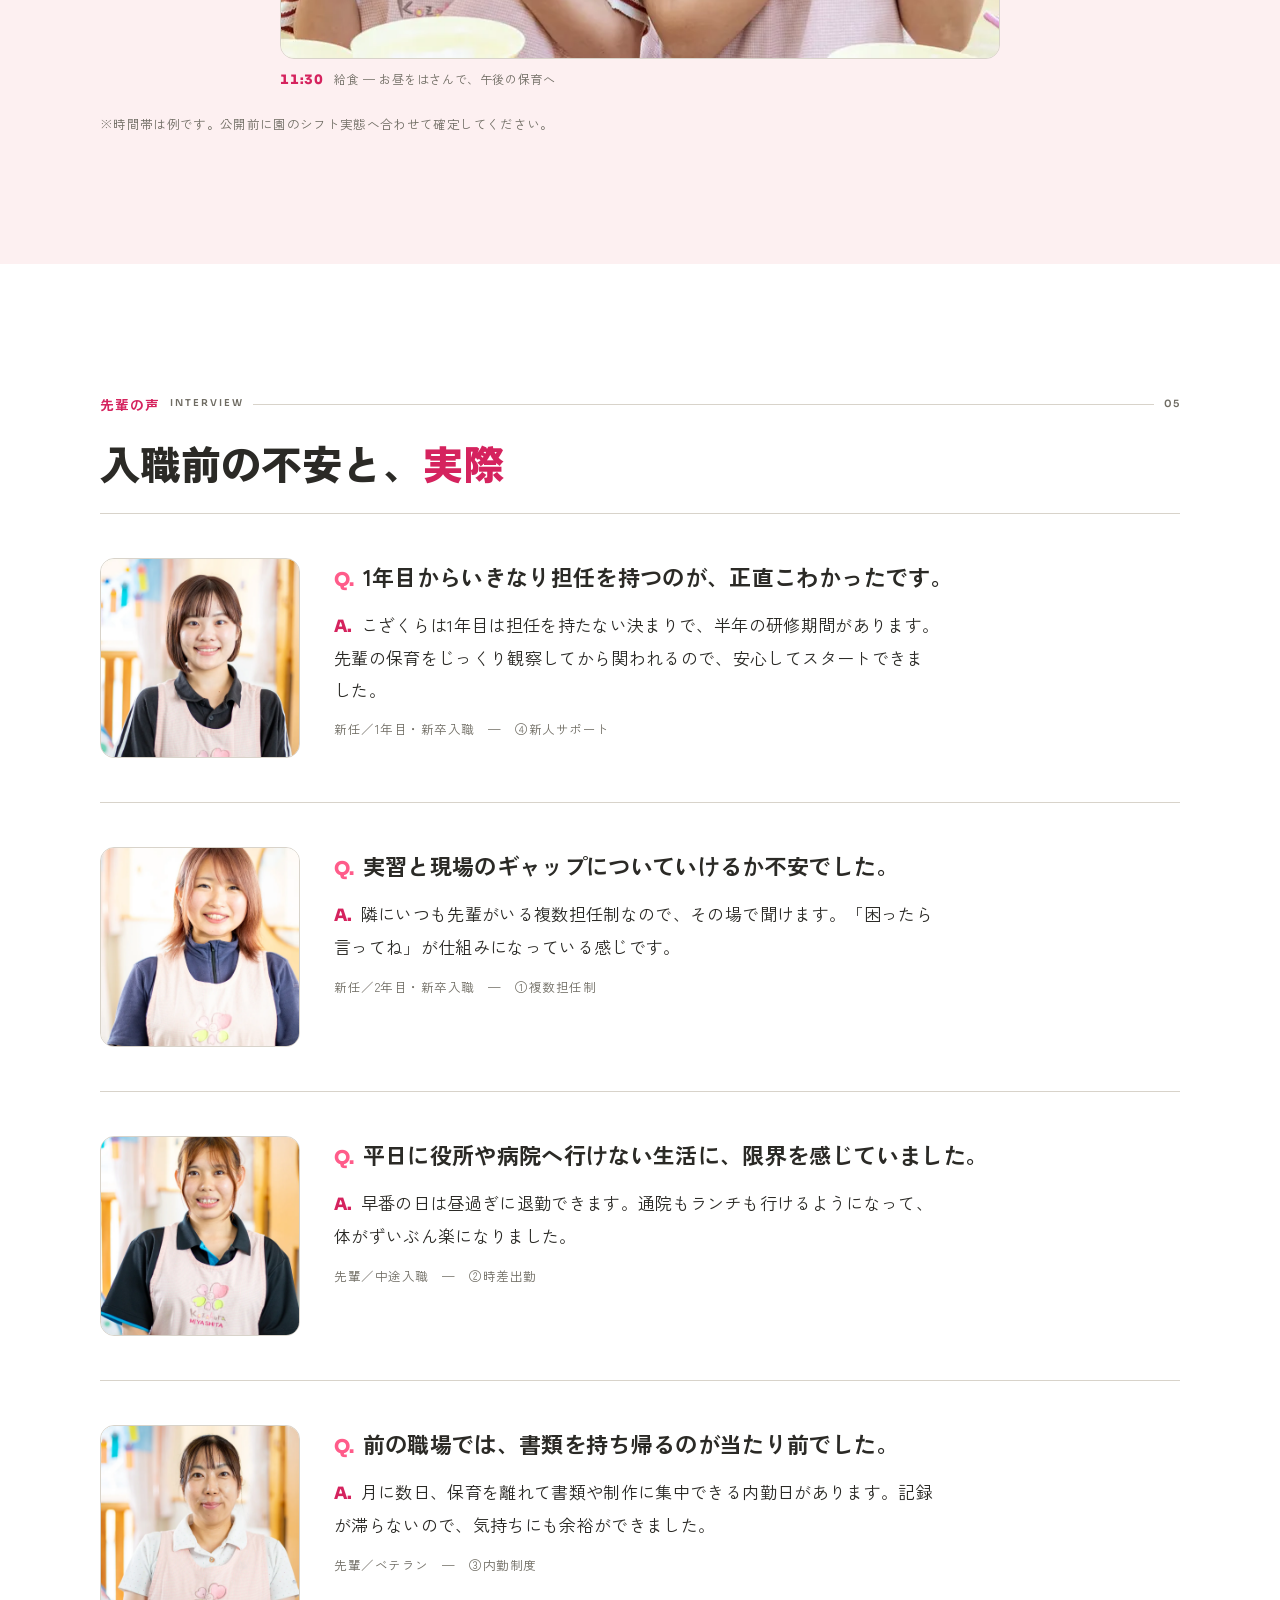
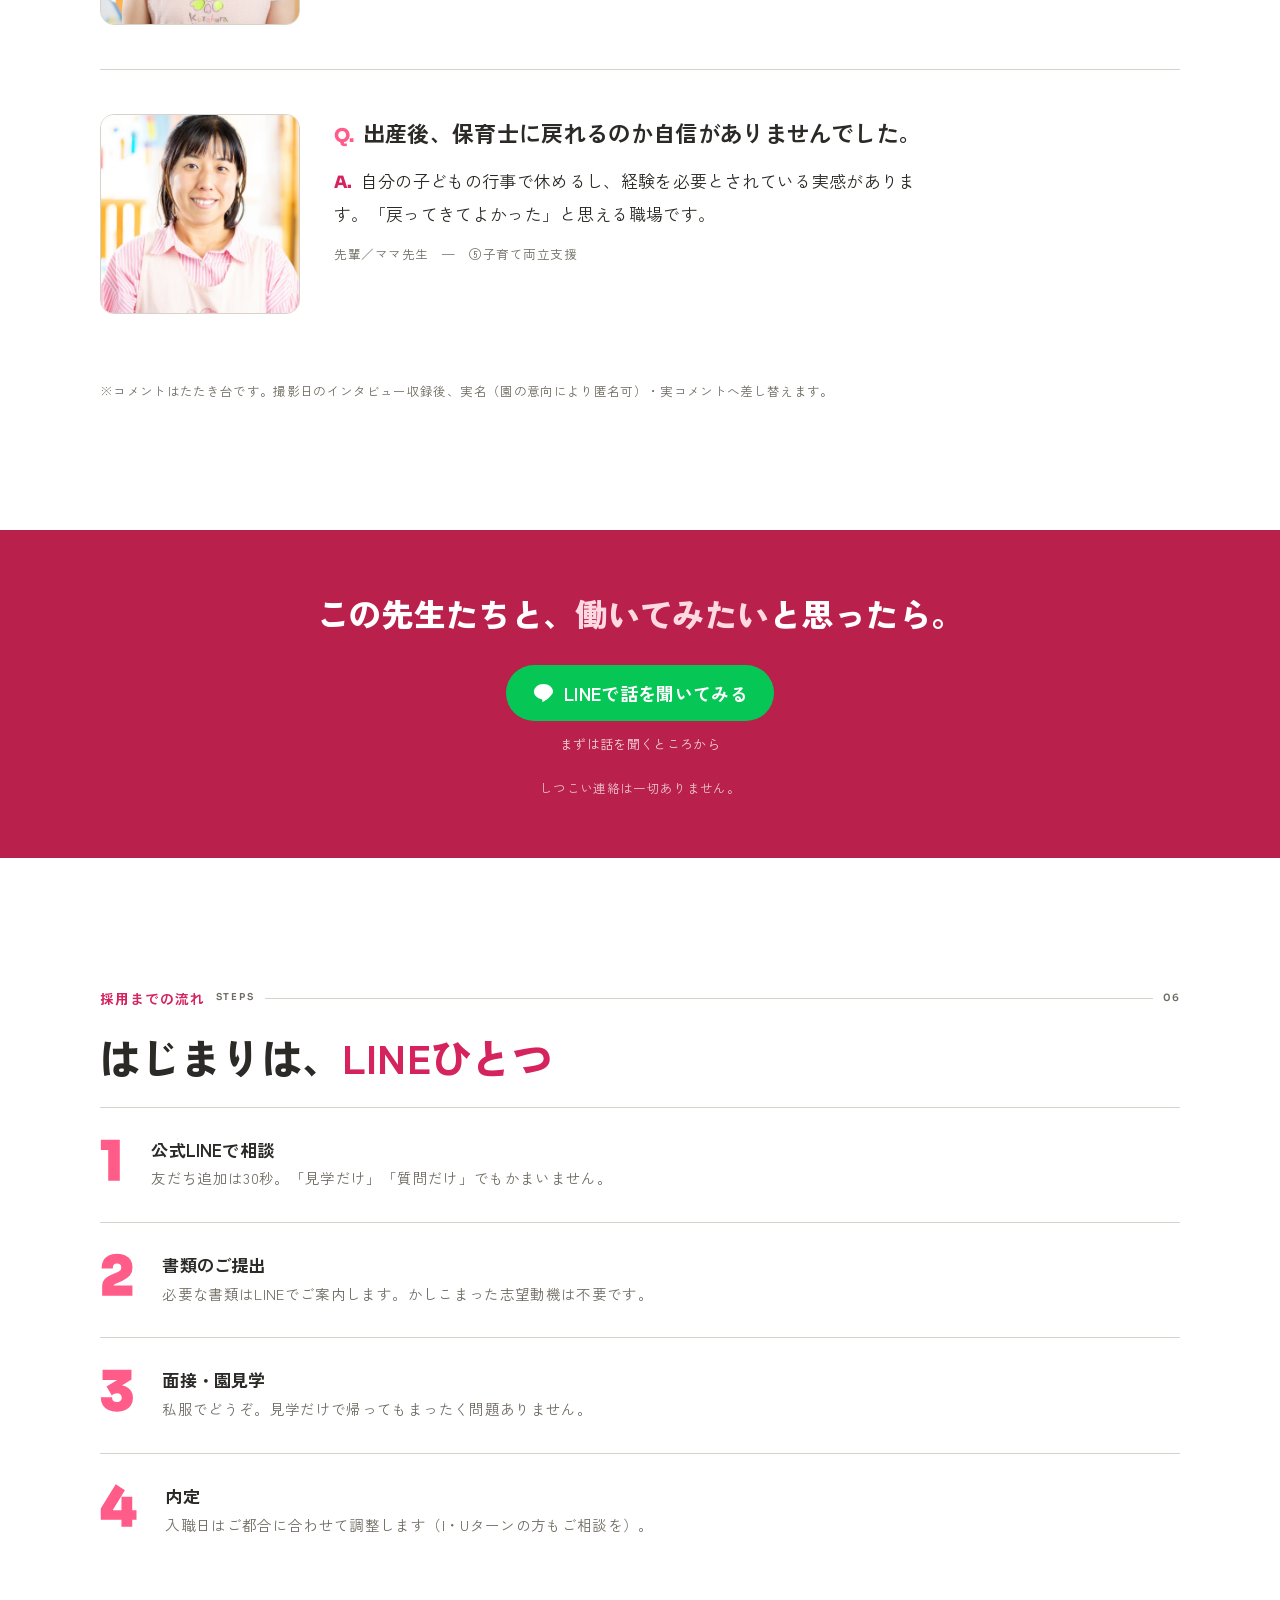
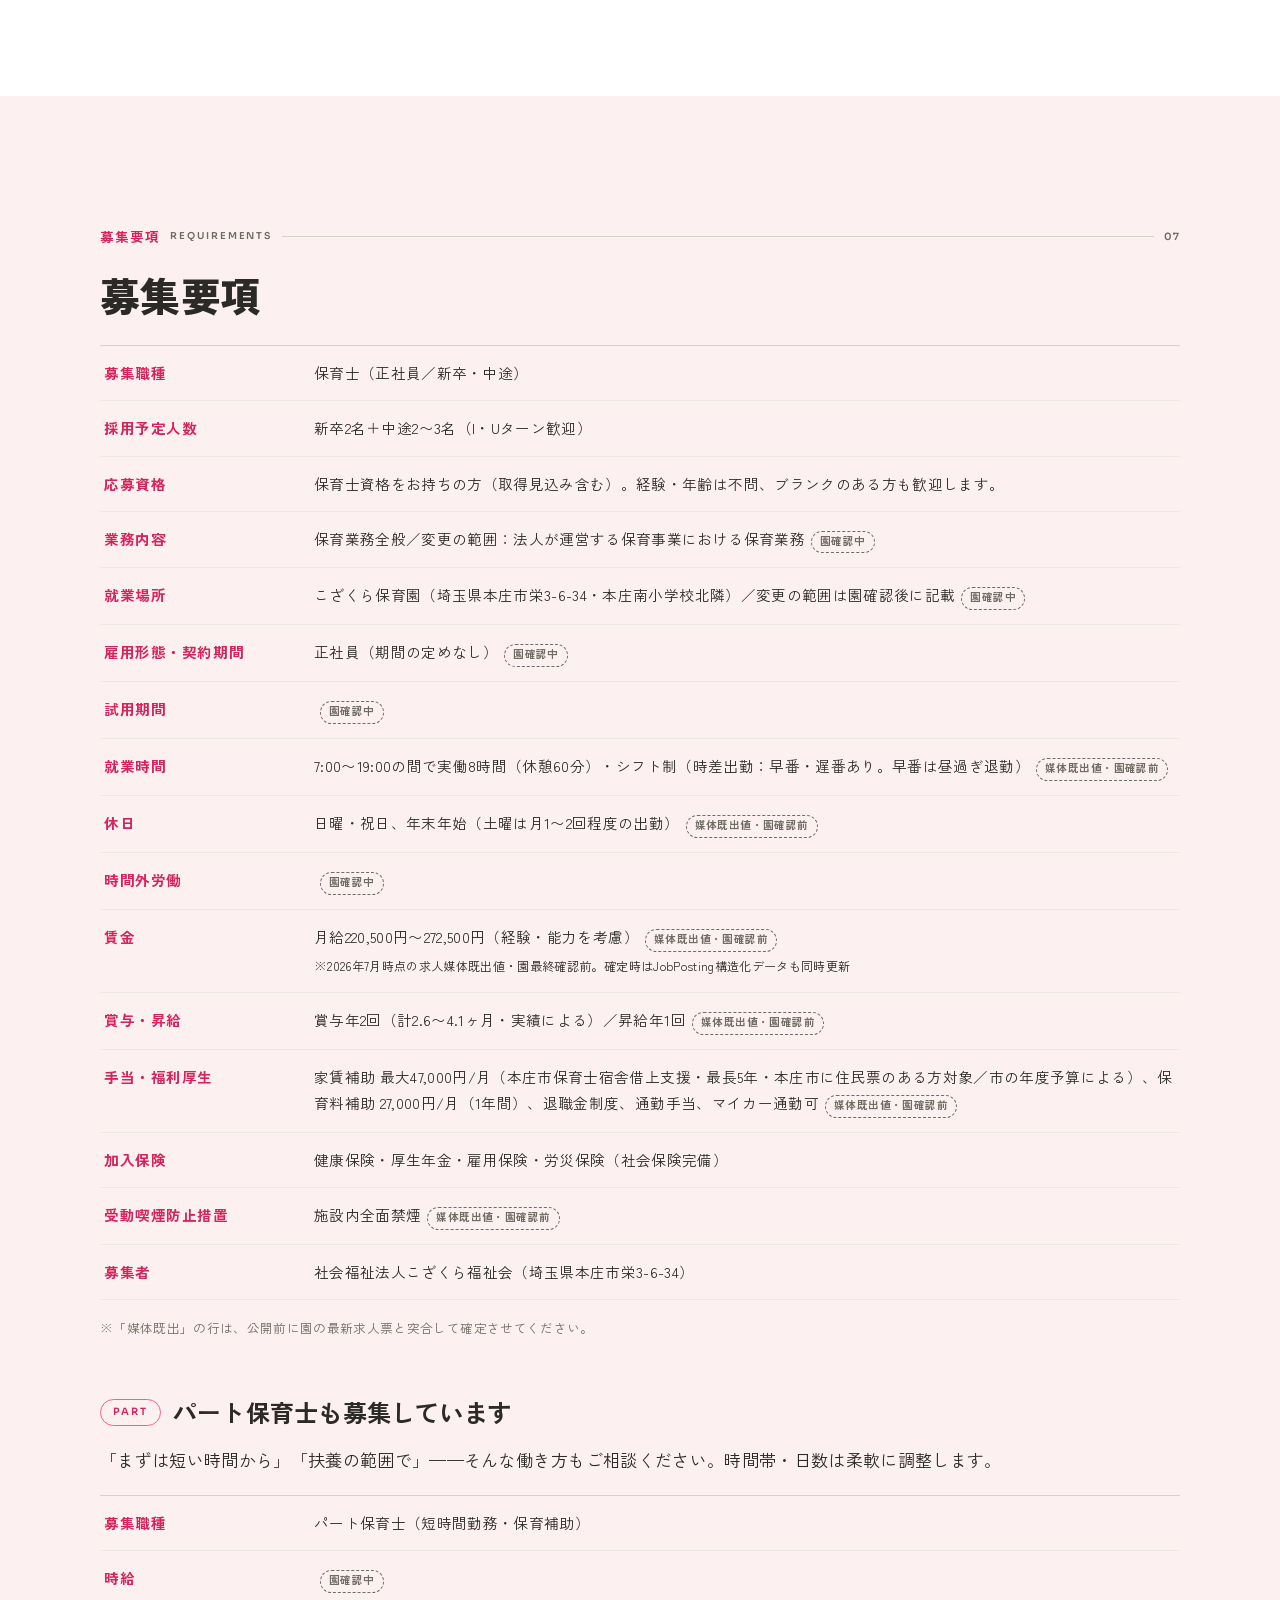
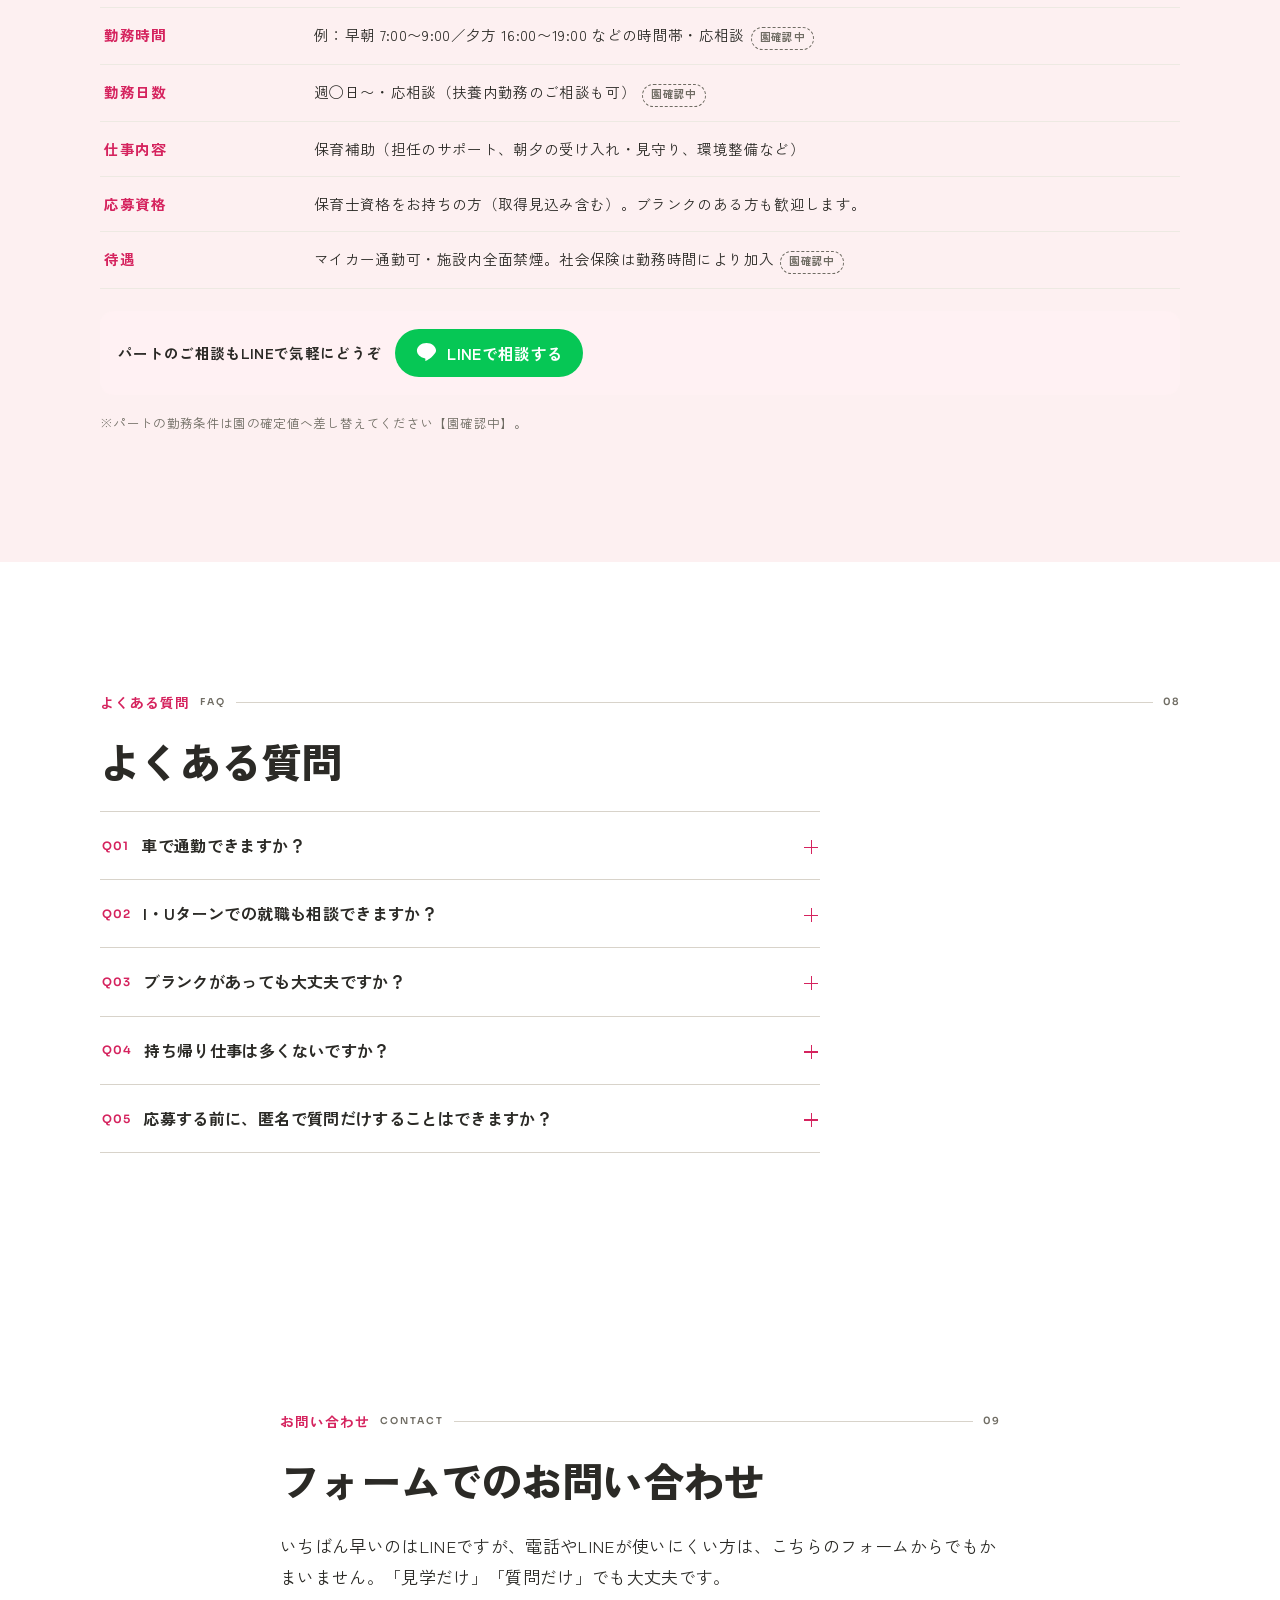
==== commit c5a7ed3e: "スマホ崩れの修正3件（実機375/360px検証で特定） 1. A案: レビュー用の配色スイッチャーが画面の22%を覆う固定パネルだった    （375x812で256x261px）→ モバイルは小さ" ====
--- a/editorial.html
+++ b/editorial.html
@@ -175,7 +175,8 @@
 .hero-eyebrow{display:flex;flex-wrap:wrap;gap:8px;margin-bottom:20px}
 .hero-eyebrow span{font-size:11.5px;font-weight:700;letter-spacing:.06em;color:var(--sakura-ink);
   border:1px solid var(--sakura);border-radius:var(--r-pill);padding:4px 12px;line-height:1.7}
-.hero h1{font-size:clamp(30px,8.2vw,64px);font-weight:900;line-height:1.36;letter-spacing:.005em}
+/* 和文の鉤括弧『』は全角のため欧文引用符より広い。狭い端末(360px)でも1行に収まる係数にする（2026-08-06 実機検証） */
+.hero h1{font-size:clamp(26px,7.6vw,64px);font-weight:900;line-height:1.36;letter-spacing:.005em}
 .hero h1 .hl{position:relative;color:var(--sakura-ink)}
 .hero h1 .hl::after{content:"";position:absolute;left:0;right:0;bottom:.08em;height:.1em;background:var(--sakura);
   opacity:.28;transform:scaleX(0);transform-origin:0 50%;transition:transform .9s .35s var(--e-out)}
@@ -556,7 +557,7 @@
   <div class="wrap hero-grid">
     <div>
       <p class="hero-eyebrow"><span>本庄市・認可保育園</span><span>保育士募集（新卒・中途）</span></p>
-      <h1><span class="nw">『長く続けられる』には、</span><br><span class="hl nw">理由があります。</span></h1>
+      <h1><span class="nw">『長く続けられる』</span><br><span class="nw">には、<span class="hl">理由</span>があります。</span></h1>
       <p class="hero-lead"><span class="nw">複数担任制、</span><span class="nw">時差出勤、</span><span class="nw">内勤制度、</span><span class="nw">新人サポート、</span><span class="nw">子育て両立支援。</span>
         こざくら保育園が半世紀かけて積み上げてきたのは、気持ちではなく<strong>仕組み</strong>です。</p>
       <div class="hero-cta">
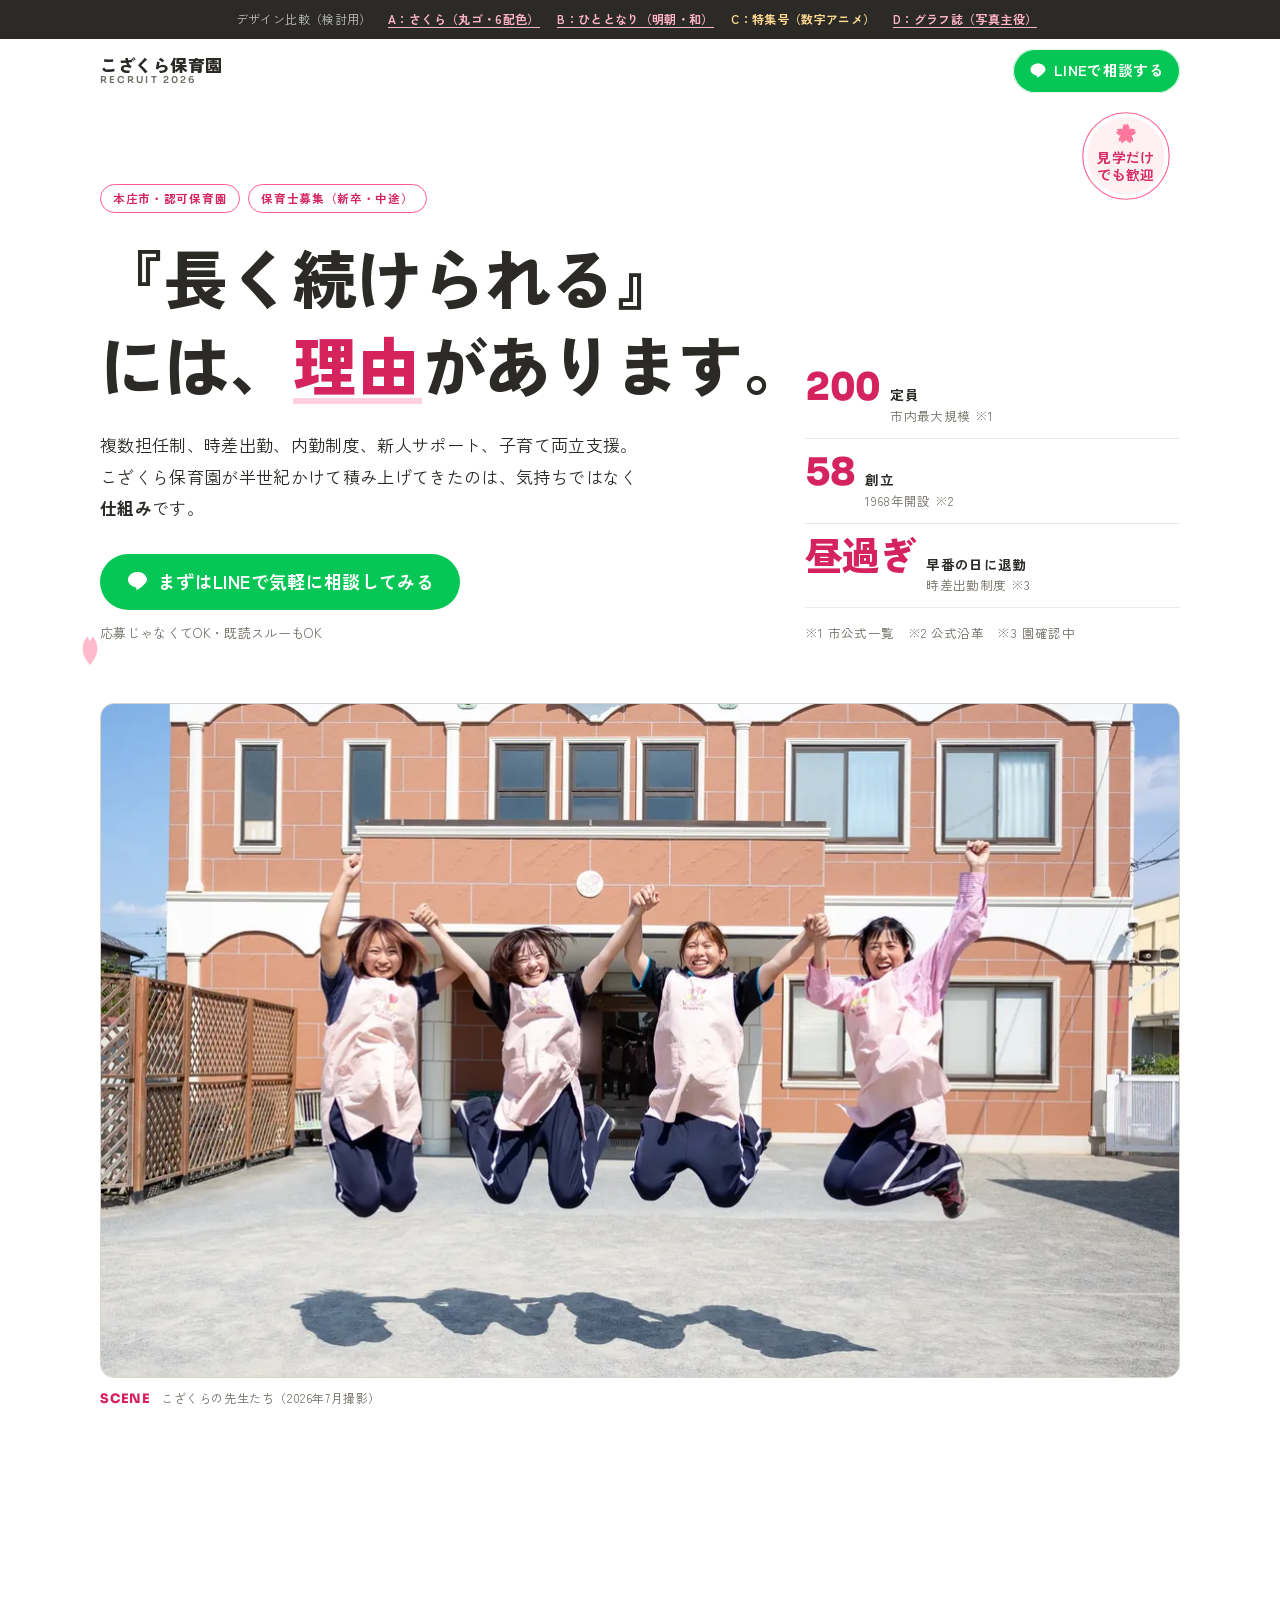
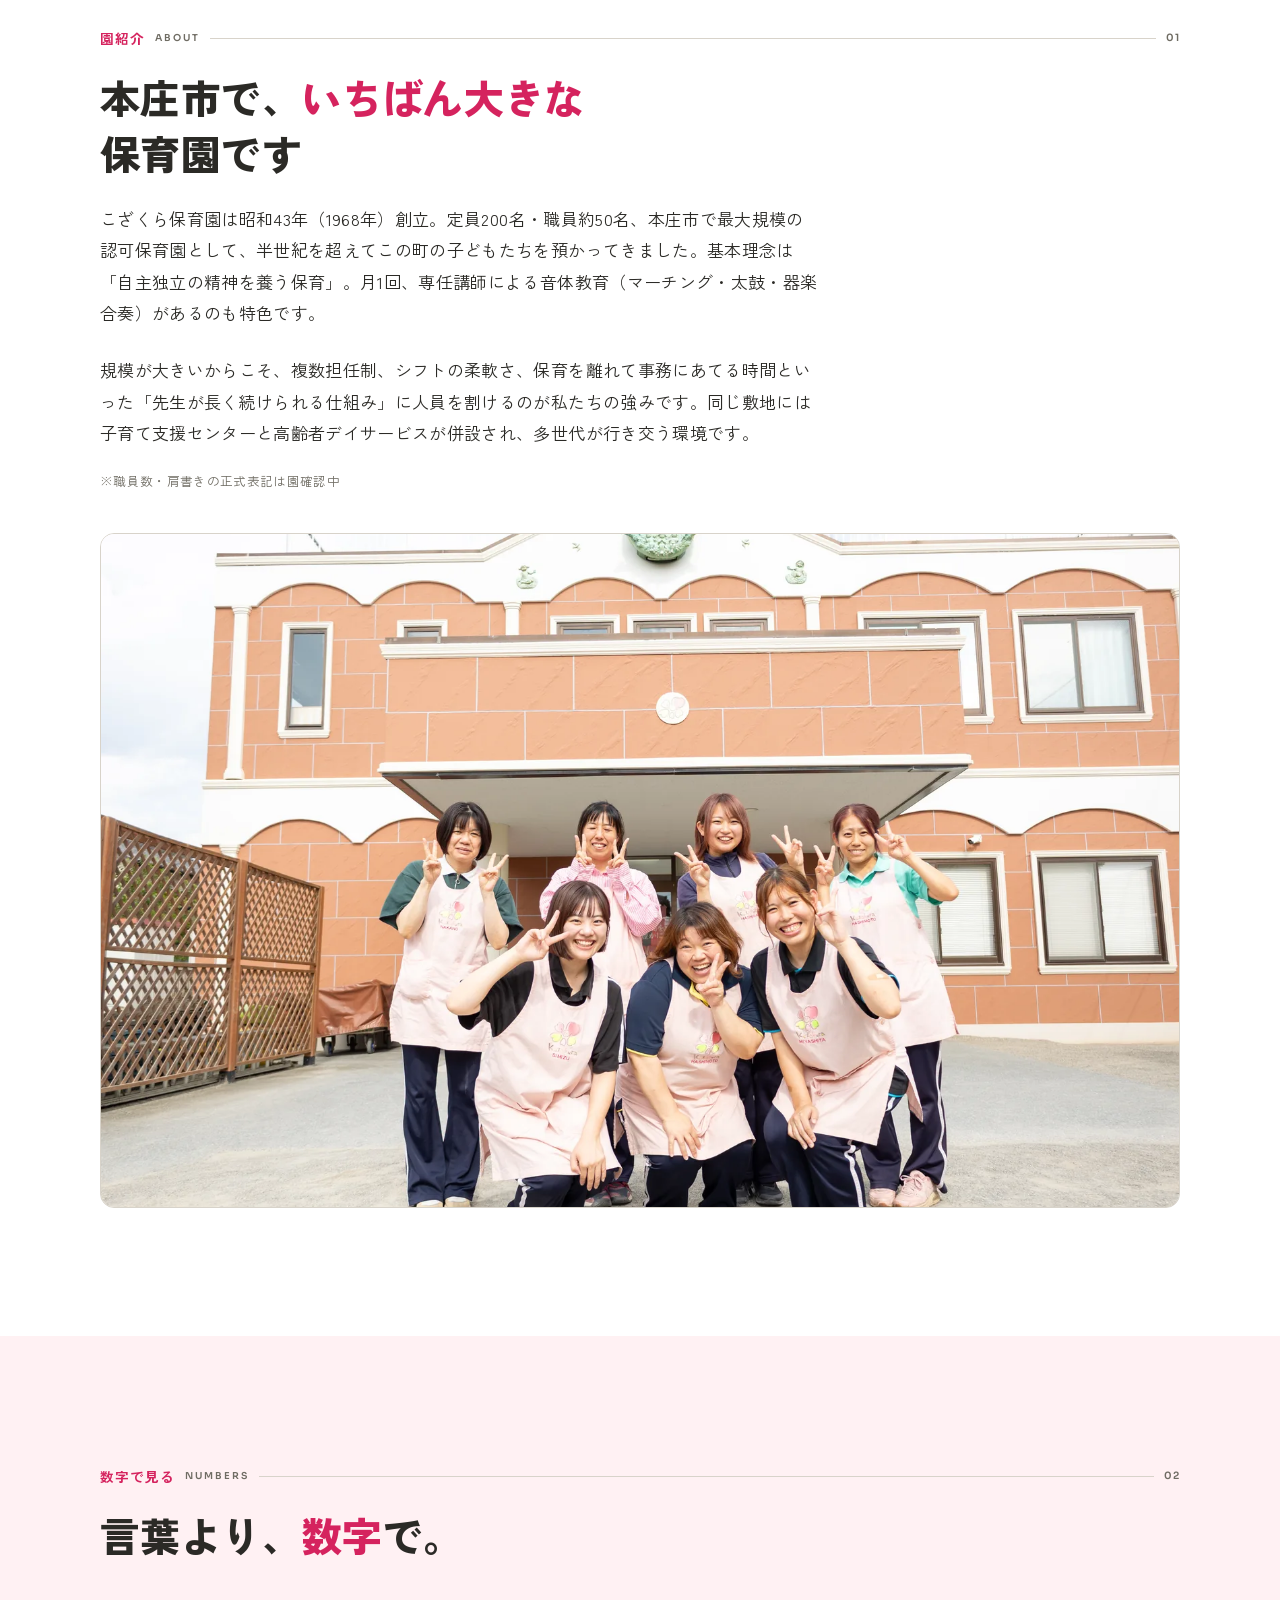
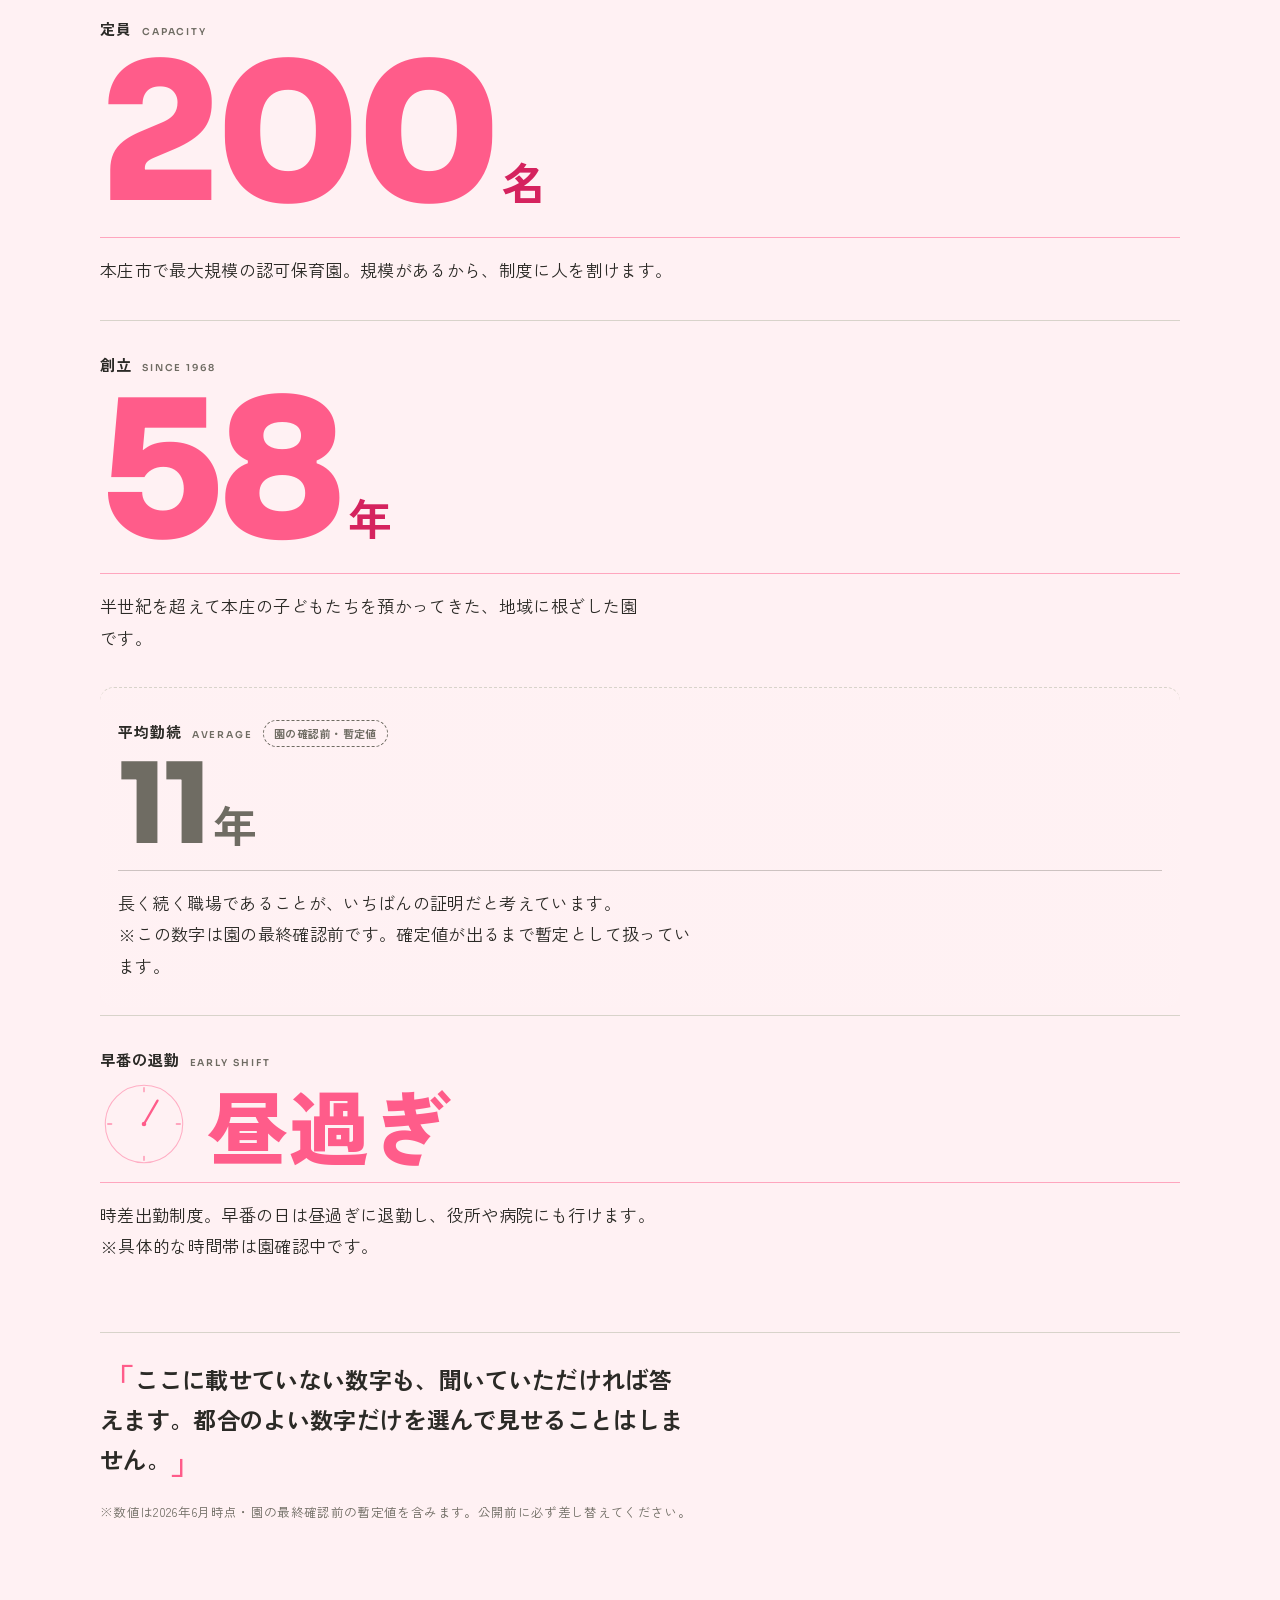
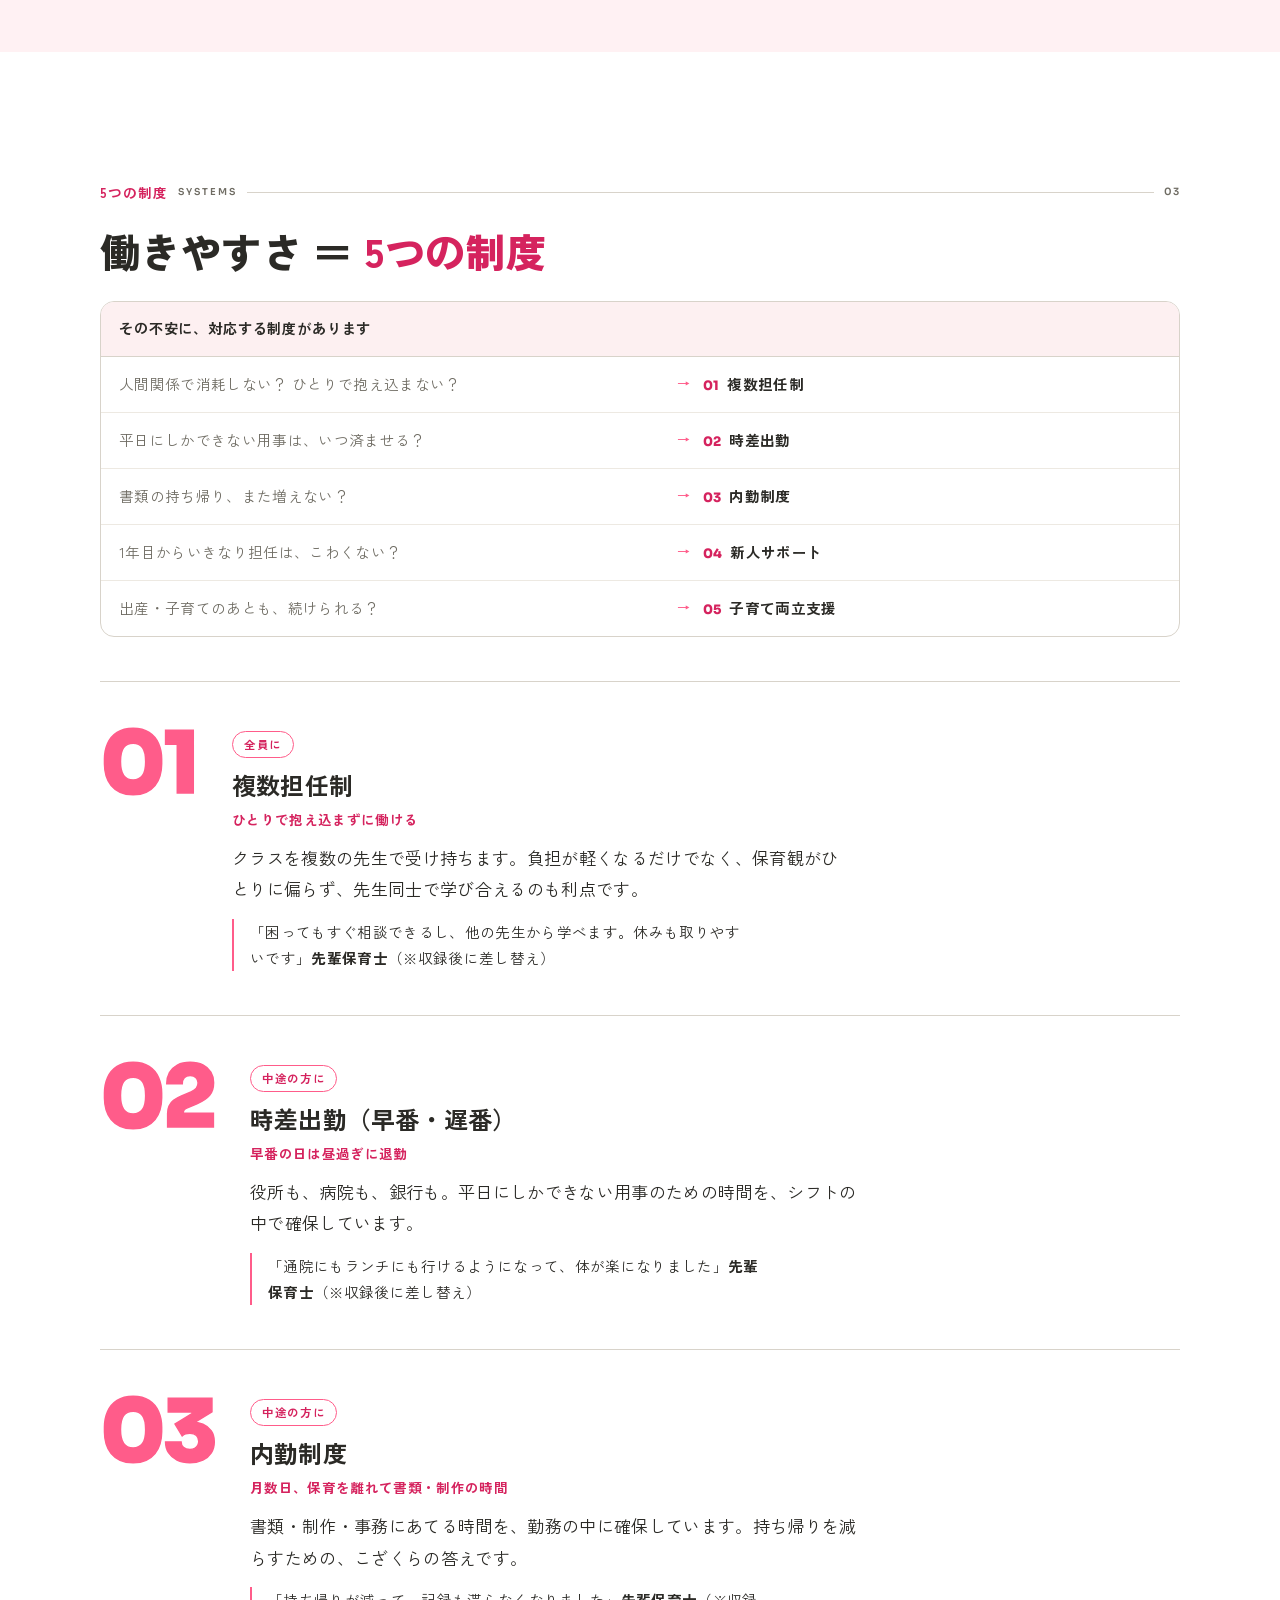
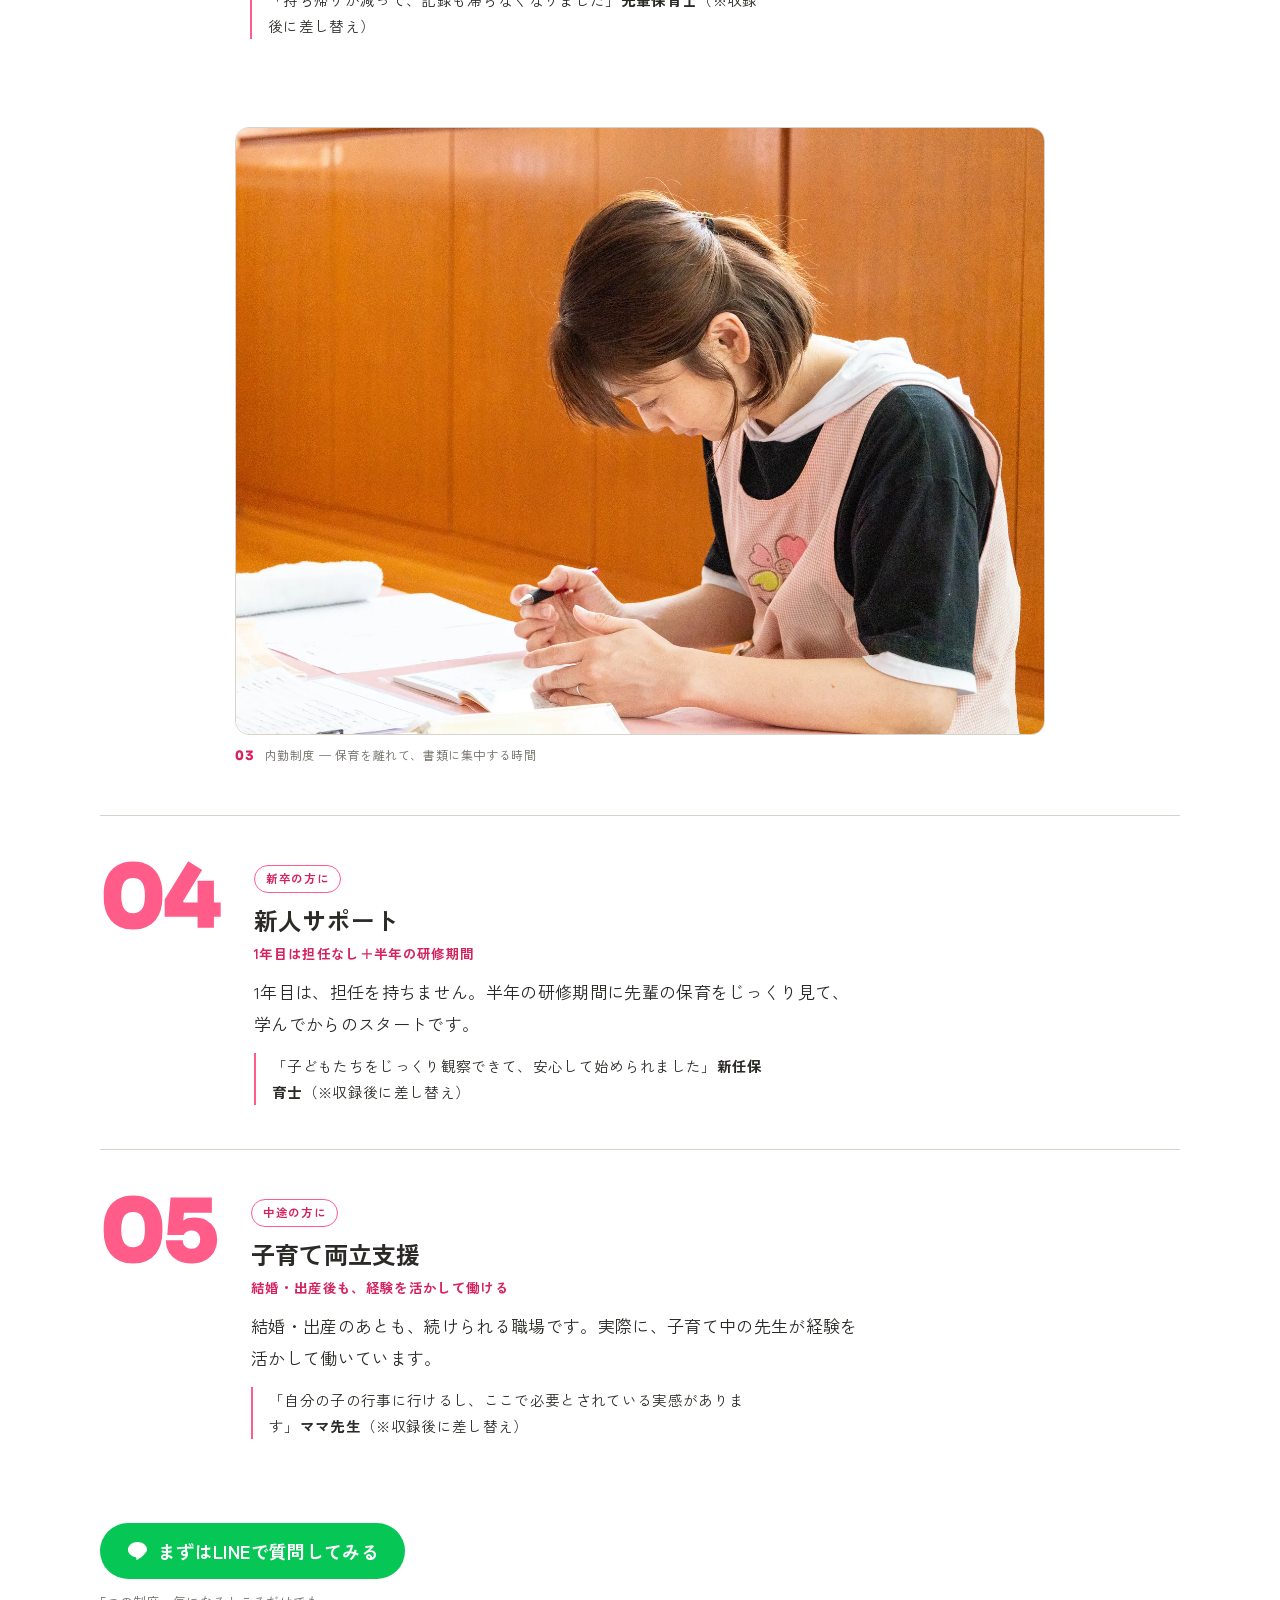
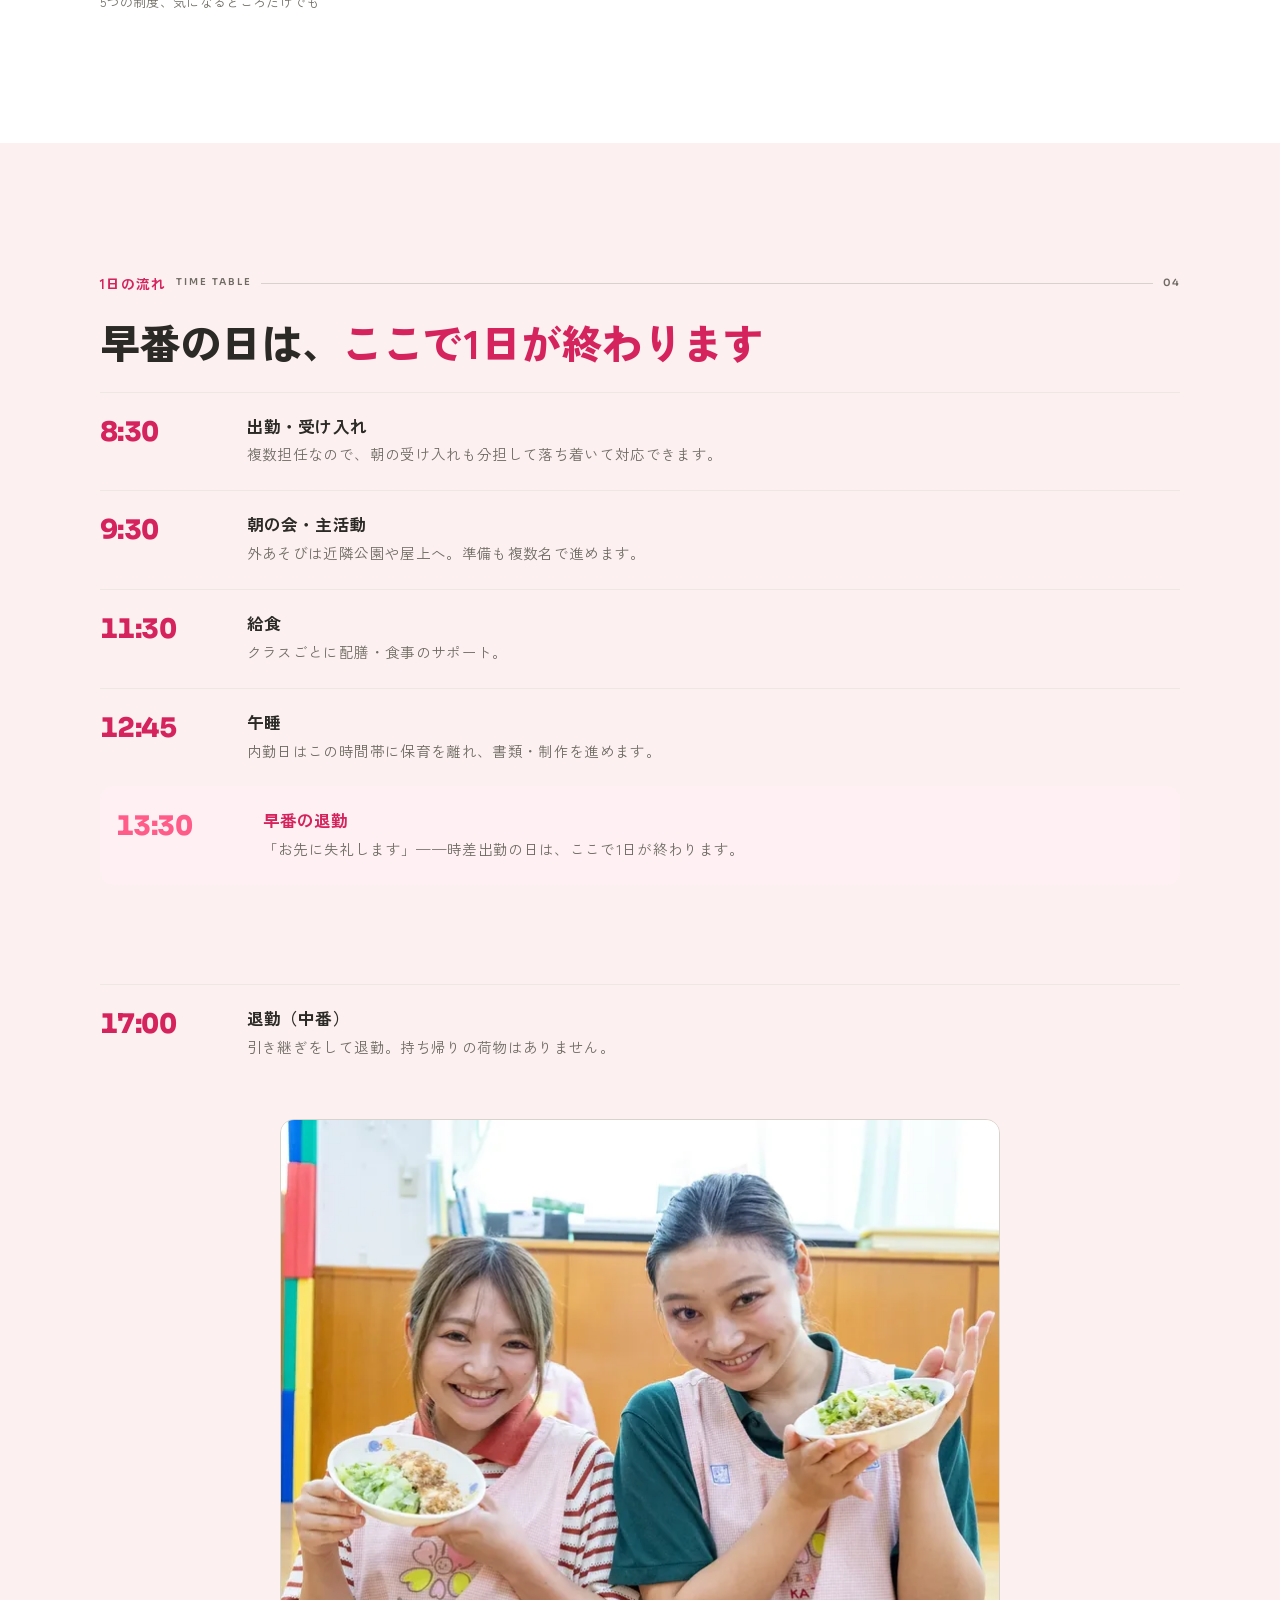
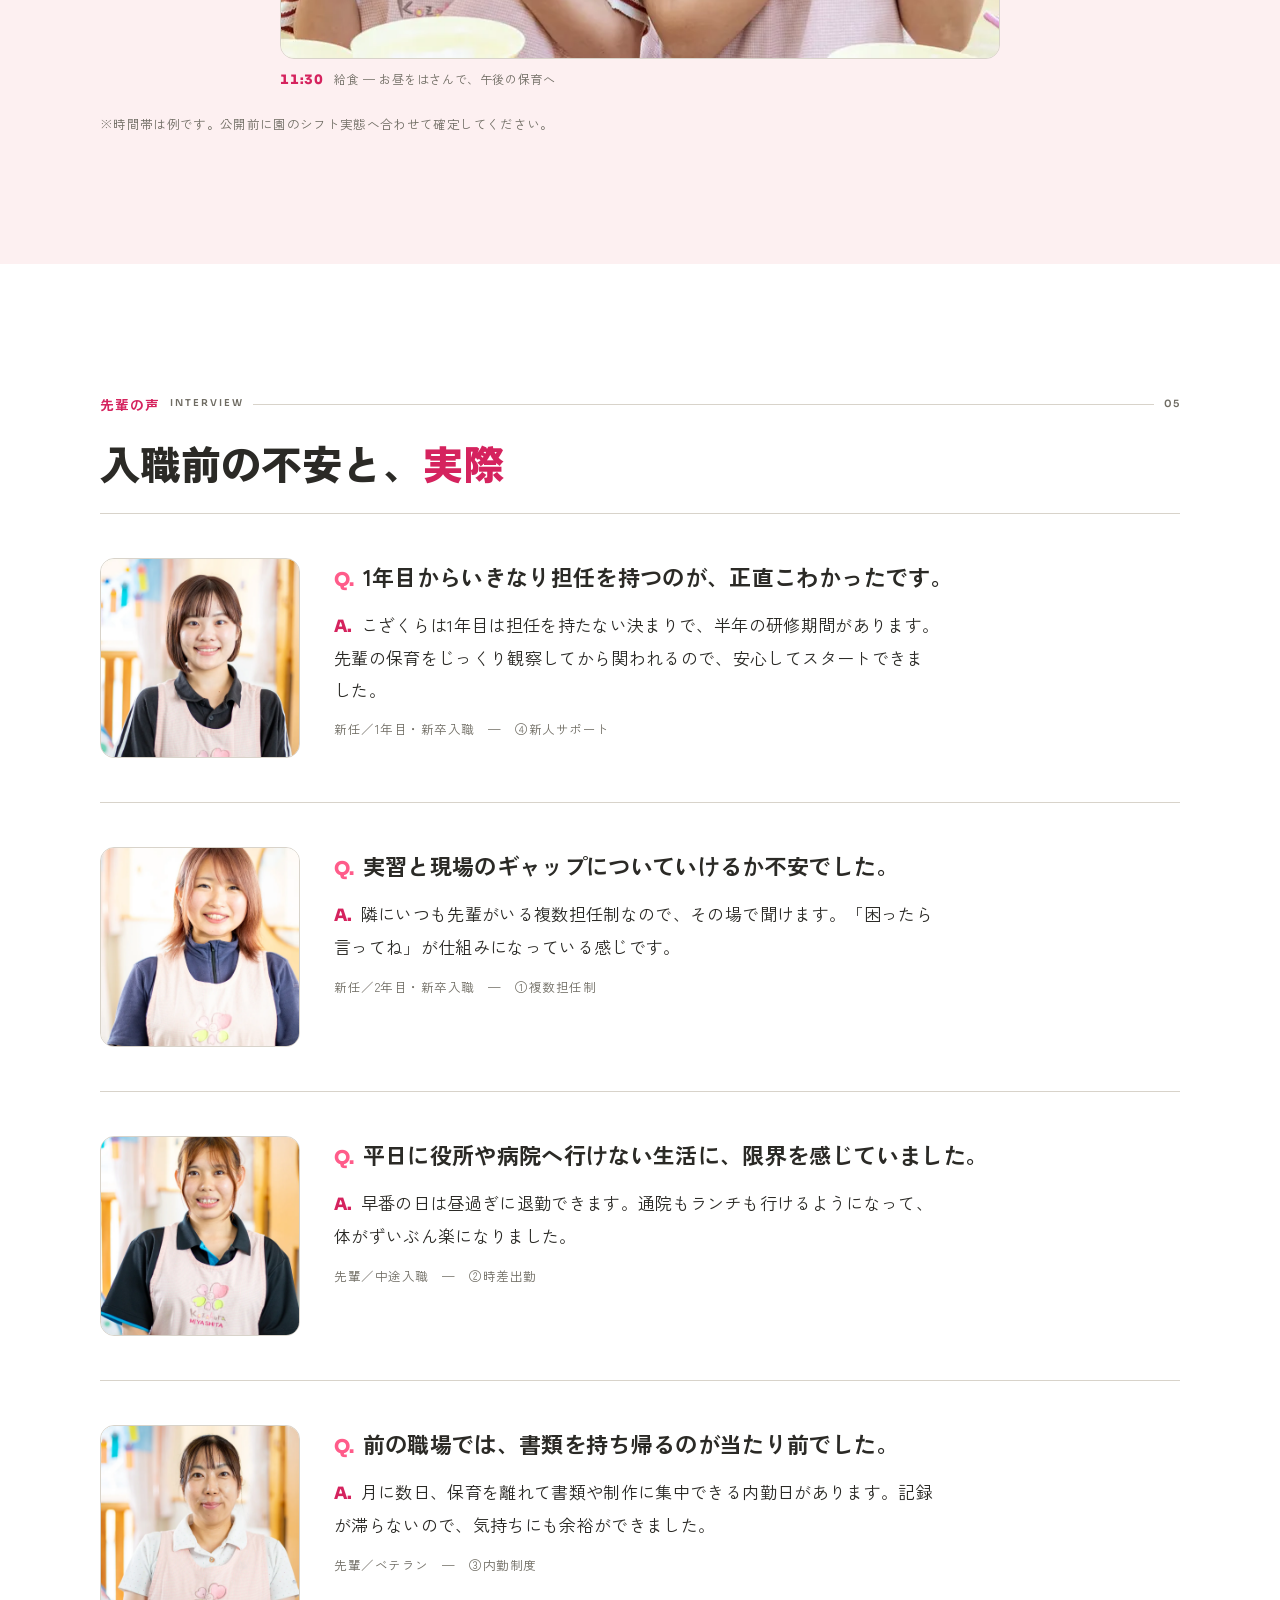
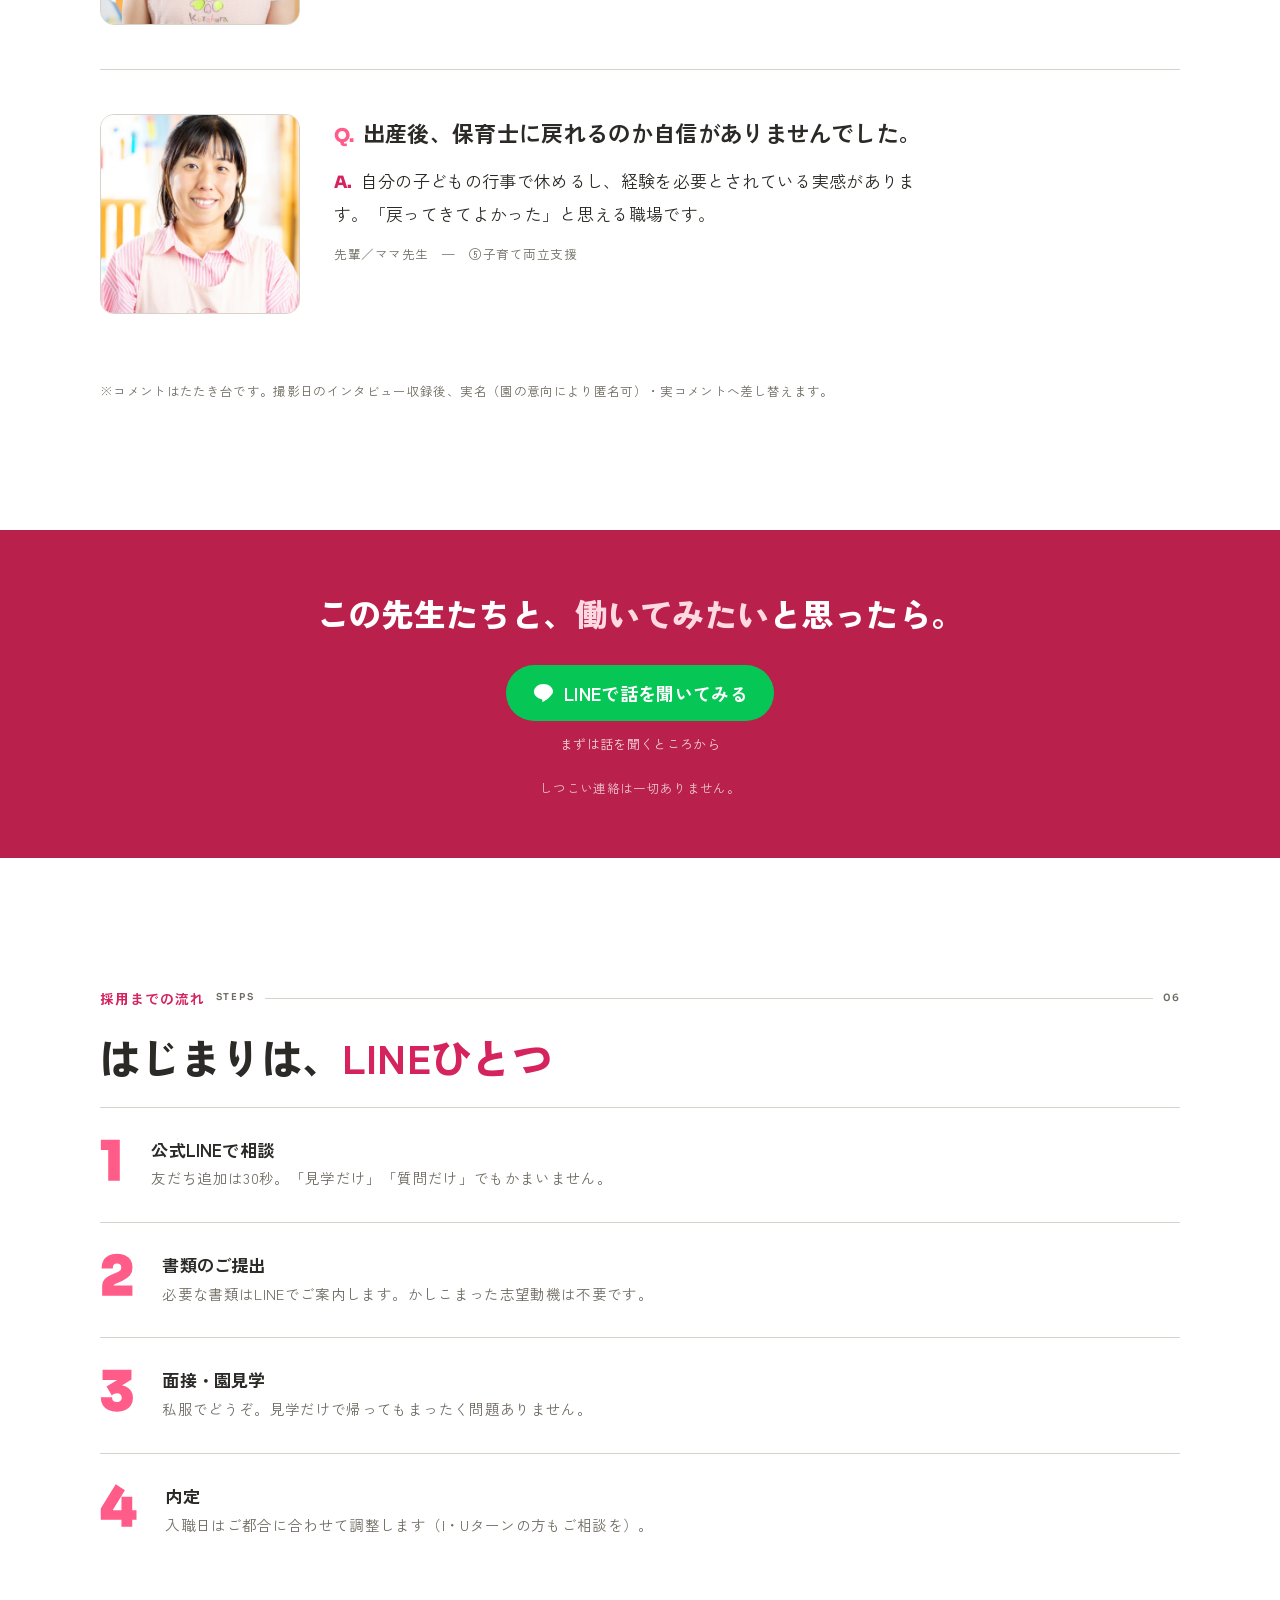
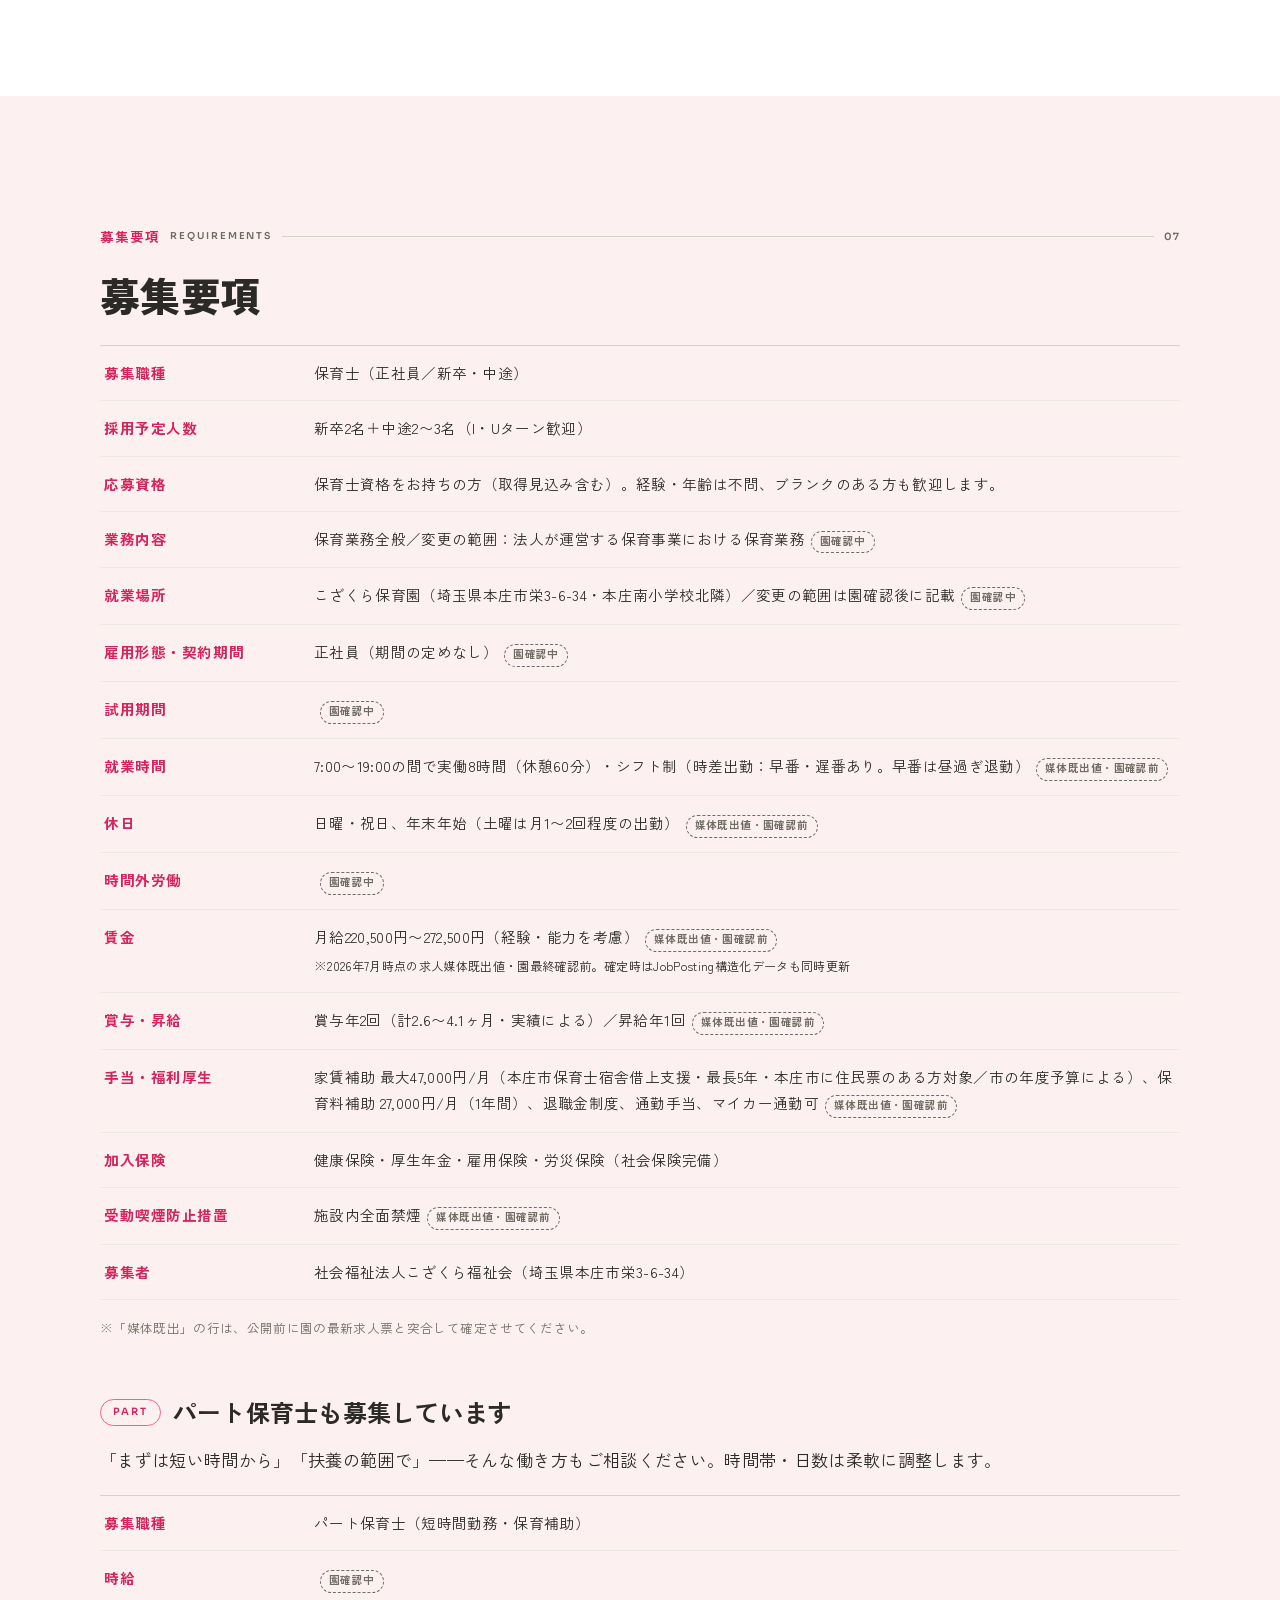
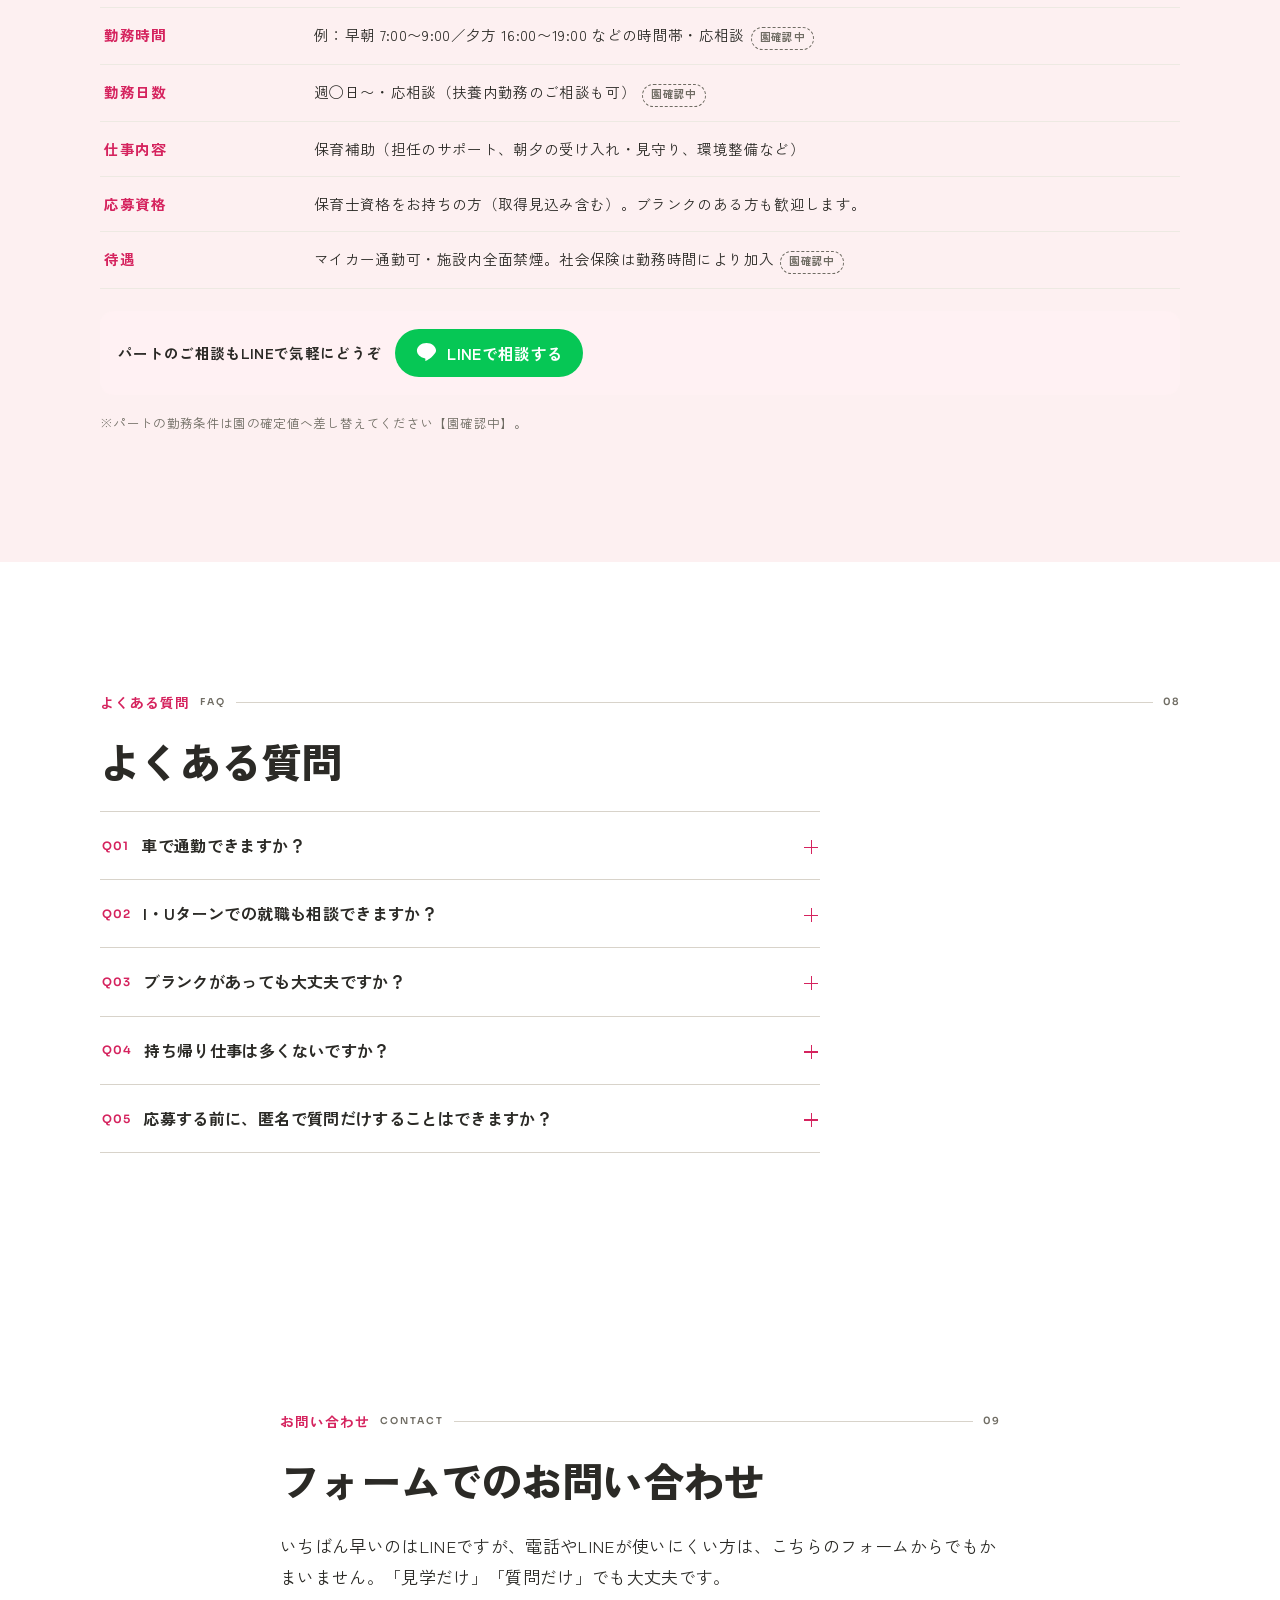
==== commit 275c1e2c: "A/B/C案のスティッキーに「給与・条件」直リンクを追加（ペルソナ検証の知見） 求職者ペルソナ3人による評価で、中途20代（条件を先に確認したい層）だけがD案を 1位に選び、その決め手が「D案だけステ" ====
--- a/editorial.html
+++ b/editorial.html
@@ -430,6 +430,8 @@
   display:flex;gap:10px;align-items:center;
   transform:translateY(0);opacity:1;transition:transform .4s var(--e-out),opacity .4s var(--e-out)}
 .sticky.is-hide{transform:translateY(112%);opacity:0;pointer-events:none;visibility:hidden}
+.s-req{flex:0 0 auto;white-space:nowrap;font-size:12.5px;font-weight:700;color:var(--sakura-ink);
+  background:var(--pale-1);border:1px solid var(--rule);border-radius:var(--r-s,8px);padding:11px 12px;min-height:44px;display:flex;align-items:center}
 .sticky .s-tel{display:inline-flex;align-items:center;justify-content:center;width:54px;min-height:48px;flex:0 0 auto;
   border:1px solid var(--rule);border-radius:var(--r-pill);color:var(--sakura-ink);text-decoration:none}
 .sticky .s-line{flex:1 1 auto;min-height:48px;font-size:15.5px;padding:0 16px}
@@ -1031,6 +1033,8 @@
 <!-- ===== スティッキーCTA ===== -->
 <div class="sticky" id="stickyCta">
   <a class="s-tel" href="tel:0495225812" aria-label="電話する"><svg width="20" height="20" aria-hidden="true"><use href="#ico-tel"/></svg></a>
+  <!-- 条件を先に確かめたい層の離脱を防ぐ直リンク（ペルソナ検証で中途層の最重要要望・2026-08-06追加） -->
+  <a class="s-req" href="#requirements" data-cta-location="sticky-requirements">給与・条件</a>
   <a class="btn-line s-line" href="https://lin.ee/XXXXXXXX" target="_blank" rel="noopener" data-cta-location="sticky">
     <svg class="ico" aria-hidden="true"><use href="#ico-line"/></svg>LINEで気軽に相談する
   </a>
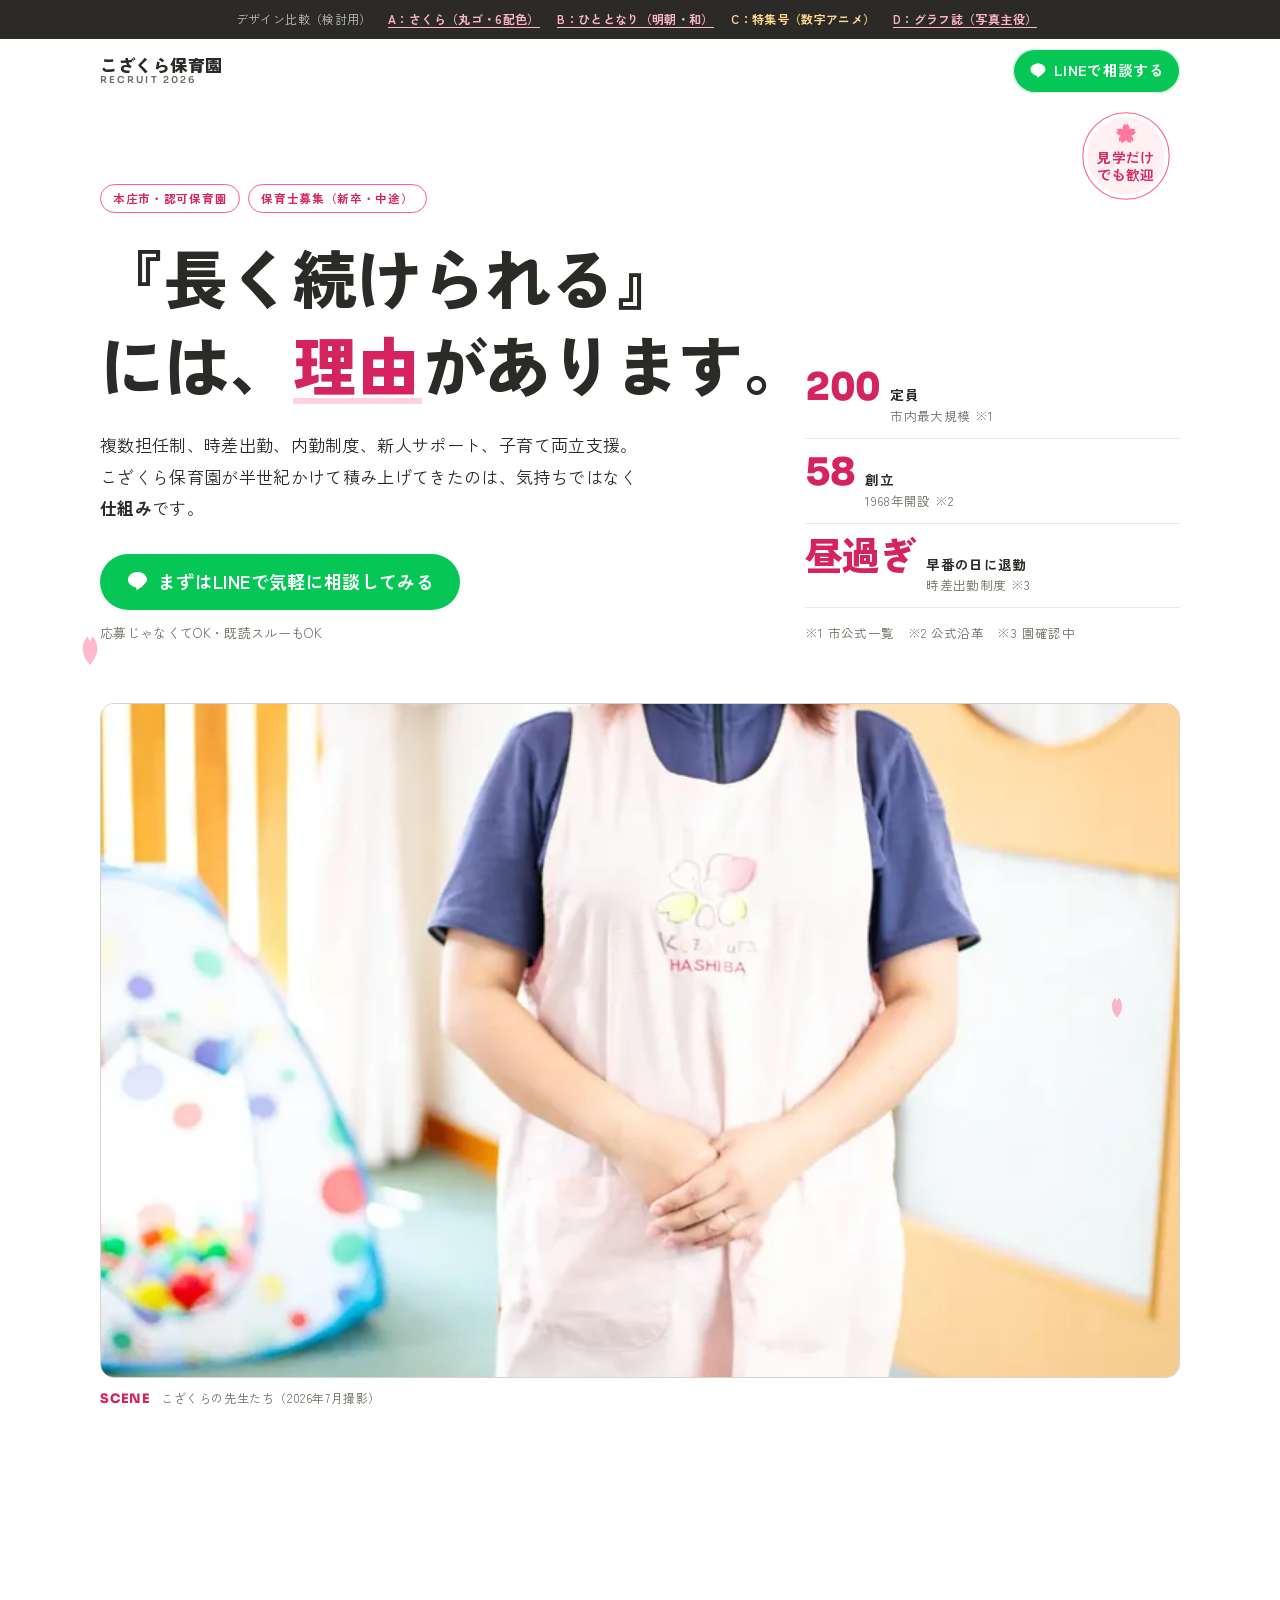
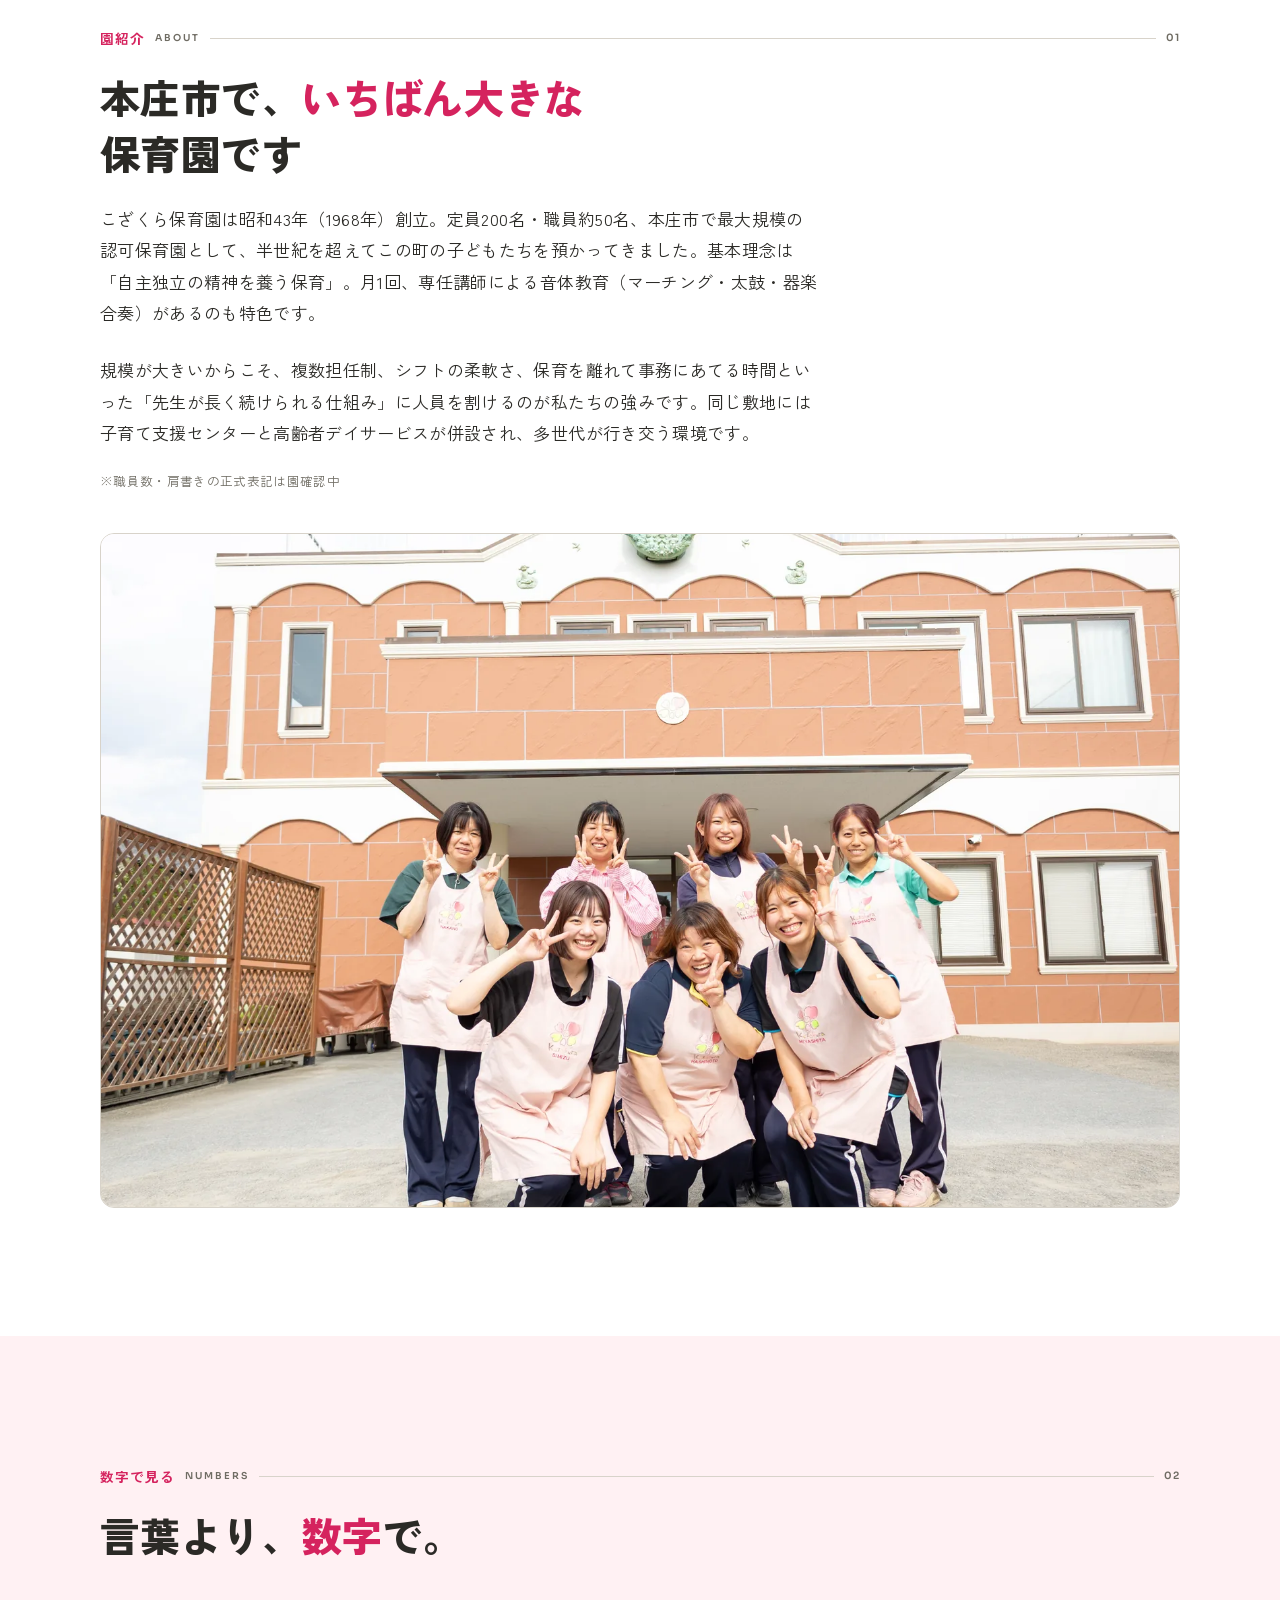
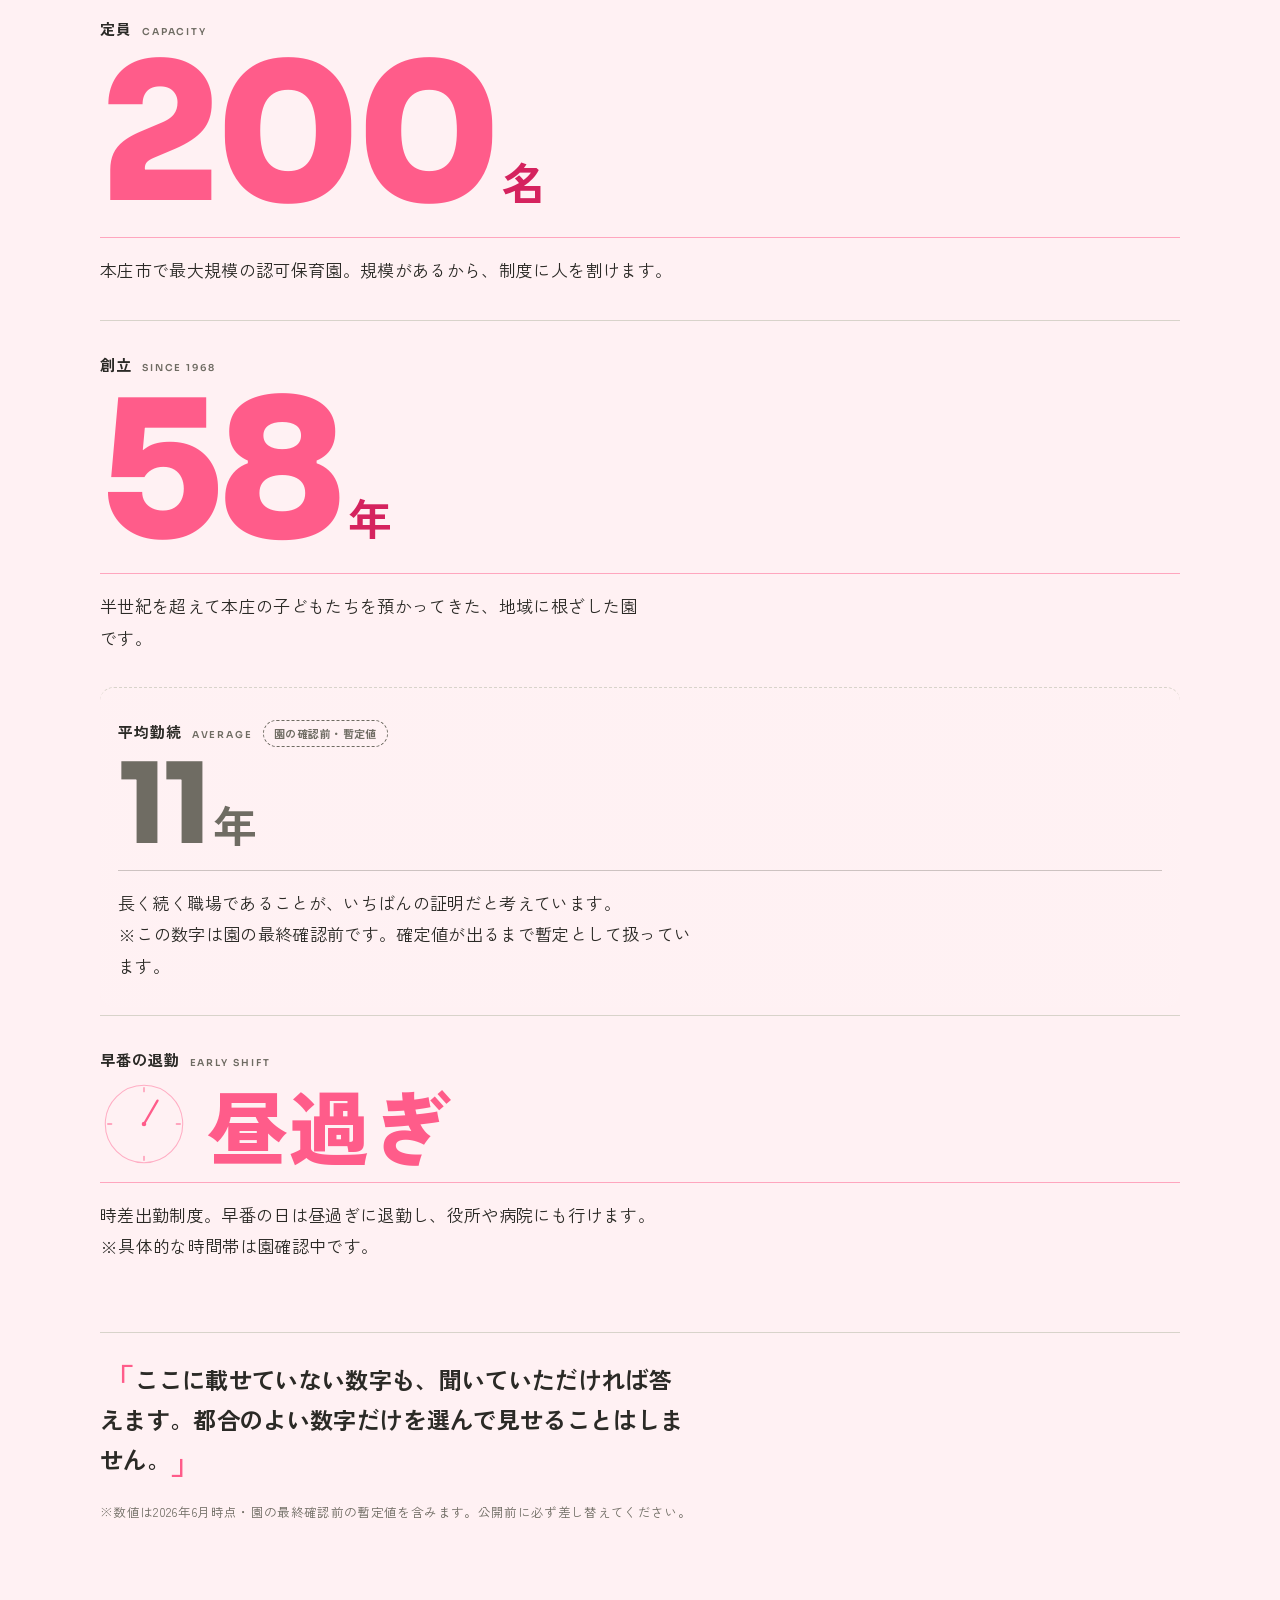
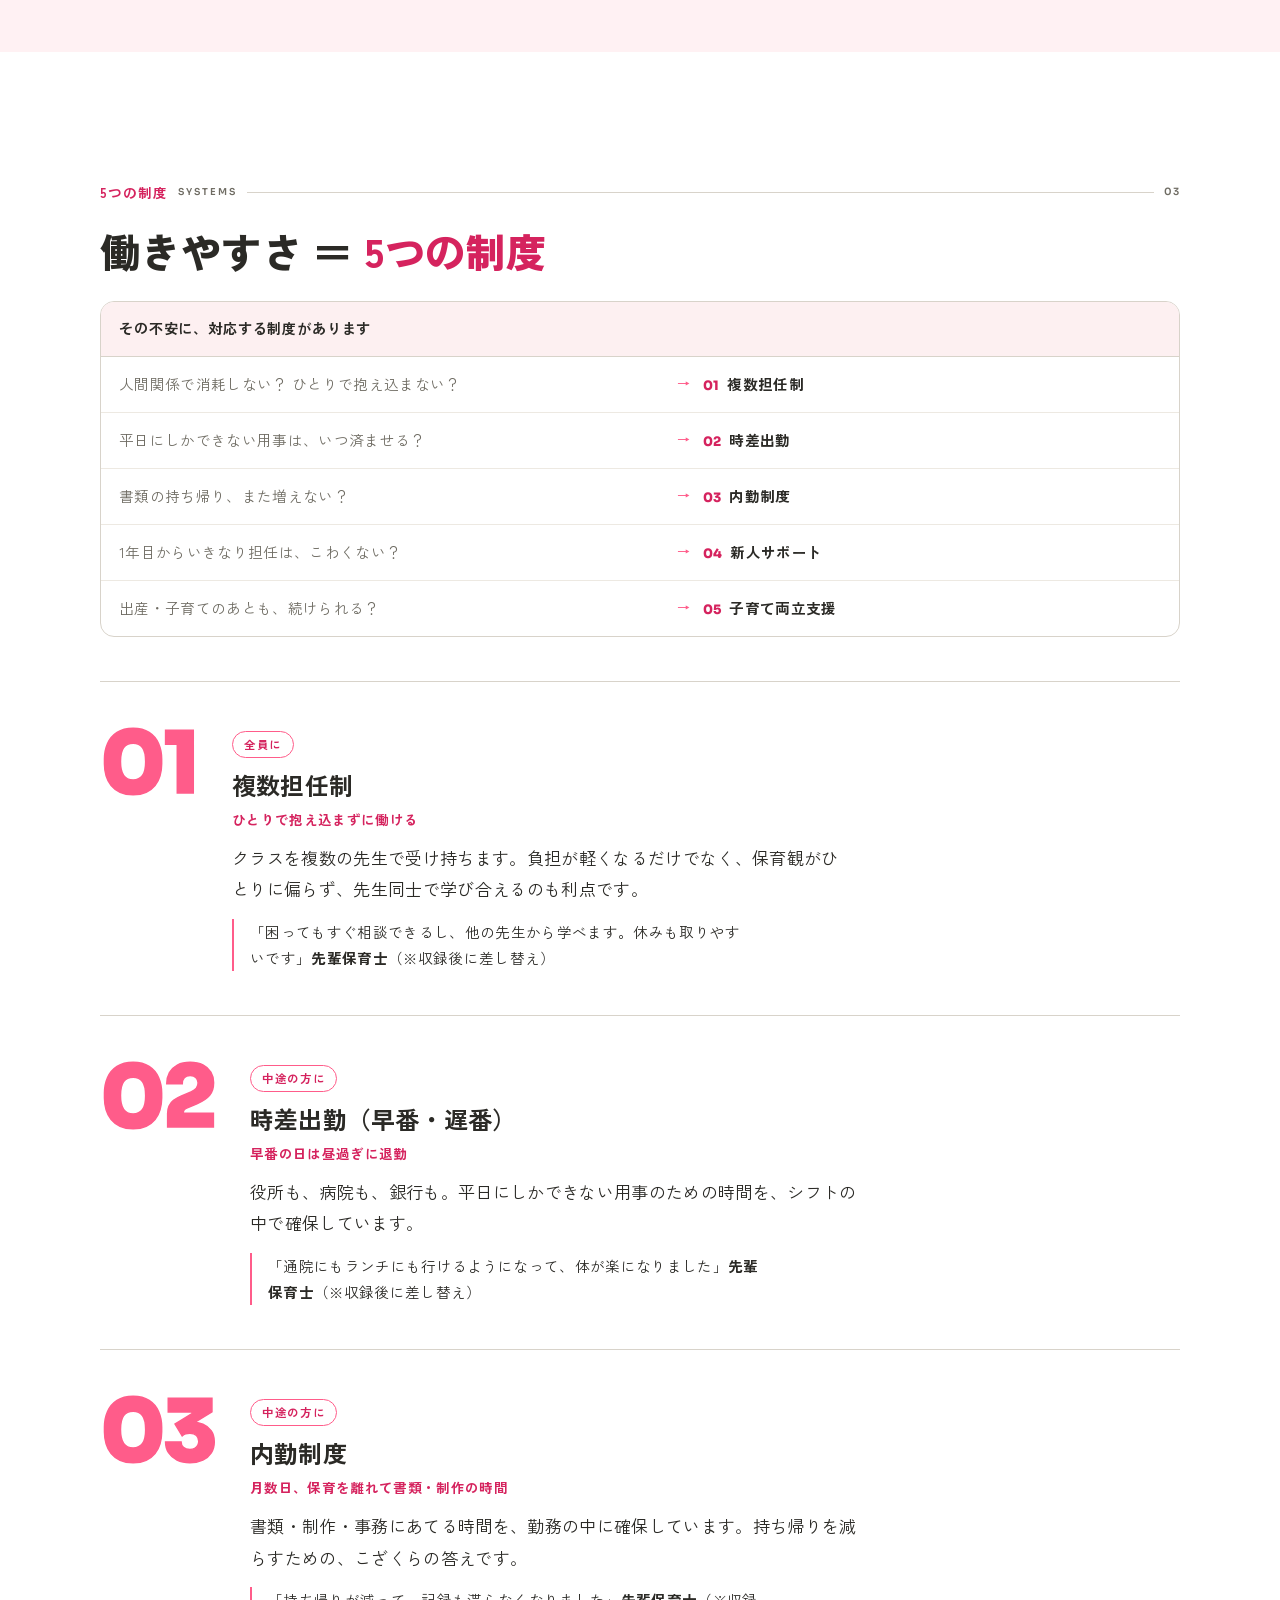
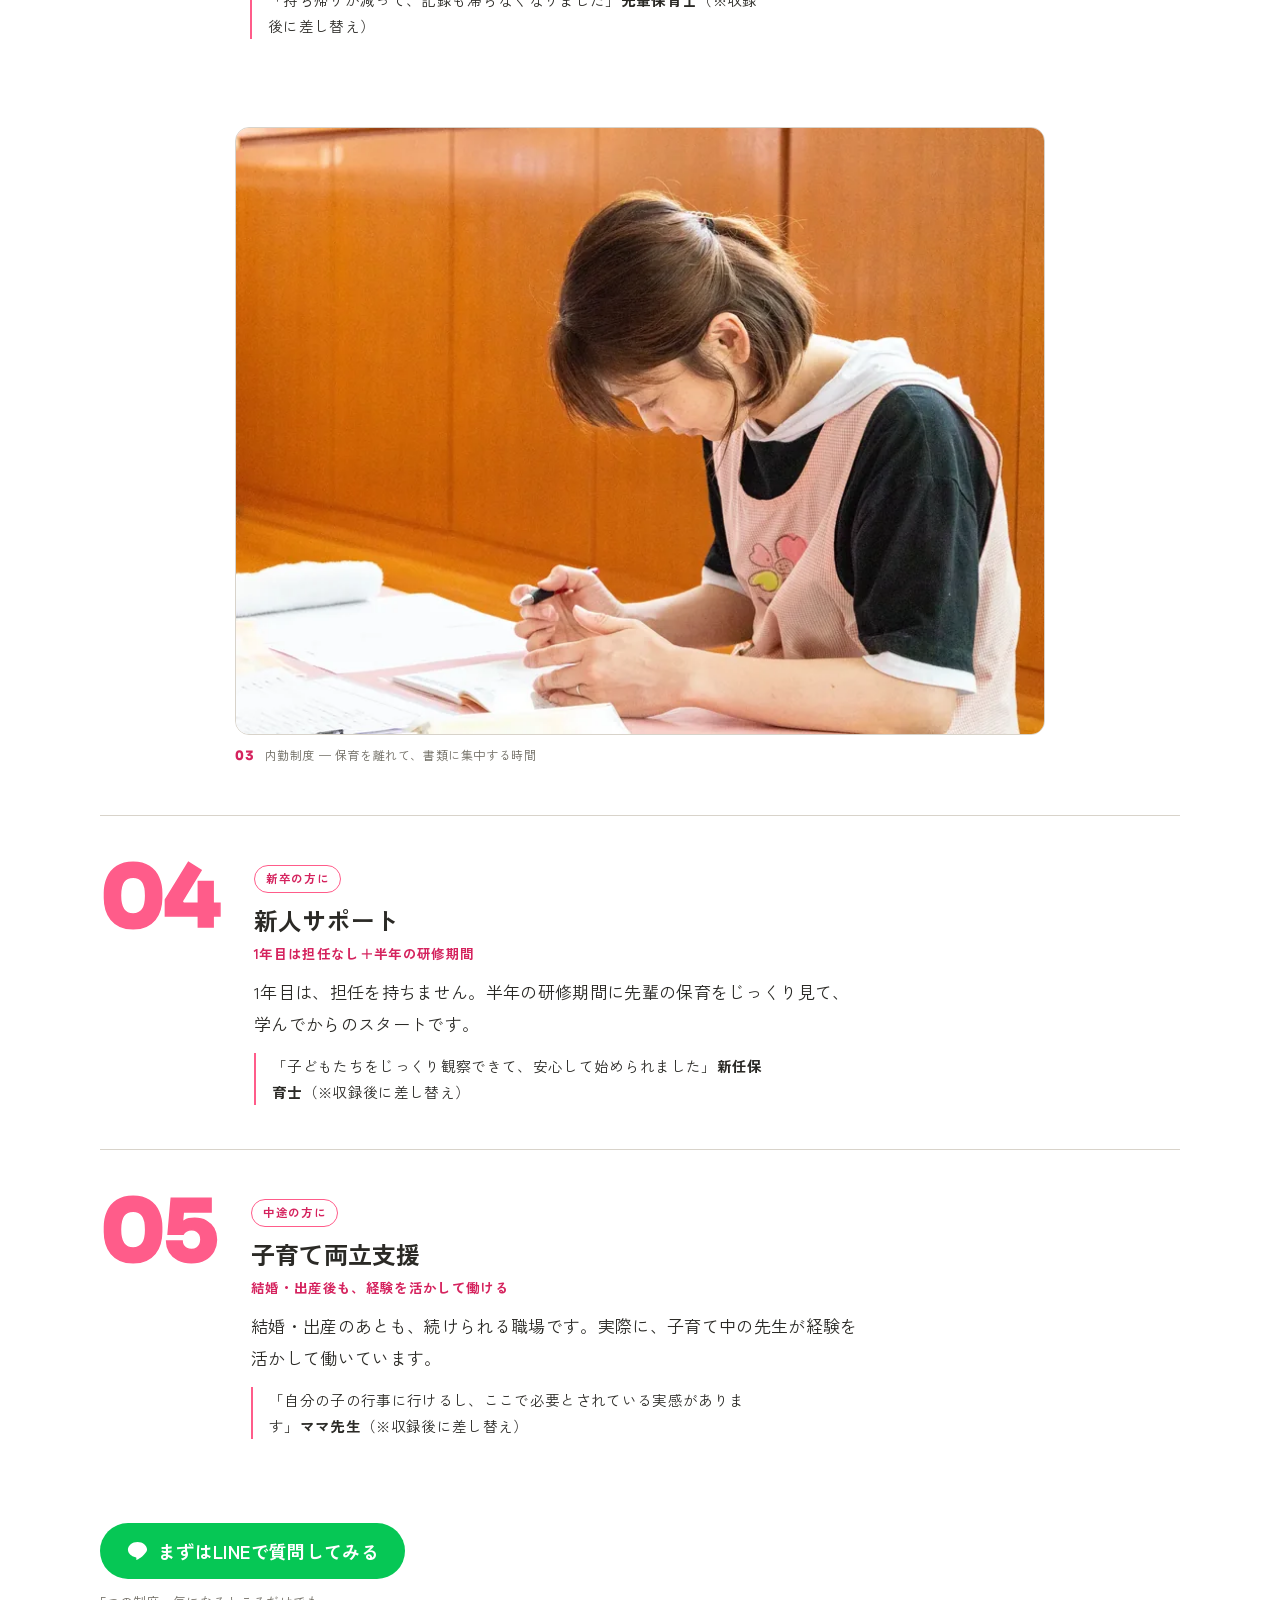
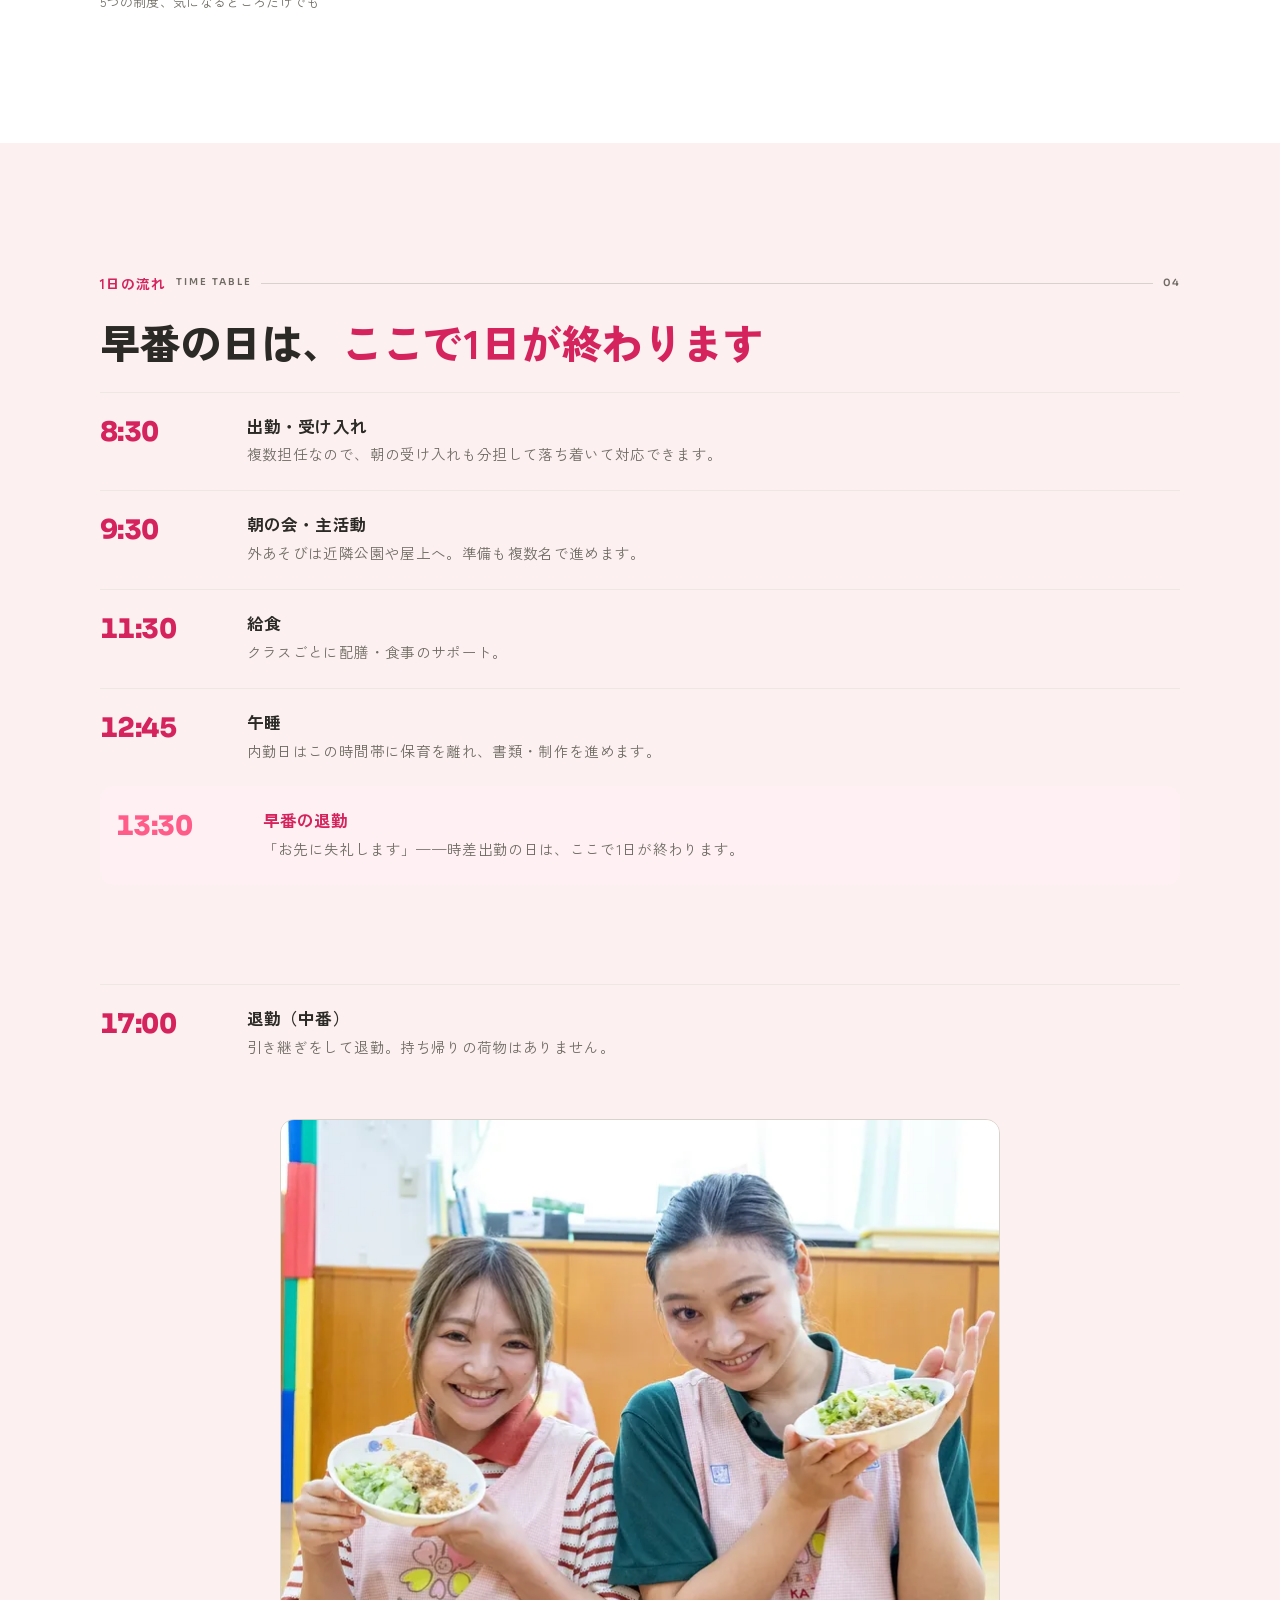
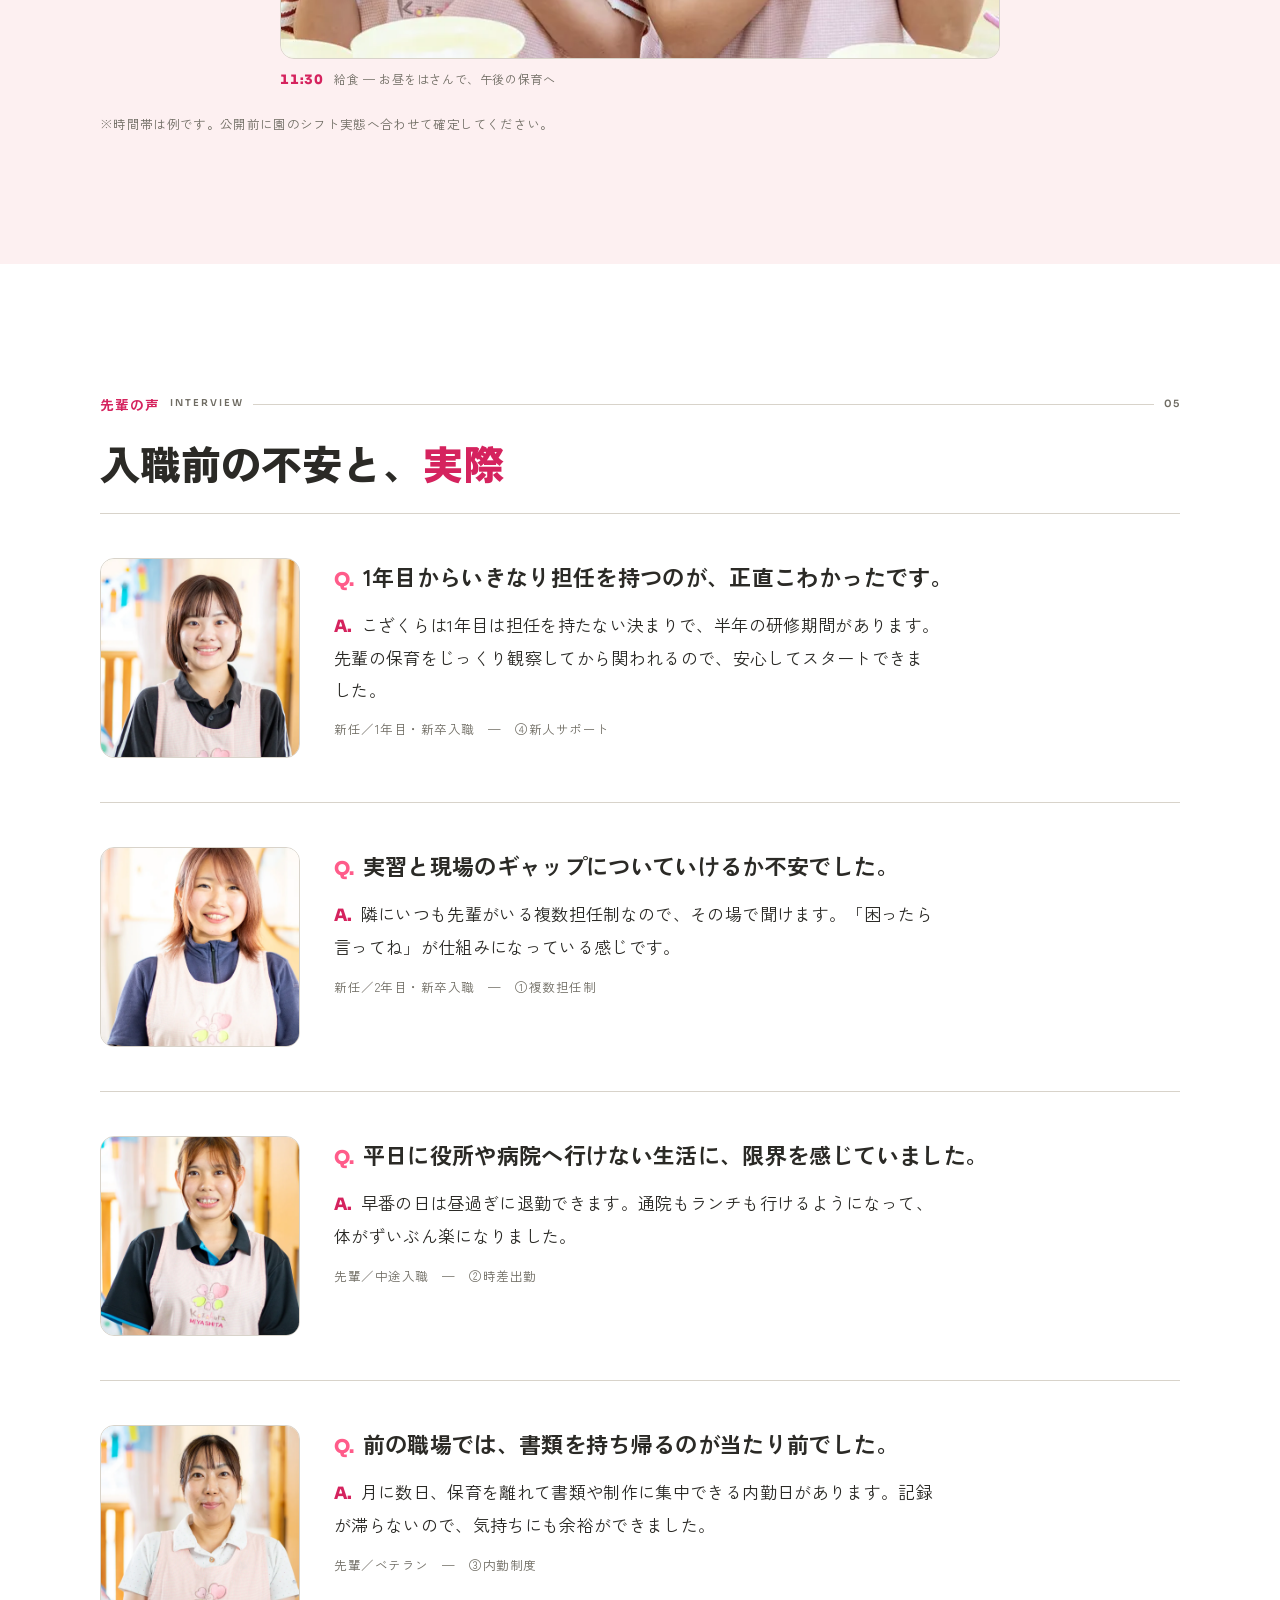
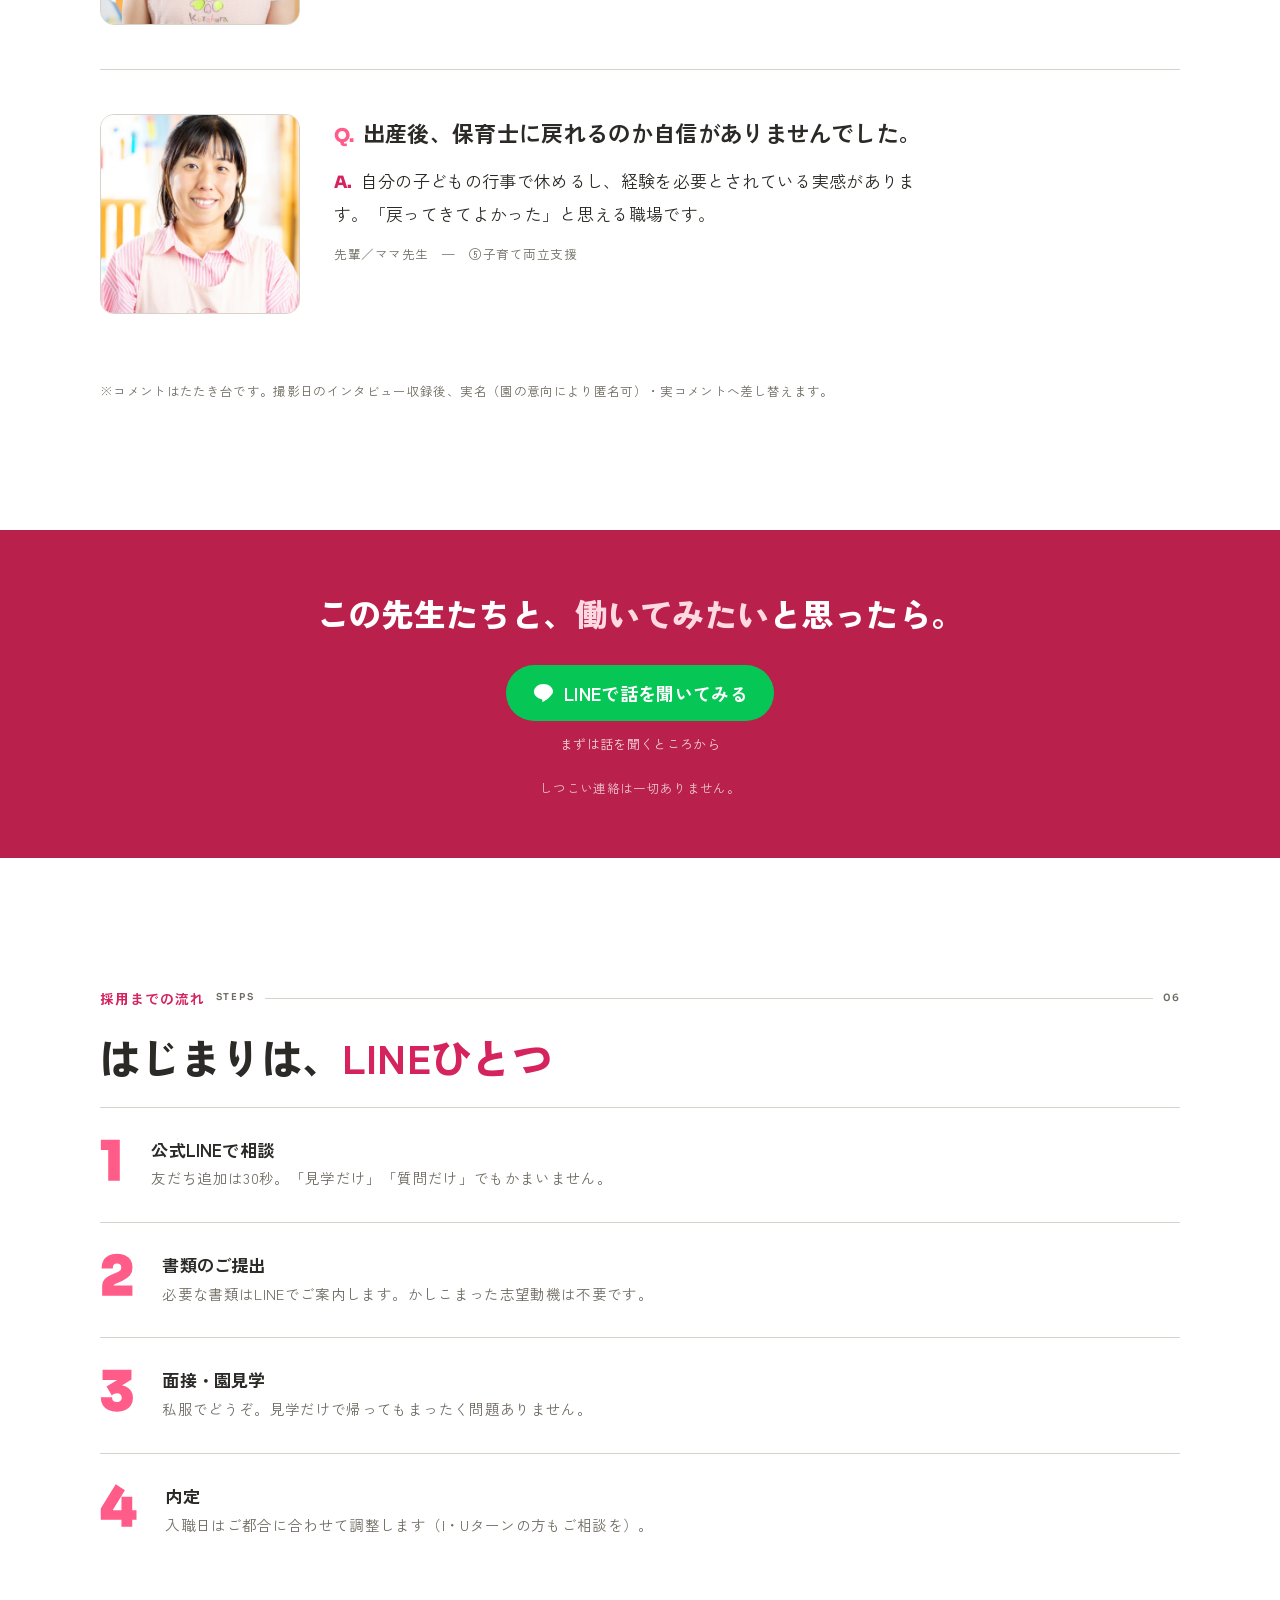
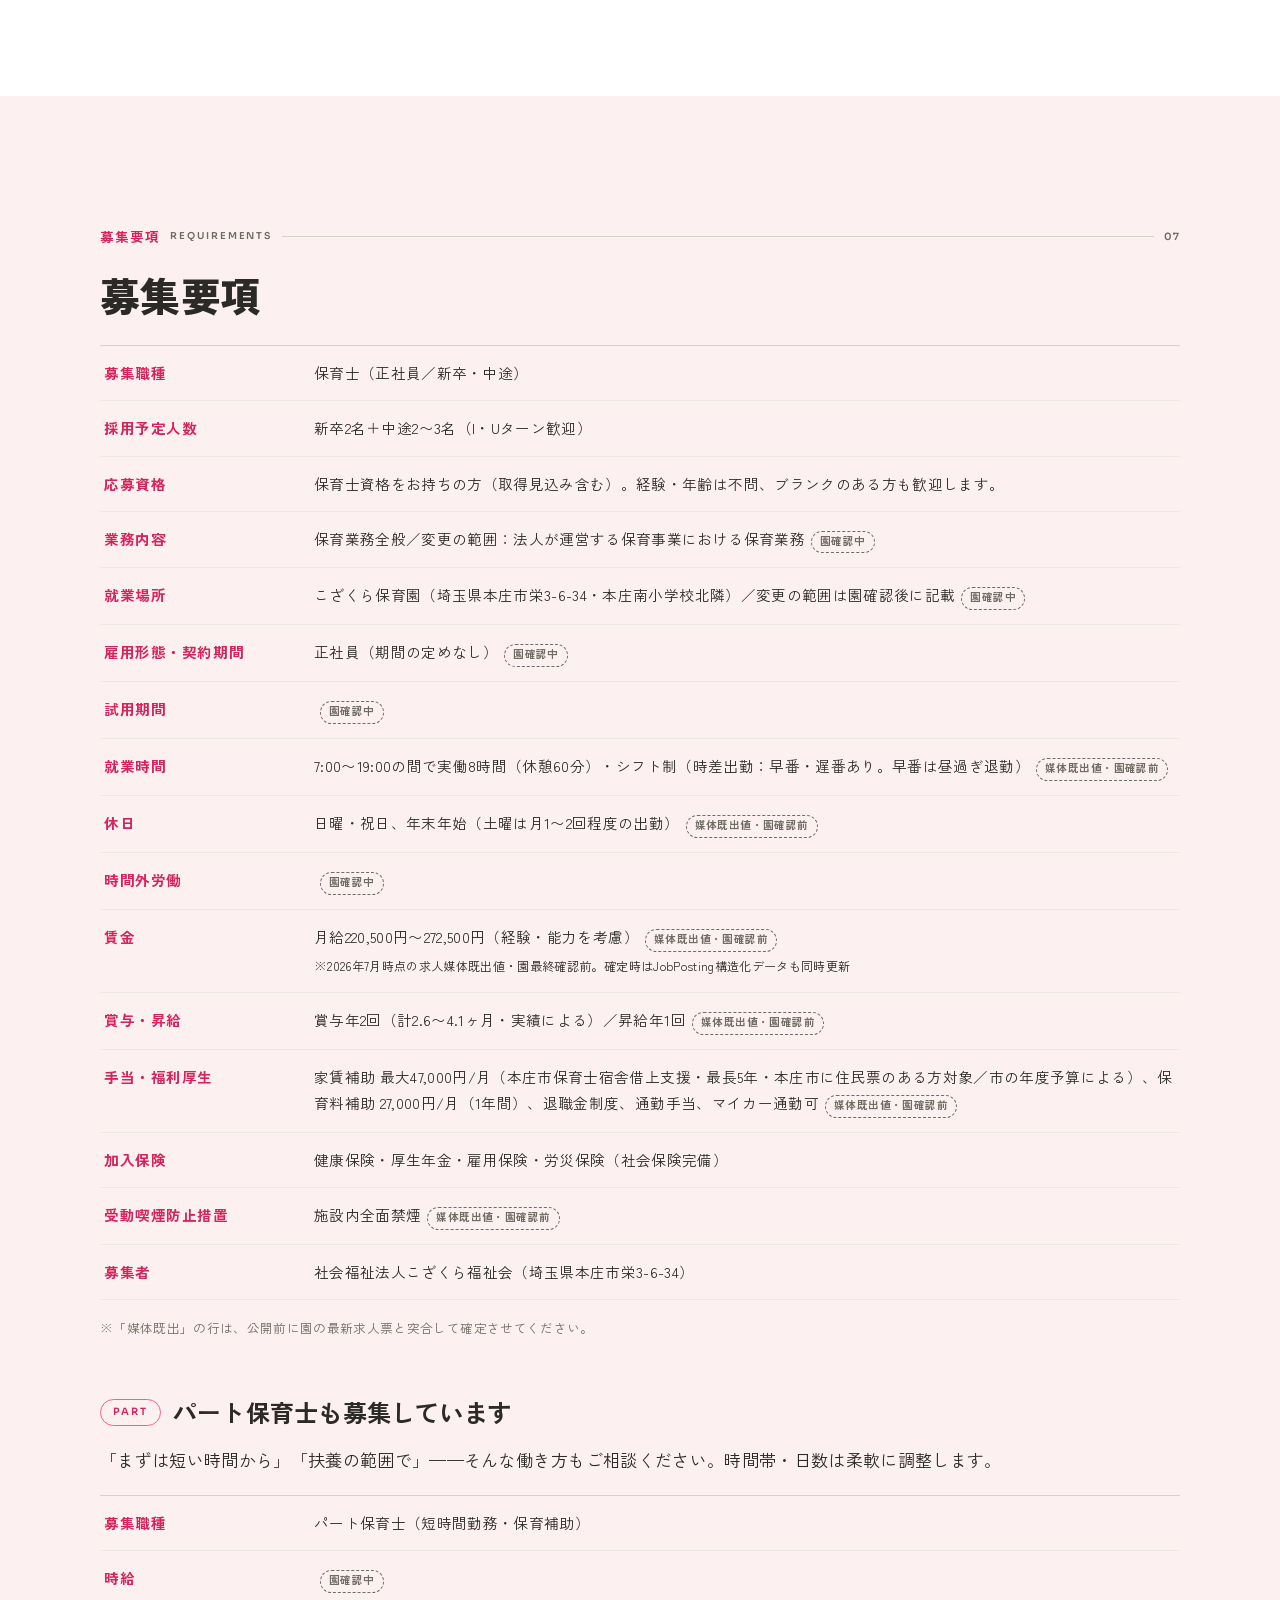
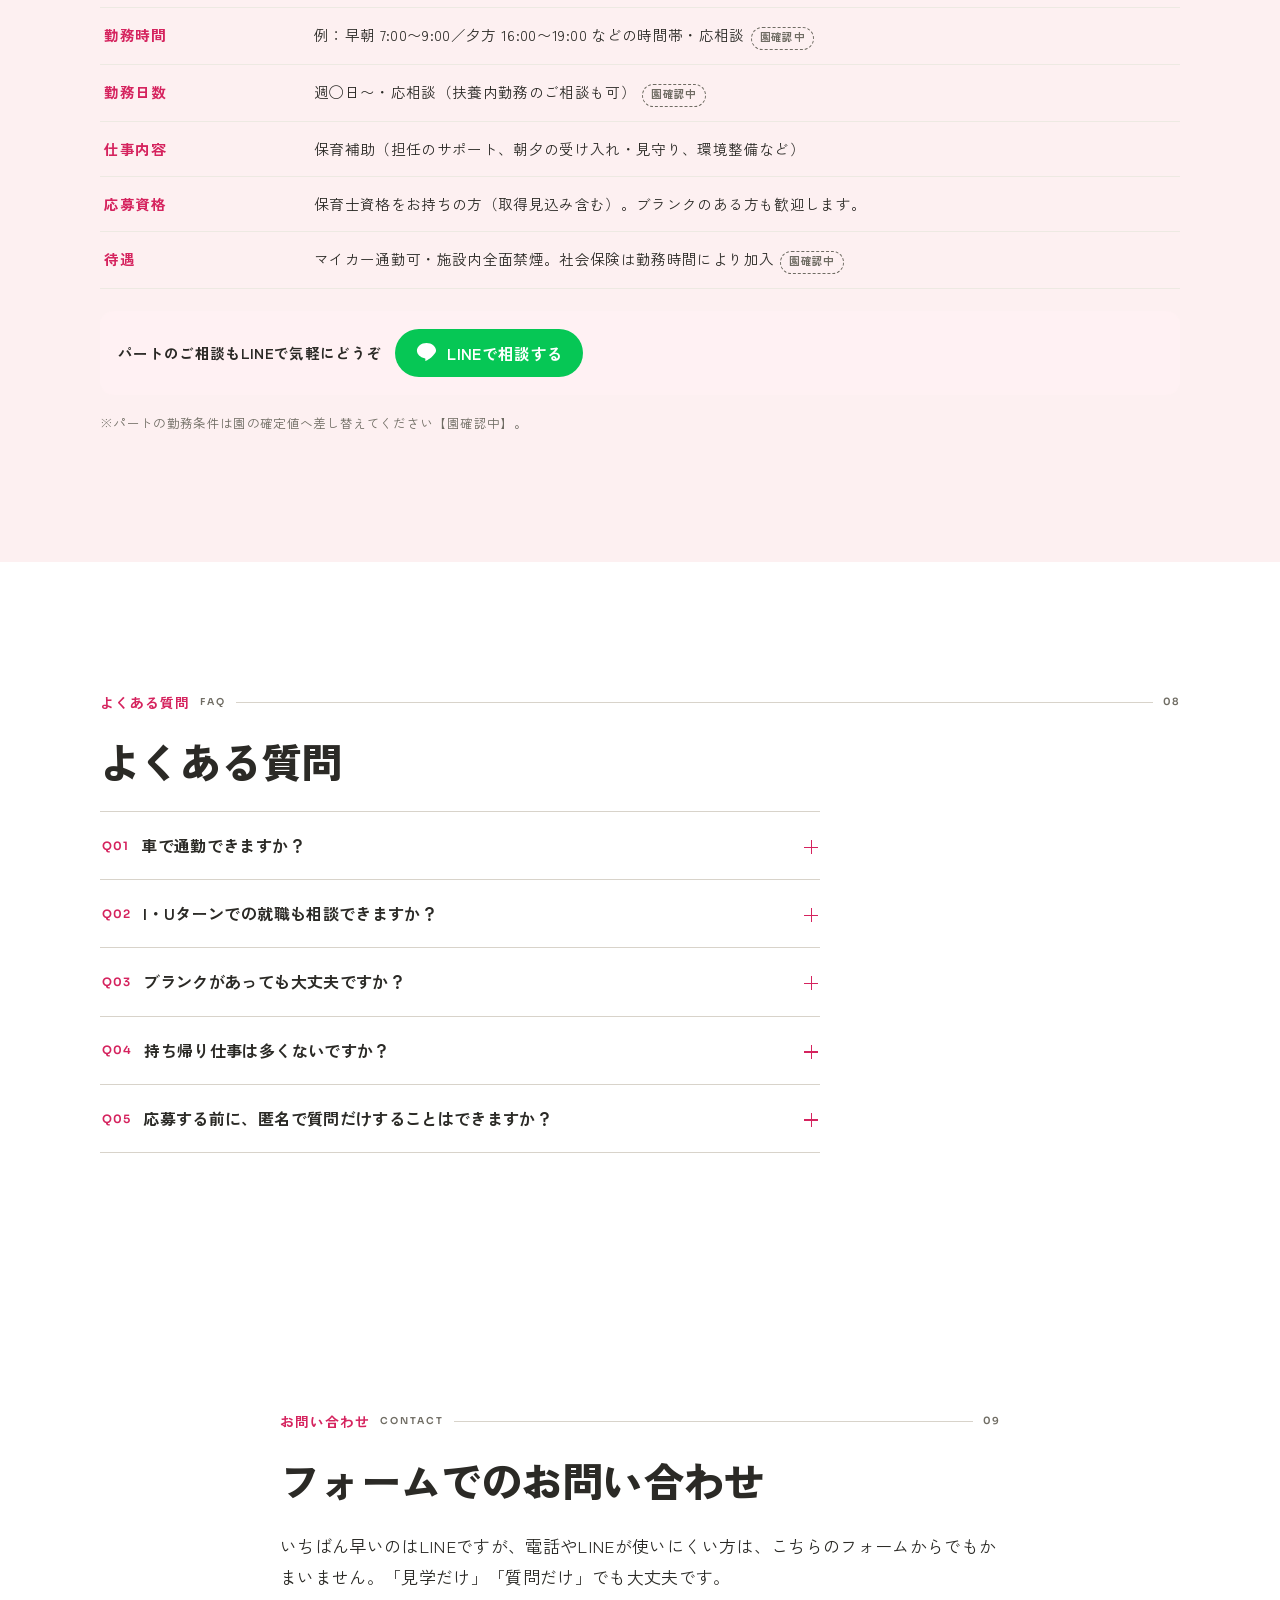
==== commit ddc4dd7f: "監査処方箋を4案に適用（A案4.5→1.5、B案5→3.5にAIクセを削減） A案: 見出し左揃え既定化・カードふわ影→1px罫線・stats孤立行解消(2×2/4列)・ ガラスヘッダー廃止・カードh" ====
--- a/editorial.html
+++ b/editorial.html
@@ -138,6 +138,7 @@
   background:var(--green);color:#fff;font-weight:700;font-size:14.5px;border-radius:var(--r-pill);text-decoration:none;
   box-shadow:0 0 0 1px rgba(255,255,255,.9) inset;transition:background .2s var(--e-io)}
 .hd-cta:hover{background:var(--green-dark)}
+.hd-cta:active,.btn-line:active{transform:scale(.985)}
 .hd-cta .ico{width:18px;height:18px;flex:0 0 auto}
 @media(min-width:1041px){
   .nav-dd summary{display:none}
